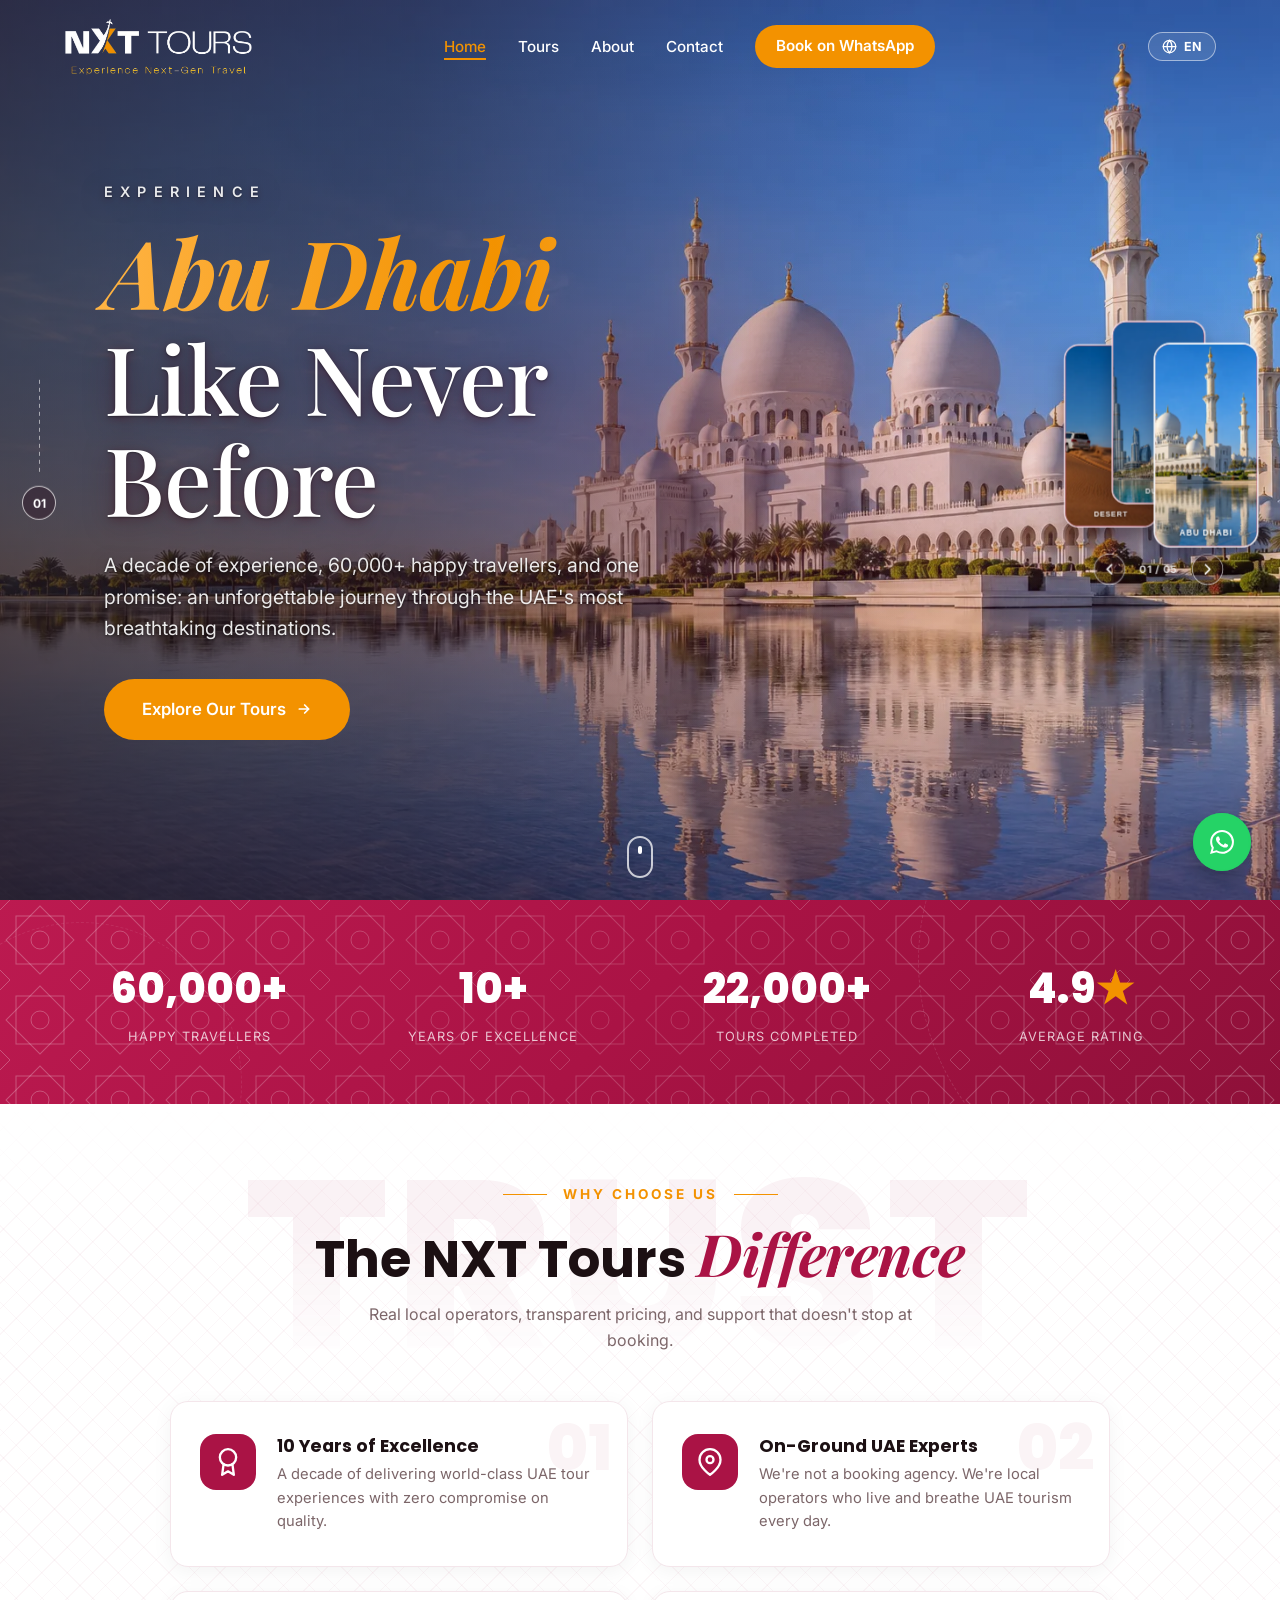
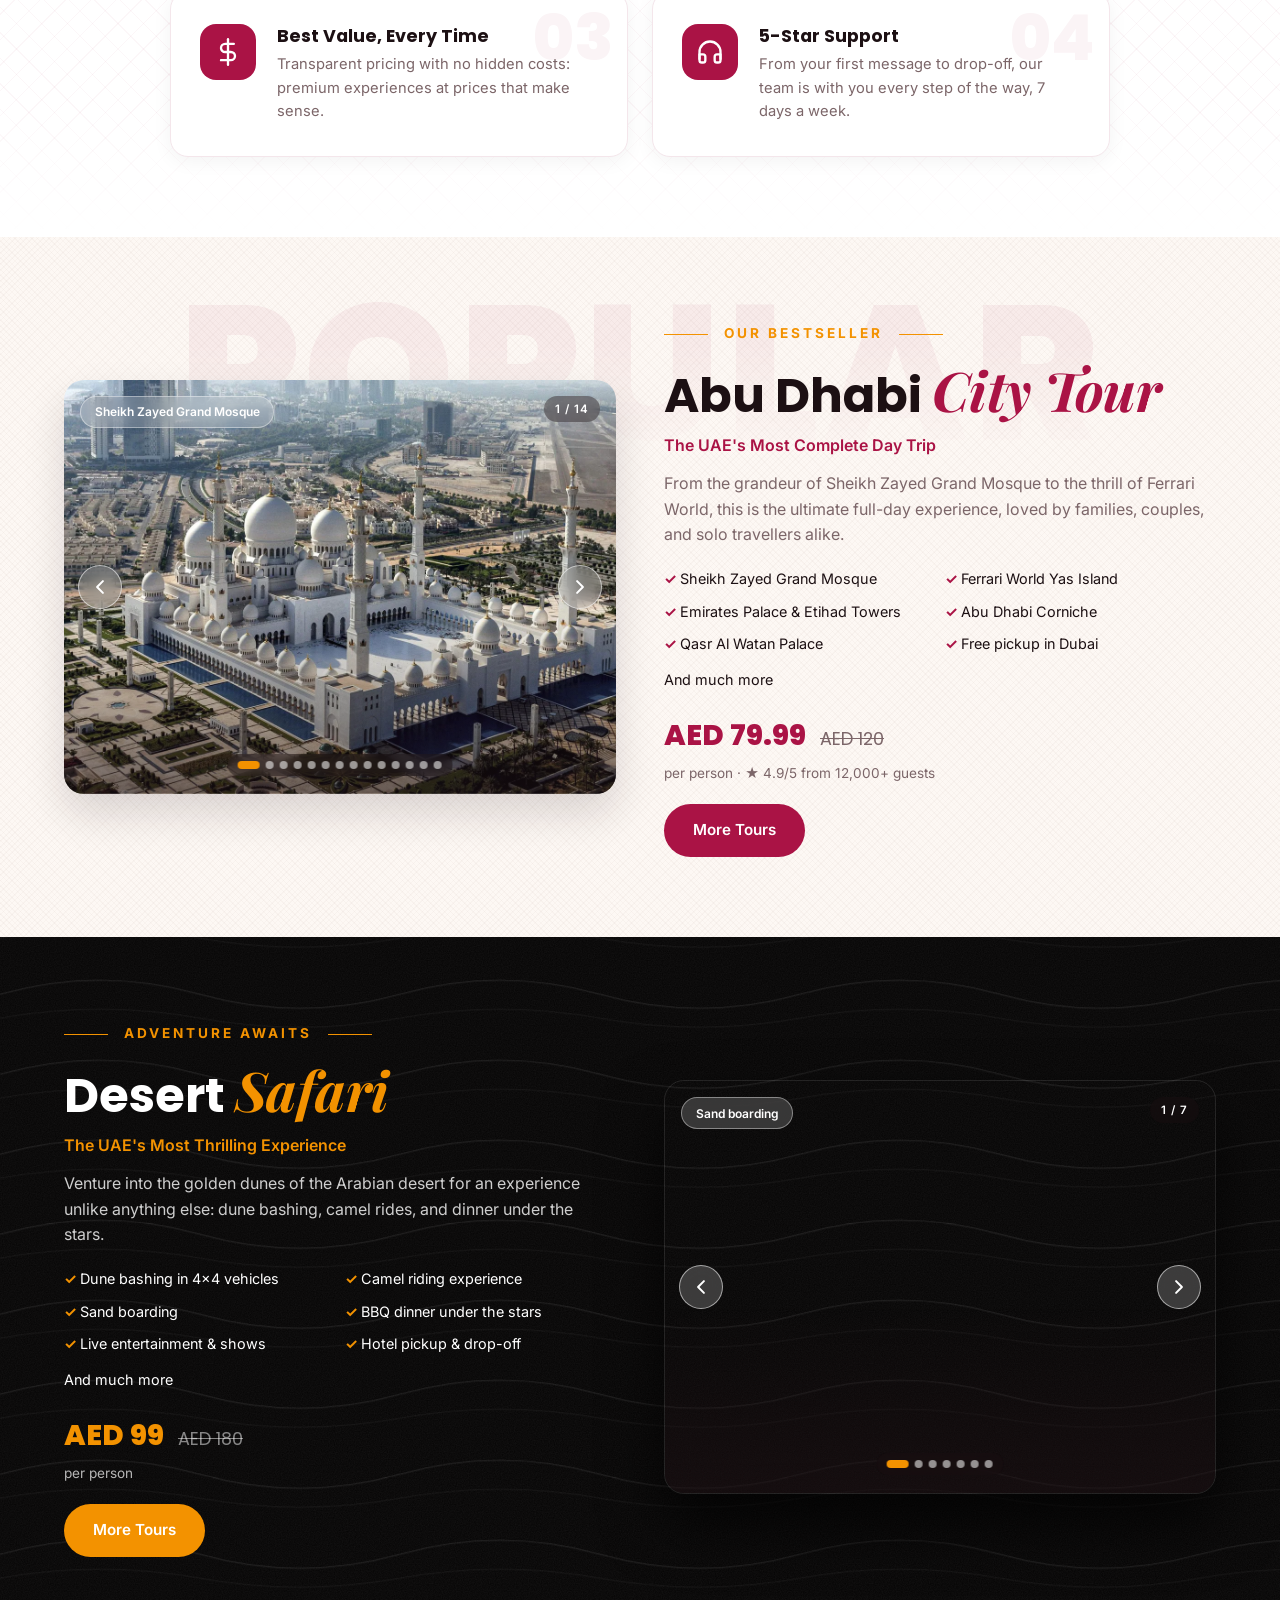
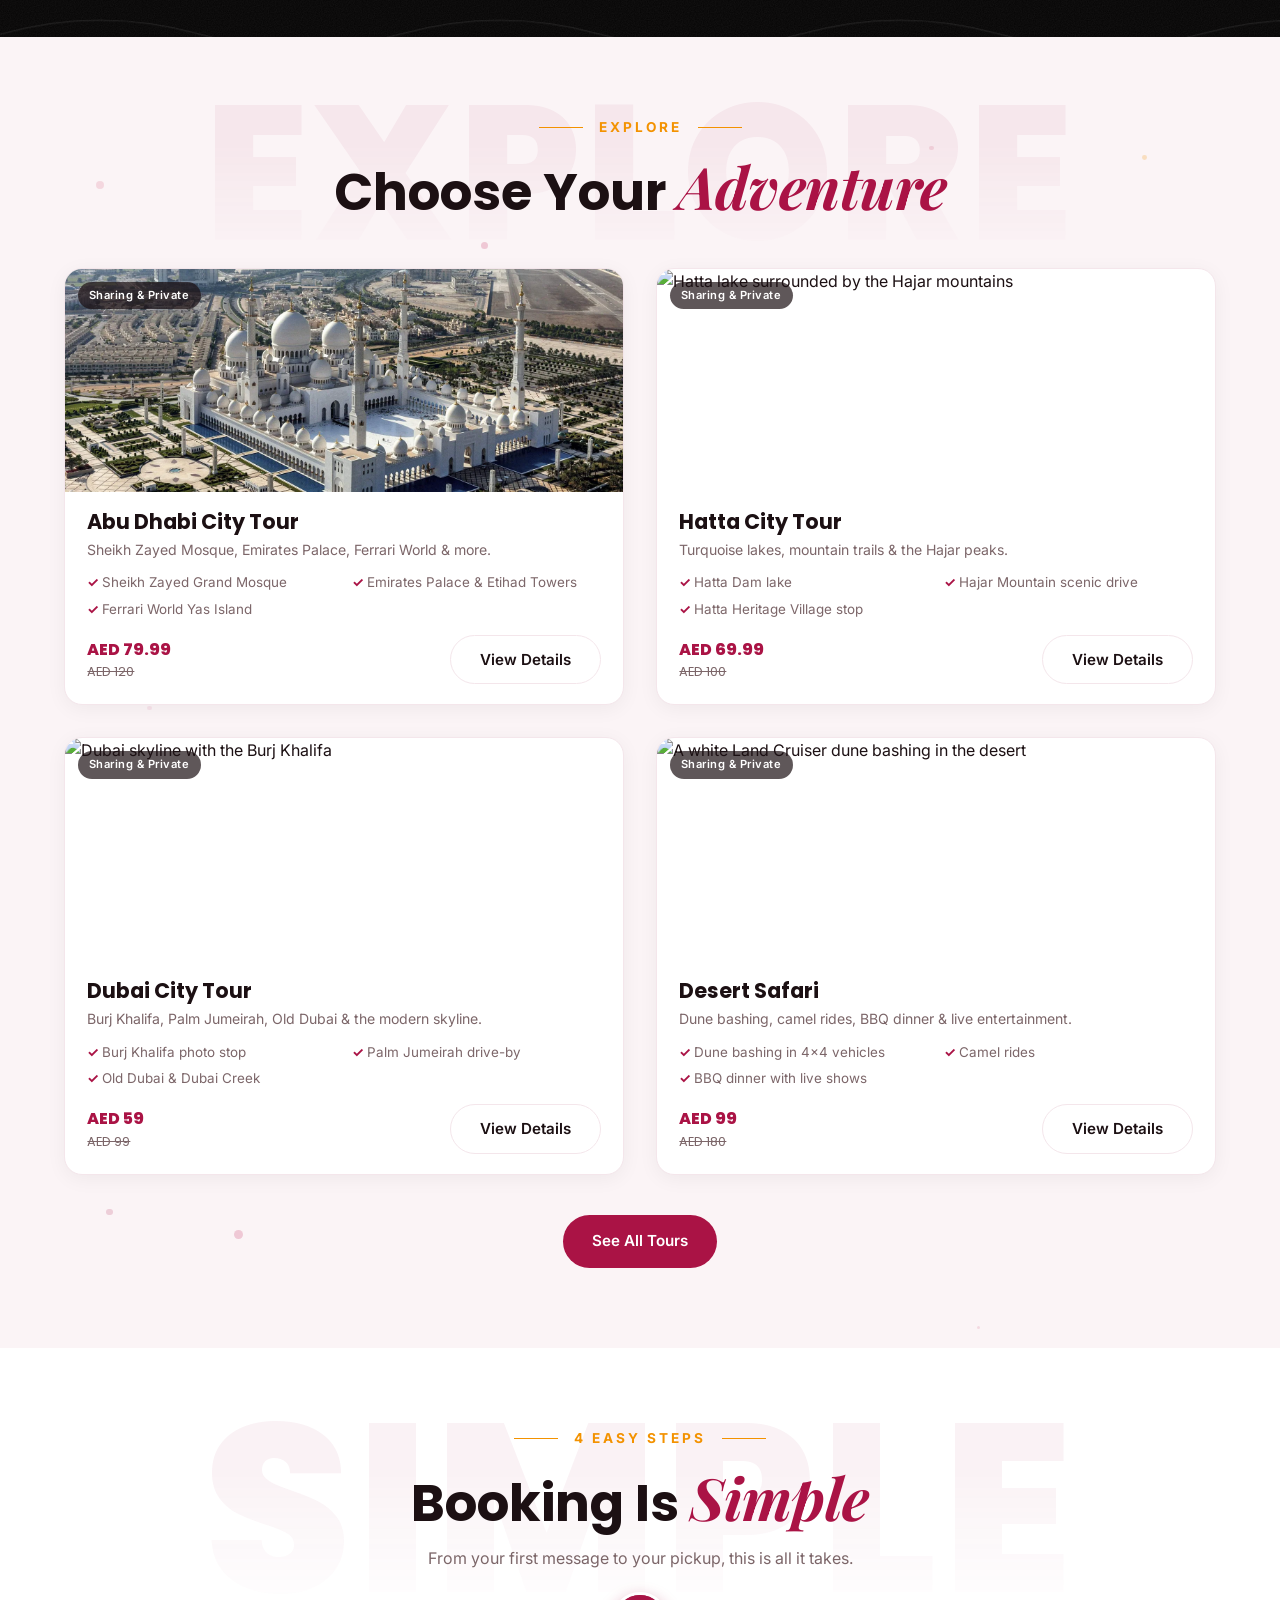
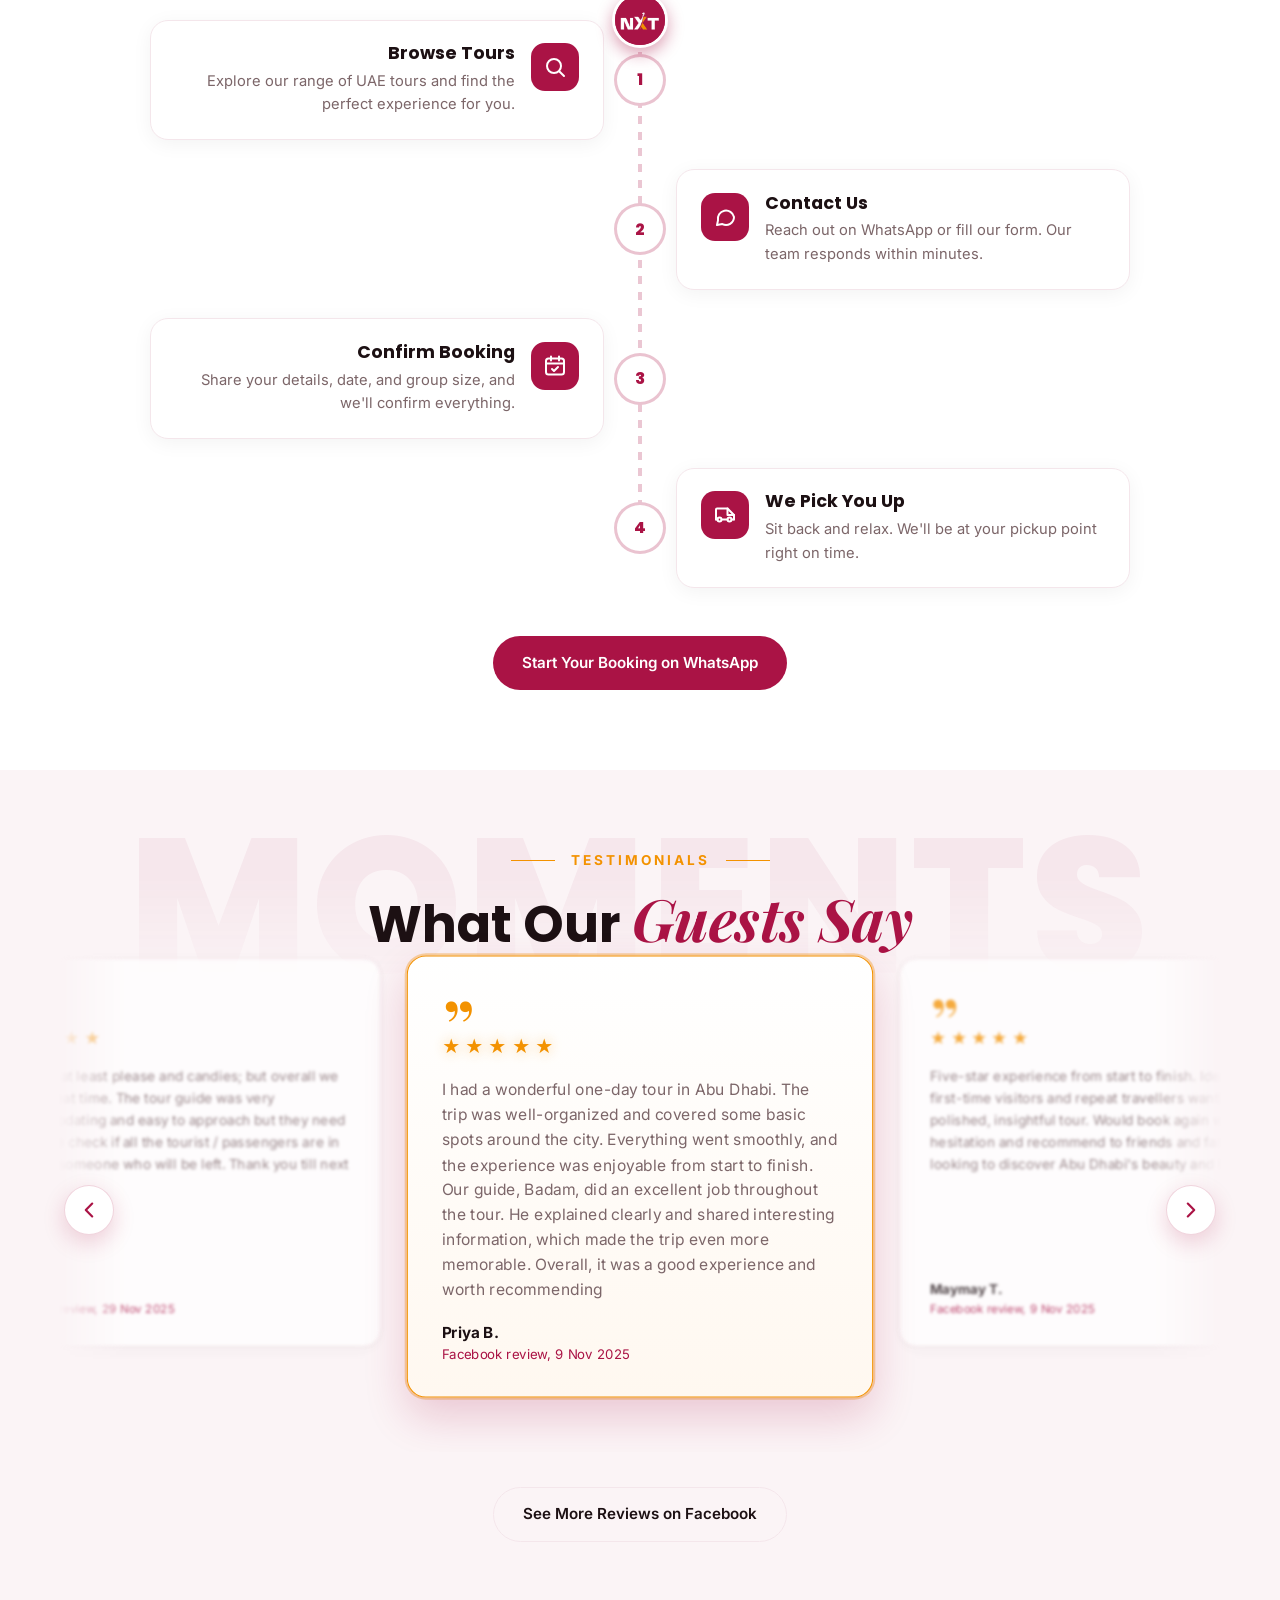
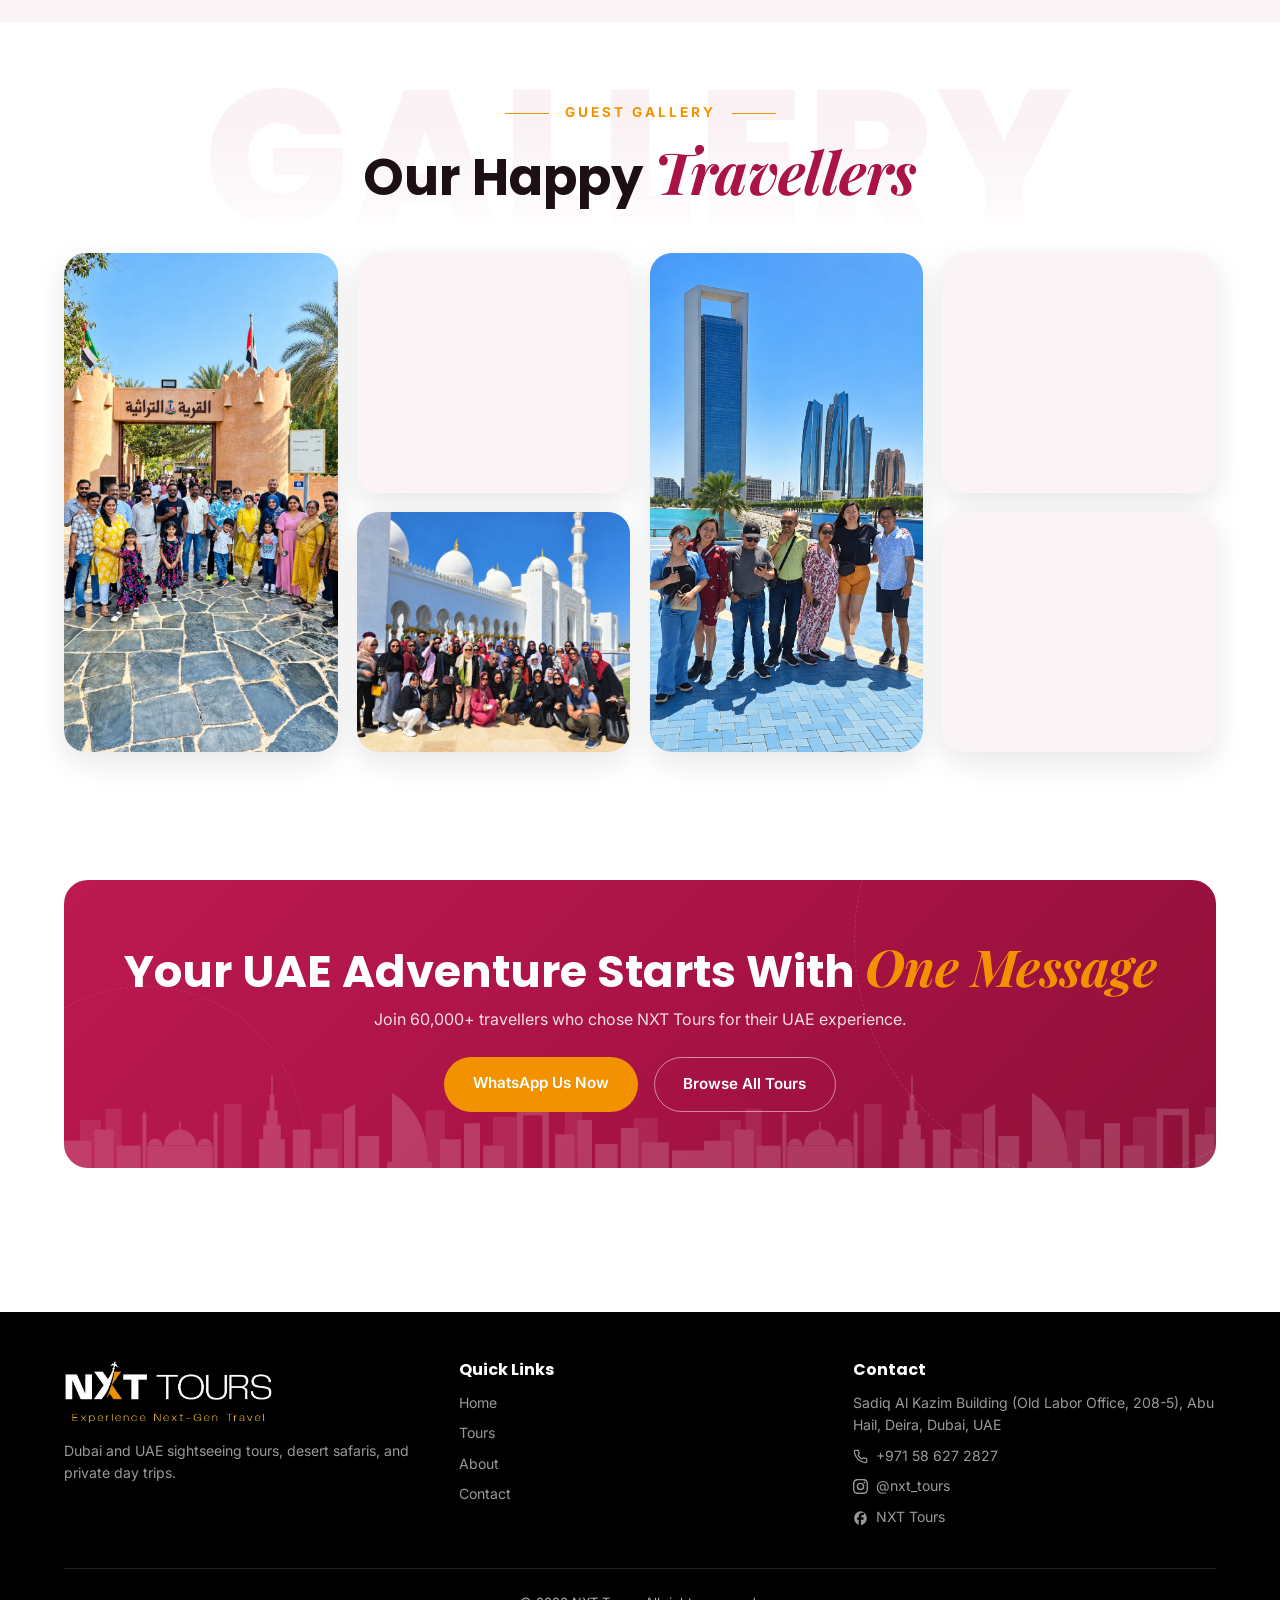
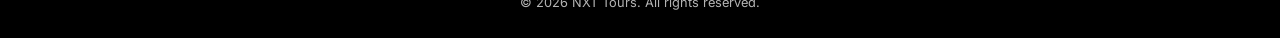
==== index.html @ ba3c7de9 "Phone tour page: Book Now bar + pop-up booking sheet; timeline cards rise from below (no edge cut) C" ====
<!DOCTYPE html>
<html lang="en" class="no-js">
<head>
  <meta charset="UTF-8" />
  <meta name="viewport" content="width=device-width, initial-scale=1.0" />
  <title>NXT Tours | Dubai & UAE Sightseeing Tours from AED 59</title>
  <meta name="description" content="NXT Tours: Experience Next-Gen Travel. Dubai city tours, desert safaris, Abu Dhabi day trips and more with a trusted local UAE operator, 60,000+ happy travellers." />
  <!-- Share preview (WhatsApp, Facebook, X) + Google. Change the address to nxttours.com when the site moves. -->
  <link rel="canonical" href="https://abdulraheem02312.github.io/nxt-tours/" />
  <meta property="og:type" content="website" />
  <meta property="og:site_name" content="NXT Tours" />
  <meta property="og:title" content="NXT Tours | UAE Day Tours from Dubai with Free Pickup" />
  <meta property="og:description" content="NXT Tours: Experience Next-Gen Travel. Dubai city tours, desert safaris, Abu Dhabi day trips and more with a trusted local UAE operator, 60,000+ happy travellers." />
  <meta property="og:url" content="https://abdulraheem02312.github.io/nxt-tours/" />
  <meta property="og:image" content="https://abdulraheem02312.github.io/nxt-tours/images/og-image.jpg" />
  <meta property="og:image:width" content="1200" />
  <meta property="og:image:height" content="630" />
  <meta property="og:image:alt" content="NXT Tours: UAE day tours from Dubai with free pickup" />
  <meta name="twitter:card" content="summary_large_image" />
  <script type="application/ld+json">{"@context":"https://schema.org","@type":"TravelAgency","name":"NXT Tours","slogan":"Experience Next-Gen Travel","url":"https://abdulraheem02312.github.io/nxt-tours/","logo":"https://abdulraheem02312.github.io/nxt-tours/images/nxt-logo-dark.png","image":"https://abdulraheem02312.github.io/nxt-tours/images/og-image.jpg","telephone":"+971586272827","priceRange":"AED 59 - AED 999","address":{"@type":"PostalAddress","streetAddress":"Sadiq Al Kazim Building, Abu Hail","addressLocality":"Deira, Dubai","addressCountry":"AE"},"areaServed":"United Arab Emirates","sameAs":["https://www.facebook.com/toursnxt"]}</script>

  <link rel="preconnect" href="https://fonts.googleapis.com">
  <link rel="preconnect" href="https://fonts.gstatic.com" crossorigin>
  <link href="https://fonts.googleapis.com/css2?family=Poppins:wght@600;700;800&family=Inter:wght@400;500;600;700&family=Playfair+Display:ital,wght@0,500;1,500;1,600;1,700;1,800&display=swap" rel="stylesheet">

  <link rel="icon" type="image/png" href="images/favicon.png" />

  <link rel="stylesheet" href="css/style.css?v=20261005p" />
</head>
<body>

  <!-- ===== Navbar ===== -->
  <nav class="navbar">
    <div class="container">
      <a href="index.html" class="logo" aria-label="NXT Tours home">
        <!-- Real client logo. Two copies that crossfade: white (over the crimson banner) and crimson (after scrolling, over the light glass bar) -->
        <img class="logo-img logo-on-dark" src="images/nxt-logo-white.png" alt="NXT Tours: Experience Next-Gen Travel" width="731" height="224" />
        <img class="logo-img logo-on-light" src="images/nxt-logo-dark.png" alt="" width="731" height="224" aria-hidden="true" />
      </a>
      <ul class="nav-links" id="nav-links">
        <li><a href="index.html" class="active" data-i18n="nav.home">Home</a></li>
        <li><a href="tours.html" data-i18n="nav.tours">Tours</a></li>
        <li><a href="about.html" data-i18n="nav.about">About</a></li>
        <li><a href="contact.html" data-i18n="nav.contact">Contact</a></li>
        <li><a href="https://wa.me/971586272827" class="nav-cta" target="_blank" rel="noopener" data-i18n="nav.book">Book on WhatsApp</a></li>
      </ul>
      <!-- Language switcher: js/i18n.js fills the menu and swaps every [data-i18n] element's text -->
      <div class="lang-widget" data-lang-widget>
        <button type="button" class="lang-toggle" data-lang-toggle aria-haspopup="true" aria-expanded="false" aria-label="Change language">
          <svg viewBox="0 0 24 24" fill="none" stroke="currentColor" stroke-width="2" stroke-linecap="round" stroke-linejoin="round" aria-hidden="true"><circle cx="12" cy="12" r="10"/><line x1="2" y1="12" x2="22" y2="12"/><path d="M12 2a15.3 15.3 0 0 1 4 10 15.3 15.3 0 0 1-4 10 15.3 15.3 0 0 1-4-10 15.3 15.3 0 0 1 4-10z"/></svg>
          <span data-lang-current>EN</span>
        </button>
        <div class="lang-menu" data-lang-menu role="menu"></div>
      </div>
      <button class="nav-toggle" aria-label="Toggle menu" aria-expanded="false" aria-controls="nav-links">
        <span></span><span></span><span></span>
      </button>
    </div>
  </nav>

  <main>

  <!-- ===== Hero ===== -->
  <header class="hero">
    <!-- Big background photos: only ONE is visible at a time (the .is-active one).
         Every 4 seconds script.js swipes to the next one; the cards + arrows can also pick one.
         Bright daytime photos made in ChatGPT (2026-10-05), originals in nxt-tours-assets/hero/.
         The ORDER here (Abu Dhabi, Dubai, Desert, Hatta, Khorfakkan) must match the order of the
         cards below and of the words in the headline. -->
    <div class="hero-bg" aria-hidden="true">
      <img class="hero-bg-img is-active" src="images/hero/hero-abu-dhabi.webp" width="1536" height="1024" alt="" fetchpriority="high" />
      <img class="hero-bg-img" src="images/hero/hero-dubai.webp" width="1536" height="1024" alt="" />
      <img class="hero-bg-img" src="images/hero/hero-desert.webp" width="1536" height="1024" alt="" />
      <img class="hero-bg-img" src="images/hero/hero-hatta.webp" width="1536" height="1024" alt="" />
      <img class="hero-bg-img" src="images/hero/hero-khorfakkan.webp" width="1536" height="1024" alt="" />
    </div>

    <!-- Left-aligned hero (reference: a travel-app style hero, big bold destination name on the
         left, a stack of destination cards on the right, prev/next + a page count under the cards,
         a small step number on the far left edge). -->
    <div class="hero-step" aria-hidden="true">
      <span class="hero-step-line"></span>
      <span class="hero-step-num"><span data-hero-count>01</span></span>
    </div>

    <div class="container hero-inner">
      <div class="hero-content">
        <!-- aria-label gives screen readers one clean sentence; the animated words are hidden from them -->
        <h1 aria-label="Experience the UAE Like Never Before">
          <span class="hero-h1-top" aria-hidden="true" data-i18n="hero.eyebrow">Experience</span>
          <!-- The gold word follows the selected photo (script.js sets --i: 0 = Abu Dhabi, 1 = Dubai, 2 = the Desert, 3 = Hatta, 4 = Khorfakkan) -->
          <span class="rotator" aria-hidden="true">
            <span class="rotator-track">
              <span>Abu Dhabi</span>
              <span>Dubai</span>
              <span>the Desert</span>
              <span>Hatta</span>
              <span>Khorfakkan</span>
            </span>
          </span>
          <span class="hero-h1-bottom" aria-hidden="true">Like Never Before</span>
        </h1>
        <p data-i18n="hero.sub">A decade of experience, 60,000+ happy travellers, and one promise: an unforgettable journey through the UAE's most breathtaking destinations.</p>
        <div class="hero-actions">
          <a href="tours.html" class="btn btn-accent"><span data-i18n="hero.cta">Explore Our Tours</span> <svg class="arrow-inline" viewBox="0 0 24 24" fill="none" stroke="currentColor" stroke-width="2.6" stroke-linecap="round" stroke-linejoin="round" aria-hidden="true"><path d="M5 12h14M13 6l6 6-6 6"/></svg></a>
        </div>
      </div>
    </div>

    <!-- Photo picker: a stack of destination cards (right side on desktop, bottom centre on tablet/phone),
         with prev/next arrows and a page count underneath. Pressing a card (or an arrow) shows that photo big. -->
    <div class="hero-picker">
      <div class="hero-thumbs" role="group" aria-label="Choose the hero photo">
        <button type="button" class="hero-thumb is-active" data-pos="0" aria-pressed="true" aria-label="Show the Abu Dhabi photo">
          <img src="images/hero/thumb-abu-dhabi.webp" width="336" height="720" alt="Sheikh Zayed Grand Mosque in Abu Dhabi with its white domes reflected in the pool, under a clear blue sky" loading="lazy" />
          <span>Abu Dhabi</span>
        </button>
        <button type="button" class="hero-thumb" data-pos="1" aria-pressed="false" aria-label="Show the Dubai photo">
          <img src="images/hero/thumb-dubai.webp" width="336" height="720" alt="The Burj Khalifa and Downtown Dubai across the lake on a bright sunny day" loading="lazy" />
          <span>Dubai</span>
        </button>
        <button type="button" class="hero-thumb" data-pos="2" aria-pressed="false" aria-label="Show the Desert photo">
          <img src="images/hero/thumb-desert.webp" width="336" height="720" alt="A white 4x4 driving over a red sand dune in the Dubai desert under a blue sky" loading="lazy" />
          <span>Desert</span>
        </button>
        <button type="button" class="hero-thumb" data-pos="3" aria-pressed="false" aria-label="Show the Hatta photo">
          <img src="images/hero/thumb-hatta.webp" width="336" height="720" alt="Kayaks on the turquoise water of Hatta Dam between the Hajar mountains" loading="lazy" />
          <span>Hatta</span>
        </button>
        <button type="button" class="hero-thumb" data-pos="4" aria-pressed="false" aria-label="Show the Khorfakkan photo">
          <img src="images/hero/thumb-khorfakkan.webp" width="336" height="720" alt="The curved sandy beach and blue bay of Khorfakkan with mountains behind" loading="lazy" />
          <span>Khorfakkan</span>
        </button>
      </div>

      <div class="hero-picker-controls">
        <button type="button" class="hero-arrow" data-dir="-1" aria-label="Previous photo">
          <svg viewBox="0 0 24 24" width="20" height="20" fill="none" stroke="currentColor" stroke-width="2.4" stroke-linecap="round" stroke-linejoin="round" aria-hidden="true"><path d="M15.5 5l-7 7 7 7"/></svg>
        </button>
        <span class="hero-picker-count" aria-hidden="true"><span data-hero-count>01</span> / 05</span>
        <button type="button" class="hero-arrow" data-dir="1" aria-label="Next photo">
          <svg viewBox="0 0 24 24" width="20" height="20" fill="none" stroke="currentColor" stroke-width="2.4" stroke-linecap="round" stroke-linejoin="round" aria-hidden="true"><path d="M8.5 5l7 7-7 7"/></svg>
        </button>
      </div>
    </div>

    <a href="#stats" class="scroll-cue" aria-label="Scroll down"><span></span></a>
  </header>

  <!-- ===== Stats Counter ===== -->
  <section class="stats-strip" id="stats">
    <div class="ring-decor"></div>
    <div class="container stats-grid">
      <div class="fade-up">
        <div class="stat-number"><span data-count-to="60000" data-suffix="+">60,000+</span></div>
        <div class="stat-label" data-i18n="stats.travellers">Happy Travellers</div>
      </div>
      <div class="fade-up">
        <div class="stat-number"><span data-count-to="10" data-suffix="+">10+</span></div>
        <div class="stat-label" data-i18n="stats.years">Years of Excellence</div>
      </div>
      <div class="fade-up">
        <div class="stat-number"><span data-count-to="22000" data-suffix="+">22,000+</span></div>
        <div class="stat-label" data-i18n="stats.tours">Tours Completed</div>
      </div>
      <div class="fade-up">
        <div class="stat-number">4.9<span class="star" aria-hidden="true">★</span></div>
        <div class="stat-label" data-i18n="stats.rating">Average Rating</div>
      </div>
    </div>
  </section>

  <!-- ===== Why Choose Us ===== -->
  <section class="section has-bubbles lines-bg">
    <div class="container">
    <div class="heading-watermark" aria-hidden="true">TRUST</div>
    <span class="eyebrow eyebrow-lines" data-i18n="why.eyebrow">Why Choose Us</span>
    <h2 class="section-title"><span data-i18n="why.title">The NXT Tours</span> <span class="accent-word" data-i18n="why.titleAccent">Difference</span></h2>
    <p class="section-subtitle" data-i18n="why.sub">Real local operators, transparent pricing, and support that doesn't stop at booking.</p>

    <div class="why-grid stagger">
      <div class="why-card card fade-up">
        <span class="why-number" aria-hidden="true">01</span>
        <div class="why-icon" aria-hidden="true"><svg class="icon-award" viewBox="0 0 24 24" fill="none" stroke="currentColor" stroke-width="2" stroke-linecap="round" stroke-linejoin="round" aria-hidden="true"><circle cx="12" cy="8" r="7"/><polyline points="8.21 13.89 7 23 12 20 17 23 15.79 13.88"/></svg></div>
        <h3 data-i18n="why.c1t">10 Years of Excellence</h3>
        <p data-i18n="why.c1p">A decade of delivering world-class UAE tour experiences with zero compromise on quality.</p>
      </div>
      <div class="why-card card fade-up">
        <span class="why-number" aria-hidden="true">02</span>
        <div class="why-icon" aria-hidden="true"><svg class="icon-pin" viewBox="0 0 24 24" fill="none" stroke="currentColor" stroke-width="2" stroke-linecap="round" stroke-linejoin="round" aria-hidden="true"><path d="M21 10c0 7-9 13-9 13s-9-6-9-13a9 9 0 0 1 18 0z"/><circle cx="12" cy="10" r="3"/></svg></div>
        <h3 data-i18n="why.c2t">On-Ground UAE Experts</h3>
        <p data-i18n="why.c2p">We're not a booking agency. We're local operators who live and breathe UAE tourism every day.</p>
      </div>
      <div class="why-card card fade-up">
        <span class="why-number" aria-hidden="true">03</span>
        <div class="why-icon" aria-hidden="true"><svg class="icon-dollar" viewBox="0 0 24 24" fill="none" stroke="currentColor" stroke-width="2" stroke-linecap="round" stroke-linejoin="round" aria-hidden="true"><line x1="12" y1="1" x2="12" y2="23"/><path d="M17 5H9.5a3.5 3.5 0 0 0 0 7h5a3.5 3.5 0 0 1 0 7H6"/></svg></div>
        <h3 data-i18n="why.c3t">Best Value, Every Time</h3>
        <p data-i18n="why.c3p">Transparent pricing with no hidden costs: premium experiences at prices that make sense.</p>
      </div>
      <div class="why-card card fade-up">
        <span class="why-number" aria-hidden="true">04</span>
        <div class="why-icon" aria-hidden="true"><svg class="icon-headset" viewBox="0 0 24 24" fill="none" stroke="currentColor" stroke-width="2" stroke-linecap="round" stroke-linejoin="round" aria-hidden="true"><path d="M3 18v-6a9 9 0 0 1 18 0v6"/><path d="M21 19a2 2 0 0 1-2 2h-1a2 2 0 0 1-2-2v-3a2 2 0 0 1 2-2h3zM3 19a2 2 0 0 0 2 2h1a2 2 0 0 0 2-2v-3a2 2 0 0 0-2-2H3z"/></svg></div>
        <h3 data-i18n="why.c4t">5-Star Support</h3>
        <p data-i18n="why.c4p">From your first message to drop-off, our team is with you every step of the way, 7 days a week.</p>
      </div>
    </div>
  </div>
  </section>

  <!-- ===== Featured: Abu Dhabi City Tour (Bestseller) ===== -->
  <section class="section section-muted bg-fabric has-bubbles" data-spotlight-tour="abu-dhabi">
    <div class="container">
      <div class="heading-watermark is-long" aria-hidden="true">POPULAR</div>
      <div class="spotlight fade-up">
        <!-- Photo slider: script.js rebuilds the slides from TOURS["abu-dhabi"].photos, so it always
             shows the same photos as the tour page. The single slide here is only the no-JS fallback. -->
        <div class="spotlight-img slider" data-slider data-slider-tour="abu-dhabi" role="group" aria-roledescription="carousel" aria-label="Abu Dhabi City Tour photos">
          <div aria-live="polite">
            <figure class="slide is-active" role="group" aria-roledescription="slide" aria-label="1 of 1">
              <img src="images/stops/abu-dhabi-grand-mosque.webp" width="1600" height="904" alt="Sheikh Zayed Grand Mosque from above, with its white domes, minarets and blue reflecting pools" loading="lazy" decoding="async" />
              <figcaption>Sheikh Zayed Grand Mosque</figcaption>
            </figure>
          </div>

          <span class="slider-count" aria-hidden="true">1 / 1</span>

          <button type="button" class="slider-btn prev" aria-label="Previous photo">
            <svg viewBox="0 0 24 24" width="20" height="20" aria-hidden="true"><path d="M15.5 5l-7 7 7 7" fill="none" stroke="currentColor" stroke-width="2.4" stroke-linecap="round" stroke-linejoin="round" /></svg>
          </button>
          <button type="button" class="slider-btn next" aria-label="Next photo">
            <svg viewBox="0 0 24 24" width="20" height="20" aria-hidden="true"><path d="M8.5 5l7 7-7 7" fill="none" stroke="currentColor" stroke-width="2.4" stroke-linecap="round" stroke-linejoin="round" /></svg>
          </button>

          <div class="slider-dots">
            <button type="button" class="is-current" aria-label="Go to photo 1"></button>
          </div>
        </div>
        <div>
          <span class="eyebrow eyebrow-lines is-inline" data-i18n="spotAD.eyebrow">Our Bestseller</span>
          <h2><span data-i18n="spotAD.title">Abu Dhabi</span> <span class="accent-word" data-i18n="spotAD.titleAccent">City Tour</span></h2>
          <p class="spotlight-tagline" data-i18n="spotAD.tagline">The UAE's Most Complete Day Trip</p>
          <p class="spotlight-desc" data-i18n="spotAD.desc">From the grandeur of Sheikh Zayed Grand Mosque to the thrill of Ferrari World, this is the ultimate full-day experience, loved by families, couples, and solo travellers alike.</p>
          <ul class="spotlight-list">
            <li data-i18n="spotAD.l1">Sheikh Zayed Grand Mosque</li>
            <li data-i18n="spotAD.l2">Ferrari World Yas Island</li>
            <li data-i18n="spotAD.l3">Emirates Palace & Etihad Towers</li>
            <li data-i18n="spotAD.l4">Abu Dhabi Corniche</li>
            <li data-i18n="spotAD.l5">Qasr Al Watan Palace</li>
            <li data-i18n="spotAD.l6">Free pickup in Dubai</li>
          </ul>
          <p class="spotlight-more" data-i18n="spotAD.more">And much more</p>
          <div class="spotlight-price">AED 79.99 <del class="was">AED 120</del></div>
          <p class="spotlight-meta" data-i18n="spotAD.meta">per person · ★ 4.9/5 from 12,000+ guests</p>
          <a href="tours.html" class="btn btn-solid" data-i18n="spotAD.cta">More Tours</a>
        </div>
      </div>
    </div>
  </section>

  <!-- ===== Featured: Desert Safari (dark spotlight) ===== -->
  <section class="section matte-section" data-spotlight-tour="desert-safari">
    <div class="matte-bg" aria-hidden="true"></div>
    <div class="container">
      <div class="spotlight reverse spotlight-dark fade-up">
        <!-- Photo slider: sharp, high-resolution desert photos (Unsplash / Pexels). The client's own, softer desert photos are still in images/desert-*.jpg if wanted. -->
        <div class="spotlight-img slider" data-slider role="group" aria-roledescription="carousel" aria-label="Desert Safari photos">
          <div aria-live="polite">
            <figure class="slide is-active" role="group" aria-roledescription="slide" aria-label="1 of 7">
              <img src="images/desert-sand-boarding.webp" width="1448" height="1086" alt="A guest sand boarding down a dune at sunset" loading="lazy" decoding="async" />
              <figcaption>Sand boarding</figcaption>
            </figure>
            <figure class="slide" role="group" aria-roledescription="slide" aria-label="2 of 7" aria-hidden="true">
              <img src="https://images.unsplash.com/photo-1549944850-84e00be4203b?auto=format&fit=crop&w=1600&q=80" width="1600" height="1067" alt="Camels with colourful saddles resting on the desert sand" loading="lazy" decoding="async" />
              <figcaption>Camel riding experience</figcaption>
            </figure>
            <figure class="slide" role="group" aria-roledescription="slide" aria-label="3 of 7" aria-hidden="true">
              <img src="images/desert-bbq-dinner.webp" width="1600" height="1200" alt="A desert camp dinner spread with grilled meat over the fire, lanterns and sand dunes behind" loading="lazy" decoding="async" />
              <figcaption>BBQ buffet dinner</figcaption>
            </figure>
            <figure class="slide" role="group" aria-roledescription="slide" aria-label="4 of 7" aria-hidden="true">
              <img src="images/desert-fire-show.webp" width="1600" height="1200" alt="A fire show performer at the desert camp" loading="lazy" decoding="async" />
              <figcaption>Fire show</figcaption>
            </figure>
            <figure class="slide" role="group" aria-roledescription="slide" aria-label="5 of 7" aria-hidden="true">
              <img src="images/desert-tanoura-dance.webp" width="1448" height="1086" alt="A tanoura dance performer spinning in a colourful skirt" loading="lazy" decoding="async" />
              <figcaption>Belly dance &amp; tanoura</figcaption>
            </figure>
            <figure class="slide" role="group" aria-roledescription="slide" aria-label="6 of 7" aria-hidden="true">
              <img src="images/desert-henna-painting.webp" width="1600" height="1200" alt="Henna being painted on a guest's hand" loading="lazy" decoding="async" />
              <figcaption>Henna painting</figcaption>
            </figure>
            <figure class="slide" role="group" aria-roledescription="slide" aria-label="7 of 7" aria-hidden="true">
              <img src="images/desert-traditional-dress.webp" width="1600" height="1200" alt="A guest in traditional dress on the desert dunes" loading="lazy" decoding="async" />
              <figcaption>Traditional dress</figcaption>
            </figure>
          </div>

          <span class="slider-count" aria-hidden="true">1 / 7</span>

          <button type="button" class="slider-btn prev" aria-label="Previous photo">
            <svg viewBox="0 0 24 24" width="20" height="20" aria-hidden="true"><path d="M15.5 5l-7 7 7 7" fill="none" stroke="currentColor" stroke-width="2.4" stroke-linecap="round" stroke-linejoin="round" /></svg>
          </button>
          <button type="button" class="slider-btn next" aria-label="Next photo">
            <svg viewBox="0 0 24 24" width="20" height="20" aria-hidden="true"><path d="M8.5 5l7 7-7 7" fill="none" stroke="currentColor" stroke-width="2.4" stroke-linecap="round" stroke-linejoin="round" /></svg>
          </button>

          <div class="slider-dots">
            <button type="button" class="is-current" aria-label="Go to photo 1"></button>
            <button type="button" aria-label="Go to photo 2"></button>
            <button type="button" aria-label="Go to photo 3"></button>
            <button type="button" aria-label="Go to photo 4"></button>
            <button type="button" aria-label="Go to photo 5"></button>
            <button type="button" aria-label="Go to photo 6"></button>
            <button type="button" aria-label="Go to photo 7"></button>
          </div>
        </div>
        <div>
          <span class="eyebrow eyebrow-lines is-inline" data-i18n="spotDS.eyebrow">Adventure Awaits</span>
          <h2><span data-i18n="spotDS.title">Desert</span> <span class="accent-word" data-i18n="spotDS.titleAccent">Safari</span></h2>
          <p class="spotlight-tagline" data-i18n="spotDS.tagline">The UAE's Most Thrilling Experience</p>
          <p class="spotlight-desc" data-i18n="spotDS.desc">Venture into the golden dunes of the Arabian desert for an experience unlike anything else: dune bashing, camel rides, and dinner under the stars.</p>
          <ul class="spotlight-list">
            <li data-i18n="spotDS.l1">Dune bashing in 4x4 vehicles</li>
            <li data-i18n="spotDS.l2">Camel riding experience</li>
            <li data-i18n="spotDS.l3">Sand boarding</li>
            <li data-i18n="spotDS.l4">BBQ dinner under the stars</li>
            <li data-i18n="spotDS.l5">Live entertainment & shows</li>
            <li data-i18n="spotDS.l6">Hotel pickup & drop-off</li>
          </ul>
          <p class="spotlight-more" data-i18n="spotDS.more">And much more</p>
          <div class="spotlight-price">AED 99 <del class="was">AED 180</del></div>
          <p class="spotlight-meta" data-i18n="spotDS.meta">per person</p>
          <a href="tours.html" class="btn btn-accent" data-i18n="spotDS.cta">More Tours</a>
        </div>
      </div>
    </div>
  </section>

  <!-- ===== All Tours Preview ===== -->
  <section class="section section-muted has-bubbles" id="adventure">
    <!-- very faint floating dots (script.js builds them) -->
    <div class="particles" data-particles="26" aria-hidden="true"></div>
    <div class="container">
    <div class="heading-watermark is-long" aria-hidden="true">EXPLORE</div>
    <span class="eyebrow eyebrow-lines" data-i18n="adv.eyebrow">Explore</span>
    <h2 class="section-title" style="margin-bottom:2.8rem;"><span data-i18n="adv.title">Choose Your</span> <span class="accent-word" data-i18n="adv.titleAccent">Adventure</span></h2>

    <!-- 4 big horizontal cards (2 x 2). The 5th tour (Khorfakkan) lives on the Tours page only. -->
    <div class="tours-grid tours-wide-grid stagger">

      <div class="tour-card tour-wide card fade-up" data-tour="abu-dhabi">
        <div class="tour-img-wrap">
          <span class="tour-type-badge">Sharing & Private</span>
          <img src="images/stops/abu-dhabi-grand-mosque.webp" width="1600" height="904" alt="Sheikh Zayed Grand Mosque from above, with its white domes, minarets and blue reflecting pools" loading="lazy" decoding="async" />
        </div>
        <div class="tour-body">
          <h3 data-i18n="adv.ad.t">Abu Dhabi City Tour</h3>
          <p data-i18n="adv.ad.d">Sheikh Zayed Mosque, Emirates Palace, Ferrari World & more.</p>
          <ul class="spotlight-list tour-points">
            <li data-i18n="adv.ad.l1">Sheikh Zayed Grand Mosque</li>
            <li data-i18n="adv.ad.l2">Emirates Palace & Etihad Towers</li>
            <li data-i18n="adv.ad.l3">Ferrari World Yas Island</li>
          </ul>
          <div class="tour-footer">
            <div class="tour-price">AED 79.99 <del class="was">AED 120</del></div>
            <button type="button" class="btn btn-outline-dark" data-i18n="adv.viewDetails">View Details</button>
          </div>
        </div>
      </div>

      <div class="tour-card tour-wide card fade-up" data-tour="hatta">
        <div class="tour-img-wrap">
          <span class="tour-type-badge">Sharing & Private</span>
          <img src="https://images.unsplash.com/photo-1672435326246-8420531c37ed?auto=format&fit=crop&w=1200&q=75" width="1200" height="800" alt="Hatta lake surrounded by the Hajar mountains" loading="lazy" decoding="async" />
        </div>
        <div class="tour-body">
          <h3 data-i18n="adv.ht.t">Hatta City Tour</h3>
          <p data-i18n="adv.ht.d">Turquoise lakes, mountain trails & the Hajar peaks.</p>
          <ul class="spotlight-list tour-points">
            <li data-i18n="adv.ht.l1">Hatta Dam lake</li>
            <li data-i18n="adv.ht.l2">Hajar Mountain scenic drive</li>
            <li data-i18n="adv.ht.l3">Hatta Heritage Village stop</li>
          </ul>
          <div class="tour-footer">
            <div class="tour-price">AED 69.99 <del class="was">AED 100</del></div>
            <button type="button" class="btn btn-outline-dark" data-i18n="adv.viewDetails">View Details</button>
          </div>
        </div>
      </div>

      <div class="tour-card tour-wide card fade-up" data-tour="dubai">
        <div class="tour-img-wrap">
          <span class="tour-type-badge">Sharing & Private</span>
          <img src="https://images.unsplash.com/photo-1745750434535-5943ef2fd31a?auto=format&fit=crop&w=1200&q=75" width="1200" height="800" alt="Dubai skyline with the Burj Khalifa" loading="lazy" decoding="async" />
        </div>
        <div class="tour-body">
          <h3 data-i18n="adv.db.t">Dubai City Tour</h3>
          <p data-i18n="adv.db.d">Burj Khalifa, Palm Jumeirah, Old Dubai & the modern skyline.</p>
          <ul class="spotlight-list tour-points">
            <li data-i18n="adv.db.l1">Burj Khalifa photo stop</li>
            <li data-i18n="adv.db.l2">Palm Jumeirah drive-by</li>
            <li data-i18n="adv.db.l3">Old Dubai & Dubai Creek</li>
          </ul>
          <div class="tour-footer">
            <div class="tour-price">AED 59 <del class="was">AED 99</del></div>
            <button type="button" class="btn btn-outline-dark" data-i18n="adv.viewDetails">View Details</button>
          </div>
        </div>
      </div>

      <div class="tour-card tour-wide card fade-up" data-tour="desert-safari">
        <div class="tour-img-wrap">
          <span class="tour-type-badge">Sharing & Private</span>
          <img src="https://images.unsplash.com/photo-1624062999726-083e5268525d?auto=format&fit=crop&w=1200&q=75" width="1200" height="800" alt="A white Land Cruiser dune bashing in the desert" loading="lazy" decoding="async" />
        </div>
        <div class="tour-body">
          <h3 data-i18n="adv.ds.t">Desert Safari</h3>
          <p data-i18n="adv.ds.d">Dune bashing, camel rides, BBQ dinner & live entertainment.</p>
          <ul class="spotlight-list tour-points">
            <li data-i18n="adv.ds.l1">Dune bashing in 4x4 vehicles</li>
            <li data-i18n="adv.ds.l2">Camel rides</li>
            <li data-i18n="adv.ds.l3">BBQ dinner with live shows</li>
          </ul>
          <div class="tour-footer">
            <div class="tour-price">AED 99 <del class="was">AED 180</del></div>
            <button type="button" class="btn btn-outline-dark" data-i18n="adv.viewDetails">View Details</button>
          </div>
        </div>
      </div>

    </div>

    <div style="text-align:center;margin-top:2.5rem;">
      <a href="tours.html" class="btn btn-solid" data-i18n="adv.seeAll">See All Tours</a>
    </div>
  </div>  </section>

  <!-- ===== Process ===== -->
  <section class="section has-bubbles">
    <div class="container">
    <div class="heading-watermark" aria-hidden="true">SIMPLE</div>
    <span class="eyebrow eyebrow-lines" data-i18n="process.eyebrow">4 Easy Steps</span>
    <h2 class="section-title"><span data-i18n="process.title">Booking Is</span> <span class="accent-word" data-i18n="process.titleAccent">Simple</span></h2>
    <p class="section-subtitle" data-i18n="process.sub">From your first message to your pickup, this is all it takes.</p>

    <!-- Journey timeline: script.js fills the line + moves the NXT logo marker while you scroll -->
    <div class="journey" data-journey>
      <div class="journey-line" aria-hidden="true"></div>
      <div class="journey-fill" aria-hidden="true"></div>
      <div class="journey-plane" aria-hidden="true">
        <img src="images/logo-mark.png" alt="" width="160" height="160" />
      </div>

      <ol class="journey-steps">
        <li class="journey-step">
          <span class="journey-node" aria-hidden="true">1</span>
          <div class="journey-card card fade-up">
            <div class="journey-icon"><svg viewBox="0 0 24 24" fill="none" stroke="currentColor" stroke-width="2" stroke-linecap="round" stroke-linejoin="round" aria-hidden="true"><circle cx="11" cy="11" r="7" /><path d="M21 21l-4.3-4.3" /></svg></div>
            <div>
              <h3 data-i18n="process.s1t">Browse Tours</h3>
              <p data-i18n="process.s1p">Explore our range of UAE tours and find the perfect experience for you.</p>
            </div>
          </div>
        </li>
        <li class="journey-step">
          <span class="journey-node" aria-hidden="true">2</span>
          <div class="journey-card card fade-up">
            <div class="journey-icon"><svg viewBox="0 0 24 24" fill="none" stroke="currentColor" stroke-width="2" stroke-linecap="round" stroke-linejoin="round" aria-hidden="true"><path d="M21 12a8 8 0 0 1-11.6 7.1L4 20l1-4.6A8 8 0 1 1 21 12z" /></svg></div>
            <div>
              <h3 data-i18n="process.s2t">Contact Us</h3>
              <p data-i18n="process.s2p">Reach out on WhatsApp or fill our form. Our team responds within minutes.</p>
            </div>
          </div>
        </li>
        <li class="journey-step">
          <span class="journey-node" aria-hidden="true">3</span>
          <div class="journey-card card fade-up">
            <div class="journey-icon"><svg viewBox="0 0 24 24" fill="none" stroke="currentColor" stroke-width="2" stroke-linecap="round" stroke-linejoin="round" aria-hidden="true"><rect x="3" y="4.5" width="18" height="16" rx="2.5" /><path d="M8 2.5v4M16 2.5v4M3 9.5h18M9 15l2 2 4-4" /></svg></div>
            <div>
              <h3 data-i18n="process.s3t">Confirm Booking</h3>
              <p data-i18n="process.s3p">Share your details, date, and group size, and we'll confirm everything.</p>
            </div>
          </div>
        </li>
        <li class="journey-step">
          <span class="journey-node" aria-hidden="true">4</span>
          <div class="journey-card card fade-up">
            <div class="journey-icon"><svg viewBox="0 0 24 24" fill="none" stroke="currentColor" stroke-width="2" stroke-linecap="round" stroke-linejoin="round" aria-hidden="true"><g transform="translate(0 -0.5)"><path d="M3 17V7a1 1 0 0 1 1-1h10.5L21 12.5V17"/><path d="M14.5 6v6.5H21"/><path d="M3 17h1.5M8.5 17h6M18.5 17H21"/><circle cx="6.5" cy="17" r="2"/><circle cx="16.5" cy="17" r="2"/></g></svg></div>
            <div>
              <h3 data-i18n="process.s4t">We Pick You Up</h3>
              <p data-i18n="process.s4p">Sit back and relax. We'll be at your pickup point right on time.</p>
            </div>
          </div>
        </li>
      </ol>
    </div>

    <div class="journey-cta">
      <a href="https://wa.me/971586272827" class="btn btn-solid" target="_blank" rel="noopener" data-i18n="process.cta">Start Your Booking on WhatsApp</a>
    </div>
  </div>
  </section>

  <!-- ===== Testimonials ===== -->
  <section class="section section-muted has-bubbles">
    <div class="container">
    <div class="heading-watermark is-long" aria-hidden="true">MOMENTS</div>
    <span class="eyebrow eyebrow-lines" data-i18n="testi.eyebrow">Testimonials</span>
    <h2 class="section-title"><span data-i18n="testi.title">What Our</span> <span class="accent-word" data-i18n="testi.titleAccent">Guests Say</span></h2>

    <!-- Real guest recommendations copied from the NXT Tours Facebook page (names shortened to first name + initial). -->
    <!-- The reviews slowly move to the left by themselves (script.js copies the row once so the loop never ends).
         Hovering pauses them so a guest can read. Without JavaScript the row is a normal sideways scroll. -->
    <div class="reviews-slider fade-up" data-reviews>
    <div class="testimonial-grid" role="region" aria-label="Guest reviews">
      <div class="testimonial-card card">
        <div class="review-quote" aria-hidden="true">&rdquo;</div>
        <div class="review-stars" aria-hidden="true">&#9733;&#9733;&#9733;&#9733;&#9733;</div>
        <p data-i18n="testi.r1">Free tea at least please and candies; but overall we had a great time. The tour guide was very accommodating and easy to approach but they need to double check if all the tourist / passengers are in to avoid someone who will be left. Thank you till next time</p>
        <div class="testimonial-name">Raca T.</div>
        <div class="testimonial-tour"><span data-i18n="testi.review">Facebook review</span>, 29 Nov 2025</div>
      </div>
      <div class="testimonial-card card">
        <div class="review-quote" aria-hidden="true">&rdquo;</div>
        <div class="review-stars" aria-hidden="true">&#9733;&#9733;&#9733;&#9733;&#9733;</div>
        <p data-i18n="testi.r2">I had a wonderful one-day tour in Abu Dhabi. The trip was well-organized and covered some basic spots around the city. Everything went smoothly, and the experience was enjoyable from start to finish. Our guide, Badam, did an excellent job throughout the tour. He explained clearly and shared interesting information, which made the trip even more memorable. Overall, it was a good experience and worth recommending</p>
        <div class="testimonial-name">Priya B.</div>
        <div class="testimonial-tour"><span data-i18n="testi.review">Facebook review</span>, 9 Nov 2025</div>
      </div>
      <div class="testimonial-card card">
        <div class="review-quote" aria-hidden="true">&rdquo;</div>
        <div class="review-stars" aria-hidden="true">&#9733;&#9733;&#9733;&#9733;&#9733;</div>
        <p data-i18n="testi.r3">Five-star experience from start to finish. Ideal for first-time visitors and repeat travellers wanting a polished, insightful tour. Would book again without hesitation and recommend to friends and family looking to discover Abu Dhabi's beauty and heritage.</p>
        <div class="testimonial-name">Maymay T.</div>
        <div class="testimonial-tour"><span data-i18n="testi.review">Facebook review</span>, 9 Nov 2025</div>
      </div>
      <div class="testimonial-card card">
        <div class="review-quote" aria-hidden="true">&rdquo;</div>
        <div class="review-stars" aria-hidden="true">&#9733;&#9733;&#9733;&#9733;&#9733;</div>
        <p data-i18n="testi.r4">I enjoyed the entire tour today with Naser Badam. He was very accommodating and made the entire tour an enjoyable one. I would like to tour again hopefully Naser Badam will become our tour guide again when I come back again to visit United Arab Emirates with my friends and relatives.</p>
        <div class="testimonial-name">Junny E.</div>
        <div class="testimonial-tour"><span data-i18n="testi.review">Facebook review</span>, 25 Oct 2025</div>
      </div>
      <div class="testimonial-card card">
        <div class="review-quote" aria-hidden="true">&rdquo;</div>
        <div class="review-stars" aria-hidden="true">&#9733;&#9733;&#9733;&#9733;&#9733;</div>
        <p data-i18n="testi.r5">Thank you for everything, we really do appreciate. It was really fun. We enjoy all the activities? The tours was amazing but you have to tell people about time. Thank you. May Allah bless us all</p>
        <div class="testimonial-name">Isha K.</div>
        <div class="testimonial-tour"><span data-i18n="testi.review">Facebook review</span>, 8 Jun 2025</div>
      </div>
      <div class="testimonial-card card">
        <div class="review-quote" aria-hidden="true">&rdquo;</div>
        <div class="review-stars" aria-hidden="true">&#9733;&#9733;&#9733;&#9733;&#9733;</div>
        <p data-i18n="testi.r6">I recently went with NXT tours and the experience was very smooth overall and well-organized. The guide they provided was knowledgeable and friendly and will recommend to people to plan their trips</p>
        <div class="testimonial-name">Shailesh S.</div>
        <div class="testimonial-tour"><span data-i18n="testi.review">Facebook review</span>, 7 Jun 2025</div>
      </div>
      <div class="testimonial-card card">
        <div class="review-quote" aria-hidden="true">&rdquo;</div>
        <div class="review-stars" aria-hidden="true">&#9733;&#9733;&#9733;&#9733;&#9733;</div>
        <p data-i18n="testi.r7">I wanted to express my heartfelt gratitude for the exceptional service your team NXT Tours provided during our recent tour. Your guide was knowledgeable, friendly, and made the experience truly unforgettable. Thank you for your professionalism and dedication. We highly recommend your company to anyone looking for a memorable experience. Keep up great work.</p>
        <div class="testimonial-name">Bi N.</div>
        <div class="testimonial-tour"><span data-i18n="testi.review">Facebook review</span>, 26 May 2025</div>
      </div>
      <div class="testimonial-card card">
        <div class="review-quote" aria-hidden="true">&rdquo;</div>
        <div class="review-stars" aria-hidden="true">&#9733;&#9733;&#9733;&#9733;&#9733;</div>
        <p data-i18n="testi.r8">Excellent service. Treated us well and informed about the places and timings well ahead. Mr. Muhammed did a fantastic job throughout our journey. He patiently handled all the passengers. Recommended one</p>
        <div class="testimonial-name">Reny J.</div>
        <div class="testimonial-tour"><span data-i18n="testi.review">Facebook review</span>, 24 May 2025</div>
      </div>
    </div>
    </div>

    <div style="text-align:center;margin-top:2.2rem;">
      <a href="https://www.facebook.com/toursnxt/reviews/?id=100095173981580&sk=reviews" class="btn btn-outline-dark" target="_blank" rel="noopener" data-i18n="testi.seeMore">See More Reviews on Facebook</a>
    </div>
  </div>
  </section>

  <!-- ===== Guest Gallery: masonry grid (2 tall + 4 short tiles). DOM order matters: the grid fills
       column by column, so tall / short / tall / short / short / short gives the 4-column layout. ===== -->
  <section class="section has-bubbles" id="gallery">
    <div class="container">
    <div class="heading-watermark is-long" aria-hidden="true">GALLERY</div>
    <span class="eyebrow eyebrow-lines" data-i18n="gallery.eyebrow">Guest Gallery</span>
    <h2 class="section-title" style="margin-bottom:2.8rem;"><span data-i18n="gallery.title">Our Happy</span> <span class="accent-word" data-i18n="gallery.titleAccent">Travellers</span></h2>

    <div class="gallery-grid stagger">
      <figure class="gallery-item is-tall fade-up">
        <img src="images/gallery/guests-heritage-village.webp" width="1122" height="1402" alt="Group of guests posing in front of the Heritage Village gate in Abu Dhabi" loading="lazy" decoding="async" />
      </figure>
      <figure class="gallery-item fade-up">
        <img src="images/gallery/guests-ferrari-world.webp" width="1450" height="1085" alt="Guests posing under the red Ferrari World Abu Dhabi entrance" loading="lazy" decoding="async" />
      </figure>
      <figure class="gallery-item is-tall fade-up">
        <img src="images/gallery/guests-abu-dhabi-waterfront.webp" width="841" height="1874" style="object-position: 50% 10%" alt="Guests posing on the blue waterfront promenade with the Abu Dhabi skyline behind them" loading="lazy" decoding="async" />
      </figure>
      <figure class="gallery-item fade-up">
        <img src="images/gallery/guests-hatta-dam.webp" width="1448" height="1086" alt="Group of guests on the Hatta Dam with the Hajar mountains and turquoise lake behind" loading="lazy" decoding="async" />
      </figure>
      <figure class="gallery-item fade-up">
        <img src="images/gallery/guests-grand-mosque.webp" width="1448" height="1086" alt="Group of guests in front of the white domes of the Sheikh Zayed Grand Mosque" loading="lazy" decoding="async" />
      </figure>
      <figure class="gallery-item fade-up">
        <img src="images/gallery/guests-grand-mosque-minarets.webp" width="1254" height="1254" alt="Group of guests with the Sheikh Zayed Grand Mosque and its minarets behind them" loading="lazy" decoding="async" />
      </figure>
    </div>
  </div>
  </section>

  <!-- ===== CTA Strip ===== -->
  <section class="container" style="padding-top:3rem;padding-bottom:5rem;">
    <div class="cta-strip fade-up">
      <div class="ring-decor"></div>
      <h2><span data-i18n="cta.title">Your UAE Adventure Starts With</span> <span class="accent-word" data-i18n="cta.titleAccent">One Message</span></h2>
      <p data-i18n="cta.sub">Join 60,000+ travellers who chose NXT Tours for their UAE experience.</p>
      <div class="hero-actions">
        <a href="https://wa.me/971586272827" class="btn btn-accent" target="_blank" rel="noopener" data-i18n="cta.btn1">WhatsApp Us Now</a>
        <a href="tours.html" class="btn btn-outline" data-i18n="cta.btn2">Browse All Tours</a>
      </div>
    </div>
  </section>

  </main>

  <!-- ===== Footer ===== -->
  <footer>
    <div class="container">
      <div class="footer-grid">
        <div>
          <img class="footer-logo" src="images/nxt-logo-white.png" alt="NXT Tours" width="731" height="224" loading="lazy" />
          <p data-i18n="footer.tagline">Dubai and UAE sightseeing tours, desert safaris, and private day trips.</p>
        </div>
        <div>
          <h3 data-i18n="footer.quickLinks">Quick Links</h3>
          <a href="index.html" data-i18n="nav.home">Home</a>
          <a href="tours.html" data-i18n="nav.tours">Tours</a>
          <a href="about.html" data-i18n="nav.about">About</a>
          <a href="contact.html" data-i18n="nav.contact">Contact</a>
        </div>
        <div>
          <h3 data-i18n="footer.contact">Contact</h3>
          <p>Sadiq Al Kazim Building (Old Labor Office, 208-5), Abu Hail, Deira, Dubai, UAE</p>
          <a href="tel:+971586272827" class="footer-link"><svg viewBox="0 0 24 24" fill="none" stroke="currentColor" stroke-width="2" stroke-linecap="round" stroke-linejoin="round" aria-hidden="true"><path d="M22 16.92v3a2 2 0 0 1-2.18 2 19.79 19.79 0 0 1-8.63-3.07 19.5 19.5 0 0 1-6-6 19.79 19.79 0 0 1-3.07-8.67A2 2 0 0 1 4.11 2h3a2 2 0 0 1 2 1.72c.127.96.361 1.903.7 2.81a2 2 0 0 1-.45 2.11L8.09 9.91a16 16 0 0 0 6 6l1.27-1.27a2 2 0 0 1 2.11-.45c.907.339 1.85.573 2.81.7A2 2 0 0 1 22 16.92z"/></svg> <span dir="ltr">+971 58 627 2827</span></a>
          <a href="https://instagram.com/nxt_tours" class="footer-link" target="_blank" rel="noopener"><svg viewBox="0 0 24 24" fill="currentColor" aria-hidden="true"><path d="M12 2.163c3.204 0 3.584.012 4.85.07 3.252.148 4.771 1.691 4.919 4.919.058 1.265.069 1.645.069 4.849 0 3.205-.012 3.584-.069 4.849-.149 3.225-1.664 4.771-4.919 4.919-1.266.058-1.644.07-4.85.07-3.204 0-3.584-.012-4.849-.07-3.26-.149-4.771-1.699-4.919-4.92-.058-1.265-.07-1.644-.07-4.849 0-3.204.013-3.583.07-4.849.149-3.227 1.664-4.771 4.919-4.919 1.266-.057 1.645-.069 4.849-.069zm0-2.163c-3.259 0-3.667.014-4.947.072-4.358.2-6.78 2.618-6.98 6.98-.059 1.281-.073 1.689-.073 4.948 0 3.259.014 3.668.072 4.948.2 4.358 2.618 6.78 6.98 6.98 1.281.058 1.689.072 4.948.072 3.259 0 3.668-.014 4.948-.072 4.354-.2 6.782-2.618 6.979-6.98.059-1.28.073-1.689.073-4.948 0-3.259-.014-3.667-.072-4.947-.196-4.354-2.617-6.78-6.979-6.98-1.281-.059-1.69-.073-4.949-.073zm0 5.838a6 6 0 1 0 0 12 6 6 0 0 0 0-12zm0 9.837a3.837 3.837 0 1 1 0-7.674 3.837 3.837 0 0 1 0 7.674zm6.406-11.845a1.44 1.44 0 1 0 0 2.881 1.44 1.44 0 0 0 0-2.881z"/></svg> @nxt_tours</a>
          <a href="https://www.facebook.com/toursnxt/" class="footer-link" target="_blank" rel="noopener"><svg viewBox="0 0 24 24" fill="currentColor" aria-hidden="true"><path d="M9.101 23.691v-7.98H6.627v-3.667h2.474v-1.58c0-4.085 1.848-5.978 5.858-5.978.401 0 .955.042 1.468.103a8.68 8.68 0 0 1 1.141.195v3.325a8.623 8.623 0 0 0-.653-.036 26.805 26.805 0 0 0-.733-.009c-.707 0-1.259.096-1.675.309a1.686 1.686 0 0 0-.679.622c-.258.42-.374.995-.374 1.752v1.297h3.919l-.386 1.85-.287 1.376-.108.517H12.68v8.245C18.056 23.238 22 18.626 22 13.026 22 6.923 17.077 2 12 2S2 6.923 2 13.026c0 5.6 3.944 10.212 9.101 10.665"/></svg> NXT Tours</a>
        </div>
      </div>
      <div class="footer-bottom">
        &copy; <span id="year"></span> NXT Tours. <span data-i18n="footer.rights">All rights reserved.</span>
      </div>
    </div>
  </footer>

  <a href="https://wa.me/971586272827" class="whatsapp-float" target="_blank" rel="noopener" aria-label="Chat on WhatsApp"><svg class="icon-wa" viewBox="0 0 24 24" fill="currentColor" aria-hidden="true"><path d="M17.472 14.382c-.297-.149-1.758-.867-2.03-.967-.273-.099-.471-.148-.67.15-.197.297-.767.966-.94 1.164-.173.199-.347.223-.644.075-.297-.15-1.255-.463-2.39-1.475-.883-.788-1.48-1.761-1.653-2.059-.173-.297-.018-.458.13-.606.134-.133.298-.347.446-.52.149-.174.198-.298.298-.497.099-.198.05-.371-.025-.52-.075-.149-.669-1.612-.916-2.207-.242-.579-.487-.5-.669-.51-.173-.008-.372-.01-.571-.01-.198 0-.52.074-.792.372-.272.297-1.04 1.016-1.04 2.479 0 1.462 1.065 2.875 1.213 3.074.149.198 2.096 3.2 5.077 4.487.709.306 1.262.489 1.694.625.712.227 1.36.195 1.871.118.571-.085 1.758-.719 2.006-1.413.248-.694.248-1.289.173-1.413-.074-.124-.272-.198-.57-.347m-5.421 7.403h-.004a9.87 9.87 0 01-5.031-1.378l-.361-.214-3.741.982.998-3.648-.235-.374a9.86 9.86 0 01-1.51-5.26c.001-5.45 4.436-9.884 9.888-9.884 2.64 0 5.122 1.03 6.988 2.898a9.825 9.825 0 012.893 6.994c-.003 5.45-4.437 9.884-9.885 9.884m8.413-18.297A11.815 11.815 0 0012.05 0C5.495 0 .16 5.335.157 11.892c0 2.096.547 4.142 1.588 5.945L.057 24l6.305-1.654a11.882 11.882 0 005.683 1.448h.005c6.554 0 11.89-5.335 11.893-11.893a11.821 11.821 0 00-3.48-8.413"/></svg></a>

  <script src="js/i18n.js?v=20261005p"></script>
  <script src="js/config.js?v=20261005p"></script>
  <script src="js/script.js?v=20261005p"></script>
</body>
</html>
---- css/style.css ----
/* =========================================================
   NXT Tours — Global Styles
   Theme: "Crimson & Gold" — white/light-pink base, crimson +
   orange-gold accents, matching the client's real brand.
   ========================================================= */

:root {
  /* Colors: from the NXT Tours Brand Guideline (2025).
     Primary #AA1345, secondary #F39200, plus white and black. Every other shade on the site is
     a lighter/darker step of these two, never a new colour. */
  --primary: #aa1345;
  --primary-deep: #7a0e32;
  /* Big coloured areas (hero, stats, CTA, page tops): a soft light-to-dark step around the brand
     crimson, so the middle of the area reads as exactly #AA1345 */
  --grad-start: #bc1a50;
  --grad-end: #8e1039;
  --gradient-brand: linear-gradient(135deg, var(--grad-start) 0%, var(--primary) 50%, var(--grad-end) 100%);
  --primary-soft: rgba(170, 19, 69, 0.08);
  --accent: #f39200;
  --accent-soft: rgba(243, 146, 0, 0.15);
  /* Darker step of the brand orange so small text stays readable (WCAG AA) on white;
     --accent itself is for buttons, icons and text on crimson/dark backgrounds. */
  --accent-text: #9e5f00;
  --bg: #ffffff;
  --bg-muted: #fbf4f6;
  --text: #1c1013;
  --text-muted: #7c6669;
  --border: #f4e6eb;
  --white: #ffffff;

  /* Fonts */
  --font-heading: "Poppins", sans-serif;
  --font-body: "Inter", sans-serif;
  /* the stylish font used for highlighted words inside big headings */
  --font-accent: "Playfair Display", Georgia, serif;
}

* {
  margin: 0;
  padding: 0;
  box-sizing: border-box;
}

html {
  scroll-behavior: smooth;
}

body {
  font-family: var(--font-body);
  background: var(--bg);
  color: var(--text);
  line-height: 1.6;
  overflow-x: hidden;
}

h1, h2, h3, h4 {
  font-family: var(--font-heading);
  font-weight: 700;
  line-height: 1.2;
}

a,
button {
  text-decoration: none;
  color: inherit;
}

a,
button,
.tour-card[data-tour],
summary {
  /* stops the default grey/blue flash phones show on tap; these are all
     clickable even though most of them aren't real <a>/<button> elements,
     and they already have their own tap feedback (pink hover sparks, lift, colour change) */
  -webkit-tap-highlight-color: transparent;
}

img {
  max-width: 100%;
  display: block;
}

.container {
  width: 90%;
  max-width: 1200px;
  margin: 0 auto;
}

.eyebrow {
  display: inline-block;
  color: var(--accent-text);
  font-size: 0.8rem;
  letter-spacing: 2px;
  text-transform: uppercase;
  font-weight: 700;
  margin-bottom: 0.75rem;
}

/* On dark (crimson) backgrounds the brighter --accent has enough contrast and reads better */
.page-hero .eyebrow,
.hero .eyebrow,
.spotlight-dark .eyebrow {
  color: var(--accent);
}

/* The highlighted word(s) inside a big heading: stylish italic serif, a little larger,
   coloured. (A <span>, not <em>, because this is only visual — no spoken emphasis.) */
.accent-word {
  font-family: var(--font-accent);
  font-style: italic;
  font-weight: 700;
  font-size: 1.14em;
  letter-spacing: -0.01em;
  color: var(--primary);
}

/* On crimson (page banners, CTA strip) and on black the crimson word would vanish, so use gold */
.page-hero .accent-word,
.cta-strip .accent-word {
  color: #f39200;
}

.spotlight-dark .accent-word {
  color: var(--accent);
}

.section {
  padding: 5rem 0;
}

.section-muted {
  background: var(--bg-muted);
}

/* Warm cream with a fine woven-fabric texture (same look as the reference site's
   Abu Dhabi section). Two very faint diagonal line sets cross each other every 4px.
   Put it next to .section-muted to replace the pink with this cream. */
.bg-fabric {
  background-color: #fdf8f4;
  background-image:
    repeating-linear-gradient(45deg, rgba(110, 70, 50, 0.03) 0, rgba(110, 70, 50, 0.03) 1px, transparent 1px, transparent 4px),
    repeating-linear-gradient(-45deg, rgba(110, 70, 50, 0.03) 0, rgba(110, 70, 50, 0.03) 1px, transparent 1px, transparent 4px);
}

.section-title {
  font-size: clamp(2.1rem, 4.2vw, 3.2rem);
  text-align: center;
  margin-bottom: 0.75rem;
}


.section-subtitle {
  text-align: center;
  color: var(--text-muted);
  max-width: 600px;
  margin: 0 auto 3rem;
}

/* Eyebrow with a thin gold line on each side (used on the Home "Why Choose Us" heading) */
.eyebrow-lines {
  display: flex;
  align-items: center;
  justify-content: center;
  gap: 1rem;
  color: var(--accent);
  font-size: 0.85rem;
  letter-spacing: 3px;
}

/* Same eyebrow but it follows the alignment of the text around it: flush left in a
   left-aligned column, centred where the column is centred (e.g. on phones) */
.eyebrow-lines.is-inline {
  display: inline-flex;
}

.eyebrow-lines::before,
.eyebrow-lines::after {
  content: "";
  width: 44px;
  height: 1px;
  background: var(--accent);
}

/* Huge, very faint word sitting behind a section heading (e.g. "TRUST").
   The wrapper must be position: relative; z-index: -1 keeps it behind the
   heading text, and the mask fades its bottom edge into the page. */
.heading-watermark {
  position: absolute;
  top: -2.5rem;
  left: 0;
  right: 0;
  z-index: -1;
  text-align: center;
  font-family: var(--font-heading);
  font-weight: 800;
  font-size: clamp(5rem, 20vw, 15rem);
  line-height: 1;
  letter-spacing: 0.02em;
  color: rgba(170, 19, 69, 0.055);
  pointer-events: none;
  user-select: none;
  -webkit-mask-image: linear-gradient(to bottom, #000 35%, transparent 95%);
  mask-image: linear-gradient(to bottom, #000 35%, transparent 95%);
}

/* For a long watermark word (MOMENTS is 7 letters): a smaller size so it fits the page width
   instead of running off the right edge */
.heading-watermark.is-long {
  font-size: clamp(3.4rem, 15vw, 12rem);
}

/* Card look — used for tour cards, forms, testimonials etc. */
.card {
  background: var(--white);
  border: 1px solid var(--border);
  border-radius: 18px;
  box-shadow: 0 4px 20px rgba(28, 16, 19, 0.05);
}

/* Buttons */
.btn {
  display: inline-block;
  padding: 0.9rem 1.8rem;
  border-radius: 50px;
  font-weight: 600;
  font-size: 0.95rem;
  cursor: pointer;
  transition: transform 0.25s ease, box-shadow 0.25s ease, filter 0.25s ease;
  position: relative;
}

/* On hover the solid buttons get a very slight highlight: about 5% brighter plus a soft shadow */
.btn-solid {
  background: var(--primary);
  color: var(--white);
  border: none;
}

.btn-solid:hover {
  transform: translateY(-2px);
  filter: brightness(1.05);
  box-shadow: 0 6px 16px rgba(170, 19, 69, 0.25);
}

.btn-accent {
  background: var(--accent);
  color: var(--white);
  border: none;
}

.btn-accent:hover {
  transform: translateY(-2px);
  filter: brightness(1.05);
  box-shadow: 0 6px 16px rgba(243, 146, 0, 0.28);
}

.btn-outline {
  background: transparent;
  color: var(--white);
  border: 1px solid rgba(255, 255, 255, 0.5);
}

.btn-outline:hover {
  border-color: var(--white);
  transform: translateY(-3px);
}

.btn-outline-dark {
  background: transparent;
  color: var(--text);
  border: 1px solid var(--border);
}

.btn-outline-dark:hover {
  border-color: var(--primary);
  color: var(--primary);
  background: var(--primary-soft);
  transform: translateY(-3px);
}

/* Hover effect on .btn-solid, .btn-accent, .btn-outline-dark and the nav "Book on
   WhatsApp" pill: tiny pink sparks fly up off the button like embers from lava.
   The sparks are little <i class="spark"> dots that script.js creates and
   animates ("Hover sparks" at the end of the file). They live in a fixed layer
   on top of the page, NOT inside the button, so nothing clips them. */
.spark-layer {
  position: fixed;
  inset: 0;
  z-index: 9999;
  pointer-events: none;
}

.spark {
  position: absolute;
  border-radius: 50%;
  pointer-events: none;
  will-change: transform, opacity;
}

/* =========================================================
   Decorative background circles (used behind hero + stats)
   Own take: concentric dashed rings, slow independent
   rotation + gentle breathing scale — not a literal copy.
   ========================================================= */
.ring-decor {
  position: absolute;
  inset: 0;
  overflow: hidden;
  pointer-events: none;
  z-index: 0;
}

.ring-decor::before,
.ring-decor::after {
  content: "";
  position: absolute;
  border-radius: 50%;
  border: 1.5px dashed rgba(255, 255, 255, 0.12);
}

.ring-decor::before {
  width: 480px;
  height: 480px;
  top: -180px;
  right: -120px;
  animation: ring-spin 50s linear infinite, ring-breathe 8s ease-in-out infinite;
}

.ring-decor::after {
  width: 320px;
  height: 320px;
  bottom: -140px;
  left: -80px;
  border-color: rgba(255, 255, 255, 0.09);
  animation: ring-spin-reverse 40s linear infinite, ring-breathe 7s ease-in-out infinite reverse;
}

@keyframes ring-spin {
  from { transform: rotate(0deg); }
  to { transform: rotate(360deg); }
}

@keyframes ring-spin-reverse {
  from { transform: rotate(0deg); }
  to { transform: rotate(-360deg); }
}

@keyframes ring-breathe {
  0%, 100% { transform: scale(1); }
  50% { transform: scale(1.06); }
}

/* =========================================================
   Sections with background decorations (small particles, line texture).
   The big pink scroll bubbles were removed on 2026-09-21 (user's choice);
   the class name `has-bubbles` stays only because the HTML uses it.
   ========================================================= */
.has-bubbles {
  position: relative;
  overflow: hidden;
  /* "clip" cuts off the decorations at the edge but can't be scrolled sideways
     (e.g. when a button inside is focused), which would shift the whole section */
  overflow: clip;
}

/* Keep real content above the background decorations */
.has-bubbles > *:not(.particles) {
  position: relative;
  z-index: 1;
}

/* =========================================================
   Fine line texture (class "lines-bg" on a section)
   Two sets of very thin, very light pink diagonal lines that cross
   into a small diamond mesh. It fades out at the top and bottom
   edges so it melts into the neighbouring sections.
   ========================================================= */
.lines-bg::before {
  content: "";
  position: absolute;
  inset: 0;
  z-index: 0;
  pointer-events: none;
  background-image:
    repeating-linear-gradient(45deg, rgba(170, 19, 69, 0.035) 0, rgba(170, 19, 69, 0.035) 1px, transparent 1px, transparent 18px),
    repeating-linear-gradient(-45deg, rgba(170, 19, 69, 0.035) 0, rgba(170, 19, 69, 0.035) 1px, transparent 1px, transparent 18px);
  -webkit-mask-image: linear-gradient(to bottom, transparent 0%, #000 18%, #000 82%, transparent 100%);
  mask-image: linear-gradient(to bottom, transparent 0%, #000 18%, #000 82%, transparent 100%);
}
/* =========================================================
   Navigation
   ========================================================= */
/* At the very top the bar is see-through so it melts into the hero photo (white text).
   Once you scroll it becomes TRANSPARENT glass: almost no colour of its own, just blur,
   so whatever is behind it shows through (a solid white/grey/pink tint looked grey
   over dark sections, which is why there is none).
   script.js adds/removes two classes:
     .scrolled = the page has been scrolled down a little
     .on-dark  = the section under the bar is dark (hero, black section, footer...),
                 so the text and logo stay WHITE; without it they turn dark. */
.navbar {
  position: fixed;
  top: 0;
  left: 0;
  width: 100%;
  z-index: 1000;
  padding: 1.1rem 0;
  background: rgba(255, 255, 255, 0);
  border-bottom: 1px solid transparent;
  box-shadow: 0 0 0 rgba(170, 19, 69, 0);
  backdrop-filter: blur(0px) saturate(100%) brightness(1);
  -webkit-backdrop-filter: blur(0px) saturate(100%) brightness(1);
  transition: background 0.4s ease, backdrop-filter 0.4s ease, -webkit-backdrop-filter 0.4s ease,
    box-shadow 0.4s ease, border-color 0.4s ease, padding 0.35s ease;
}

.navbar.scrolled {
  padding: 0.75rem 0;
  background: rgba(255, 255, 255, 0.1);
  border-bottom-color: rgba(255, 255, 255, 0.35);
  box-shadow: 0 8px 32px rgba(0, 0, 0, 0.06);
  /* saturate kept low: a strong boost turned the brand crimson behind the bar into neon pink */
  backdrop-filter: blur(20px) saturate(115%);
  -webkit-backdrop-filter: blur(20px) saturate(115%);
}

/* over a LIGHT section: a little white so the dark text stays crisp (white on white looks clean, not grey) */
.navbar.scrolled:not(.on-dark) {
  background: rgba(255, 255, 255, 0.38);
  border-bottom-color: rgba(255, 255, 255, 0.7);
}

.navbar .container {
  display: flex;
  align-items: center;
  justify-content: space-between;
}

/* Logo = the client's real logo image. Two transparent copies are stacked:
   the white one shows over the crimson banner, the crimson one fades in once the
   bar turns into light glass after scrolling. */
.logo {
  position: relative;
  display: block;
  flex-shrink: 0;
}

.logo-img {
  display: block;
  height: 58px;
  width: auto;
  transition: opacity 0.4s ease, transform 0.35s ease, height 0.35s ease;
}

.logo-on-light {
  position: absolute;
  left: 0;
  top: 0;
  opacity: 0;
}

.navbar.scrolled .logo-img {
  height: 50px;
}

.navbar:not(.on-dark) .logo-on-dark {
  opacity: 0;
}

.navbar:not(.on-dark) .logo-on-light {
  opacity: 1;
}

.logo:hover .logo-img {
  transform: scale(1.05);
}

.logo-img {
  transform-origin: left center;
}

/* the same white logo in the dark footer */
.footer-logo {
  display: block;
  height: 64px;
  width: auto;
  margin-bottom: 1rem;
}

@media (max-width: 520px) {
  .logo-img {
    height: 44px;
  }

  .navbar.scrolled .logo-img {
    height: 40px;
  }
}

.nav-links {
  display: flex;
  gap: 2rem;
  list-style: none;
  align-items: center;
}

.nav-links a {
  font-size: 0.95rem;
  font-weight: 500;
  position: relative;
  padding-bottom: 4px;
  color: var(--white);
  transition: color 0.4s ease;
}

.nav-links a::after {
  content: "";
  position: absolute;
  bottom: 0;
  left: 0;
  width: 0;
  height: 2px;
  background: #f39200;
  transition: width 0.25s ease, background 0.4s ease;
}

.nav-links a:hover::after,
.nav-links a.active::after {
  width: 100%;
}

.nav-links a.active {
  color: #f39200;
}

.navbar:not(.on-dark) .nav-links a {
  color: var(--text);
}

.navbar:not(.on-dark) .nav-links a::after {
  background: var(--primary);
}

.navbar:not(.on-dark) .nav-links a.active {
  color: var(--primary);
}

/* white text on see-through glass over a dark area: a soft shadow keeps it readable on busy photos */
.navbar.scrolled.on-dark .nav-links a:not(.nav-cta) {
  text-shadow: 0 1px 10px rgba(0, 0, 0, 0.3);
}

.nav-links a.nav-cta {
  background: var(--accent);
  color: var(--white);
  padding: 0.6rem 1.3rem;
  border-radius: 50px;
  font-weight: 600;
}

/* The nav pill also gets the pink hover sparks (see .spark-layer) */
.nav-links a.nav-cta {
  display: block;
  transition: transform 0.25s ease, box-shadow 0.25s ease, filter 0.25s ease;
}

.nav-links a.nav-cta:hover {
  transform: translateY(-1px);
  filter: brightness(1.05);
  box-shadow: 0 5px 14px rgba(243, 146, 0, 0.28);
}

.nav-toggle {
  display: none;
  flex-direction: column;
  gap: 5px;
  cursor: pointer;
  background: none;
  border: none;
}

.nav-toggle span {
  width: 26px;
  height: 2px;
  background: var(--white);
  transition: transform 0.25s ease, opacity 0.25s ease, background 0.4s ease;
}

.navbar:not(.on-dark) .nav-toggle span {
  background: var(--text);
}

.nav-toggle.active span:nth-child(1) {
  transform: translateY(7px) rotate(45deg);
}

.nav-toggle.active span:nth-child(2) {
  opacity: 0;
}

.nav-toggle.active span:nth-child(3) {
  transform: translateY(-7px) rotate(-45deg);
}

/* =========================================================
   Language switcher (top-right of every navbar)
   ========================================================= */
.lang-widget {
  position: relative;
  margin-left: 1.4rem;
}

.lang-toggle {
  display: flex;
  align-items: center;
  gap: 0.4rem;
  padding: 0.4rem 0.8rem;
  border-radius: 999px;
  border: 1px solid rgba(255, 255, 255, 0.5);
  background: rgba(255, 255, 255, 0.1);
  color: var(--white);
  font-family: var(--font-body);
  font-size: 0.78rem;
  font-weight: 700;
  letter-spacing: 0.3px;
  cursor: pointer;
  transition: background 0.25s ease, color 0.25s ease, border-color 0.25s ease;
}

.navbar:not(.on-dark) .lang-toggle {
  border-color: var(--border);
  background: var(--white);
  color: var(--text);
}

.lang-toggle svg {
  width: 15px;
  height: 15px;
  flex: none;
}

.lang-toggle:hover {
  border-color: var(--accent);
}

.lang-menu {
  position: absolute;
  top: calc(100% + 10px);
  right: 0;
  min-width: 190px;
  max-height: 70vh;
  overflow-y: auto;
  background: var(--white);
  border-radius: 14px;
  box-shadow: 0 20px 45px rgba(0, 0, 0, 0.2);
  padding: 0.5rem;
  opacity: 0;
  visibility: hidden;
  transform: translateY(-6px);
  transition: opacity 0.2s ease, transform 0.2s ease, visibility 0.2s;
  z-index: 1200;
}

.lang-widget.is-open .lang-menu {
  opacity: 1;
  visibility: visible;
  transform: none;
}

[dir="rtl"] .lang-menu {
  right: auto;
  left: 0;
}

.lang-option {
  display: flex;
  align-items: baseline;
  justify-content: space-between;
  gap: 0.6rem;
  width: 100%;
  padding: 0.6rem 0.75rem;
  border: 0;
  border-radius: 10px;
  background: none;
  color: var(--text);
  font-family: var(--font-body);
  font-size: 0.86rem;
  text-align: left;
  cursor: pointer;
  transition: background 0.2s ease, color 0.2s ease;
}

[dir="rtl"] .lang-option {
  text-align: right;
}

.lang-option:hover {
  background: var(--bg-muted);
}

.lang-option.is-active {
  background: var(--primary);
  color: var(--white);
}

.lang-native {
  font-weight: 700;
}

.lang-label {
  font-size: 0.72rem;
  color: var(--text-muted);
}

.lang-option.is-active .lang-label {
  color: rgba(255, 255, 255, 0.8);
}

@media (max-width: 860px) {
  .lang-widget {
    margin-left: 0.6rem;
  }

  .lang-toggle span {
    display: none;
  }

  .lang-toggle {
    padding: 0.5rem;
  }
}

/* =========================================================
   Hero
   ========================================================= */
.hero {
  min-height: 100vh;
  display: flex;
  align-items: center;
  justify-content: center;
  position: relative;
  padding: 8rem 0 6.5rem;
  overflow: hidden;
  background: var(--gradient-brand);
  color: var(--white);
  text-align: center;
}

/* ---------- Big background photo ----------
   Three full-size photos are stacked on top of each other and only the one
   with .is-active is visible. Every 4 seconds (or when you press an arrow or a
   small photo) script.js swipes the next photo in vertically: the new photo
   slides up over the old one (.is-leaving), like cards stacked one on top of the other. The slide itself is done
   in script.js with the separate `translate` property; the slow zoom below uses
   `transform`, so the two never fight. */
.hero-bg {
  position: absolute;
  inset: 0;
  z-index: 0;
  overflow: clip;
}

.hero-bg-img {
  position: absolute;
  inset: 0;
  width: 100%;
  height: 100%;
  object-fit: cover;
  visibility: hidden;
  transform: scale(1.12);
  transition: transform 7s ease-out;
}

.hero-bg-img.is-active,
.hero-bg-img.is-leaving {
  visibility: visible;
}

/* The incoming photo is layered ON TOP of the outgoing one */
.hero-bg-img.is-leaving {
  z-index: 1;
}

.hero-bg-img.is-active {
  z-index: 2;
  transform: scale(1);
}

.hero-bg::after {
  content: "";
  position: absolute;
  inset: 0;
  z-index: 3; /* above the photos (they are z-index 1 and 2 while swiping), otherwise the tint is hidden behind them */
  background:
    radial-gradient(ellipse 65% 55% at 50% 48%, rgba(122, 14, 50, 0.3), transparent 78%),
    linear-gradient(180deg, rgba(122, 14, 50, 0.26) 0%, rgba(170, 19, 69, 0.06) 32%, rgba(170, 19, 69, 0.08) 66%, rgba(110, 12, 44, 0.34) 100%);
}

/* The text block: left-aligned on a wide desktop (a bold travel-app look, the reference the
   user showed), centred again on tablet/phone where there isn't room either side of it. */
.hero-inner {
  position: relative;
  z-index: 2;
  display: flex;
  justify-content: center;
}

@media (min-width: 1101px) {
  .hero-inner {
    justify-content: flex-start;
  }

  .hero-content {
    padding-left: 2.5rem;
  }
}

/* ---------- Photo picker: a stack of destination cards + prev/next + a page count ----------
   Kept small and quiet so the big photo and the headline stay the focus.
   On a wide desktop (1101px and up) it sits on the RIGHT side of the hero, centred top to
   bottom: [stack of 3 tall cards] above ‹ 01 / 03 ›. On tablet/phone it is a small row at
   the bottom centre (see the max-width: 1100px block). */
.hero-picker {
  position: absolute;
  right: 1.5rem;
  top: 50%;
  translate: 0 -50%;
  z-index: 3;
  display: flex;
  flex-direction: column;
  align-items: center;
  gap: 1rem;
  opacity: 0;
  animation: hero-rise 0.8s cubic-bezier(0.2, 0.7, 0.2, 1) 1s forwards;
}

.hero-thumbs {
  display: flex;
  flex-direction: row;
  align-items: center;
  gap: 10px;
}

/* Row under the card stack: ‹ arrow, "01 / 03", arrow › */
.hero-picker-controls {
  display: flex;
  align-items: center;
  gap: 0.9rem;
}

.hero-picker-count {
  min-width: 3.6rem;
  font: 700 0.82rem var(--font-body);
  letter-spacing: 0.06em;
  color: rgba(255, 255, 255, 0.85);
  text-align: center;
}

/* ---------- Step rail: a small dotted line + circled number on the far left edge ----------
   Purely decorative (it just echoes which of the 3 photos is showing); desktop only, there is
   no room for it once the picker drops to a bottom row on tablet/phone. */
.hero-step {
  position: absolute;
  left: 2.2rem;
  top: 50%;
  translate: 0 -50%;
  z-index: 3;
  display: none;
  flex-direction: column;
  align-items: center;
  gap: 0.9rem;
  opacity: 0;
  animation: hero-rise 0.8s cubic-bezier(0.2, 0.7, 0.2, 1) 0.9s forwards;
}

.hero-step-line {
  width: 1px;
  height: 92px;
  background-image: linear-gradient(rgba(255, 255, 255, 0.55) 50%, transparent 50%);
  background-size: 1px 8px;
  background-repeat: repeat-y;
}

.hero-step-num {
  display: grid;
  place-items: center;
  width: 34px;
  height: 34px;
  border-radius: 50%;
  border: 1px solid rgba(255, 255, 255, 0.7);
  background: rgba(40, 4, 22, 0.32);
  backdrop-filter: blur(8px);
  -webkit-backdrop-filter: blur(8px);
  font: 700 0.75rem var(--font-body);
  color: var(--white);
}

@media (min-width: 1101px) {
  .hero-step {
    display: flex;
  }
}

/* Each small photo is a button. The selected one is bright with a white border.
   scale is a separate property, so it never fights the entrance animation (transform). */
.hero-thumb {
  position: relative;
  flex: 0 0 auto;
  width: 92px;
  height: 62px;
  padding: 0;
  border: 2px solid rgba(255, 255, 255, 0.45);
  border-radius: 14px;
  overflow: hidden;
  cursor: pointer;
  background: var(--primary);
  scale: 0.94;
  transition: scale 0.4s cubic-bezier(0.2, 0.8, 0.2, 1), border-color 0.4s ease;
}

.hero-thumb img {
  width: 100%;
  height: 100%;
  object-fit: cover;
  filter: brightness(0.7);
  transition: filter 0.4s ease, transform 0.6s ease;
}

.hero-thumb:hover img {
  transform: scale(1.1);
}

.hero-thumb.is-active {
  scale: 1.06;
  border-color: var(--white);
}

.hero-thumb.is-active img,
.hero-thumb:hover img {
  filter: none;
}

/* Name at the bottom of each small photo */
.hero-thumb span {
  position: absolute;
  left: 0;
  right: 0;
  bottom: 0.25rem;
  color: var(--white);
  font-size: 0.56rem;
  font-weight: 700;
  letter-spacing: 1px;
  text-transform: uppercase;
  text-shadow: 0 1px 6px rgba(0, 0, 0, 0.7);
}

.hero-arrow {
  flex: 0 0 auto;
  width: 44px;
  height: 44px;
  display: grid;
  place-items: center;
  border-radius: 50%;
  color: var(--white);
  /* a soft dark tint (not white) so the arrow stays visible over bright skies too */
  background: rgba(40, 4, 22, 0.32);
  border: 1px solid rgba(255, 255, 255, 0.7);
  backdrop-filter: blur(8px);
  -webkit-backdrop-filter: blur(8px);
  cursor: pointer;
  transition: background 0.3s ease, color 0.3s ease, scale 0.2s ease;
}

.hero-arrow:hover {
  background: var(--white);
  color: var(--primary);
}

.hero-arrow:active {
  scale: 0.9;
}

.hero-thumb:focus-visible,
.hero-arrow:focus-visible {
  outline: 3px solid var(--white);
  outline-offset: 3px;
}

/* ---------- Desktop: 3 destination cards in a staggered row (the reference the user sent:
   cards sit side by side, each at a slightly different height, overlapping a little rather
   than one fully behind another). script.js sets data-pos on each card: 0 = the photo shown
   big in the hero, 1 and 2 = the other two. The active one lifts slightly and reads full
   brightness; the other two sit a touch smaller/dimmer. All three keep their own name label,
   like the reference. On tablet/phone (1100px and below) none of this applies: a small row. */
@media (min-width: 1101px) {
  .hero-picker {
    gap: 0.9rem;
  }

  .hero-arrow {
    width: 40px;
    height: 40px;
  }

  .hero-thumbs {
    position: relative;
    display: block;
    width: 250px;
    height: 292px;
  }

  .hero-thumb {
    position: absolute;
    top: 0;
    left: 0;
    width: 128px;
    height: 250px;
    border-radius: 20px;
    border-color: rgba(255, 255, 255, 0.85);
    box-shadow: 0 14px 26px rgba(30, 0, 14, 0.3);
    transition: translate 0.6s cubic-bezier(0.2, 0.8, 0.2, 1), scale 0.6s cubic-bezier(0.2, 0.8, 0.2, 1), border-color 0.4s ease, opacity 0.5s ease;
  }

  /* A gentle wave: each card sits at its own height, and they overlap only a little
     (mostly side by side), so all three destinations stay easy to see at once. */
  .hero-thumb[data-pos="0"] {
    translate: 122px 42px;
    scale: 1.05;
    z-index: 3;
  }

  .hero-thumb[data-pos="1"] {
    translate: 61px 0;
    scale: 0.94;
    z-index: 2;
  }

  .hero-thumb[data-pos="2"] {
    translate: 0 30px;
    scale: 0.94;
    z-index: 1;
  }

  /* 5 photos, 3 cards on show: the other two wait (invisible) behind the back card and slide
     into the stack when their turn comes */
  .hero-thumb[data-pos="3"],
  .hero-thumb[data-pos="4"] {
    translate: 0 30px;
    scale: 0.85;
    z-index: 0;
    opacity: 0;
    pointer-events: none;
  }

  .hero-thumb[data-pos="1"] img,
  .hero-thumb[data-pos="2"] img {
    filter: brightness(0.78);
  }

  /* Every card keeps its name at the bottom, not just the active one */
  .hero-thumb span {
    display: block;
    bottom: 0.7rem;
    font-size: 0.62rem;
  }
}

/* On medium desktop windows the whole picker is a bit smaller so it stays clear of the headline */
@media (min-width: 1101px) and (max-width: 1359px) {
  .hero-picker {
    scale: 0.78;
    transform-origin: right center;
  }

  .hero-step {
    left: 1.4rem;
  }
}

/* Tablet and phone (1100px and below): no room on the left, so the picker becomes
   a small row at the bottom centre: ‹ photo photo photo ›. The hero gets extra
   bottom space for it and the scroll hint is hidden. */
@media (max-width: 1100px) {
  .hero-picker {
    left: 50%;
    right: auto;
    top: auto;
    translate: -50% 0;
    bottom: 1.8rem;
    flex-direction: column;
  }

  .hero {
    padding-bottom: 8.5rem;
  }

  .scroll-cue {
    display: none;
  }
}

/* ---------- Text ---------- */
.hero-content {
  position: relative;
  max-width: 900px;
}

/* Left-aligned on desktop (the reference layout); centred again below 1101px, where the
   picker moves to a bottom row and centred text reads better on a narrower column. */
@media (min-width: 1101px) {
  .hero-content {
    max-width: 640px;
    text-align: left;
  }

  /* .hero .hero-actions (below) centres the button; this beats it so the button lines up with the text */
  .hero .hero-content .hero-actions {
    justify-content: flex-start;
  }

  .hero .hero-content p {
    margin-left: 0;
  }

  /* Dark fade on the LEFT, behind the text, so it reads on any photo (bright domes, white sand) */
  .hero-bg::before {
    content: "";
    position: absolute;
    inset: 0;
    z-index: 4;
    background: linear-gradient(90deg, rgba(20, 8, 12, 0.66) 0%, rgba(20, 8, 12, 0.45) 32%, rgba(20, 8, 12, 0.12) 58%, transparent 72%);
    pointer-events: none;
  }
}

/* Tablet/phone: text is centred over the photo, so darken the middle band instead */
@media (max-width: 1100px) {
  .hero-bg::before {
    content: "";
    position: absolute;
    inset: 0;
    z-index: 4;
    background: linear-gradient(180deg, rgba(20, 8, 12, 0.15) 0%, rgba(20, 8, 12, 0.42) 30%, rgba(20, 8, 12, 0.42) 66%, rgba(20, 8, 12, 0.1) 100%);
    pointer-events: none;
  }
}

/* Small letter-spaced label above the headline */
.hero-h1-top {
  display: block;
  font-family: var(--font-body);
  font-size: 0.9rem;
  font-weight: 600;
  letter-spacing: 0.5em;
  text-transform: uppercase;
  color: rgba(255, 255, 255, 0.9);
  margin-bottom: 1.1rem;
}

/* The headline: elegant light serif, like a travel magazine */
.hero h1 {
  font-family: "Playfair Display", Georgia, serif;
  font-weight: 500;
  font-size: clamp(2.7rem, 7.4vw, 6rem);
  line-height: 1.06;
  letter-spacing: -0.01em;
  margin-bottom: 1.4rem;
  text-shadow: 0 1px 2px rgba(0, 0, 0, 0.35), 0 2px 8px rgba(60, 6, 24, 0.4), 0 4px 30px rgba(60, 6, 24, 0.4);
}

/* The gold word follows the selected photo: Dubai / Abu Dhabi / Hatta.
   It is a tall strip of words; script.js sets --i and the strip slides up to that word. */
.rotator {
  display: block;
  height: 1.16em;
  overflow: hidden;
  /* The negative margin pulls the box left; the words inside get the same padding back
     (see .rotator-track > span) so the text stays lined up with the headline. */
  margin-left: -0.3em;
}

.rotator-track {
  display: block;
  transform: translateY(calc(var(--i, 0) * -1.16em));
  transition: transform 0.7s cubic-bezier(0.75, 0, 0.25, 1);
}

.rotator-track > span {
  display: block;
  height: 1.16em;
  line-height: 1.16;
  font-style: italic;
  font-weight: 700;
  /* The gold colour is a gradient clipped to the letters, and it only paints inside this box.
     Italic letters lean outside their box (the foot of the "A" on the left, the top of the "i" on the right),
     so that part was cut off. Padding makes the box bigger so the gradient covers the whole letter. */
  padding: 0 0.3em;
  /* text-shadow does not follow gradient-clipped text, and filter: drop-shadow() renders as a
     visible rectangular box behind it in this browser (background-clip:text + filter bug), so this
     word stays without a shadow; the gold gradient already has enough contrast on its own. */
  text-shadow: none;
  background: linear-gradient(90deg, #ffb547, #f39200, #ffc978, #ffb547);
  background-size: 200% 100%;
  -webkit-background-clip: text;
  background-clip: text;
  -webkit-text-fill-color: transparent;
  color: transparent;
  animation: gold-shimmer 5s linear infinite;
}

.hero-h1-bottom {
  display: block;
}

@keyframes gold-shimmer {
  to { background-position: 200% 0; }
}

.hero p {
  color: rgba(255, 255, 255, 0.9);
  max-width: 640px;
  margin: 0 auto 2.2rem;
  font-size: 1.22rem;
  line-height: 1.6;
  text-shadow: 0 1px 3px rgba(0, 0, 0, 0.6), 0 2px 18px rgba(0, 0, 0, 0.45);
}

.hero .hero-actions {
  justify-content: center;
}

/* A slightly bigger button so it matches the bigger headline; the arrow icon sits after the text */
.hero .hero-actions .btn {
  display: inline-flex;
  align-items: center;
  gap: 0.6rem;
  padding: 1.05rem 2.4rem;
  font-size: 1.05rem;
}

.hero-actions {
  display: flex;
  gap: 1rem;
  flex-wrap: wrap;
}
/* Text rises in one piece at a time when the page loads */
.hero-content > * {
  opacity: 0;
  animation: hero-rise 0.8s cubic-bezier(0.2, 0.7, 0.2, 1) forwards;
}

.hero-content > *:nth-child(1) { animation-delay: 0.3s; }
.hero-content > *:nth-child(2) { animation-delay: 0.45s; }
.hero-content > *:nth-child(3) { animation-delay: 0.6s; }
.hero-content > *:nth-child(4) { animation-delay: 0.75s; }

@keyframes hero-rise {
  from { opacity: 0; transform: translateY(28px); }
  to { opacity: 1; transform: translateY(0); }
}

/* Little "mouse" outline with a dot that drops — tells people to scroll */
.scroll-cue {
  position: absolute;
  left: 50%;
  bottom: 1.4rem;
  translate: -50% 0;
  z-index: 2;
  width: 26px;
  height: 42px;
  border: 2px solid rgba(255, 255, 255, 0.75);
  border-radius: 20px;
}

.scroll-cue span {
  position: absolute;
  left: 50%;
  top: 8px;
  width: 4px;
  height: 8px;
  margin-left: -2px;
  border-radius: 2px;
  background: var(--white);
  animation: cue-drop 1.8s ease-in-out infinite;
}

@keyframes cue-drop {
  0% { opacity: 0; transform: translateY(0); }
  30% { opacity: 1; }
  100% { opacity: 0; transform: translateY(14px); }
}

/* Small page hero (for Tours / About / Contact) */
.page-hero {
  min-height: 40vh;
  display: flex;
  align-items: center;
  justify-content: center;
  text-align: center;
  position: relative;
  padding: 9rem 1.5rem 3rem;
  background: var(--gradient-brand);
  color: var(--white);
  overflow: hidden;
}

.page-hero > *:not(.ring-decor):not(.particles) {
  position: relative;
  z-index: 1;
}

.page-hero h1 {
  font-size: clamp(2.3rem, 5vw, 3.7rem);
  margin-bottom: 0.5rem;
}

.page-hero p {
  color: rgba(255, 255, 255, 0.85);
}

/* =========================================================
   Fade-up scroll animation (JS toggles .in-view)
   Cards support a staggered entrance via nth-child delay.
   ========================================================= */
.fade-up {
  opacity: 0;
  transform: translateY(30px);
  transition: opacity 0.7s ease, transform 0.7s ease;
}

.fade-up.in-view {
  opacity: 1;
  transform: translateY(0);
}

/* If JS never runs (blocked/fails to load), don't leave the whole page invisible */
.no-js .fade-up {
  opacity: 1;
  transform: none;
}

.stagger > *:nth-child(1) { transition-delay: 0s; }
.stagger > *:nth-child(2) { transition-delay: 0.1s; }
.stagger > *:nth-child(3) { transition-delay: 0.2s; }
.stagger > *:nth-child(4) { transition-delay: 0.3s; }
.stagger > *:nth-child(5) { transition-delay: 0.4s; }
.stagger > *:nth-child(6) { transition-delay: 0.5s; }
.stagger > *:nth-child(7) { transition-delay: 0.6s; }
.stagger > *:nth-child(8) { transition-delay: 0.7s; }

/* =========================================================
   Stats counter strip
   ========================================================= */
.stats-strip {
  position: relative;
  background: var(--gradient-brand);
  color: var(--white);
  padding: 3.5rem 0;
  overflow: hidden;
}

/* Islamic-star lattice pattern, brought back 2026-09-23 for the counters strip only
   (it used to also sit on .hero/.page-hero — those were left plain when this was
   removed on 2026-09-21; only re-add it there too if asked).
   One 80px tile: an 8-pointed star (two overlapping squares), a small circle in the
   middle and half-diamonds at the corners, so the tiles join into a continuous lattice.
   The layer is bigger than the strip and slides by exactly one tile, so the loop is
   seamless. Softer in the middle (behind the numbers) via a radial mask, so the digits
   stay easy to read. */
:root {
  --pattern-star: url("data:image/svg+xml,%3Csvg xmlns='http://www.w3.org/2000/svg' width='80' height='80' viewBox='0 0 80 80'%3E%3Cg fill='none' stroke='white' stroke-opacity='0.3' stroke-width='1'%3E%3Crect x='16' y='16' width='48' height='48'/%3E%3Crect x='16' y='16' width='48' height='48' transform='rotate(45 40 40)'/%3E%3Ccircle cx='40' cy='40' r='9'/%3E%3Cpath d='M0 -10L10 0L0 10L-10 0ZM80 -10L90 0L80 10L70 0ZM0 70L10 80L0 90L-10 80ZM80 70L90 80L80 90L70 80Z'/%3E%3C/g%3E%3C/svg%3E");
}

.stats-strip::before {
  content: "";
  position: absolute;
  inset: -80px;
  z-index: 0;
  pointer-events: none;
  background-image: var(--pattern-star);
  background-size: 80px 80px;
  animation: pattern-drift 45s linear infinite;
  opacity: 0.9;
  -webkit-mask-image: radial-gradient(ellipse 75% 120% at 50% 50%, rgba(0, 0, 0, 0.55) 0%, #000 70%);
  mask-image: radial-gradient(ellipse 75% 120% at 50% 50%, rgba(0, 0, 0, 0.55) 0%, #000 70%);
}

@keyframes pattern-drift {
  to { transform: translate(80px, 80px); }
}

.stats-grid {
  position: relative;
  z-index: 1;
  display: grid;
  grid-template-columns: repeat(4, 1fr);
  gap: 1.5rem;
  text-align: center;
}

.stat-number {
  font-family: var(--font-heading);
  font-size: 2.6rem;
  font-weight: 800;
}

.stat-number .plus,
.stat-number .star {
  color: var(--accent);
}

.stat-label {
  font-size: 0.8rem;
  letter-spacing: 1px;
  text-transform: uppercase;
  color: rgba(255, 255, 255, 0.75);
  margin-top: 0.3rem;
}

/* =========================================================
   Why Choose Us — numbered cards
   ========================================================= */
/* 2 x 2 on desktop and tablet, one column on phones. Each card is laid out
   sideways: icon on the left, heading + text on the right. */
.why-grid {
  display: grid;
  grid-template-columns: repeat(2, 1fr);
  gap: 1.5rem;
  max-width: 940px;
  margin: 0 auto;
}

.why-card {
  display: grid;
  grid-template-columns: auto 1fr;
  column-gap: 1.3rem;
  align-items: start;
  padding: 2rem 1.8rem;
  position: relative;
  overflow: hidden;
  transition: transform 0.3s ease, box-shadow 0.3s ease, background-color 0.3s ease, border-color 0.3s ease;
}

/* Hover: the whole card fills with crimson, text goes white, the icon box turns white */
.why-card:hover {
  transform: translateY(-6px);
  background-color: var(--primary);
  border-color: var(--primary);
  box-shadow: 0 18px 40px rgba(170, 19, 69, 0.32);
}

.why-card h3,
.why-card p,
.why-number,
.why-icon {
  transition: color 0.3s ease, background-color 0.3s ease;
}

.why-card:hover h3 {
  color: var(--white);
}

.why-card:hover p {
  color: rgba(255, 255, 255, 0.85);
}

.why-card:hover .why-number {
  color: rgba(255, 255, 255, 0.14);
}

.why-card:hover .why-icon {
  background-color: var(--white);
  color: var(--primary);
}

.why-number {
  position: absolute;
  top: -0.3rem;
  right: 0.9rem;
  font-family: var(--font-heading);
  font-size: 4rem;
  font-weight: 800;
  color: var(--bg-muted);
  z-index: 0;
}

.why-icon {
  grid-row: 1 / span 2;
  width: 56px;
  height: 56px;
  border-radius: 16px;
  /* white card: a crimson box with a white icon; on hover (crimson card) it flips to a white box with a crimson icon */
  background: var(--primary);
  color: var(--white);
  display: flex;
  align-items: center;
  justify-content: center;
  font-size: 1.6rem;
  position: relative;
  z-index: 1;
}

.why-card h3 {
  grid-column: 2;
  font-size: 1.1rem;
  margin: 0.1rem 0 0.4rem;
  position: relative;
  z-index: 1;
}

.why-card p {
  grid-column: 2;
  color: var(--text-muted);
  font-size: 0.92rem;
  position: relative;
  z-index: 1;
}

@media (max-width: 640px) {
  .why-grid {
    grid-template-columns: 1fr;
  }

  /* smaller watermark number so it doesn't sit behind the heading */
  .why-number {
    font-size: 2.8rem;
    top: 0.2rem;
  }
}
/* =========================================================
   Featured tour spotlight
   ========================================================= */
.spotlight {
  display: grid;
  grid-template-columns: 1fr 1fr;
  gap: 3rem;
  align-items: center;
}

.spotlight-img {
  border-radius: 20px;
  overflow: hidden;
  aspect-ratio: 4 / 3;
  box-shadow: 0 20px 40px rgba(28, 16, 19, 0.15);
}

.spotlight-img img {
  width: 100%;
  height: 100%;
  object-fit: cover;
  transition: transform 0.6s ease;
}

.spotlight-img:not(.slider):hover img {
  transform: scale(1.06);
}

/* =========================================================
   Photo slider (used inside .spotlight-img[data-slider])
   Next/Prev buttons + dots. A new photo is revealed with a
   wipe from the side you're heading to, while the photo
   settles from a slight zoom; the caption then slides up.
   ========================================================= */
.slider {
  position: relative;
  /* "clip" (unlike "hidden") can never be scrolled sideways by the zoomed-in photos */
  overflow: clip;
  touch-action: pan-y; /* vertical scroll still works while swiping sideways */
}

.slide {
  position: absolute;
  inset: 0;
  margin: 0;
  overflow: clip;
  z-index: 1;
  clip-path: inset(0 0 0 100%); /* hidden (parked on the right) */
}

.slider[data-dir="prev"] .slide {
  clip-path: inset(0 100% 0 0); /* when going back, new photos wipe in from the left */
}

/* (.slider prefix keeps these stronger than the data-dir rule above) */
.slider .slide.is-leaving {
  z-index: 2;
  clip-path: inset(0);
}

.slider .slide.is-active {
  z-index: 3;
  clip-path: inset(0);
  transition: clip-path 0.85s cubic-bezier(0.77, 0, 0.18, 1);
}

.slide img {
  width: 100%;
  height: 100%;
  object-fit: cover;
  transform: scale(1.18);
  transition: transform 1.5s cubic-bezier(0.2, 0.7, 0.2, 1);
}

.slide.is-active img {
  transform: scale(1);
}

/* The photo being covered drifts the opposite way — a little parallax */
.slider[data-dir="next"] .slide.is-leaving img {
  transform: translateX(-9%) scale(1.05);
  transition: transform 0.85s ease;
}

.slider[data-dir="prev"] .slide.is-leaving img {
  transform: translateX(9%) scale(1.05);
  transition: transform 0.85s ease;
}

/* Dark fade at the bottom so the caption and dots stay readable */
.slide::after {
  content: "";
  position: absolute;
  left: 0;
  right: 0;
  bottom: 0;
  height: 45%;
  background: linear-gradient(to bottom, transparent, rgba(28, 16, 19, 0.6));
  pointer-events: none;
}

/* A square poster slide: the whole poster is shown (contain, nothing cropped) with a
   dark blurred copy of itself filling the side bars. No caption or bottom fade,
   they would cover the poster's own text. */
.slide-poster {
  background: #120a06;
}

.slide-poster::before {
  content: "";
  position: absolute;
  inset: -12%;
  background: url("../images/desert-safari-poster.jpg") center / cover;
  filter: blur(22px) brightness(0.5);
}

.slide-poster::after,
.slide-poster figcaption {
  display: none;
}

/* "Places You'll Visit": one separate card per stop (script.js builds them, grouped by tour) */
.stops-group + .stops-group {
  margin-top: 3rem;
}

.stops-group-head {
  display: flex;
  align-items: center;
  justify-content: space-between;
  gap: 1rem;
  margin-bottom: 1.2rem;
}

.stops-group-head h3 {
  font-size: 1.35rem;
}

.stops-more {
  padding: 0.5rem 1.1rem;
  border-radius: 50px;
  border: 1px solid var(--border);
  background: var(--white);
  color: var(--primary);
  font: 600 0.85rem var(--font-body);
  cursor: pointer;
  transition: background 0.25s ease, color 0.25s ease, border-color 0.25s ease;
}

.stops-more:hover {
  background: var(--primary);
  color: var(--white);
  border-color: var(--primary);
}

.stop-grid {
  display: grid;
  grid-template-columns: repeat(auto-fill, minmax(250px, 1fr));
  gap: 1.4rem;
}

.stop-card {
  display: block;
  padding: 0;
  overflow: hidden;
  text-align: left;
  cursor: pointer;
  border: 1px solid var(--border);
  border-radius: 20px;
  background: var(--white);
  box-shadow: 0 4px 20px rgba(28, 16, 19, 0.06);
  font-family: inherit;
  color: var(--text);
  transition: transform 0.3s ease, box-shadow 0.3s ease;
}

.stop-card:hover {
  transform: translateY(-5px);
  box-shadow: 0 14px 30px rgba(28, 16, 19, 0.13);
}

.stop-card:focus-visible {
  outline: 3px solid var(--accent);
  outline-offset: 3px;
}

.stop-img {
  display: block;
  aspect-ratio: 3 / 2;
  overflow: hidden;
  background: var(--bg-muted);
}

.stop-img img {
  display: block;
  width: 100%;
  height: 100%;
  object-fit: cover;
  transition: transform 0.6s ease;
}

.stop-card:hover .stop-img img {
  transform: scale(1.06);
}

/* No photo yet: NXT logo on a bright crimson panel with a soft glow */
.stop-img.is-empty {
  display: flex;
  align-items: center;
  justify-content: center;
  background:
    radial-gradient(circle at 30% 20%, rgba(255, 255, 255, 0.22), transparent 55%),
    var(--gradient-brand);
}

.stop-img.is-empty img {
  width: 72px;
  height: 72px;
  border-radius: 50%;
  border: 3px solid rgba(255, 255, 255, 0.85);
  background: var(--white);
  object-fit: cover;
}

.stop-card:hover .stop-img.is-empty img {
  transform: scale(1.1);
}

.stop-body {
  display: block;
  padding: 1rem 1.1rem 1.1rem;
}

.stop-name {
  display: block;
  font: 700 1.05rem/1.3 var(--font-heading);
}

.stop-sub {
  display: block;
  margin-top: 0.25rem;
  font-size: 0.82rem;
  color: var(--text-muted, #6b5a5f);
}

/* Same look as the "View Details" pill on the tour cards */
.stop-btn {
  display: inline-block;
  margin-top: 0.85rem;
  padding: 0.45rem 1.15rem;
  border-radius: 50px;
  border: 1px solid var(--border);
  background: var(--white);
  font: 600 0.85rem var(--font-body);
  transition: background 0.25s ease, color 0.25s ease, border-color 0.25s ease;
}

.stop-card:hover .stop-btn {
  background: var(--primary);
  border-color: var(--primary);
  color: var(--white);
}

@media (max-width: 520px) {
  .stops-group-head {
    flex-direction: column;
    align-items: flex-start;
  }
}

.slide-poster img {
  position: relative;
  object-fit: contain;
}

.slide figcaption {
  /* Top-left, across from the "1 / 14" count: the dots row at the bottom can be wide (one dot
     per photo), so the caption never shares a line with it */
  position: absolute;
  left: 1rem;
  top: 1rem;
  z-index: 1;
  max-width: calc(100% - 7rem);
  padding: 0.35rem 0.85rem;
  border-radius: 50px;
  background: rgba(255, 255, 255, 0.18);
  border: 1px solid rgba(255, 255, 255, 0.4);
  backdrop-filter: blur(8px);
  -webkit-backdrop-filter: blur(8px);
  color: var(--white);
  font-size: 0.75rem;
  font-weight: 600;
  opacity: 0;
  transform: translateY(-14px);
  transition: opacity 0.5s ease, transform 0.5s ease;
}

.slide.is-active figcaption {
  opacity: 1;
  transform: translateY(0);
  transition-delay: 0.5s;
}

.slider-btn {
  position: absolute;
  top: 50%;
  translate: 0 -50%;
  z-index: 5;
  width: 44px;
  height: 44px;
  display: grid;
  place-items: center;
  border-radius: 50%;
  border: 1px solid rgba(255, 255, 255, 0.55);
  background: rgba(255, 255, 255, 0.2);
  backdrop-filter: blur(8px);
  -webkit-backdrop-filter: blur(8px);
  color: var(--white);
  cursor: pointer;
  transition: background 0.25s ease, color 0.25s ease, scale 0.25s ease, box-shadow 0.25s ease;
}

.slider-btn.prev { left: 0.9rem; }
.slider-btn.next { right: 0.9rem; }

.slider-btn:hover {
  background: var(--white);
  color: var(--primary);
  scale: 1.08;
  box-shadow: 0 8px 20px rgba(0, 0, 0, 0.25);
}

.slider-btn:active {
  scale: 0.92;
}

.slider-btn:focus-visible,
.slider-dots button:focus-visible {
  outline: 3px solid var(--accent);
  outline-offset: 2px;
}

.slider-count {
  position: absolute;
  top: 1rem;
  right: 1rem;
  z-index: 5;
  padding: 0.25rem 0.7rem;
  border-radius: 50px;
  background: rgba(28, 16, 19, 0.4);
  backdrop-filter: blur(6px);
  -webkit-backdrop-filter: blur(6px);
  color: var(--white);
  font-size: 0.72rem;
  font-weight: 600;
  letter-spacing: 1px;
}

.slider-dots {
  position: absolute;
  left: 50%;
  bottom: 1.1rem;
  translate: -50% 0;
  max-width: calc(100% - 2rem);
  z-index: 5;
  display: flex;
  gap: 6px;
  padding: 0.45rem 0.65rem;
  border-radius: 50px;
  background: rgba(28, 16, 19, 0.35);
  backdrop-filter: blur(6px);
  -webkit-backdrop-filter: blur(6px);
}

.slider-dots button {
  position: relative;
  width: 8px;
  height: 8px;
  padding: 0;
  border: 0;
  border-radius: 8px;
  background: rgba(255, 255, 255, 0.55);
  cursor: pointer;
  transition: width 0.35s ease, background 0.35s ease;
}

/* Bigger invisible tap area around each tiny dot */
.slider-dots button::before {
  content: "";
  position: absolute;
  inset: -8px -3px;
}

.slider-dots button.is-current {
  width: 22px;
  background: var(--accent);
}

@media (prefers-reduced-motion: reduce) {
  .slider .slide,
  .slider .slide.is-active,
  .slider .slide img,
  .slider .slide.is-leaving img,
  .slider .slide figcaption {
    transition: none;
  }
}

.spotlight h2 {
  font-size: clamp(2.1rem, 3.8vw, 3rem);
  margin-bottom: 0.5rem;
}

.spotlight-dark h2 {
  color: var(--white);
}

.spotlight-tagline {
  color: var(--primary);
  font-weight: 600;
  margin-bottom: 0.8rem;
}

.spotlight-dark .spotlight-tagline {
  color: var(--accent);
}

.spotlight-desc {
  color: var(--text-muted);
  margin-bottom: 1rem;
}

.spotlight-dark .spotlight-desc {
  color: rgba(255, 255, 255, 0.8);
}

.spotlight-meta {
  font-size: 0.85rem;
  color: var(--text-muted);
  margin: 0.3rem 0 1.2rem;
}

.spotlight-dark .spotlight-meta {
  color: rgba(255, 255, 255, 0.7);
}

.spotlight-price {
  font-size: 1.8rem;
  font-weight: 800;
  color: var(--primary);
  font-family: var(--font-heading);
}

.spotlight-price .was {
  font-size: 1.1rem;
  color: var(--text-muted);
  text-decoration: line-through;
  font-weight: 400;
  margin-left: 0.5rem;
}

.spotlight-list {
  list-style: none;
  display: grid;
  grid-template-columns: 1fr 1fr;
  gap: 0.6rem;
  margin: 1.2rem 0 1.5rem;
  font-size: 0.9rem;
}

.spotlight-list li::before {
  content: "✓ ";
  color: var(--primary);
  font-weight: 700;
}

/* "And much more" line under a tour's checklist: same font, size and colour as the checklist items
   (dark text on the light section, white on the dark Desert Safari block) */
.spotlight-more {
  margin: -0.7rem 0 1.3rem; /* pulls it up into the gap the list leaves below it */
  font-size: 0.9rem;
  color: var(--text);
}

.spotlight-dark .spotlight-more {
  color: var(--white);
}

.spotlight.reverse .spotlight-img {
  order: 2;
}

/* Sits straight on the black .matte-section, so it needs no box of its own */
.spotlight-dark {
  color: var(--white);
}

/* On black, the crimson tick marks and the grey "was" price are too dim */
.spotlight-dark .spotlight-list li::before {
  color: var(--accent);
}

.spotlight-dark .spotlight-price .was {
  color: rgba(255, 255, 255, 0.5);
}

.spotlight-dark .spotlight-img {
  border: 1px solid rgba(255, 255, 255, 0.1);
  box-shadow: 0 30px 60px rgba(0, 0, 0, 0.7);
}

/* =========================================================
   Matte black section (used for the Desert Safari block)
   Flat black with a fine grain, so it feels like matte paper/rubber and
   nothing shines. Faint sand-dune ripple lines sit on top of it and
   drift upward, slowly, while you scroll (script.js moves .matte-bg).
   ========================================================= */
.matte-section {
  position: relative;
  overflow: hidden;
  overflow: clip;
  background: #050404;
  color: var(--white);
}

.matte-section > .container {
  position: relative;
  z-index: 1;
}

/* Fine grain: stays still; it is what makes the black look matte */
.matte-section::before {
  content: "";
  position: absolute;
  inset: 0;
  z-index: 0;
  pointer-events: none;
  opacity: 0.1;
  background-image: url("data:image/svg+xml,%3Csvg xmlns='http://www.w3.org/2000/svg' width='220' height='220'%3E%3Cfilter id='n'%3E%3CfeTurbulence type='fractalNoise' baseFrequency='0.85' numOctaves='2' stitchTiles='stitch'/%3E%3CfeColorMatrix values='0 0 0 0 1 0 0 0 0 1 0 0 0 0 1 0 0 0 0.6 0'/%3E%3C/filter%3E%3Crect width='100%25' height='100%25' filter='url(%23n)'/%3E%3C/svg%3E");
  background-size: 220px 220px;
}

/* Dune ripples: taller than the section so it has room to slide up/down */
.matte-bg {
  position: absolute;
  left: 0;
  right: 0;
  top: -180px;
  bottom: -180px;
  z-index: 0;
  pointer-events: none;
  will-change: transform;
  background-image: url("data:image/svg+xml,%3Csvg xmlns='http://www.w3.org/2000/svg' width='400' height='80' viewBox='0 0 400 80'%3E%3Cg fill='none' stroke='white' stroke-width='1.2'%3E%3Cpath d='M0 40 Q100 12 200 40 T400 40' stroke-opacity='0.11'/%3E%3Cpath d='M0 64 Q100 46 200 64 T400 64' stroke-opacity='0.06'/%3E%3C/g%3E%3C/svg%3E");
  background-size: 400px 80px;
}

.spotlight-dark .spotlight-price {
  color: var(--accent);
}

.spotlight-dark p {
  color: rgba(255, 255, 255, 0.75);
}

/* =========================================================
   Tour Cards
   ========================================================= */
/* auto-fill (not auto-fit): empty columns stay, so when the filter shows only 1 or 2 tours
   each card keeps the same size as in "All Tours" instead of stretching wide */
.tours-grid {
  display: grid;
  grid-template-columns: repeat(auto-fill, minmax(280px, 1fr));
  gap: 1.8rem;
}

.tour-card {
  overflow: hidden;
  transition: transform 0.35s ease, box-shadow 0.35s ease;
}

.tour-card:hover {
  transform: translateY(-8px);
  box-shadow: 0 16px 35px rgba(28, 16, 19, 0.15);
}

.tour-img-wrap {
  aspect-ratio: 3 / 2;
  overflow: hidden;
  position: relative;
}

.tour-img-wrap img {
  width: 100%;
  height: 100%;
  object-fit: cover;
  transition: transform 0.5s ease;
}

.tour-card:hover .tour-img-wrap img {
  transform: scale(1.08);
}

.tour-type-badge {
  z-index: 2; /* stays above the photo, which fills the whole box in the wide cards */
  position: absolute;
  top: 0.8rem;
  left: 0.8rem;
  background: rgba(28, 16, 19, 0.7);
  color: var(--white);
  font-size: 0.7rem;
  font-weight: 600;
  padding: 0.3rem 0.7rem;
  border-radius: 50px;
  letter-spacing: 0.5px;
}

.tour-body {
  padding: 1.5rem;
}

.tour-body h3 {
  font-size: 1.2rem;
  margin-bottom: 0.5rem;
}

.tour-body p {
  color: var(--text-muted);
  font-size: 0.92rem;
  margin-bottom: 1rem;
}

.tour-footer {
  display: flex;
  align-items: center;
  justify-content: space-between;
}

.tour-price {
  font-weight: 800;
  color: var(--primary);
  font-family: var(--font-heading);
}

.tour-price .was {
  font-size: 0.8rem;
  color: var(--text-muted);
  text-decoration: line-through;
  font-weight: 400;
  display: block;
}

/* =========================================================
   Big tour cards (home page "Choose Your Adventure")
   Two cards per row on a desktop: the photo sits on TOP as a landscape (16:10)
   picture, so the whole photo is visible from the sides, and the details go below it.
   Below 980px there is one card per row and the photo goes back to the left
   (42% wide); on phones the photo is on top again.
   The wide Khorfakkan card on the Tours page (.tour-span) keeps the photo-left layout.
   ========================================================= */
.tours-wide-grid {
  grid-template-columns: repeat(2, 1fr);
  gap: 2rem;
}

.tour-wide {
  display: grid;
  grid-template-columns: 42% 1fr;
}

.tour-wide .tour-img-wrap {
  aspect-ratio: auto;
  min-height: 300px;
}

/* fill the whole (stretched) photo column */
.tour-wide .tour-img-wrap img {
  position: absolute;
  inset: 0;
}

.tour-wide .tour-body {
  display: flex;
  flex-direction: column;
  padding: 1.8rem;
}

.tour-wide .tour-body h3 {
  font-size: 1.45rem;
}

.tour-wide .tour-footer {
  margin-top: auto;
}

@media (min-width: 981px) {
  .tour-wide:not(.tour-span) {
    display: block;
  }

  /* Compact cards (user: "ye cards mere frame mai nhi aarhe"): a wide, low photo and a tighter
     text area, so a whole card fits on a laptop screen (about 470px tall instead of 660px). */
  .tour-wide:not(.tour-span) .tour-img-wrap {
    aspect-ratio: 5 / 2;
    min-height: 0;
  }

  .tour-wide:not(.tour-span) .tour-body {
    padding: 1.1rem 1.4rem 1.25rem;
  }

  .tour-wide:not(.tour-span) .tour-body h3 {
    font-size: 1.3rem;
    margin-bottom: 0.25rem;
  }

  .tour-wide:not(.tour-span) .tour-body p {
    font-size: 0.88rem;
    margin-bottom: 0.7rem;
  }

  /* the 3 highlights sit in two columns instead of a tall single list */
  .tour-wide:not(.tour-span) .tour-points {
    grid-template-columns: 1fr 1fr;
    gap: 0.3rem 1rem;
    margin: 0 0 0.9rem;
    font-size: 0.84rem;
  }
}

/* Cards whose photo is one of the client's SQUARE marketing posters (class has-poster, Home
   "Choose Your Adventure"). The poster must be shown WHOLE, so the photo area is an exact square
   (the card just gets taller, on purpose) and the poster is never cropped or zoomed. The usual
   "Sharing & Private" badge and the "View details" hover pill are hidden because they would sit on
   top of the poster's own logo and phone strip. On tablets the card is a centred column so the
   poster does not become huge; the photo is always on top, never to the left. */
.tour-wide.has-poster {
  display: block;
}

.tour-wide.has-poster .tour-img-wrap {
  aspect-ratio: 3 / 2; /* the landscape posters are 1536 x 1024 */
  min-height: 0;
  background: #120a06;
}

.tour-wide.has-poster .tour-img-wrap img {
  object-fit: contain;
}

.tour-card.has-poster:hover .tour-img-wrap img {
  transform: none;
}

.tour-card.has-poster .tour-type-badge,
.tour-card.has-poster[data-tour] .tour-img-wrap::after {
  display: none;
}

@media (max-width: 980px) {
  .tour-wide.has-poster {
    width: min(100%, 640px);
    justify-self: center;
  }
}

/* Desktop: 2 cards per row, poster on top (3:2 = 389px tall at 584 wide) and a compact text area
   below it, so a whole card is about 550px tall and fits on a laptop screen. The 3-line highlight
   list is hidden because the poster already lists everything; the full details open in the popup. */
@media (min-width: 981px) {
  .tour-wide.has-poster .tour-points {
    display: none;
  }

  .tour-wide.has-poster .tour-body p {
    margin-bottom: 0.9rem;
  }
}

.tour-points {
  grid-template-columns: 1fr;
  gap: 0.45rem;
  margin: 0.4rem 0 1.4rem;
  font-size: 0.88rem;
  color: var(--text-muted);
}

/* Tours page: the last card is wide and takes the free space beside the previous card.
   3 columns -> spans 2 of them; 2 columns -> takes the whole row; 1 column -> normal. */
@media (min-width: 620px) {
  .tour-span {
    grid-column: 1 / -1;
  }
}

@media (min-width: 1000px) {
  .tour-span {
    grid-column: span 2;
  }
}
/* Extra room in the wide card: bigger text + small "what's included" chips */
.tour-span .tour-body h3 {
  font-size: 1.7rem;
}

.tour-span .tour-body > p {
  font-size: 1rem;
}

.tour-chips {
  display: flex;
  flex-wrap: wrap;
  gap: 0.5rem;
  list-style: none;
  margin: 0 0 1.4rem;
}

.tour-chips li {
  font-size: 0.78rem;
  font-weight: 600;
  padding: 0.35rem 0.85rem;
  border-radius: 50px;
  background: var(--primary-soft);
  color: var(--primary);
}
@media (max-width: 980px) {
  .tours-wide-grid {
    grid-template-columns: 1fr;
  }
}

@media (max-width: 560px) {
  .tour-wide {
    grid-template-columns: 1fr;
  }

  .tour-wide .tour-img-wrap {
    aspect-ratio: 3 / 2;
    min-height: 0;
  }
}

/* =========================================================
   Particles: tiny, very faint dots that float slowly in a section's
   background (script.js creates them from data-particles="how many").
   Only transform is animated, and the animation pauses when the
   section is off-screen.
   ========================================================= */
.particles {
  position: absolute;
  inset: 0;
  overflow: hidden;
  pointer-events: none;
  z-index: 0;
}

.particle {
  position: absolute;
  border-radius: 50%;
  background: var(--c, var(--primary));
  opacity: var(--o, 0.2);
  animation: particle-drift var(--d, 20s) ease-in-out var(--delay, 0s) infinite alternate;
}

.particles.is-paused .particle {
  animation-play-state: paused;
}

@keyframes particle-drift {
  from { transform: translate(0, 0) scale(1); }
  to { transform: translate(var(--dx, 20px), var(--dy, -40px)) scale(1.3); }
}
/* =========================================================
   Tours page banner: split layout. Text, quick facts and buttons on
   the left; three floating photo "postcards", two little info chips
   and a plane flying along a dashed route on the right.
   ========================================================= */
.tours-hero {
  display: block;
  text-align: left;
  min-height: 0;
  padding: 8.5rem 0 5rem;
}

.tours-hero-inner {
  display: grid;
  grid-template-columns: 1.05fr 0.95fr;
  gap: 3rem;
  align-items: center;
}

.tours-hero .tours-hero-text h1 {
  font-size: clamp(2.3rem, 4.4vw, 3.5rem);
  margin-bottom: 1rem;
}

.tours-hero-text p {
  max-width: 520px;
  margin-bottom: 1.6rem;
}

.hero-facts {
  list-style: none;
  display: flex;
  flex-wrap: wrap;
  gap: 0.6rem;
  margin-bottom: 1.8rem;
}

.hero-facts li {
  padding: 0.45rem 1rem;
  border-radius: 50px;
  background: rgba(255, 255, 255, 0.12);
  border: 1px solid rgba(255, 255, 255, 0.28);
  backdrop-filter: blur(6px);
  -webkit-backdrop-filter: blur(6px);
  font-size: 0.88rem;
  color: rgba(255, 255, 255, 0.9);
}

.hero-facts strong {
  font-family: var(--font-heading);
  color: #f39200;
}

.tours-hero .hero-actions {
  justify-content: flex-start;
}

.tours-hero-cards {
  position: relative;
  height: 420px;
}

.flight {
  position: absolute;
  inset: 0;
  width: 100%;
  height: 100%;
  overflow: visible;
  z-index: 0;
}

.postcard {
  --rot: 0deg;
  position: absolute;
  z-index: 1;
  margin: 0;
  padding: 7px 7px 30px;
  background: var(--white);
  border-radius: 10px;
  box-shadow: 0 22px 44px rgba(0, 0, 0, 0.35);
  animation: postcard-float 7s ease-in-out infinite;
}

.postcard img {
  width: 100%;
  height: 100%;
  object-fit: cover;
  border-radius: 5px;
}

.postcard figcaption {
  position: absolute;
  left: 0;
  right: 0;
  bottom: 5px;
  text-align: center;
  font-family: var(--font-accent);
  font-style: italic;
  font-weight: 700;
  font-size: 0.95rem;
  color: var(--primary);
}

.pc-1 { --rot: -6deg; width: 50%; height: 240px; left: 2%; top: 16%; }
.pc-2 { --rot: 5deg; width: 46%; height: 200px; right: 2%; top: 0; animation-delay: -2s; }
.pc-3 { --rot: -3deg; width: 48%; height: 200px; right: 8%; bottom: 0; animation-delay: -4s; }

.float-chip {
  --rot: 0deg;
  position: absolute;
  z-index: 2;
  padding: 0.55rem 1rem;
  border-radius: 14px;
  background: var(--white);
  color: var(--text);
  font-size: 0.8rem;
  font-weight: 700;
  box-shadow: 0 14px 30px rgba(0, 0, 0, 0.28);
  animation: postcard-float 6s ease-in-out infinite;
}

.float-chip::before {
  content: "✓";
  margin-right: 0.4rem;
  color: var(--primary);
}

.fc-1 { left: 0; bottom: 14%; animation-delay: -1s; }
.fc-2 { right: 0; top: 46%; animation-delay: -3s; }

@keyframes postcard-float {
  0%, 100% { transform: translateY(0) rotate(var(--rot)); }
  50% { transform: translateY(-12px) rotate(calc(var(--rot) + 1.5deg)); }
}

/* Filter chips above the tour cards */
.filter-bar {
  display: flex;
  flex-wrap: wrap;
  justify-content: center;
  gap: 0.7rem;
  margin: 0 auto 0.9rem;
}

.chip {
  display: inline-flex;
  align-items: center;
  gap: 0.5rem;
  padding: 0.65rem 1.2rem;
  border-radius: 50px;
  border: 1px solid var(--border);
  background: var(--white);
  color: var(--text);
  font: 600 0.92rem var(--font-body);
  cursor: pointer;
  box-shadow: 0 4px 14px rgba(28, 16, 19, 0.05);
  transition: transform 0.25s ease, background 0.25s ease, color 0.25s ease, border-color 0.25s ease, box-shadow 0.25s ease;
}

.chip span {
  display: inline-grid;
  place-items: center;
  min-width: 22px;
  height: 22px;
  padding: 0 6px;
  border-radius: 11px;
  background: var(--primary-soft);
  color: var(--primary);
  font-size: 0.72rem;
  transition: background 0.25s ease, color 0.25s ease;
}

.chip:hover {
  transform: translateY(-2px);
  border-color: var(--primary);
}

.chip.is-active {
  background: var(--primary);
  border-color: var(--primary);
  color: var(--white);
  box-shadow: 0 10px 22px rgba(170, 19, 69, 0.3);
}

.chip.is-active span {
  background: rgba(255, 255, 255, 0.22);
  color: var(--white);
}

.chip:focus-visible {
  outline: 3px solid var(--accent);
  outline-offset: 2px;
}

.filter-status {
  text-align: center;
  color: var(--text-muted);
  font-size: 0.85rem;
  margin-bottom: 2rem;
}

/* Headline above the tour cards (replaced the filter chips) */
.tours-headline {
  text-align: center;
  font-family: var(--font-heading);
  font-size: clamp(1.4rem, 3vw, 2rem);
  font-weight: 600;
  line-height: 1.25;
  color: var(--text);
  margin: -0.4rem auto 2.6rem;
}

.tour-card.is-hidden {
  display: none !important;
}

.tour-card.pop-in {
  animation: pop-in 0.5s cubic-bezier(0.2, 0.8, 0.2, 1) both;
}

@keyframes pop-in {
  from { opacity: 0; transform: translateY(18px) scale(0.96); }
  to { opacity: 1; transform: none; }
}

@media (max-width: 860px) {
  .tours-hero {
    text-align: center;
    padding: 7.5rem 0 3.5rem;
  }

  .tours-hero-inner {
    grid-template-columns: 1fr;
    gap: 2rem;
  }

  .tours-hero-text p {
    margin-inline: auto;
  }

  .hero-facts,
  .tours-hero .hero-actions {
    justify-content: center;
  }

  .tours-hero-cards {
    width: 100%;
    max-width: 520px;
    height: 340px;
    margin: 0 auto;
  }
}

@media (max-width: 520px) {
  .tours-hero-cards {
    height: 270px;
  }

  .pc-1 { height: 170px; }
  .pc-2,
  .pc-3 { height: 140px; }

  .float-chip {
    font-size: 0.7rem;
    padding: 0.4rem 0.75rem;
  }
}
/* =========================================================
   Booking journey (the 4 booking steps)
   A vertical timeline. A line runs down the middle and fills with
   colour as you scroll, the NXT Tours logo rides
   its tip, each step's number badge lights up once the logo has
   passed it, and the cards slide in from alternating sides.
   script.js sets --progress (0 to 1) on .journey while you scroll.
   ========================================================= */
.journey {
  --progress: 0;
  /* How long the road is: from the top to the CENTRE of the last badge. script.js sets it in px,
     so the logo finishes exactly on the last badge instead of below it. */
  --journey-end: 100%;
  position: relative;
  max-width: 980px;
  margin: 0 auto;
}

/* The grey-pink dashed road, and the coloured fill on top of it */
.journey-line,
.journey-fill {
  position: absolute;
  left: 50%;
  width: 4px;
  margin-left: -2px;
  border-radius: 4px;
}

.journey-line {
  top: 0;
  height: var(--journey-end);
  background: repeating-linear-gradient(to bottom, rgba(170, 19, 69, 0.24) 0 8px, transparent 8px 16px);
}

.journey-fill {
  top: 0;
  height: calc(var(--progress) * var(--journey-end));
  background: linear-gradient(to bottom, var(--primary), var(--accent));
}

.journey-plane {
  position: absolute;
  left: 50%;
  top: calc(var(--progress) * var(--journey-end));
  z-index: 3;
  width: 56px;
  height: 56px;
  margin: -28px 0 0 -28px;
  border-radius: 50%;
  overflow: hidden;
  border: 3px solid var(--white);
  background: var(--primary);
  box-shadow: 0 6px 16px rgba(170, 19, 69, 0.4);
}

/* The client's real logo (images/logo-mark.png) rides the tip of the line */
.journey-plane img {
  display: block;
  width: 100%;
  height: 100%;
  object-fit: cover;
}

.journey-steps {
  list-style: none;
  position: relative;
}

.journey-step {
  display: grid;
  grid-template-columns: 1fr 72px 1fr;
  align-items: center;
  margin-bottom: 1.8rem;
}

.journey-step:last-child {
  margin-bottom: 0;
}

.journey-node {
  position: relative; /* the two ripple rings below are placed against the badge */
  grid-column: 2;
  grid-row: 1;
  justify-self: center;
  z-index: 2;
  width: 52px;
  height: 52px;
  display: grid;
  place-items: center;
  border-radius: 50%;
  background: var(--white);
  border: 3px solid rgba(170, 19, 69, 0.25);
  color: var(--primary);
  font-family: var(--font-heading);
  font-weight: 800;
  transition: background 0.4s ease, color 0.4s ease, border-color 0.4s ease, box-shadow 0.4s ease, transform 0.4s ease;
}

.journey-node.is-reached {
  background: var(--primary);
  color: var(--white);
  border-color: var(--accent);
  box-shadow: 0 0 0 7px rgba(170, 19, 69, 0.12);
  transform: scale(1.1);
  /* small POP: the badge grows a little, then settles (plays every time the logo reaches it) */
  animation: node-pop 0.5s ease-out both;
}

/* One soft gold ripple ring that spreads a little way out of the badge */
.journey-node::before {
  content: "";
  position: absolute;
  inset: -3px;
  border-radius: 50%;
  border: 2px solid var(--accent);
  opacity: 0;
  pointer-events: none;
}

.journey-node.is-reached::before {
  animation: node-ring 0.6s ease-out both;
}

@keyframes node-pop {
  0% { transform: scale(1); }
  55% { transform: scale(1.22); }
  100% { transform: scale(1.1); }
}

@keyframes node-ring {
  0% { opacity: 0.6; transform: scale(1); }
  100% { opacity: 0; transform: scale(1.5); }
}

.journey-card {
  grid-row: 1;
  display: flex;
  gap: 1rem;
  align-items: flex-start;
  padding: 1.4rem 1.5rem;
}

/* Odd steps sit on the left (icon on the outer side), even steps on the right */
.journey-step:nth-child(odd) .journey-card {
  grid-column: 1;
  flex-direction: row-reverse;
  text-align: right;
}

.journey-step:nth-child(even) .journey-card {
  grid-column: 3;
}

.journey-icon {
  flex-shrink: 0;
  width: 48px;
  height: 48px;
  display: grid;
  place-items: center;
  border-radius: 14px;
  /* crimson box with a white icon (same look as the "Why Choose Us" icons) */
  background: var(--primary);
  color: var(--white);
}

.journey-icon svg {
  width: 24px;
  height: 24px;
}

.journey-card h3 {
  font-size: 1.1rem;
  margin-bottom: 0.35rem;
}

.journey-card p {
  color: var(--text-muted);
  font-size: 0.92rem;
}

/* Slide in from the side each card sits on (stronger selector than the plain .fade-up) */
.journey-step:nth-child(odd) .journey-card.fade-up {
  transform: translateX(-50px);
}

.journey-step:nth-child(even) .journey-card.fade-up {
  transform: translateX(50px);
}

.journey-step .journey-card.fade-up.in-view,
.no-js .journey-step .journey-card.fade-up {
  transform: none;
}

.journey-cta {
  text-align: center;
  margin-top: 3rem;
}

/* Phones: the road moves to the left edge and every card sits on the right of it */
@media (max-width: 720px) {
  .journey-line,
  .journey-fill,
  .journey-plane {
    left: 26px;
  }

  .journey-step {
    grid-template-columns: 52px 1fr;
    column-gap: 0.9rem;
  }

  .journey-node {
    grid-column: 1;
  }

  .journey-step:nth-child(odd) .journey-card,
  .journey-step:nth-child(even) .journey-card {
    grid-column: 2;
    flex-direction: row;
    text-align: left;
  }

  .journey-step:nth-child(odd) .journey-card.fade-up,
  .journey-step:nth-child(even) .journey-card.fade-up {
    transform: translateX(40px);
  }

  .journey-step .journey-card.fade-up.in-view {
    transform: none;
  }
}

/* =========================================================
   Testimonials
   ========================================================= */
/* Reviews marquee: the cards move slowly to the left by themselves.
   script.js wraps the cards in .reviews-track and copies the row once, then adds .is-marquee.
   Without JavaScript (or with reduced motion) it stays a normal row you can scroll sideways. */
.reviews-slider {
  position: relative;
  display: flow-root;
}

.testimonial-grid {
  overflow-x: auto;
  scroll-snap-type: x proximity;
  scrollbar-width: thin;
  /* room around the cards so their shadows are not cut off */
  padding: 0.6rem 0.4rem 1.6rem;
  margin: -0.6rem -0.4rem -1.6rem;
}

.reviews-track {
  display: flex;
  width: max-content;
}

/* Wide, low cards: 440px wide, the text runs long instead of tall */
.testimonial-card {
  display: flex;
  flex-direction: column;
  flex: 0 0 440px;
  margin-right: 1.5rem; /* margin, not gap, so half of the track is exactly one full set of cards */
  padding: 1.8rem 2rem;
  scroll-snap-align: start;
}

/* Carousel mode: every 2 seconds the next review slides to the centre.
   script.js gives each card an offset from the centre (--off: -1, 0, 1, ...) and the cards
   are absolutely positioned around the middle of the row. The centre card is bigger and
   highlighted, the cards next to it sit a little HIGHER, slightly smaller and softly blurred,
   the rest are hidden. Edges fade out with a mask. */
.testimonial-grid.is-carousel {
  overflow: hidden;
  /* The bottom padding is real layout space (no negative margin below) so the centre card's shadow
     fits inside the box without being cut, and the box never sits on top of the button below it. */
  padding: 2.6rem 0.4rem 4.2rem;
  margin: -2.6rem -0.4rem 0;
  -webkit-mask-image: linear-gradient(90deg, transparent, #000 6%, #000 94%, transparent);
  mask-image: linear-gradient(90deg, transparent, #000 6%, #000 94%, transparent);
}

.is-carousel .reviews-track {
  position: relative;
  display: block;
  width: 100%;
  height: var(--stage-h, 420px);
}

.is-carousel .testimonial-card {
  position: absolute;
  top: 0;
  left: 50%;
  width: 440px;
  margin: 0;
  scroll-snap-align: none;
  cursor: pointer;
  z-index: var(--z, 0);
  opacity: var(--o, 1);
  filter: blur(var(--b, 0px));
  transform: translate(calc(-50% + var(--off, 0) * var(--step, 464px)), var(--y, 0px)) scale(var(--s, 1));
  transition: transform 0.8s cubic-bezier(0.22, 0.8, 0.25, 1), opacity 0.8s ease, filter 0.8s ease,
    box-shadow 0.8s ease, border-color 0.8s ease, background 0.8s ease;
}

/* A card that is jumping from one end to the other (while hidden) must not slide across the row */
.is-carousel .testimonial-card.is-jumping {
  transition: none;
}

.is-carousel .testimonial-card.is-far {
  pointer-events: none;
}

/* The centre card: bigger, gold edge, soft crimson glow */
.is-carousel .testimonial-card.is-center {
  cursor: default;
  border-color: var(--accent);
  background: linear-gradient(180deg, #ffffff 0%, #fff8f0 100%);
  box-shadow: 0 18px 40px rgba(170, 19, 69, 0.2), 0 0 0 2px rgba(243, 146, 0, 0.35);
}

.is-carousel .testimonial-card.is-center .review-stars {
  filter: drop-shadow(0 0 6px rgba(243, 146, 0, 0.45));
}

/* Left and right arrows of the reviews carousel */
.reviews-arrow {
  position: absolute;
  top: 50%;
  translate: 0 -50%;
  z-index: 6;
  width: 50px;
  height: 50px;
  display: flex;
  align-items: center;
  justify-content: center;
  border-radius: 50%;
  border: 1px solid rgba(170, 19, 69, 0.18);
  background: var(--white);
  color: var(--primary);
  box-shadow: 0 8px 22px rgba(170, 19, 69, 0.18);
  cursor: pointer;
  transition: background 0.25s ease, color 0.25s ease, scale 0.25s ease;
}

.reviews-arrow.is-prev { left: 0; }
.reviews-arrow.is-next { right: 0; }

/* Arrows only change colour and size on hover, they never slide sideways */
.reviews-arrow:hover {
  background: var(--primary);
  color: var(--white);
  scale: 1.1;
}

.reviews-arrow:active {
  scale: 0.94;
}

.reviews-arrow:focus-visible {
  outline: 3px solid var(--accent);
  outline-offset: 2px;
}

@media (max-width: 1000px) {
  .testimonial-card {
    flex-basis: 380px;
  }

  .is-carousel .testimonial-card {
    width: 380px;
  }
}

@media (max-width: 520px) {
  .testimonial-card {
    flex-basis: 84vw;
    padding: 1.5rem;
  }

  .is-carousel .testimonial-card {
    width: 84vw;
  }

  /* On phones the arrows sit under the card, side by side, so they never cover the text */
  .reviews-arrow {
    top: auto;
    bottom: 0.6rem;
    translate: none;
    width: 46px;
    height: 46px;
  }

  .reviews-arrow.is-prev { left: calc(50% - 56px); }
  .reviews-arrow.is-next { right: auto; left: calc(50% + 10px); }
}

/* The review text takes the free space, so the guest's name lines up at the bottom of every card */
.testimonial-card p {
  flex: 1;
}

/* Big orange quote mark and 5 stars above each review (same look as the reference the user showed) */
.review-quote {
  height: 2.4rem;
  margin-bottom: 0.3rem;
  font-family: var(--font-accent);
  font-size: 4.6rem;
  font-weight: 500;
  line-height: 1;
  color: var(--accent);
}

.review-stars {
  margin-bottom: 1rem;
  font-size: 1.05rem;
  letter-spacing: 5px;
  color: var(--accent);
}

.testimonial-card p {
  color: var(--text-muted);
  font-size: 0.92rem;
  margin-bottom: 1rem;
}

.testimonial-name {
  font-weight: 700;
  font-size: 0.9rem;
}

.testimonial-tour {
  font-size: 0.78rem;
  color: var(--primary);
}

/* =========================================================
   CTA Strip
   ========================================================= */
.cta-strip {
  text-align: center;
  padding: 3.5rem 2rem;
  margin: 0 auto;
  background: var(--gradient-brand);
  color: var(--white);
  border-radius: 24px;
  position: relative;
  overflow: hidden;
}

.cta-strip > *:not(.ring-decor):not(.particles) {
  position: relative;
  z-index: 1;
}

/* Buttons in the CTA card stay in the middle (.hero-actions itself is left-aligned) */
.cta-strip .hero-actions {
  justify-content: center;
}

/* Little UAE skyline (images/skyline.svg) along the bottom of the card, very faint.
   The strip is one tile (640px) wider than the card and slides left by exactly one tile,
   so the loop has no jump. Only transform is animated. */
.cta-strip::before {
  content: "";
  position: absolute;
  left: 0;
  bottom: 0;
  width: calc(100% + 640px);
  height: 96px;
  background: url("../images/skyline.svg") repeat-x left bottom / 640px 96px;
  opacity: 0.17;
  pointer-events: none;
  animation: skyline-drift 70s linear infinite;
}

@keyframes skyline-drift {
  to { transform: translateX(-640px); }
}

.cta-strip h2 {
  font-size: clamp(1.9rem, 3.6vw, 2.8rem);
  margin-bottom: 0.5rem;
}

.cta-strip p {
  color: rgba(255, 255, 255, 0.85);
  margin-bottom: 1.5rem;
}

/* =========================================================
   Footer
   ========================================================= */
footer {
  background: #000000; /* brand black, as in the guideline's logo-on-black version */
  color: rgba(255, 255, 255, 0.7);
  padding: 3rem 0 1.5rem;
  margin-top: 4rem;
}

.footer-grid {
  display: grid;
  grid-template-columns: repeat(auto-fit, minmax(200px, 1fr));
  gap: 2rem;
  margin-bottom: 2rem;
}

.footer-grid h3 {
  font-size: 1rem;
  color: var(--white);
  margin-bottom: 0.8rem;
}

.footer-grid p, .footer-grid a {
  color: rgba(255, 255, 255, 0.6);
  font-size: 0.88rem;
  display: block;
  margin-bottom: 0.5rem;
}

.footer-grid a:hover {
  color: var(--accent);
}

/* Phone/Instagram/Facebook links in the footer: icon + text in a row
   (the general ".footer-grid a" rule above is display:block, so this
   overrides just these three to sit the icon next to the text) */
.footer-grid a.footer-link {
  display: flex;
  align-items: center;
  gap: 0.5rem;
}

.footer-grid a.footer-link svg {
  flex-shrink: 0;
  width: 15px;
  height: 15px;
}

.footer-bottom {
  text-align: center;
  font-size: 0.8rem;
  border-top: 1px solid rgba(255, 255, 255, 0.12);
  padding-top: 1.5rem;
}

/* =========================================================
   WhatsApp Floating Button
   ========================================================= */
.whatsapp-float {
  position: fixed;
  bottom: 1.8rem;
  right: 1.8rem;
  width: 58px;
  height: 58px;
  background: #25d366;
  color: var(--white);
  border-radius: 50%;
  display: flex;
  align-items: center;
  justify-content: center;
  z-index: 999;
  box-shadow: 0 8px 20px rgba(0, 0, 0, 0.25);
  transition: transform 0.25s ease;
  /* gentle up-and-down float; uses the separate `translate` property so it
     doesn't fight the hover `transform: scale()` */
  animation: whatsapp-bob 3s ease-in-out infinite;
}

@keyframes whatsapp-bob {
  0%, 100% { translate: 0 0; }
  50% { translate: 0 -8px; }
}

.whatsapp-float svg {
  width: 28px;
  height: 28px;
}

/* =========================================================
   Real icons (replace emoji), added 2026-09-22
   Brand marks (WhatsApp/Instagram/Facebook) are solid shapes using their
   real logo path; everything else is a plain 2px-stroke outline icon, the
   same style already used for the journey step icons above. Every icon
   uses currentColor, so it automatically matches whatever color its box
   already has — only SIZE needs setting per spot, never color.
   Without an explicit size an inline SVG can render huge in plain text flow
   (a bug that hit the Contact page's phone pill first time round) — so every
   icon spot below gets its own width/height rule, never left to "auto".
   ========================================================= */
svg[class^="icon-"] {
  flex-shrink: 0;
  width: 24px;
  height: 24px;
}

.why-icon svg,
.value-icon svg {
  width: 28px;
  height: 28px;
}

.quick-icon svg {
  width: 24px;
  height: 24px;
}

.loc-pin svg,
.map-card-pin svg {
  width: 22px;
  height: 22px;
}

.contact-info-item .icon svg {
  width: 20px;
  height: 20px;
}

.story-points li svg {
  width: 15px;
  height: 15px;
  color: var(--primary);
}

.hero-facts li svg {
  width: 14px;
  height: 14px;
  vertical-align: -2px;
}

.whatsapp-float:hover {
  transform: scale(1.1);
}

/* The "ping" ring is a separate circle that only scales and fades (transform + opacity).
   Those run on the graphics card. Animating box-shadow instead forces the browser to
   repaint everything under the button on every frame, which made scrolling stutter. */
.whatsapp-float::after {
  content: "";
  position: absolute;
  inset: 0;
  border-radius: 50%;
  border: 2px solid rgba(37, 211, 102, 0.65);
  pointer-events: none;
  animation: pulse-ring 2.4s ease-out infinite;
}

@keyframes pulse-ring {
  0% { transform: scale(1); opacity: 0.7; }
  70%, 100% { transform: scale(1.55); opacity: 0; }
}

/* =========================================================
   Forms (Contact page)
   ========================================================= */
.form-card {
  padding: 2.5rem;
}

.form-group {
  margin-bottom: 1.2rem;
}

.form-group label {
  display: block;
  font-size: 0.88rem;
  margin-bottom: 0.4rem;
  color: var(--text-muted);
}

.form-group input,
.form-group select,
.form-group textarea {
  width: 100%;
  padding: 0.8rem 1rem;
  border-radius: 10px;
  border: 1px solid var(--border);
  background: var(--bg-muted);
  color: var(--text);
  font-family: var(--font-body);
  font-size: 0.95rem;
}

.form-group textarea {
  resize: vertical;
  min-height: 120px;
}

.form-group input,
.form-group select,
.form-group textarea {
  transition: border-color 0.25s ease, box-shadow 0.25s ease, background 0.25s ease;
}

/* on focus: crimson border, a soft glow ring and a white field */
.form-group input:focus,
.form-group select:focus,
.form-group textarea:focus {
  outline: none;
  border-color: var(--primary);
  background: var(--white);
  box-shadow: 0 0 0 4px rgba(170, 19, 69, 0.12);
}

.contact-grid {
  display: grid;
  grid-template-columns: 1fr 1fr;
  gap: 2rem;
  align-items: start;
}

.contact-info-item {
  display: flex;
  gap: 1rem;
  margin-bottom: 1.5rem;
}

.contact-info-item .icon {
  color: var(--primary);
}

.contact-info-item h3 {
  font-size: 0.95rem;
  margin-bottom: 0.2rem;
}

.contact-info-item p {
  color: var(--text-muted);
  font-size: 0.88rem;
}

.map-wrap {
  border-radius: 20px;
  overflow: hidden;
  border: 1px solid var(--border);
  margin-top: 1.5rem;
}

.map-wrap iframe {
  width: 100%;
  height: 260px;
  border: 0;
}

/* =========================================================
   About page extras
   ========================================================= */
.about-grid {
  display: grid;
  grid-template-columns: 1fr 1fr;
  gap: 3rem;
  align-items: center;
}

/* Values: 3 cards with a photo on top. The photo zooms slowly on hover, the
   round icon sits on the photo's bottom edge and jumps a little. */
.values-grid {
  display: grid;
  grid-template-columns: repeat(auto-fit, minmax(250px, 1fr));
  gap: 1.8rem;
}

.value-card {
  position: relative;
  overflow: clip;
  text-align: left;
  transition: transform 0.35s ease, box-shadow 0.35s ease, opacity 0.7s ease;
}

.value-card:hover {
  transform: translateY(-8px);
  box-shadow: 0 22px 40px rgba(28, 16, 19, 0.13);
}

.value-img {
  position: relative;
  height: 210px;
  overflow: clip;
}

.value-img img {
  width: 100%;
  height: 100%;
  object-fit: cover;
  transition: transform 0.9s ease;
}

.value-card:hover .value-img img {
  transform: scale(1.1);
}

/* soft crimson fade at the bottom of the photo so the icon and number stand out */
.value-img::after {
  content: "";
  position: absolute;
  inset: 0;
  background: linear-gradient(180deg, transparent 45%, rgba(110, 12, 44, 0.55));
}

.value-num {
  position: absolute;
  top: 0.8rem;
  right: 1rem;
  z-index: 1;
  font-family: var(--font-heading);
  font-size: 2.6rem;
  font-weight: 800;
  line-height: 1;
  color: rgba(255, 255, 255, 0.85);
}

/* the icon is a direct child of the card (not of the photo box, which clips),
   placed so it straddles the photo's bottom edge (photo = 210px tall) */
.value-icon {
  position: absolute;
  left: 1.5rem;
  top: 182px;
  z-index: 2;
  width: 56px;
  height: 56px;
  border-radius: 18px;
  background: var(--white);
  color: var(--primary);
  box-shadow: 0 10px 22px rgba(28, 16, 19, 0.18);
  display: flex;
  align-items: center;
  justify-content: center;
  font-size: 1.6rem;
  transition: transform 0.4s cubic-bezier(0.3, 1.6, 0.5, 1);
}

.value-card:hover .value-icon {
  transform: translateY(-6px) rotate(-8deg);
}

.value-body {
  padding: 2.3rem 1.6rem 1.8rem;
}

.value-body h3 {
  font-size: 1.25rem;
  margin-bottom: 0.4rem;
}

.value-body p {
  color: var(--text-muted);
  font-size: 0.95rem;
}

/* Story: two overlapping photos, a turning dashed ring behind them and a badge */
.story-photos {
  position: relative;
  height: 470px;
}

.story-ring {
  position: absolute;
  width: 380px;
  height: 380px;
  left: -50px;
  top: -30px;
  border-radius: 50%;
  border: 2px dashed rgba(170, 19, 69, 0.28);
  animation: ring-spin 60s linear infinite;
}

.story-photo {
  position: absolute;
  margin: 0;
  overflow: clip;
  border-radius: 22px;
  box-shadow: 0 24px 48px rgba(28, 16, 19, 0.18);
  animation: story-float 8s ease-in-out infinite;
}

.story-photo img {
  width: 100%;
  height: 100%;
  object-fit: cover;
}

.sp-main {
  width: 68%;
  height: 380px;
  left: 0;
  top: 0;
}

.sp-side {
  width: 54%;
  height: 250px;
  right: 0;
  bottom: 0;
  border: 6px solid var(--white);
  animation-delay: -3s;
}

.story-badge {
  position: absolute;
  left: 8%;
  bottom: 6px;
  z-index: 2;
  padding: 0.9rem 1.3rem;
  border-radius: 18px;
  background: var(--gradient-brand);
  color: var(--white);
  text-align: center;
  box-shadow: 0 16px 32px rgba(170, 19, 69, 0.35);
  animation: story-float 6s ease-in-out infinite;
  animation-delay: -1.5s;
}

.story-badge strong {
  display: block;
  font-family: var(--font-heading);
  font-size: 1.9rem;
  line-height: 1.1;
  color: #f39200;
}

.story-badge span {
  font-size: 0.72rem;
  letter-spacing: 1px;
  text-transform: uppercase;
}

@keyframes story-float {
  0%, 100% { transform: translateY(0); }
  50% { transform: translateY(-10px); }
}

.story-points {
  list-style: none;
  display: flex;
  flex-wrap: wrap;
  gap: 0.6rem;
  margin: 1.6rem 0;
}

.story-points li {
  display: inline-flex;
  align-items: center;
  gap: 0.5rem;
  padding: 0.5rem 1rem;
  border-radius: 50px;
  background: var(--white);
  border: 1px solid var(--border);
  box-shadow: 0 4px 14px rgba(28, 16, 19, 0.05);
  font-size: 0.88rem;
  font-weight: 600;
  transition: transform 0.25s ease, border-color 0.25s ease;
}

.story-points li:hover {
  transform: translateY(-3px);
  border-color: var(--primary);
}

/* Why Book With Us: tall photo on the left, 6 small cards on the right */
.why-split {
  display: grid;
  grid-template-columns: 0.75fr 1.25fr;
  gap: 2rem;
  align-items: stretch;
}

.why-photo {
  position: relative;
  margin: 0;
  min-height: 420px;
  border-radius: 24px;
  overflow: clip;
  box-shadow: 0 24px 48px rgba(28, 16, 19, 0.16);
}

.why-photo img {
  position: absolute;
  inset: 0;
  width: 100%;
  height: 100%;
  object-fit: cover;
  animation: photo-pan 18s ease-in-out infinite alternate;
}

@keyframes photo-pan {
  from { transform: scale(1.12) translateX(-3%); }
  to { transform: scale(1.12) translateX(3%); }
}

.why-photo figcaption {
  position: absolute;
  left: 1rem;
  right: 1rem;
  bottom: 1rem;
  padding: 0.8rem 1.1rem;
  border-radius: 16px;
  background: rgba(255, 255, 255, 0.88);
  backdrop-filter: blur(8px);
  -webkit-backdrop-filter: blur(8px);
  font-size: 0.85rem;
  line-height: 1.4;
}

.why-photo figcaption strong {
  font-family: var(--font-heading);
  font-size: 1.3rem;
  color: var(--primary);
}

.why-photo figcaption small {
  color: var(--text-muted);
}

.why-tiles {
  display: grid;
  grid-template-columns: repeat(2, 1fr);
  gap: 1.2rem;
}

/* On this page the cards are stacked (icon on top) instead of sideways */
.why-tiles .why-card {
  display: block;
  padding: 1.5rem 1.4rem;
}

.why-tiles .why-icon {
  margin-bottom: 0.9rem;
  transition: transform 0.4s cubic-bezier(0.3, 1.6, 0.5, 1), background-color 0.3s ease, color 0.3s ease;
}

.why-tiles .why-card:hover .why-icon {
  transform: scale(1.12) rotate(-8deg);
  background-color: var(--white);
  color: var(--primary);
}

/* Location: info card (with a photo) next to a big map */
.loc-grid {
  display: grid;
  grid-template-columns: 0.85fr 1.15fr;
  gap: 1.8rem;
  align-items: stretch;
}

.loc-card {
  overflow: clip;
}

.loc-photo {
  position: relative;
  height: 190px;
}

.loc-photo img {
  width: 100%;
  height: 100%;
  object-fit: cover;
}

.loc-pin {
  position: absolute;
  right: 1.2rem;
  bottom: -22px;
  z-index: 1;
  width: 48px;
  height: 48px;
  border-radius: 50%;
  background: var(--primary);
  color: var(--white);
  display: grid;
  place-items: center;
  font-size: 1.3rem;
  box-shadow: 0 10px 22px rgba(170, 19, 69, 0.4);
}

/* a ring that grows and fades out around the pin (transform + opacity only) */
.loc-pin::after {
  content: "";
  position: absolute;
  inset: 0;
  border-radius: 50%;
  border: 2px solid var(--primary);
  animation: pin-pulse 2.2s ease-out infinite;
}

@keyframes pin-pulse {
  from { transform: scale(1); opacity: 0.7; }
  to { transform: scale(2); opacity: 0; }
}

.loc-body {
  padding: 2rem 1.6rem 1.6rem;
}

.loc-grid .map-wrap {
  margin-top: 0;
  min-height: 420px;
  box-shadow: 0 4px 20px rgba(28, 16, 19, 0.05);
}

.loc-grid .map-wrap iframe {
  height: 100%;
  min-height: 420px;
}

/* About banner extras: the spinning "Born in Dubai" badge that sits over the postcards */
.about-hero .tours-hero-text h1 {
  font-size: clamp(2.1rem, 4vw, 3.2rem);
}

.spin-badge {
  position: absolute;
  z-index: 3;
  left: calc(45% - 55px);
  top: calc(47% - 55px);
  width: 110px;
  height: 110px;
  border-radius: 50%;
  background: linear-gradient(135deg, #f39200, var(--accent));
  box-shadow: 0 14px 30px rgba(0, 0, 0, 0.35);
}

.spin-badge svg {
  width: 100%;
  height: 100%;
  animation: ring-spin 14s linear infinite;
}

.spin-badge text {
  font: 700 10.5px var(--font-heading);
  fill: #5a2a00;
}

/* the real logo mark sits in the middle of the turning text */
.spin-badge-core {
  position: absolute;
  left: 50%;
  top: 50%;
  width: 46%;
  height: 46%;
  translate: -50% -50%;
  border-radius: 50%;
  object-fit: cover;
  border: 2px solid rgba(255, 255, 255, 0.9);
}

/* Destinations ticker: one long row of names that slides left forever.
   The row holds the same list twice, so moving it by exactly half loops seamlessly. */
.marquee {
  overflow: hidden;
  background: var(--white);
  border-bottom: 1px solid var(--border);
  padding: 1rem 0;
}

.marquee-track {
  display: flex;
  align-items: center;
  gap: 1.6rem;
  width: max-content;
  padding-right: 1.6rem;
  animation: marquee-slide 38s linear infinite;
}

.marquee:hover .marquee-track {
  animation-play-state: paused;
}

.marquee-track span {
  font-family: var(--font-heading);
  font-size: 1.05rem;
  font-weight: 700;
  letter-spacing: 3px;
  text-transform: uppercase;
  color: var(--primary);
  white-space: nowrap;
}

.marquee-track i {
  font-style: normal;
  color: var(--accent);
}

@keyframes marquee-slide {
  from { transform: translateX(0); }
  to { transform: translateX(-50%); }
}

/* "Rich" particles (data-particles-style="rich"): besides plain dots there are
   thin rings, diamonds and little 4-point stars, and they twinkle softly. */
.particles.rich .particle {
  animation: particle-drift var(--d, 20s) ease-in-out var(--delay, 0s) infinite alternate,
             particle-twinkle var(--tw, 4s) ease-in-out var(--delay, 0s) infinite;
}

.particle.p-ring {
  background: transparent;
  border: 1.5px solid var(--c);
}

.particle.p-diamond {
  border-radius: 2px;
  rotate: 45deg;
}

.particle.p-star {
  border-radius: 0;
  clip-path: polygon(50% 0, 62% 38%, 100% 50%, 62% 62%, 50% 100%, 38% 62%, 0 50%, 38% 38%);
}

@keyframes particle-twinkle {
  0%, 100% { opacity: var(--o, 0.2); }
  50% { opacity: calc(var(--o, 0.2) * 0.3); }
}

@media (max-width: 980px) {
  .why-split,
  .loc-grid {
    grid-template-columns: 1fr;
  }

  .why-photo {
    min-height: 280px;
  }

  .loc-grid .map-wrap,
  .loc-grid .map-wrap iframe {
    min-height: 320px;
  }
}

@media (max-width: 860px) {
  .story-photos {
    max-width: 520px;
    width: 100%;
    margin: 0 auto;
  }

  .story-points {
    justify-content: center;
  }

  .spin-badge {
    width: 96px;
    height: 96px;
    left: calc(45% - 48px);
    top: calc(47% - 48px);
  }
}

@media (max-width: 520px) {
  .story-photos {
    height: 380px;
  }

  .sp-main {
    height: 300px;
  }

  .sp-side {
    height: 190px;
  }

  .story-ring {
    width: 280px;
    height: 280px;
  }

  .why-tiles {
    grid-template-columns: 1fr;
  }

  .spin-badge {
    width: 78px;
    height: 78px;
    left: calc(45% - 39px);
    top: calc(47% - 39px);
  }

  .marquee-track span {
    font-size: 0.85rem;
    letter-spacing: 2px;
  }
}

/* =========================================================
   Contact page
   ========================================================= */

/* Banner: the chat demo sits in the middle, two photo postcards peek out behind it */
.contact-hero .tours-hero-cards {
  height: 430px;
}

.cp-1 { --rot: -7deg; width: 44%; height: 165px; left: 0; top: 6%; }
.cp-2 { --rot: 6deg; width: 44%; height: 165px; right: 0; bottom: 6%; animation-delay: -3s; }

/* A phone-style WhatsApp chat. script.js adds .on (message appears) and .done
   (typing dots turn into the real text) one after another, then starts over. */
.chat-demo {
  position: absolute;
  z-index: 2;
  left: 50%;
  top: 0;
  translate: -50% 0;
  width: min(300px, 80%);
  border-radius: 22px;
  overflow: clip;
  background: #efe7dd;
  box-shadow: 0 26px 50px rgba(0, 0, 0, 0.4);
}

.chat-head {
  display: flex;
  align-items: center;
  gap: 0.7rem;
  padding: 0.75rem 1rem;
  background: #128c7e;
  color: var(--white);
}

/* the real NXT logo mark, cropped round like a WhatsApp profile photo */
.chat-avatar {
  flex-shrink: 0;
  width: 38px;
  height: 38px;
  border-radius: 50%;
  object-fit: cover;
  border: 2px solid rgba(255, 255, 255, 0.9);
}

.chat-title {
  font: 700 0.92rem var(--font-heading);
  line-height: 1.2;
}

.chat-title small {
  display: block;
  font: 400 0.7rem var(--font-body);
  opacity: 0.85;
}

.chat-title small i {
  display: inline-block;
  width: 7px;
  height: 7px;
  margin-right: 3px;
  border-radius: 50%;
  background: #7dffa8;
}

.chat-body {
  display: flex;
  flex-direction: column;
  gap: 0.6rem;
  min-height: 290px;
  padding: 1rem 0.8rem;
}

.msg {
  position: relative;
  max-width: 82%;
  padding: 0.55rem 0.8rem;
  border-radius: 14px;
  font-size: 0.82rem;
  line-height: 1.35;
  color: var(--text);
  box-shadow: 0 1px 2px rgba(0, 0, 0, 0.12);
  opacity: 0;
  transform: translateY(12px) scale(0.94);
  transition: opacity 0.4s ease, transform 0.4s ease;
}

.msg.on {
  opacity: 1;
  transform: none;
}

.msg.out {
  align-self: flex-end;
  background: #dcf8c6;
  border-bottom-right-radius: 4px;
}

.msg.in {
  align-self: flex-start;
  background: var(--white);
  border-bottom-left-radius: 4px;
}

/* Incoming messages show 3 bouncing dots first, then the text fades in over them */
.msg.in .txt {
  opacity: 0;
  transition: opacity 0.35s ease;
}

.msg.in.done .txt {
  opacity: 1;
}

.typing {
  position: absolute;
  left: 0.9rem;
  top: 50%;
  display: flex;
  gap: 4px;
  translate: 0 -50%;
  transition: opacity 0.2s ease;
}

.msg.done .typing {
  opacity: 0;
}

.typing i {
  width: 6px;
  height: 6px;
  border-radius: 50%;
  background: #8a8a8a;
  animation: typing-bounce 1s ease-in-out infinite;
}

.typing i:nth-child(2) { animation-delay: 0.15s; }
.typing i:nth-child(3) { animation-delay: 0.3s; }

@keyframes typing-bounce {
  0%, 60%, 100% { transform: translateY(0); }
  30% { transform: translateY(-4px); }
}

/* Without JS (or with reduced motion) show the finished chat */
.no-js .msg,
.chat-demo.is-static .msg {
  opacity: 1;
  transform: none;
}

.no-js .msg.in .txt,
.chat-demo.is-static .msg.in .txt {
  opacity: 1;
}

.no-js .typing,
.chat-demo.is-static .typing {
  display: none;
}

/* Quick contact cards: 4 clickable cards that overlap the banner's bottom edge */
.quick-row {
  position: relative;
  z-index: 3;
  margin-top: -3.4rem;
}

.quick-grid {
  display: grid;
  grid-template-columns: repeat(4, 1fr);
  gap: 1.2rem;
}

.quick-card {
  position: relative;
  display: flex;
  align-items: center;
  gap: 0.9rem;
  padding: 1.2rem 1.3rem;
  overflow: clip;
  background: var(--white);
  border: 1px solid var(--border);
  border-radius: 18px;
  box-shadow: 0 16px 36px rgba(28, 16, 19, 0.13);
  color: var(--text);
  transition: transform 0.3s ease, box-shadow 0.3s ease, opacity 0.7s ease;
}

.quick-card:hover {
  transform: translateY(-6px);
  box-shadow: 0 22px 42px rgba(28, 16, 19, 0.18);
}

/* a coloured line that grows across the bottom on hover */
.quick-card::after {
  content: "";
  position: absolute;
  left: 0;
  right: 0;
  bottom: 0;
  height: 4px;
  background: var(--qc, var(--primary));
  transform: scaleX(0);
  transform-origin: left;
  transition: transform 0.4s ease;
}

.quick-card:hover::after {
  transform: scaleX(1);
}

.qc-wa { --qc: #25d366; }
.qc-call { --qc: var(--primary); }
.qc-ig { --qc: #d6249f; }
.qc-fb { --qc: #1877f2; }

.quick-icon {
  flex-shrink: 0;
  width: 48px;
  height: 48px;
  display: grid;
  place-items: center;
  border-radius: 14px;
  font-size: 1.4rem;
  background: var(--primary-soft);
  color: var(--qc, var(--primary));
  transition: transform 0.4s cubic-bezier(0.3, 1.6, 0.5, 1);
}

.qc-wa .quick-icon { background: #e3f8ea; }
.qc-ig .quick-icon { background: #fbe6f4; }
.qc-fb .quick-icon { background: #e6effe; }

.quick-card:hover .quick-icon {
  transform: scale(1.12) rotate(-8deg);
}

.quick-text h3 {
  font-size: 0.98rem;
  margin-bottom: 0.1rem;
}

.quick-text p {
  color: var(--text-muted);
  font-size: 0.82rem;
}

/* A real SVG arrow (not the → text character, whose position depends on the font),
   centred inside a 28px box. It does not slide sideways on hover, it only grows a little. */
.quick-arrow {
  margin-left: auto;
  flex-shrink: 0;
  width: 28px;
  height: 28px;
  display: flex;
  align-items: center;
  justify-content: center;
  color: var(--qc, var(--primary));
  transition: transform 0.3s ease;
}

.quick-arrow svg {
  display: block;
  width: 20px;
  height: 20px;
}

.quick-card:hover .quick-arrow {
  transform: scale(1.18);
}

/* Form card: crimson-to-gold top edge, two fields per row, custom select arrow */
.form-card {
  position: relative;
  overflow: clip;
}

.form-card::before {
  content: "";
  position: absolute;
  left: 0;
  right: 0;
  top: 0;
  height: 5px;
  background: linear-gradient(90deg, var(--primary), var(--accent), var(--primary));
}

.form-row {
  display: grid;
  grid-template-columns: 1fr 1fr;
  gap: 0 1.2rem;
}

.form-group select {
  appearance: none;
  -webkit-appearance: none;
  padding-right: 2.4rem;
  cursor: pointer;
  background-image: url("data:image/svg+xml,%3Csvg xmlns='http://www.w3.org/2000/svg' width='12' height='8' viewBox='0 0 12 8'%3E%3Cpath d='M1 1.5l5 5 5-5' fill='none' stroke='%23a40c4a' stroke-width='2' stroke-linecap='round' stroke-linejoin='round'/%3E%3C/svg%3E");
  background-repeat: no-repeat;
  background-position: right 1rem center;
}

.form-group input::placeholder,
.form-group textarea::placeholder {
  color: #b9a6a9;
}

.form-submit {
  width: 100%;
  display: flex;
  align-items: center;
  justify-content: center;
  gap: 0.55rem;
  border: 0;
  font-family: var(--font-body);
  font-size: 1rem;
}

.form-status {
  margin-top: 1rem;
  font-size: 0.9rem;
  color: var(--primary);
}

.form-status a {
  font-weight: 700;
  text-decoration: underline;
}

.form-note {
  margin-top: 0.8rem;
  font-size: 0.78rem;
  color: var(--text-muted);
}

/* Side column: photo with a caption, then the "what happens next" steps */
/* the photo takes whatever height is left, so both columns end at the same line */
.contact-grid {
  align-items: stretch;
}

.contact-side {
  display: grid;
  grid-template-rows: 1fr auto;
  gap: 1.5rem;
}

.side-photo {
  position: relative;
  min-height: 260px;
  margin: 0;
  overflow: clip;
  border-radius: 24px;
  box-shadow: 0 24px 48px rgba(28, 16, 19, 0.16);
}

.side-photo img {
  position: absolute;
  inset: 0;
  width: 100%;
  height: 100%;
  object-fit: cover;
  animation: photo-pan 18s ease-in-out infinite alternate;
}

.side-photo::after {
  content: "";
  position: absolute;
  inset: 0;
  background: linear-gradient(180deg, transparent 35%, rgba(110, 12, 44, 0.85));
}

.side-photo figcaption {
  position: absolute;
  left: 1.5rem;
  right: 1.5rem;
  bottom: 1.3rem;
  z-index: 1;
  font: 700 1.35rem/1.25 var(--font-heading);
  color: var(--white);
}

.side-photo .accent-word {
  color: #f39200;
}

.steps-card {
  padding: 1.8rem;
}

.steps-card h3 {
  font-size: 1.1rem;
  margin-bottom: 1.5rem; /* leaves room for the logo, which starts just above the first badge */
}

/* The 3 steps are a small copy of the Home "Booking is Simple" journey: a dashed road that fills
   with colour as you scroll, the NXT logo riding its tip, and each number badge lighting up and
   popping when the logo reaches it. script.js drives it (data-journey on .steps-journey, the same
   code as the Home timeline) and sets --progress (0 to 1) and --journey-end (px, the centre of the
   last badge) on .steps-journey. */
.steps-journey {
  --progress: 0;
  --journey-end: 100%;
  position: relative;
  margin-top: 0.5rem;
}

/* the grey-pink dashed road, from the first badge to the last one */
.steps-journey::before {
  content: "";
  position: absolute;
  left: 17px;
  top: 18px;
  height: calc(var(--journey-end) - 18px);
  border-left: 2px dashed rgba(170, 19, 69, 0.3);
}

/* the coloured fill that grows down the road */
.steps-fill {
  position: absolute;
  left: 16px;
  top: 0;
  width: 4px;
  height: calc(var(--progress) * var(--journey-end));
  border-radius: 4px;
  background: linear-gradient(to bottom, var(--primary), var(--accent));
}

/* the client's logo rides the tip of the fill */
.steps-logo {
  position: absolute;
  left: 18px;
  top: calc(var(--progress) * var(--journey-end));
  z-index: 3;
  width: 42px;
  height: 42px;
  margin: -21px 0 0 -21px;
  border-radius: 50%;
  overflow: hidden;
  border: 3px solid var(--white);
  background: var(--primary);
  box-shadow: 0 5px 12px rgba(170, 19, 69, 0.4);
}

.steps-logo img {
  display: block;
  width: 100%;
  height: 100%;
  object-fit: cover;
}

.contact-steps {
  list-style: none;
}

.contact-steps li {
  position: relative;
  padding: 0 0 1.3rem 3.2rem;
}

.contact-steps li:last-child {
  padding-bottom: 0;
}

/* number badge: white with a pale ring until the logo arrives, then crimson with a gold ring and a small pop */
.contact-steps .step-num {
  position: absolute;
  left: 0;
  top: 0;
  z-index: 2;
  width: 36px;
  height: 36px;
  display: grid;
  place-items: center;
  border-radius: 50%;
  background: var(--white);
  border: 3px solid rgba(170, 19, 69, 0.25);
  color: var(--primary);
  font: 800 0.9rem var(--font-heading);
  transition: background 0.4s ease, color 0.4s ease, border-color 0.4s ease, box-shadow 0.4s ease, transform 0.4s ease;
}

.contact-steps .step-num.is-reached {
  background: var(--primary);
  color: var(--white);
  border-color: var(--accent);
  box-shadow: 0 0 0 5px rgba(170, 19, 69, 0.12);
  transform: scale(1.1);
  animation: node-pop 0.5s ease-out both;
}

/* one soft gold ripple ring that spreads out of the badge */
.contact-steps .step-num::before {
  content: "";
  position: absolute;
  inset: -3px;
  border-radius: 50%;
  border: 2px solid var(--accent);
  opacity: 0;
  pointer-events: none;
}

.contact-steps .step-num.is-reached::before {
  animation: node-ring 0.6s ease-out both;
}

.contact-steps strong {
  display: block;
  font: 600 0.98rem var(--font-heading);
}

.contact-steps span {
  color: var(--text-muted);
  font-size: 0.88rem;
}

/* Big map with the office card floating on top of it */
.map-wide {
  position: relative;
  overflow: clip;
  border-radius: 24px;
  border: 1px solid var(--border);
  box-shadow: 0 20px 44px rgba(28, 16, 19, 0.1);
}

.map-wide iframe {
  display: block;
  width: 100%;
  height: 460px;
  border: 0;
}

/* centred vertically on the left so it doesn't cover Google's own "Open in Maps"
   link (top-left) or its logo (bottom-left) */
.map-card {
  position: absolute;
  left: 1.5rem;
  top: 50%;
  translate: 0 -50%;
  z-index: 1;
  max-width: 320px;
  padding: 1.4rem 1.5rem;
  border-radius: 18px;
  background: rgba(255, 255, 255, 0.94);
  backdrop-filter: blur(8px);
  -webkit-backdrop-filter: blur(8px);
  box-shadow: 0 16px 36px rgba(28, 16, 19, 0.18);
}

.map-card-pin {
  position: relative;
  width: 44px;
  height: 44px;
  margin-bottom: 0.8rem;
  display: grid;
  place-items: center;
  border-radius: 50%;
  background: var(--primary);
  color: var(--white);
  font-size: 1.2rem;
}

/* same growing ring as the About page pin */
.map-card-pin::after {
  content: "";
  position: absolute;
  inset: 0;
  border-radius: 50%;
  border: 2px solid var(--primary);
  animation: pin-pulse 2.2s ease-out infinite;
}

.map-card h3 {
  font-size: 1.05rem;
  margin-bottom: 0.3rem;
}

.map-card p {
  color: var(--text-muted);
  font-size: 0.88rem;
  margin-bottom: 1rem;
}

.map-card .btn {
  padding: 0.7rem 1.4rem;
  font-size: 0.88rem;
}

/* FAQ: <details> boxes. The + turns into an x when open and the answer slides in. */
.faq {
  display: grid;
  gap: 0.9rem;
  max-width: 820px;
  margin: 0 auto;
}

.faq-item {
  overflow: clip;
  border: 1px solid var(--border);
  border-radius: 16px;
  background: var(--white);
  box-shadow: 0 4px 16px rgba(28, 16, 19, 0.05);
  transition: border-color 0.3s ease, box-shadow 0.3s ease, opacity 0.7s ease, transform 0.7s ease;
}

.faq-item[open] {
  border-color: rgba(170, 19, 69, 0.35);
  box-shadow: 0 14px 30px rgba(170, 19, 69, 0.09);
}

.faq-item summary {
  display: flex;
  align-items: center;
  gap: 1rem;
  padding: 1.1rem 1.4rem;
  cursor: pointer;
  list-style: none;
  font: 600 1rem var(--font-heading);
}

.faq-item summary::-webkit-details-marker {
  display: none;
}

.faq-item summary::after {
  content: "+";
  flex-shrink: 0;
  width: 30px;
  height: 30px;
  margin-left: auto;
  display: grid;
  place-items: center;
  border-radius: 50%;
  background: var(--primary-soft);
  color: var(--primary);
  font-size: 1.3rem;
  line-height: 1;
  transition: transform 0.3s ease, background 0.3s ease, color 0.3s ease;
}

.faq-item[open] summary::after {
  transform: rotate(45deg);
  background: var(--primary);
  color: var(--white);
}

.faq-item summary:focus-visible {
  outline: 3px solid var(--accent);
  outline-offset: -3px;
}

.faq-body {
  padding: 0 1.4rem 1.3rem;
  color: var(--text-muted);
  font-size: 0.95rem;
  animation: faq-open 0.4s ease;
}

@keyframes faq-open {
  from { opacity: 0; transform: translateY(-8px); }
  to { opacity: 1; transform: none; }
}

.faq-more {
  margin-top: 2rem;
  text-align: center;
  color: var(--text-muted);
}

.faq-more a {
  display: inline-flex;
  align-items: center;
  gap: 0.4rem;
  vertical-align: middle;
  color: var(--primary);
  font-weight: 700;
}

@media (max-width: 900px) {
  .quick-grid {
    grid-template-columns: repeat(2, 1fr);
  }
}

@media (max-width: 860px) {
  .contact-hero {
    padding-bottom: 6.5rem;
  }

  .contact-hero .tours-hero-cards {
    height: 400px;
  }
}

@media (max-width: 700px) {
  /* card goes above the map instead of floating over it */
  .map-card {
    position: static;
    translate: none;
    max-width: none;
    border-radius: 0;
    box-shadow: none;
  }

  .map-wide iframe {
    height: 320px;
  }

  .form-card {
    padding: 2rem 1.4rem;
  }
}

@media (max-width: 520px) {
  .contact-hero .tours-hero-cards {
    height: 380px;
  }

  .cp-1,
  .cp-2 {
    height: 130px;
  }

  .form-row {
    grid-template-columns: 1fr;
  }
}

@media (max-width: 440px) {
  .quick-grid {
    grid-template-columns: 1fr;
  }
}

/* =========================================================
   Responsive
   ========================================================= */
@media (max-width: 860px) {
  .nav-links {
    position: fixed;
    top: 0;
    right: -100%;
    width: 70%;
    height: 100vh;
    background: rgba(251, 244, 246, 0.97);
    backdrop-filter: blur(14px);
    flex-direction: column;
    justify-content: center;
    box-shadow: -10px 0 30px rgba(28, 16, 19, 0.1);
    transition: right 0.35s ease;
  }

  .nav-links.open {
    right: 0;
  }

  /* The slide-in panel is light pink, so its links (and the X that closes it)
     must be dark even while the bar itself is still see-through at the top */
  .navbar .nav-links a,
  .navbar.scrolled .nav-links a {
    color: var(--text);
  }

  .navbar .nav-links a::after,
  .navbar.scrolled .nav-links a::after {
    background: var(--primary);
  }

  .navbar .nav-links a.active,
  .navbar.scrolled .nav-links a.active {
    color: var(--primary);
  }

  .navbar .nav-links a.nav-cta {
    color: var(--white);
  }

  .navbar .nav-toggle.active span {
    background: var(--text);
  }

  .nav-toggle {
    display: flex;
  }

  .hero {
    padding: 7rem 0 8.5rem;
  }

  .hero h1 {
    font-size: 4rem;
  }

  /* Tablet/phone: the photo picker moves to the bottom centre; the scroll hint is hidden to make room */
  .hero-picker {
    left: 50%;
    top: auto;
    translate: -50% 0;
    bottom: 1.8rem;
    flex-direction: row;
  }

  .hero-thumbs {
    flex-direction: row;
  }

  .hero-arrow svg {
    rotate: none;
  }

  .scroll-cue {
    display: none;
  }

  .contact-grid,
  .about-grid,
  .spotlight,
  .spotlight.reverse .spotlight-img {
    grid-template-columns: 1fr;
    order: initial;
  }

  .about-grid {
    text-align: center;
  }

  .stats-grid {
    grid-template-columns: repeat(2, 1fr);
    gap: 2rem;
  }

  .spotlight-list {
    grid-template-columns: 1fr;
  }
}

@media (max-width: 600px) {
  /* scales with the screen width so "Like Never Before" always stays on one line */
  .hero h1 {
    font-size: clamp(2.2rem, 10.6vw, 3rem);
  }

  .hero-h1-top {
    letter-spacing: 0.3em;
  }

  .hero p {
    font-size: 1.05rem;
  }

  .slide figcaption {
    font-size: 0.66rem;
    padding: 0.3rem 0.65rem;
    max-width: calc(100% - 6rem);
    white-space: nowrap;
    overflow: hidden;
    text-overflow: ellipsis;
  }

  .slider-btn {
    width: 38px;
    height: 38px;
  }

  /* Smaller picker so it fits a 360px screen, lifted so it never sits under the floating WhatsApp button */
  .hero {
    padding-bottom: 9.5rem;
  }

  .hero-picker {
    bottom: 5.6rem;
  }

  .hero-thumb {
    width: 54px;
    height: 44px;
    border-radius: 10px;
  }

  /* 5 photos + arrows + count don't fit a phone's width: on phones the photos alone are the
     picker (tap one to show it); they still change by themselves every few seconds */
  .hero-picker-controls {
    display: none;
  }

  .hero-thumb span {
    display: none;
  }

  .hero-arrow {
    width: 38px;
    height: 38px;
  }

  .hero-picker {
    gap: 0.5rem;
  }

  .page-hero h1 {
    font-size: 2.3rem;
  }

  .section-title {
    font-size: 2.05rem;
  }

  .stat-number {
    font-size: 2rem;
  }

  /* Keep decorative rings subtle and out of the way on small screens */
  .ring-decor::before,
  .ring-decor::after {
    opacity: 0.5;
  }
}

/* People who prefer less motion get the finished hero without any movement */
@media (prefers-reduced-motion: reduce) {
  .hero-content > *,
  .hero-picker {
    animation: none;
    opacity: 1;
  }

  .cta-strip::before,
  .stats-strip::before {
    animation: none;
  }

  .contact-steps .step-num.is-reached,
  .contact-steps .step-num.is-reached::before,
  .journey-node.is-reached,
  .journey-node.is-reached::before {
    animation: none;
  }

  .hero-bg-img,
  .rotator-track {
    transition-duration: 0.01s;
  }

  .hero-bg-img {
    transform: none;
  }

  .particle,
  .particles.rich .particle,
  .postcard,
  .float-chip,
  .spin-badge svg,
  .marquee-track,
  .story-ring,
  .story-photo,
  .story-badge,
  .why-photo img,
  .loc-pin::after,
  .map-card-pin::after,
  .side-photo img,
  .typing i,
  .faq-body,
  .rotator-track,
  .rotator-track > span,
  .scroll-cue span,
  .whatsapp-float,
  .whatsapp-float::after {
    animation: none;
  }

  .ring-decor::before,
  .ring-decor::after {
    animation: none;
  }
}

/* =========================================================
   Tour details popup (opens when a tour card is clicked)
   A native <dialog>: Esc closes it, focus stays inside it, and the dark
   backdrop is styled with ::backdrop. Photos on the left, details on the
   right; the "Book on WhatsApp" bar stays pinned at the bottom.
   ========================================================= */
body.modal-open {
  overflow: hidden;
}

button.btn {
  font-family: var(--font-body);
}

/* Cards that open the popup */
.tour-card[data-tour] {
  cursor: pointer;
}

.tour-more {
  display: inline-flex;
  align-items: center;
  gap: 0.4rem;
  margin: 0 0 1rem;
  padding: 0;
  border: 0;
  background: none;
  color: var(--primary);
  font: 700 0.88rem var(--font-body);
  cursor: pointer;
}

/* Small arrow after a text link/button: an SVG centred on the text line.
   It only grows a little on hover, it never slides sideways. */
.arrow-inline {
  display: block;
  flex-shrink: 0;
  width: 16px;
  height: 16px;
}

.tour-more span {
  display: flex;
  align-items: center;
  transition: transform 0.3s ease;
}

.tour-card:hover .tour-more span,
.tour-more:hover span {
  transform: scale(1.2);
}

.tour-more:focus-visible {
  outline: 3px solid var(--accent);
  outline-offset: 3px;
  border-radius: 6px;
}

/* a "View details" pill that rises over the photo on hover */
.tour-card[data-tour] .tour-img-wrap::after {
  content: "View details";
  position: absolute;
  left: 50%;
  bottom: 1rem;
  z-index: 3;
  translate: -50% 10px;
  padding: 0.45rem 2.35rem 0.45rem 1rem;
  border-radius: 50px;
  /* the arrow is a background image placed at the exact vertical centre of the pill */
  background:
    url("data:image/svg+xml,%3Csvg xmlns='http://www.w3.org/2000/svg' viewBox='0 0 24 24' fill='none' stroke='%23a40c4a' stroke-width='2.6' stroke-linecap='round' stroke-linejoin='round'%3E%3Cpath d='M5 12h14M13 6l6 6-6 6'/%3E%3C/svg%3E") no-repeat right 0.85rem center / 15px 15px,
    rgba(255, 255, 255, 0.94);
  color: var(--primary);
  font: 700 0.8rem var(--font-body);
  white-space: nowrap;
  opacity: 0;
  pointer-events: none;
  transition: opacity 0.3s ease, translate 0.3s ease;
}

.tour-card[data-tour]:hover .tour-img-wrap::after {
  opacity: 1;
  translate: -50% 0;
}

/* The window */
.tour-modal {
  width: min(1040px, calc(100vw - 2rem));
  max-width: none;
  max-height: calc(100dvh - 2rem);
  margin: auto;
  padding: 0;
  border: 0;
  border-radius: 26px;
  overflow: hidden;
  background: var(--white);
  color: var(--text);
  box-shadow: 0 40px 90px rgba(0, 0, 0, 0.45);
}

.tour-modal[open] {
  animation: tm-pop 0.4s cubic-bezier(0.2, 0.9, 0.3, 1.1);
}

.tour-modal.is-closing {
  animation: tm-out 0.18s ease forwards;
}

.tour-modal::backdrop {
  background: rgba(28, 16, 19, 0.62);
  backdrop-filter: blur(6px);
  -webkit-backdrop-filter: blur(6px);
  animation: tm-fade 0.3s ease;
}

.tour-modal.is-closing::backdrop {
  animation: tm-fade-out 0.18s ease forwards;
}

@keyframes tm-pop {
  from { opacity: 0; transform: translateY(24px) scale(0.96); }
  to { opacity: 1; transform: none; }
}

@keyframes tm-out {
  to { opacity: 0; transform: translateY(12px) scale(0.98); }
}

@keyframes tm-fade {
  from { opacity: 0; }
  to { opacity: 1; }
}

@keyframes tm-fade-out {
  to { opacity: 0; }
}

.tm-panel {
  position: relative;
  display: grid;
  grid-template-columns: 1.05fr 1fr;
  height: min(680px, calc(100dvh - 2rem));
}

.tm-close {
  position: absolute;
  top: 0.9rem;
  right: 0.9rem;
  z-index: 6;
  width: 40px;
  height: 40px;
  display: flex;
  align-items: center;
  justify-content: center;
  border: 0;
  border-radius: 50%;
  background: rgba(255, 255, 255, 0.95);
  box-shadow: 0 6px 18px rgba(0, 0, 0, 0.2);
  color: var(--text);
  font-size: 1.6rem;
  line-height: 1;
  cursor: pointer;
  transition: transform 0.3s ease, background 0.3s ease, color 0.3s ease;
}

.tm-close:hover {
  transform: rotate(90deg);
  background: var(--primary);
  color: var(--white);
}

.tm-close:focus-visible,
.tm-arrow:focus-visible,
.tm-thumbs button:focus-visible {
  outline: 3px solid var(--accent);
  outline-offset: 2px;
}

/* Photos */
.tm-gallery {
  position: relative;
  background: #1c1013;
  overflow: hidden;
}

.tm-gallery::after {
  content: "";
  position: absolute;
  inset: 0;
  background: linear-gradient(180deg, rgba(0, 0, 0, 0.25), transparent 30%, transparent 55%, rgba(28, 16, 19, 0.85));
  pointer-events: none;
}

.tm-photo {
  position: absolute;
  inset: 0;
  width: 100%;
  height: 100%;
  object-fit: cover;
  transition: opacity 0.3s ease, transform 0.6s ease;
}

.tm-photo.is-swapping {
  opacity: 0;
  transform: scale(1.05);
}

.tm-badge {
  position: absolute;
  top: 1rem;
  left: 1rem;
  z-index: 3;
  padding: 0.35rem 0.85rem;
  border-radius: 50px;
  background: rgba(28, 16, 19, 0.7);
  color: var(--white);
  font-size: 0.72rem;
  font-weight: 600;
  letter-spacing: 0.5px;
}

.tm-caption {
  position: absolute;
  left: 1.2rem;
  right: 1.2rem;
  bottom: 5.2rem;
  z-index: 3;
  color: var(--white);
  font: 700 1.05rem var(--font-heading);
  text-shadow: 0 2px 10px rgba(0, 0, 0, 0.5);
}

.tm-thumbs {
  position: absolute;
  left: 1.2rem;
  right: 1.2rem;
  bottom: 1.1rem;
  z-index: 3;
  display: flex;
  gap: 0.5rem;
}

.tm-thumbs button {
  width: 66px;
  height: 48px;
  padding: 0;
  border: 2px solid transparent;
  border-radius: 10px;
  overflow: hidden;
  background: none;
  opacity: 0.65;
  cursor: pointer;
  transition: opacity 0.25s ease, border-color 0.25s ease, transform 0.25s ease;
}

.tm-thumbs button:hover {
  opacity: 1;
  transform: translateY(-2px);
}

.tm-thumbs button.is-active {
  opacity: 1;
  border-color: var(--white);
}

.tm-thumbs img {
  display: block;
  width: 100%;
  height: 100%;
  object-fit: cover;
}

.tm-arrow {
  position: absolute;
  top: 42%;
  z-index: 4;
  width: 42px;
  height: 42px;
  display: flex;
  align-items: center;
  justify-content: center;
  border: 0;
  border-radius: 50%;
  background: rgba(255, 255, 255, 0.9);
  color: var(--primary);
  font-size: 1.7rem;
  line-height: 1;
  cursor: pointer;
  transition: transform 0.25s ease, background 0.25s ease;
}

.tm-arrow:hover {
  transform: scale(1.1);
  background: var(--white);
}

/* The ‹ › and × are real SVGs (not text characters), so they sit at the exact centre of the round button */
.tm-arrow svg,
.tm-close svg {
  display: block;
  width: 20px;
  height: 20px;
}

.tm-prev { left: 0.9rem; }
.tm-next { right: 0.9rem; }

.tm-gallery.is-single .tm-arrow,
.tm-gallery.is-single .tm-thumbs {
  display: none;
}

.tm-gallery.is-single .tm-caption {
  bottom: 1.3rem;
}

/* Details column: scrolls by itself, booking bar stays pinned below it */
.tm-info {
  display: flex;
  flex-direction: column;
  min-height: 0;
}

.tm-scroll {
  flex: 1;
  overflow-y: auto;
  padding: 2rem 2rem 1rem;
}

.tm-title {
  font-size: clamp(1.7rem, 3vw, 2.3rem);
  margin: 0.2rem 3rem 0.8rem 0;
  line-height: 1.15;
}

.tm-price-row {
  display: flex;
  align-items: baseline;
  flex-wrap: wrap;
  gap: 0.7rem;
  margin-bottom: 1rem;
}

.tm-price {
  font: 800 2rem var(--font-heading);
  color: var(--primary);
}

.tm-was {
  color: var(--text-muted);
  font-size: 1rem;
}

.tm-save {
  padding: 0.2rem 0.65rem;
  border-radius: 50px;
  background: var(--accent-soft);
  color: var(--accent-text);
  font-size: 0.75rem;
  font-weight: 700;
}

.tm-facts {
  list-style: none;
  display: flex;
  flex-wrap: wrap;
  gap: 0.45rem;
  margin-bottom: 1.1rem;
}

.tm-facts li {
  padding: 0.35rem 0.85rem;
  border-radius: 50px;
  border: 1px solid var(--border);
  background: var(--bg-muted);
  font-size: 0.78rem;
  font-weight: 600;
}

.tm-intro {
  color: var(--text-muted);
  font-size: 0.95rem;
}

.tm-scroll h3 {
  margin: 1.3rem 0 0.6rem;
  font-size: 0.95rem;
}

/* "Stops on this tour": every stop is its own small photo with its name under it */
.tm-stops {
  display: grid;
  grid-template-columns: repeat(auto-fill, minmax(128px, 1fr));
  gap: 0.75rem 0.6rem;
}

.tm-stops figure {
  margin: 0;
}

.tm-stops img {
  display: block;
  width: 100%;
  aspect-ratio: 4 / 3;
  object-fit: cover;
  border-radius: 12px;
  background: var(--bg-muted);
  box-shadow: 0 4px 12px rgba(28, 16, 19, 0.12);
}

.tm-stops figcaption {
  margin-top: 0.4rem;
  font-size: 0.74rem;
  font-weight: 600;
  line-height: 1.25;
  text-align: center;
  color: var(--text);
}

.tm-morestops-label {
  margin: 1rem 0 0.5rem;
  font-size: 0.8rem;
  font-weight: 600;
  color: var(--text-muted);
}

.tm-morestops {
  list-style: none;
  display: flex;
  flex-wrap: wrap;
  gap: 0.4rem;
}

.tm-morestops li {
  padding: 0.3rem 0.75rem;
  border-radius: 50px;
  background: var(--primary-soft);
  color: var(--primary);
  font-size: 0.76rem;
  font-weight: 600;
}

.tm-points {
  list-style: none;
  display: grid;
  gap: 0.5rem;
}

.tm-points li {
  display: flex;
  align-items: center;
  gap: 0.6rem;
  font-size: 0.92rem;
}

.tm-points li::before {
  content: "✓";
  flex-shrink: 0;
  width: 22px;
  height: 22px;
  display: grid;
  place-items: center;
  border-radius: 50%;
  background: var(--primary-soft);
  color: var(--primary);
  font-size: 0.75rem;
  font-weight: 700;
}

.tm-ask {
  margin-top: 1.4rem;
  padding: 0.9rem 1.1rem;
  border-left: 4px solid var(--primary);
  border-radius: 12px;
  background: var(--bg-muted);
  color: var(--text-muted);
  font-size: 0.86rem;
}

.tm-book {
  padding: 1rem 2rem 1.4rem;
  border-top: 1px solid var(--border);
  background: var(--white);
}

.tm-book-row {
  display: grid;
  grid-template-columns: 1fr 1fr;
  gap: 0.8rem;
  margin-bottom: 0.8rem;
}

.tm-book label {
  display: block;
  color: var(--text-muted);
  font-size: 0.75rem;
}

.tm-book input {
  display: block;
  width: 100%;
  margin-top: 0.25rem;
  padding: 0.6rem 0.8rem;
  border: 1px solid var(--border);
  border-radius: 10px;
  background: var(--bg-muted);
  color: var(--text);
  font: 0.9rem var(--font-body);
  transition: border-color 0.25s ease, box-shadow 0.25s ease, background 0.25s ease;
}

.tm-book input:focus {
  outline: none;
  border-color: var(--primary);
  background: var(--white);
  box-shadow: 0 0 0 4px rgba(170, 19, 69, 0.12);
}

.tm-wa {
  display: block;
  text-align: center;
}

/* Phones: full-screen sheet, photo on top */
@media (max-width: 820px) {
  .tour-modal {
    width: 100vw;
    max-height: 100dvh;
    height: 100dvh;
    border-radius: 0;
  }

  .tour-modal[open] {
    animation-name: tm-sheet;
  }

  .tm-panel {
    grid-template-columns: 1fr;
    grid-template-rows: 250px minmax(0, 1fr);
    height: 100dvh;
  }

  .tm-caption {
    bottom: 4.3rem;
    font-size: 0.95rem;
  }

  .tm-thumbs button {
    width: 54px;
    height: 40px;
  }

  .tm-scroll {
    padding: 1.4rem 1.3rem 0.8rem;
  }

  .tm-title {
    margin-right: 0;
  }

  .tm-book {
    padding: 0.9rem 1.3rem 1.1rem;
  }
}

@keyframes tm-sheet {
  from { opacity: 0; transform: translateY(60px); }
  to { opacity: 1; transform: none; }
}

@media (prefers-reduced-motion: reduce) {
  .tour-modal[open],
  .tour-modal::backdrop,
  .tour-modal.is-closing,
  .tour-modal.is-closing::backdrop {
    animation: none;
  }

  .tm-photo,
  .tm-close,
  .tour-card[data-tour] .tour-img-wrap::after {
    transition: none;
  }
}
/* ---- Guest gallery (Home): masonry grid, 4 columns, 2 tall + 4 short tiles ----
   The tall tiles span 2 rows; the browser fills the free cells with the short ones. */
.gallery-grid {
  display: grid;
  grid-template-columns: repeat(4, 1fr);
  grid-auto-rows: 240px;
  gap: 1.2rem;
}

.gallery-item {
  position: relative;
  margin: 0;
  border-radius: 22px;
  overflow: clip;
  background: var(--bg-muted);
  box-shadow: 0 10px 30px rgba(28, 16, 19, 0.1);
}

.gallery-item.is-tall {
  grid-row: span 2;
}

.gallery-item img {
  display: block;
  width: 100%;
  height: 100%;
  object-fit: cover;
  transition: scale 0.7s ease;
}

.gallery-item:hover img {
  scale: 1.06;
}

/* Tablet: 2 columns */
@media (max-width: 900px) {
  .gallery-grid {
    grid-template-columns: repeat(2, 1fr);
    grid-auto-rows: 200px;
    gap: 1rem;
  }
}

/* Phone: same 2 columns, smaller tiles */
@media (max-width: 520px) {
  .gallery-grid {
    grid-auto-rows: 150px;
    gap: 0.7rem;
  }

  .gallery-item {
    border-radius: 16px;
  }
}


/* =========================================================
   Tour detail page (tour.html): a full page instead of the old popup, for card clicks
   ("iss type ka page khuly jaha uss tour ki malumaat ho" reference the user showed).
   Reuses the .tm-* classes already built for the tour popup (gallery, facts pills,
   highlights checklist, stops grid) so the two never visually drift apart.
   ========================================================= */
/* Header: no more crimson banner, but not plain white either, per the user's request: a soft
   pink-to-white wash using the same crimson as the logo, just very light so the dark text
   (and the light-glass navbar over it) both stay easy to read. Left-aligned, sits directly on
   the page background; padding-top clears the fixed navbar since this page no longer has a
   dark hero photo underneath it. */
.tour-header {
  padding: 6.5rem 1.5rem 1.1rem;
  text-align: left;
  background: linear-gradient(180deg, #f6e4ea 0%, #fbf4f6 55%, var(--white) 100%);
}

.tour-back-link {
  display: inline-flex;
  align-items: center;
  gap: 0.4rem;
  margin-bottom: 0.9rem;
  color: var(--primary);
  font-weight: 700;
  font-size: 0.9rem;
  transition: gap 0.2s ease, color 0.2s ease;
}

.tour-back-link svg {
  width: 16px;
  height: 16px;
}

.tour-back-link:hover {
  color: var(--accent-text);
}

.tour-breadcrumb {
  display: flex;
  align-items: center;
  gap: 0.5rem;
  margin-bottom: 1rem;
  font-size: 0.85rem;
  color: var(--text-muted);
}

.tour-breadcrumb a {
  color: var(--primary);
  font-weight: 600;
  transition: color 0.2s ease;
}

.tour-breadcrumb a:hover {
  color: var(--accent-text);
}

.tour-header h1 {
  color: var(--text);
  font-size: clamp(1.35rem, 2.6vw, 1.85rem);
  font-weight: 600;
  line-height: 1.35;
  margin-top: 0.5rem;
}

/* The italic accent word is bold everywhere else on the site, but at this smaller size a bold
   weight looked too heavy next to the plain part of the title, so it is lighter here only */
.tour-header h1 .accent-word {
  font-weight: 500;
  font-size: 1.03em;
}

/* Meta facts on the left, Sharing/Private switch on the right, same row */
.tour-header-bottom {
  display: flex;
  align-items: center;
  justify-content: space-between;
  flex-wrap: wrap;
  gap: 0.8rem 1.5rem;
  margin-top: 1.3rem;
}

/* Row of quick facts under the title: real, already-used stats, dot-separated */
.tour-hero-meta {
  display: flex;
  flex-wrap: wrap;
  align-items: center;
  gap: 0.5rem 0;
}

.tour-hero-meta li {
  display: flex;
  align-items: center;
  gap: 0.4rem;
  color: var(--text-muted);
  font-weight: 500;
  font-size: 0.85rem;
}

.tour-hero-meta li:not(:first-child)::before {
  content: "\00b7";
  margin: 0 0.9rem;
  color: var(--text-muted);
  font-weight: 400;
}

.tour-hero-meta li[hidden] {
  display: none;
}

/* If duration is hidden, its dot separator would float on its own: hide that too */
.tour-hero-meta li[hidden]::before {
  display: none;
}

.tour-hero-meta svg {
  width: 15px;
  height: 15px;
  color: var(--primary);
  flex: none;
}

@media (max-width: 600px) {
  .tour-header {
    padding-top: 5.5rem;
  }

  /* The row wraps to several lines on narrow screens, where a lone "·" at the start
     of a wrapped line looks like a stray mark: use plain gaps here instead */
  .tour-hero-meta {
    row-gap: 0.7rem;
    column-gap: 1.1rem;
  }

  .tour-hero-meta li:not(:first-child)::before {
    display: none;
  }
}

/* Less top padding than the generic .section default: the pink header above already gives
   the page its breathing room, so the gallery can start right after it instead of leaving
   another big gap (the bottom padding stays, for the space before the CTA strip below) */
.tour-detail {
  padding-top: 1.3rem;
}

.tour-detail-grid {
  display: grid;
  grid-template-columns: 1.6fr 1fr;
  gap: 2.5rem;
  align-items: start;
}

.tour-detail-main h2 {
  margin: 2rem 0 0.8rem;
  font-size: 1.35rem;
}

.tour-detail-main > h2:first-of-type {
  margin-top: 0;
}

.tour-page-intro {
  color: var(--text-muted);
  line-height: 1.65;
}

.tour-why-sub {
  color: var(--text-muted);
  margin-top: -0.5rem;
  margin-bottom: 1.3rem;
}

/* 4 across on this page (the About page's own .why-tiles stays 2 across there) */
.tour-why-grid {
  grid-template-columns: repeat(4, 1fr);
  margin-bottom: 0.5rem;
}

/* A real photo on top of each card (or the same branded placeholder used for stop cards
   elsewhere, until a real one is supplied), with the icon overlapping its bottom edge like a
   small badge, matching the reference the user pointed to */
.tour-why-grid .why-card {
  /* Without this, CSS Grid's default min-width:auto lets a card grow to fit the photo's natural
     size instead of the grid column, which is why the photo was rendering far too big */
  min-width: 0;
  padding: 0 0 1.6rem;
  overflow: hidden;
}

.tour-why-grid .tour-why-photo {
  width: 100%;
  aspect-ratio: 4 / 3;
  overflow: hidden;
  background: var(--bg-muted);
}

.tour-why-grid .tour-why-photo img {
  display: block;
  width: 100%;
  height: 100%;
  object-fit: cover;
  transition: transform 0.5s ease;
}

.tour-why-grid .why-card:hover .tour-why-photo img {
  transform: scale(1.06);
}

.tour-why-grid .tour-why-photo.is-empty {
  display: flex;
  align-items: center;
  justify-content: center;
  background: radial-gradient(circle at 30% 20%, rgba(255, 255, 255, 0.22), transparent 55%), var(--gradient-brand);
}

.tour-why-grid .tour-why-photo.is-empty img {
  width: 52px;
  height: 52px;
  border-radius: 50%;
  border: 3px solid rgba(255, 255, 255, 0.85);
  background: var(--white);
  object-fit: cover;
}

.tour-why-grid .why-card:hover .tour-why-photo.is-empty img {
  transform: scale(1.08);
}

/* White circle badge, overlapping the photo's bottom edge */
.tour-why-grid .why-icon {
  width: 48px;
  height: 48px;
  margin: -24px 0 0.9rem 1.3rem;
  border-radius: 50%;
  background: var(--white);
  color: var(--primary);
  border: 3px solid var(--white);
  box-shadow: 0 4px 12px rgba(28, 16, 19, 0.18);
}

.tour-why-grid .why-card:hover .why-icon {
  background: var(--white);
  color: var(--primary);
}

.tour-why-grid .why-icon svg {
  width: 21px;
  height: 21px;
}

.tour-why-grid h3,
.tour-why-grid p {
  padding: 0 1.3rem;
}

/* Lighter than the site's usual heading weight (700): the reference the user pointed to uses a
   softer, more open look here, not a bold/heavy one */
.tour-why-grid h3 {
  font-size: 1.02rem;
  font-weight: 600;
  line-height: 1.35;
  margin-bottom: 0.55rem;
}

.tour-why-grid p {
  font-size: 0.86rem;
  line-height: 1.65;
  letter-spacing: 0.01em;
}

@media (max-width: 860px) {
  .tour-why-grid {
    grid-template-columns: repeat(2, 1fr);
  }
}

@media (max-width: 520px) {
  .tour-why-grid {
    grid-template-columns: 1fr;
  }
}

/* Photo grid above the description: one big photo + up to 4 small tiles. The layout adapts to
   how many photos a tour has (data-count, set by script.js), same idea as a "1 big + 2x2 small"
   listing-site gallery, just built from whatever photos exist instead of always needing 5. */
.tour-gallery-grid {
  display: grid;
  gap: 8px;
  height: 420px;
  margin-bottom: 1.6rem;
  border-radius: 20px;
  overflow: hidden;
}

.tour-gallery-grid button {
  position: relative;
  padding: 0;
  border: 0;
  cursor: pointer;
  overflow: hidden;
  background: #1c1013;
}

.tour-gallery-grid img {
  display: block;
  width: 100%;
  height: 100%;
  object-fit: cover;
  transition: transform 0.5s ease;
}

.tour-gallery-grid button:hover img {
  transform: scale(1.06);
}

.tour-gallery-grid button:focus-visible {
  outline: 3px solid var(--accent);
  outline-offset: -3px;
}

/* "+N photos" overlay on the last small tile, when a tour has more photos than the grid shows */
.g-more {
  position: absolute;
  inset: 0;
  display: flex;
  align-items: center;
  justify-content: center;
  background: rgba(28, 16, 19, 0.55);
  color: var(--white);
  font: 700 1rem var(--font-heading);
  transition: background 0.3s ease;
}

.tour-gallery-grid button:hover .g-more {
  background: rgba(28, 16, 19, 0.68);
}

.tour-gallery-grid[data-count="2"] {
  grid-template-columns: 1.6fr 1fr;
}

.tour-gallery-grid[data-count="3"],
.tour-gallery-grid[data-count="4"],
.tour-gallery-grid[data-count="5"] {
  grid-template-columns: 1.6fr 1fr;
  grid-template-rows: 1fr 1fr;
}

.tour-gallery-grid[data-count="4"],
.tour-gallery-grid[data-count="5"] {
  grid-template-columns: 1.6fr 1fr 1fr;
}

.tour-gallery-grid .g-main { grid-column: 1; grid-row: 1; }

.tour-gallery-grid[data-count="3"] .g-main,
.tour-gallery-grid[data-count="4"] .g-main,
.tour-gallery-grid[data-count="5"] .g-main {
  grid-row: 1 / 3;
}

.tour-gallery-grid[data-count="3"] .g-thumb:nth-of-type(2) { grid-column: 2; grid-row: 1; }
.tour-gallery-grid[data-count="3"] .g-thumb:nth-of-type(3) { grid-column: 2; grid-row: 2; }

.tour-gallery-grid[data-count="4"] .g-thumb:nth-of-type(2) { grid-column: 2; grid-row: 1; }
.tour-gallery-grid[data-count="4"] .g-thumb:nth-of-type(3) { grid-column: 3; grid-row: 1; }
.tour-gallery-grid[data-count="4"] .g-thumb:nth-of-type(4) { grid-column: 2 / 4; grid-row: 2; }

.tour-gallery-grid[data-count="5"] .g-thumb:nth-of-type(2) { grid-column: 2; grid-row: 1; }
.tour-gallery-grid[data-count="5"] .g-thumb:nth-of-type(3) { grid-column: 3; grid-row: 1; }
.tour-gallery-grid[data-count="5"] .g-thumb:nth-of-type(4) { grid-column: 2; grid-row: 2; }
.tour-gallery-grid[data-count="5"] .g-thumb:nth-of-type(5) { grid-column: 3; grid-row: 2; }

@media (max-width: 700px) {
  .tour-gallery-grid {
    height: 300px;
  }
}

/* Phones: the grid is swapped for a swipe row of every photo (built by script.js) */
.tour-swipe {
  display: none;
}

@media (max-width: 560px) {
  .tour-gallery-grid {
    display: none;
  }

  .tour-swipe {
    display: block;
    position: relative;
    margin-bottom: 1.6rem;
    border-radius: 20px;
    overflow: hidden;
    background: #1c1013;
  }

  .tour-swipe-track {
    display: flex;
    overflow-x: auto;
    scroll-snap-type: x mandatory;
    scrollbar-width: none;
    -webkit-overflow-scrolling: touch;
  }

  .tour-swipe-track::-webkit-scrollbar {
    display: none;
  }

  .tour-swipe-track button {
    flex: 0 0 100%;
    height: 280px;
    padding: 0;
    border: 0;
    scroll-snap-align: start;
    scroll-snap-stop: always;
    background: none;
    cursor: pointer;
  }

  .tour-swipe-track img {
    display: block;
    width: 100%;
    height: 100%;
    object-fit: cover;
  }

  .tour-swipe-count {
    position: absolute;
    top: 12px;
    right: 12px;
    padding: 0.3rem 0.75rem;
    border-radius: 999px;
    background: rgba(0, 0, 0, 0.55);
    color: var(--white);
    font: 600 0.8rem var(--font-heading);
    pointer-events: none;
  }

  .tour-swipe-dots {
    position: absolute;
    left: 50%;
    bottom: 12px;
    transform: translateX(-50%);
    display: flex;
    gap: 5px;
    padding: 5px 8px;
    border-radius: 999px;
    background: rgba(0, 0, 0, 0.35);
    pointer-events: none;
  }

  .tour-swipe-dots span {
    width: 6px;
    height: 6px;
    border-radius: 50%;
    background: rgba(255, 255, 255, 0.55);
    transition: width 0.25s ease, background 0.25s ease;
  }

  .tour-swipe-dots span.is-active {
    width: 16px;
    border-radius: 4px;
    background: var(--accent);
  }
}

/* Full-screen photo viewer dialog, opened by clicking a grid tile above: counter + close along the
   top, a big photo with large arrows on either side, and a thumbnail strip BELOW the photo (not
   overlaid on it) */
/* display:none must win when the dialog is closed: a plain class selector can otherwise out-rank
   the browser's own "dialog:not([open])" default, which left this dialog visibly open on the page
   even before anyone clicked a photo. Explicit :not([open]) here settles that regardless. */
.tour-lightbox:not([open]) {
  display: none;
}

.tour-lightbox {
  position: fixed;
  inset: 0;
  margin: auto;
  width: min(1200px, 94vw);
  height: min(720px, 92vh);
  padding: 1.1rem 1.2rem 1.4rem;
  border: 0;
  border-radius: 22px;
  overflow: hidden;
  background: #1c1013;
  box-shadow: 0 40px 90px rgba(0, 0, 0, 0.45);
}

.tour-lightbox[open] {
  display: flex;
  flex-direction: column;
  animation: tm-pop 0.35s cubic-bezier(0.2, 0.9, 0.3, 1.1);
}

.tour-lightbox::backdrop {
  background: rgba(28, 16, 19, 0.72);
  backdrop-filter: blur(6px);
  -webkit-backdrop-filter: blur(6px);
}

.lightbox-top {
  display: flex;
  align-items: center;
  justify-content: space-between;
  margin-bottom: 0.8rem;
}

.lightbox-count {
  direction: ltr;
  color: rgba(255, 255, 255, 0.85);
  font: 700 0.9rem var(--font-heading);
}

.lightbox-top .tm-close {
  position: static;
}

.lightbox-stage {
  position: relative;
  flex: 1;
  min-height: 0;
  display: flex;
  align-items: center;
  justify-content: center;
  background: #000;
  border-radius: 14px;
  overflow: hidden;
}

.lightbox-photo {
  max-width: 100%;
  max-height: 100%;
  width: auto;
  height: auto;
  object-fit: contain;
  display: block;
  transition: opacity 0.3s ease, transform 0.5s ease;
}

.lightbox-photo.is-swapping {
  opacity: 0;
  transform: scale(1.03);
}

.lightbox-arrow {
  position: absolute;
  top: 50%;
  translate: 0 -50%;
  z-index: 4;
  width: 50px;
  height: 50px;
  display: flex;
  align-items: center;
  justify-content: center;
  border: 0;
  border-radius: 50%;
  background: rgba(255, 255, 255, 0.14);
  color: var(--white);
  cursor: pointer;
  transition: background 0.25s ease, scale 0.25s ease;
}

.lightbox-arrow:hover {
  background: rgba(255, 255, 255, 0.26);
  scale: 1.08;
}

.lightbox-arrow[hidden] {
  display: none;
}

.lightbox-arrow.is-prev {
  left: 0.9rem;
}

.lightbox-arrow.is-next {
  right: 0.9rem;
}

.lightbox-arrow svg {
  width: 22px;
  height: 22px;
}

.lightbox-caption {
  margin-top: 0.8rem;
  color: rgba(255, 255, 255, 0.85);
  font: 700 0.95rem var(--font-heading);
  text-align: center;
}

.lightbox-thumbs {
  margin-top: 0.8rem;
  display: flex;
  gap: 0.6rem;
  overflow-x: auto;
  padding-bottom: 0.2rem;
}

.lightbox-thumbs[hidden] {
  display: none;
}

.lightbox-thumbs button {
  flex: none;
  width: 78px;
  height: 56px;
  padding: 0;
  border: 2px solid transparent;
  border-radius: 10px;
  overflow: hidden;
  background: none;
  opacity: 0.6;
  cursor: pointer;
  transition: opacity 0.25s ease, border-color 0.25s ease;
}

.lightbox-thumbs button:hover {
  opacity: 0.9;
}

.lightbox-thumbs button.is-active {
  opacity: 1;
  border-color: var(--accent);
}

.lightbox-thumbs img {
  display: block;
  width: 100%;
  height: 100%;
  object-fit: cover;
}

@media (max-width: 600px) {
  .tour-lightbox {
    width: 100vw;
    height: 100vh;
    border-radius: 0;
    padding: 0.8rem;
  }

  .lightbox-arrow {
    width: 42px;
    height: 42px;
  }

  .lightbox-thumbs button {
    width: 60px;
    height: 44px;
  }
}

/* Same pill-row look as the old popup facts, just reused on the page */
.tour-facts-strip {
  margin-top: 1.5rem;
}

/* Booking card: pinned to the top of the right column while you scroll the description */
.tour-detail-side {
  position: sticky;
  top: 6.5rem;
}

.tour-booking-card {
  padding: 1.6rem;
}

/* Price shown as a solid crimson box (like a reference travel site the client showed), not
   plain text on the white card */
.tour-booking-card .tm-price-row {
  margin: 0 0 1.2rem;
  padding: 1rem 1.2rem;
  border-radius: 14px;
  background: var(--gradient-brand);
}

.tour-booking-card .tm-price {
  color: var(--white);
}

.tour-booking-card .tm-was {
  color: rgba(255, 255, 255, 0.75);
}

.tour-booking-card .tm-save {
  background: rgba(255, 255, 255, 0.22);
  color: var(--white);
}

/* Small label above the big price ("Sharing tour, per person") */
.tm-price-label {
  display: block;
  width: 100%;
  color: rgba(255, 255, 255, 0.8);
  font-size: 0.7rem;
  font-weight: 700;
  letter-spacing: 0.5px;
  text-transform: uppercase;
  margin-bottom: 0.15rem;
}

.tour-booking-card .tm-was[hidden],
.tour-booking-card .tm-save[hidden] {
  display: none;
}

/* Private prices: a light block under the crimson sharing-price box */
.tour-private-box {
  margin: -0.4rem 0 1.2rem;
  padding: 0.9rem 1.1rem;
  border: 1.5px dashed rgba(170, 19, 69, 0.25);
  border-radius: 14px;
  background: var(--bg-muted);
}

.tour-private-box[hidden] {
  display: none;
}

.tour-private-head {
  display: flex;
  align-items: center;
  gap: 0.45rem;
  margin-bottom: 0.55rem;
  color: var(--primary);
  font-family: var(--font-heading);
  font-size: 0.8rem;
  font-weight: 700;
  letter-spacing: 0.3px;
  text-transform: uppercase;
}

.tour-private-head svg {
  width: 18px;
  height: 18px;
  flex: none;
}

.tour-private-list {
  list-style: none;
  display: grid;
  gap: 0.35rem;
}

.tour-private-list li {
  display: flex;
  align-items: baseline;
  justify-content: space-between;
  gap: 0.8rem;
  font-size: 0.88rem;
  color: var(--text);
}

.tour-private-list strong {
  font-family: var(--font-heading);
  font-size: 1.05rem;
  color: var(--primary);
  white-space: nowrap;
}

.tour-private-note {
  margin-top: 0.55rem;
  font-size: 0.75rem;
  color: var(--text-muted);
}

.tour-book-field[hidden],
.tour-book-field [hidden] {
  display: none;
}

.tour-book-title {
  margin: 0.2rem 0 0.8rem;
  font-family: var(--font-heading);
  font-size: 1rem;
  font-weight: 700;
  color: var(--text);
}

.tour-book-optional {
  font-weight: 500;
  opacity: 0.75;
}

.tour-book-field input.is-invalid,
.tour-book-field select.is-invalid {
  border-color: var(--primary);
  box-shadow: 0 0 0 3px var(--primary-soft);
}

.visually-hidden {
  position: absolute;
  width: 1px;
  height: 1px;
  overflow: hidden;
  clip: rect(0 0 0 0);
  white-space: nowrap;
}

/* ---- Travel date: horizontal row of day chips ---- */
.date-head {
  display: flex;
  align-items: baseline;
  justify-content: space-between;
  gap: 0.5rem;
}

.date-month {
  font-family: var(--font-heading);
  font-size: 0.78rem;
  font-weight: 700;
  color: var(--primary);
}

/* The 60 day chips must scroll inside the card, never widen the card or its grid column */
.tour-detail-side,
.tour-booking-card {
  min-width: 0;
}

.date-strip {
  min-width: 0;
  position: relative;
  display: flex;
  align-items: center;
  gap: 0.3rem;
  margin-top: 0.4rem;
  padding: 0.3rem;
  border: 1px solid var(--border);
  border-radius: 14px;
  background: var(--white);
  transition: border-color 0.2s ease, box-shadow 0.2s ease;
}

.date-strip.is-invalid {
  border-color: var(--primary);
  box-shadow: 0 0 0 3px var(--primary-soft);
}

.date-track {
  flex: 1;
  min-width: 0;
  display: flex;
  gap: 0.35rem;
  overflow-x: auto;
  scroll-snap-type: x mandatory;
  scrollbar-width: none;
  outline: none;
  padding: 2px;
}

.date-track::-webkit-scrollbar {
  display: none;
}

.date-track:focus-visible {
  box-shadow: 0 0 0 2px var(--accent);
  border-radius: 10px;
}

.date-day {
  flex: 0 0 54px;
  scroll-snap-align: start;
  display: flex;
  flex-direction: column;
  align-items: center;
  gap: 0.05rem;
  padding: 0.45rem 0 0.4rem;
  border: 1.5px solid transparent;
  border-radius: 12px;
  background: var(--bg-muted);
  color: var(--text);
  cursor: pointer;
  font-family: var(--font-body);
  transition: background 0.2s ease, color 0.2s ease, border-color 0.2s ease, transform 0.2s ease, box-shadow 0.2s ease;
}

.date-day:hover {
  border-color: rgba(170, 19, 69, 0.35);
}

/* A day the team blocked in the admin panel: struck through, can't be picked */
.date-day.is-blocked {
  opacity: 0.4;
  cursor: not-allowed;
  border-color: transparent;
}

.date-day.is-blocked .date-num {
  text-decoration: line-through;
}

.cal-day.is-blocked {
  text-decoration: line-through;
}

/* "Bookings for tomorrow close at 6:00 PM Dubai time": orange info line under the dates */
.date-note {
  display: flex;
  gap: 0.45rem;
  align-items: flex-start;
  margin: 0.55rem 0 0;
  padding: 0.5rem 0.7rem;
  border-radius: 10px;
  background: var(--accent-soft);
  color: var(--accent-text);
  font-size: 0.8rem;
  font-weight: 600;
  line-height: 1.45;
}

.date-note::before {
  content: "";
  flex: none;
  width: 15px;
  height: 15px;
  margin-top: 0.1rem;
  background: currentColor;
  -webkit-mask: url("data:image/svg+xml,%3Csvg xmlns='http://www.w3.org/2000/svg' viewBox='0 0 24 24' fill='none' stroke='black' stroke-width='2.4' stroke-linecap='round'%3E%3Ccircle cx='12' cy='12' r='9'/%3E%3Cpath d='M12 7v5l3 3'/%3E%3C/svg%3E") center / contain no-repeat;
  mask: url("data:image/svg+xml,%3Csvg xmlns='http://www.w3.org/2000/svg' viewBox='0 0 24 24' fill='none' stroke='black' stroke-width='2.4' stroke-linecap='round'%3E%3Ccircle cx='12' cy='12' r='9'/%3E%3Cpath d='M12 7v5l3 3'/%3E%3C/svg%3E") center / contain no-repeat;
}

.date-dow {
  font-size: 0.66rem;
  font-weight: 600;
  text-transform: uppercase;
  letter-spacing: 0.3px;
  color: var(--text-muted);
}

.date-num {
  font-family: var(--font-heading);
  font-size: 1.15rem;
  font-weight: 700;
  line-height: 1.2;
}

.date-mon {
  font-size: 0.66rem;
  font-weight: 600;
  color: var(--text-muted);
}

.date-day.is-weekend .date-dow {
  color: var(--accent-text);
}

.date-day.is-selected {
  background: var(--gradient-brand);
  border-color: transparent;
  color: var(--white);
  box-shadow: 0 6px 16px rgba(170, 19, 69, 0.28);
  transform: translateY(-1px);
}

.date-day.is-selected .date-dow,
.date-day.is-selected .date-mon {
  color: rgba(255, 255, 255, 0.85);
}

.date-arrow {
  flex: none;
  width: 30px;
  height: 30px;
  display: grid;
  place-items: center;
  border: none;
  border-radius: 50%;
  background: var(--primary-soft);
  color: var(--primary);
  cursor: pointer;
  transition: background 0.2s ease, color 0.2s ease, opacity 0.2s ease;
}

.date-arrow svg {
  width: 16px;
  height: 16px;
}

.date-arrow:hover:not(:disabled) {
  background: var(--primary);
  color: var(--white);
}

.date-arrow:disabled {
  opacity: 0.35;
  cursor: default;
}

.date-head-right {
  display: inline-flex;
  align-items: center;
  gap: 0.55rem;
}

.date-cal-btn {
  display: inline-flex;
  align-items: center;
  gap: 0.3rem;
  padding: 0.25rem 0.6rem;
  border: 1px solid rgba(170, 19, 69, 0.25);
  border-radius: 999px;
  background: var(--white);
  color: var(--primary);
  font: 600 0.72rem var(--font-body);
  cursor: pointer;
  transition: background 0.2s ease, color 0.2s ease, border-color 0.2s ease;
}

.date-cal-btn svg {
  width: 14px;
  height: 14px;
}

.date-cal-btn:hover {
  background: var(--primary);
  border-color: var(--primary);
  color: var(--white);
}

/* Spam trap field: off screen for people, bots still fill it */
.tour-book-trap {
  position: absolute;
  left: -9999px;
  width: 1px;
  height: 1px;
  overflow: hidden;
}

.tour-book-btn.is-loading {
  opacity: 0.75;
  pointer-events: none;
  cursor: progress;
}

/* ---- "Booking request received" popup ---- */
.done-dialog {
  width: min(440px, calc(100vw - 2rem));
  max-height: calc(100vh - 2rem);
  overflow-y: auto;
  padding: 0 0 1.3rem;
}

.done-hero {
  padding: 1.8rem 1.5rem 1.4rem;
  background: var(--gradient-brand);
  color: var(--white);
  text-align: center;
}

.done-check {
  width: 58px;
  height: 58px;
  margin: 0 auto 0.8rem;
  display: grid;
  place-items: center;
  border-radius: 50%;
  background: var(--white);
  color: var(--primary);
  box-shadow: 0 0 0 8px rgba(255, 255, 255, 0.18);
  animation: done-pop 0.45s cubic-bezier(0.2, 0.9, 0.3, 1.3) both;
}

.done-check svg {
  width: 28px;
  height: 28px;
}

@keyframes done-pop {
  from { transform: scale(0.4); opacity: 0; }
  to { transform: scale(1); opacity: 1; }
}

.done-hero h3 {
  margin: 0 0 0.35rem;
  font-size: 1.3rem;
}

.done-hero p {
  font-size: 0.88rem;
  color: rgba(255, 255, 255, 0.88);
}

.done-body {
  padding: 1.2rem 1.4rem 0;
}

.done-ref {
  padding: 0.8rem 1rem;
  border-radius: 14px;
  background: var(--bg-muted);
  text-align: center;
}

.done-ref span {
  display: block;
  font-size: 0.7rem;
  font-weight: 700;
  letter-spacing: 0.8px;
  text-transform: uppercase;
  color: var(--text-muted);
}

.done-ref strong {
  display: block;
  margin-top: 0.15rem;
  font-family: var(--font-heading);
  font-size: 1.5rem;
  letter-spacing: 1px;
  color: var(--primary);
}

.done-summary {
  display: grid;
  grid-template-columns: auto 1fr;
  gap: 0.45rem 1rem;
  margin: 1rem 0 0;
  font-size: 0.86rem;
}

.done-summary dt {
  color: var(--text-muted);
}

.done-summary dd {
  margin: 0;
  font-weight: 600;
  color: var(--text);
}

.done-note {
  margin: 0.9rem 0;
  font-size: 0.8rem;
  color: var(--text-muted);
  text-align: center;
}

.done-wa {
  display: flex;
  align-items: center;
  justify-content: center;
  gap: 0.5rem;
  width: 100%;
  background: #25d366;
  color: var(--white);
}

.done-wa svg {
  width: 20px;
  height: 20px;
}

.done-wa:hover {
  background: #1fb857;
}

.done-close {
  display: block;
  width: 100%;
  margin-top: 0.6rem;
  padding: 0.7rem;
  border: 1px solid var(--border);
  border-radius: 999px;
  background: var(--white);
  color: var(--text);
  font: 600 0.9rem var(--font-body);
  cursor: pointer;
}

.done-close:hover {
  border-color: var(--primary);
  color: var(--primary);
}

/* ---- Full calendar popup (same shell as the pickup picker) ---- */
.cal-dialog {
  width: min(400px, calc(100vw - 2rem));
  margin: auto;
  inset: 0;
  padding: 0 0 1.1rem;
  border: none;
  border-radius: 20px;
  background: var(--white);
  box-shadow: 0 30px 80px rgba(28, 16, 19, 0.3);
}

.cal-dialog::backdrop {
  background: rgba(28, 16, 19, 0.55);
  backdrop-filter: blur(3px);
}

.cal-nav {
  display: flex;
  align-items: center;
  justify-content: space-between;
  margin: 0.2rem 1.3rem 0.7rem;
  padding: 0.45rem;
  border-radius: 14px;
  background: var(--bg-muted);
}

.cal-month {
  font-family: var(--font-heading);
  font-size: 1rem;
  color: var(--text);
}

.cal-week,
.cal-grid {
  display: grid;
  grid-template-columns: repeat(7, 1fr);
  gap: 0.3rem;
  margin: 0 1.3rem;
}

.cal-week span {
  padding-bottom: 0.3rem;
  text-align: center;
  font-size: 0.68rem;
  font-weight: 700;
  letter-spacing: 0.4px;
  text-transform: uppercase;
  color: var(--text-muted);
}

.cal-week span:nth-child(5),
.cal-week span:nth-child(6) {
  color: var(--accent-text);
}

.cal-day {
  aspect-ratio: 1;
  display: grid;
  place-items: center;
  border: 1.5px solid transparent;
  border-radius: 12px;
  background: var(--bg-muted);
  color: var(--text);
  font: 600 0.9rem var(--font-heading);
  cursor: pointer;
  transition: background 0.2s ease, color 0.2s ease, border-color 0.2s ease, box-shadow 0.2s ease;
}

.cal-day:hover:not(:disabled),
.cal-day:focus-visible {
  border-color: rgba(170, 19, 69, 0.45);
  outline: none;
}

.cal-day.is-weekend:not(:disabled):not(.is-selected) {
  color: var(--accent-text);
}

.cal-day:disabled {
  background: transparent;
  color: #cbbcc0;
  cursor: default;
}

.cal-day.is-today {
  border-color: rgba(170, 19, 69, 0.2);
  border-style: dashed;
}

.cal-day.is-selected {
  background: var(--gradient-brand);
  color: var(--white);
  box-shadow: 0 6px 16px rgba(170, 19, 69, 0.28);
}

.cal-picked {
  min-height: 1.2em;
  margin: 0.8rem 1.3rem 0;
  font-size: 0.82rem;
  font-weight: 600;
  color: var(--primary);
  text-align: center;
}

/* ---- Pickup point: button that opens the picker ---- */
.pickup-trigger {
  display: flex;
  align-items: center;
  gap: 0.6rem;
  width: 100%;
  margin-top: 0.35rem;
  padding: 0.75rem 0.9rem;
  border: 1px solid var(--border);
  border-radius: 10px;
  background: var(--white);
  color: var(--text-muted);
  font: 600 0.9rem var(--font-body);
  text-align: left;
  cursor: pointer;
  transition: border-color 0.2s ease, box-shadow 0.2s ease;
}

.pickup-trigger:hover {
  border-color: rgba(170, 19, 69, 0.35);
}

.pickup-trigger.has-value {
  color: var(--text);
  border-color: rgba(170, 19, 69, 0.3);
  background: var(--bg-muted);
}

.pickup-trigger.is-invalid {
  border-color: var(--primary);
  box-shadow: 0 0 0 3px var(--primary-soft);
}

.pickup-trigger-pin {
  flex: none;
  width: 18px;
  height: 18px;
  color: var(--primary);
}

.pickup-trigger-text {
  flex: 1;
  min-width: 0;
  overflow: hidden;
  text-overflow: ellipsis;
  white-space: nowrap;
}

.pickup-trigger-chev {
  flex: none;
  width: 16px;
  height: 16px;
  color: var(--primary);
}

/* ---- Pickup picker popup ---- */
.pickup-dialog {
  width: min(520px, calc(100vw - 2rem));
  max-height: min(680px, calc(100vh - 2rem));
  margin: auto;
  inset: 0;
  padding: 0;
  border: none;
  border-radius: 20px;
  background: var(--white);
  box-shadow: 0 30px 80px rgba(28, 16, 19, 0.3);
  overflow: hidden;
}

.pickup-dialog[open] {
  display: flex;
  flex-direction: column;
}

.pickup-dialog::backdrop {
  background: rgba(28, 16, 19, 0.55);
  backdrop-filter: blur(3px);
}

.pickup-head {
  display: flex;
  align-items: flex-start;
  justify-content: space-between;
  gap: 1rem;
  padding: 1.2rem 1.3rem 0.8rem;
}

.pickup-head h3 {
  font-size: 1.15rem;
  margin: 0;
}

.pickup-sub {
  margin-top: 0.2rem;
  font-size: 0.8rem;
  color: var(--text-muted);
}

.pickup-head .tm-close {
  position: static;
  flex: none;
  background: var(--bg-muted);
  color: var(--primary);
}

.pickup-search {
  display: flex;
  align-items: center;
  gap: 0.6rem;
  margin: 0 1.3rem 0.6rem;
  padding: 0 0.9rem;
  border: 1.5px solid var(--border);
  border-radius: 12px;
  background: var(--bg-muted);
  transition: border-color 0.2s ease;
}

.pickup-search:focus-within {
  border-color: var(--primary);
}

.pickup-search svg {
  flex: none;
  width: 18px;
  height: 18px;
  color: var(--primary);
}

.pickup-search input {
  flex: 1;
  min-width: 0;
  padding: 0.75rem 0;
  border: none;
  background: transparent;
  font: 500 0.92rem var(--font-body);
  color: var(--text);
  outline: none;
}

.pickup-body {
  flex: 1;
  overflow-y: auto;
  padding: 0.2rem 1.3rem 1.2rem;
  overscroll-behavior: contain;
}

.pickup-group h4 {
  position: sticky;
  top: 0;
  z-index: 1;
  margin: 0;
  padding: 0.7rem 0 0.4rem;
  background: var(--white);
  font-family: var(--font-heading);
  font-size: 0.72rem;
  font-weight: 700;
  letter-spacing: 0.6px;
  text-transform: uppercase;
  color: var(--primary);
}

.pickup-row {
  display: flex;
  align-items: center;
  gap: 0.8rem;
  width: 100%;
  margin-bottom: 0.35rem;
  padding: 0.65rem 0.85rem;
  border: 1px solid var(--border);
  border-radius: 12px;
  background: var(--white);
  text-align: left;
  cursor: pointer;
  font-family: var(--font-body);
  transition: border-color 0.2s ease, background 0.2s ease;
}

.pickup-row:hover,
.pickup-row:focus-visible {
  border-color: rgba(170, 19, 69, 0.4);
  background: var(--bg-muted);
  outline: none;
}

.pickup-row-main {
  flex: 1;
  min-width: 0;
  display: flex;
  flex-direction: column;
  gap: 0.1rem;
}

.pickup-row-title {
  font-size: 0.9rem;
  font-weight: 600;
  color: var(--text);
}

.pickup-row-sub {
  font-size: 0.78rem;
  font-weight: 600;
  color: var(--accent-text);
}

.pickup-check {
  flex: none;
  width: 20px;
  height: 20px;
  color: var(--primary);
  opacity: 0;
}

.pickup-row.is-selected {
  border-color: var(--primary);
  background: var(--primary-soft);
}

.pickup-row.is-selected .pickup-check {
  opacity: 1;
}

.pickup-row.is-special,
.pickup-row.is-help {
  border-style: dashed;
  border-color: rgba(170, 19, 69, 0.35);
  background: var(--bg-muted);
}

.pickup-row.is-special {
  margin: 0.4rem 0 0.2rem;
}

.pickup-row.is-help {
  margin-top: 0.9rem;
}

.pickup-row.is-special .pickup-row-sub,
.pickup-row.is-help .pickup-row-sub {
  color: var(--text-muted);
  font-weight: 500;
}

.pickup-empty {
  padding: 1rem 0 0;
  font-size: 0.85rem;
  color: var(--text-muted);
}

@media (max-width: 600px) {
  .pickup-dialog {
    width: 100vw;
    max-width: 100vw;
    height: 100%;
    max-height: 100%;
    margin: 0;
    border-radius: 0;
  }
}

/* Area heading rows in the pickup table under the timeline */
.tl-pickup .tl-pickup-area th {
  padding-top: 0.8rem;
  background: var(--white);
  color: var(--primary);
  font-family: var(--font-heading);
  font-size: 0.75rem;
  letter-spacing: 0.5px;
  text-transform: uppercase;
  text-align: left;
}

.tour-book-error {
  margin: 0 0 0.7rem;
  padding: 0.55rem 0.8rem;
  border-radius: 10px;
  background: var(--primary-soft);
  color: var(--primary);
  font-size: 0.82rem;
  font-weight: 600;
}

.tour-book-error[hidden] {
  display: none;
}

.tour-book-field select {
  display: block;
  width: 100%;
  margin-top: 0.35rem;
  padding: 0.7rem 0.9rem;
  border: 1px solid var(--border);
  border-radius: 10px;
  background: var(--white);
  font: 600 0.9rem var(--font-body);
  color: var(--text);
}

.tour-book-field select:focus {
  outline: none;
  border-color: var(--primary);
}

/* Not-included list gets a cross, notes get an "i", instead of the green-style tick */
.tm-points.is-no li::before {
  content: "\2715";
  background: rgba(124, 102, 105, 0.12);
  color: var(--text-muted);
}

.tm-points.is-info li::before {
  content: "i";
  font-family: var(--font-accent);
  font-style: italic;
  background: var(--accent-soft);
  color: var(--accent-text);
}

.tm-points.is-no li,
.tm-points.is-info li {
  align-items: flex-start;
}

/* =========================================================
   "Your Day, Hour by Hour" timeline (tour.html)
   A vertical line on the left with one dot per stop. While you scroll, a crimson fill grows
   down the line, each dot turns crimson once passed, and each card slides in from the right.
   ========================================================= */
.tl {
  margin-top: 1rem;
}

.tl-sub {
  margin: -0.3rem 0 1.6rem;
  color: var(--text-muted);
  font-size: 0.9rem;
}

.tl-track {
  position: relative;
  --tl-x: 22px; /* half the dot size */
  /* No clipping here: it cut the road and the dots at the screen edge on iPhone. Instead, cards
     in the narrow (phone) layout rise up from below rather than sliding in from the right, so
     nothing sticks out sideways (see .tl-track.is-animated:not(.is-zig) below). */
}

/* The road: drawn by script.js as an SVG through the centre of every stop.
   base = light grey road, paved = brand colours that fill in as you scroll, dash = white centre line */
.tl-road {
  position: absolute;
  left: 0;
  top: 0;
  overflow: visible;
  pointer-events: none;
}

.tl-road path {
  fill: none;
  stroke-linecap: round;
  stroke-linejoin: round;
}

.tl-road-base {
  stroke: #efe6e9;
  stroke-width: 16px;
}

.tl-road-paved {
  stroke: url(#tl-pave);
  stroke-width: 16px;
  transition: stroke-dashoffset 0.15s linear;
}

.tl-road-dash {
  stroke: rgba(255, 255, 255, 0.95);
  stroke-width: 2px;
  stroke-dasharray: 7 9;
}

/* The van drives down the road at the front of the coloured part */
.tl-van {
  position: absolute;
  left: 0;
  top: 0;
  z-index: 2;
  width: 38px;
  height: 38px;
  display: grid;
  place-items: center;
  border-radius: 50%;
  background: var(--white);
  color: var(--primary);
  border: 2px solid var(--accent);
  box-shadow: 0 6px 16px rgba(28, 16, 19, 0.2);
  transition: transform 0.15s linear, opacity 0.3s ease;
  pointer-events: none;
}

.tl-van svg {
  width: 20px;
  height: 20px;
}

.tl-van.is-hidden {
  opacity: 0;
}

.tl-list {
  list-style: none;
  display: grid;
  gap: 1.1rem;
}

.tl-item {
  position: relative;
  padding-left: calc(var(--tl-x) * 2 + 0.9rem);
}

.tl-dot {
  position: absolute;
  left: var(--dot-x, 0px);
  top: 0.9rem;
  width: calc(var(--tl-x) * 2);
  height: calc(var(--tl-x) * 2);
  display: grid;
  place-items: center;
  border-radius: 50%;
  border: 2px solid var(--border);
  background: var(--white);
  color: var(--text-muted);
  z-index: 1;
  transition: background 0.35s ease, border-color 0.35s ease, color 0.35s ease, box-shadow 0.35s ease, transform 0.35s ease;
}

.tl-dot svg {
  width: 20px;
  height: 20px;
}

.tl-item.is-reached .tl-dot,
.tl-track.is-static .tl-dot {
  background: var(--primary);
  border-color: var(--primary);
  color: var(--white);
  box-shadow: 0 0 0 6px var(--primary-soft);
}

.tl-item.is-reached .tl-dot {
  transform: scale(1.05);
}

/* every second stop is orange, the brand's second colour */
.tl-item:nth-child(even) .tl-dot {
  border-color: rgba(243, 146, 0, 0.45);
}

.tl-item:nth-child(even).is-reached .tl-dot,
.tl-track.is-static .tl-item:nth-child(even) .tl-dot {
  background: var(--accent);
  border-color: var(--accent);
  box-shadow: 0 0 0 6px var(--accent-soft);
}

.tl-item:nth-child(even) .tl-time {
  background: var(--accent-soft);
  color: var(--accent-text);
}

.tl-item:nth-child(even).is-reached .tl-card {
  border-color: rgba(243, 146, 0, 0.3);
}

/* ---- Wide column: zigzag. script.js places each card (absolute) and sets the track height ---- */
.tl-track.is-zig .tl-list {
  display: block;
}

.tl-track.is-zig .tl-item {
  position: absolute;
  padding-left: 0;
}

.tl-track.is-zig .tl-dot {
  top: 1.4rem;
}

.tl-track.is-zig .tl-item:nth-child(odd) .tl-card {
  margin-right: 0;
}

.tl-track.is-zig .tl-card {
  flex-direction: column;
  gap: 0.75rem;
}

.tl-track.is-zig .tl-photo {
  flex-basis: auto;
  aspect-ratio: 16 / 9;
}

.tl-track.is-zig .tl-item:nth-child(odd) .tl-body {
  text-align: right;
}

.tl-track.is-zig .tl-item:nth-child(odd) .tl-dur {
  flex-direction: row-reverse;
}

.tl-track.is-zig.is-animated .tl-item:nth-child(odd) .tl-card {
  transform: translateX(-28px);
}

.tl-track.is-zig.is-animated .tl-item.is-in .tl-card {
  transform: none;
}

.tl-card {
  display: flex;
  gap: 1rem;
  padding: 0.9rem;
  border: 1px solid var(--border);
  border-radius: 16px;
  background: var(--white);
  box-shadow: 0 6px 22px rgba(28, 16, 19, 0.05);
  transition: box-shadow 0.3s ease, border-color 0.3s ease;
}

.tl-item.is-reached .tl-card {
  border-color: rgba(170, 19, 69, 0.18);
}

.tl-card:hover {
  box-shadow: 0 10px 28px rgba(170, 19, 69, 0.1);
}

.tl-photo {
  flex: 0 0 170px;
  aspect-ratio: 4 / 3;
  border-radius: 12px;
  overflow: hidden;
  background: var(--bg-muted);
}

.tl-photo img {
  width: 100%;
  height: 100%;
  object-fit: cover;
  display: block;
}

/* No photo yet: the NXT logo on a crimson panel, same as other placeholder cards on the site */
.tl-photo.is-empty {
  display: grid;
  place-items: center;
  background: var(--gradient-brand);
}

.tl-photo.is-empty img {
  width: 56px;
  height: 56px;
  object-fit: contain;
  opacity: 0.9;
}

.tl-body {
  min-width: 0;
  align-self: center;
}

.tl-time {
  display: inline-block;
  padding: 0.2rem 0.65rem;
  border-radius: 999px;
  background: var(--primary-soft);
  color: var(--primary);
  font-family: var(--font-heading);
  font-size: 0.78rem;
  font-weight: 700;
}

.tl-body h3 {
  margin: 0.4rem 0 0.1rem;
  font-size: 1.08rem;
  line-height: 1.3;
}

.tl-place {
  font-size: 0.8rem;
  color: var(--text-muted);
}

.tl-dur {
  display: inline-flex;
  align-items: center;
  gap: 0.3rem;
  margin-top: 0.35rem;
  font-size: 0.78rem;
  font-weight: 600;
  color: var(--accent-text);
}

.tl-dur svg {
  width: 14px;
  height: 14px;
}

.tl-text {
  margin-top: 0.35rem;
  font-size: 0.88rem;
  color: var(--text-muted);
  line-height: 1.55;
}

/* Travel rows (pickup, departure, arrival): slimmer, tinted, no photo */
.tl-item.is-travel .tl-card {
  background: var(--bg-muted);
  box-shadow: none;
  padding: 0.75rem 1rem;
}

/* Scroll-in animation: hidden until the card reaches the screen */
.tl-track.is-animated .tl-card {
  opacity: 0;
  transform: translateX(28px);
  transition: opacity 0.6s ease, transform 0.6s cubic-bezier(0.2, 0.7, 0.2, 1), box-shadow 0.3s ease, border-color 0.3s ease;
}

/* Phone layout (road on the left): cards rise from below, never stick out past the screen edge */
.tl-track.is-animated:not(.is-zig) .tl-card {
  transform: translateY(24px);
}

.tl-track.is-animated .tl-item.is-in .tl-card {
  opacity: 1;
  transform: none;
}

.tl-track.is-animated .tl-dot {
  opacity: 0;
  transform: scale(0.6);
}

.tl-track.is-animated .tl-item.is-in .tl-dot {
  opacity: 1;
  transform: none;
}

.tl-track.is-animated .tl-item.is-in.is-reached .tl-dot {
  transform: scale(1.05);
}

/* Pickup points fold-out */
.tl-pickup {
  margin-top: 1.4rem;
  border: 1px solid var(--border);
  border-radius: 14px;
  background: var(--white);
  overflow: hidden;
}

.tl-pickup summary {
  display: flex;
  align-items: center;
  gap: 0.6rem;
  padding: 0.95rem 1.1rem;
  cursor: pointer;
  list-style: none;
  font-family: var(--font-heading);
  font-weight: 600;
  font-size: 0.92rem;
  color: var(--primary);
}

.tl-pickup summary::-webkit-details-marker {
  display: none;
}

.tl-pickup summary svg {
  width: 20px;
  height: 20px;
  flex: none;
}

.tl-pickup summary::after {
  content: "";
  margin-left: auto;
  width: 9px;
  height: 9px;
  border-right: 2px solid currentColor;
  border-bottom: 2px solid currentColor;
  transform: rotate(45deg) translateY(-3px);
  transition: transform 0.25s ease;
}

.tl-pickup[open] summary::after {
  transform: rotate(-135deg) translateY(-3px);
}

.tl-pickup-note {
  padding: 0 1.1rem 0.6rem;
  font-size: 0.8rem;
  color: var(--text-muted);
}

.tl-pickup table {
  width: 100%;
  border-collapse: collapse;
  font-size: 0.85rem;
}

.tl-pickup th,
.tl-pickup td {
  padding: 0.55rem 1.1rem;
  text-align: left;
  border-top: 1px solid var(--border);
}

.tl-pickup th {
  font-size: 0.72rem;
  letter-spacing: 0.5px;
  text-transform: uppercase;
  color: var(--text-muted);
  background: var(--bg-muted);
}

.tl-pickup td:last-child,
.tl-pickup th:last-child {
  text-align: right;
  white-space: nowrap;
}

.tl-pickup td:last-child {
  font-weight: 600;
  color: var(--primary);
}

@media (max-width: 600px) {
  .tl-track {
    --tl-x: 17px;
  }

  .tl-dot svg {
    width: 16px;
    height: 16px;
  }

  .tl-item {
    padding-left: calc(var(--tl-x) * 2 + 0.7rem);
  }

  .tl-card {
    flex-direction: column;
    gap: 0.7rem;
  }

  .tl-photo {
    flex-basis: auto;
    aspect-ratio: 16 / 9;
  }

  .tl-pickup th,
  .tl-pickup td {
    padding: 0.5rem 0.8rem;
  }
}

.tour-book-field {
  display: block;
  margin-bottom: 0.9rem;
  font-size: 0.8rem;
  font-weight: 600;
  color: var(--text-muted);
}

.tour-book-field input {
  display: block;
  width: 100%;
  margin-top: 0.35rem;
  padding: 0.7rem 0.9rem;
  border: 1px solid var(--border);
  border-radius: 10px;
  font: 600 0.9rem var(--font-body);
  color: var(--text);
}

.tour-book-field input:focus {
  outline: none;
  border-color: var(--primary);
}

.tour-book-btn {
  display: block;
  width: 100%;
  text-align: center;
  margin-top: 0.4rem;
}

.tour-ask {
  margin-top: 1rem;
  font-size: 0.8rem;
  color: var(--text-muted);
  text-align: center;
}

/* =========================================================
   Tour page reviews: score badge, review cards, "Write a review" popup
   ========================================================= */
.rv-head {
  display: flex;
  align-items: flex-end;
  justify-content: space-between;
  flex-wrap: wrap;
  gap: 1rem;
  margin-bottom: 1.2rem;
}

.rv-head h2 {
  margin-bottom: 0.2rem !important;
}

.rv-sub {
  color: var(--text-muted);
  font-size: 0.9rem;
}

.rv-score {
  display: inline-flex;
  align-items: center;
  gap: 0.7rem;
  padding: 0.6rem 1rem 0.6rem 0.6rem;
  border: 1px solid var(--border);
  border-radius: 14px;
  background: var(--white);
  color: var(--text);
  text-decoration: none;
  box-shadow: 0 6px 18px rgba(28, 16, 19, 0.05);
  transition: border-color 0.2s ease, box-shadow 0.2s ease;
}

.rv-score:hover {
  border-color: rgba(170, 19, 69, 0.3);
  box-shadow: 0 10px 24px rgba(170, 19, 69, 0.1);
}

.rv-score-fb {
  /* the official round Facebook logo (blue circle, white f), drawn by the svg itself */
  flex: none;
  width: 40px;
  height: 40px;
  display: block;
}

.rv-score-fb svg {
  display: block;
  width: 40px;
  height: 40px;
}

.rv-score strong {
  display: block;
  font-family: var(--font-heading);
  font-size: 1rem;
  color: var(--primary);
}

.rv-score small {
  display: block;
  font-size: 0.75rem;
  color: var(--text-muted);
}

.rv-grid {
  display: grid;
  grid-template-columns: repeat(2, minmax(0, 1fr));
  gap: 1rem;
}

.rv-card {
  display: flex;
  flex-direction: column;
  padding: 1.2rem;
  border: 1px solid var(--border);
  border-radius: 16px;
  background: var(--white);
  box-shadow: 0 6px 22px rgba(28, 16, 19, 0.05);
}

.rv-card.is-extra {
  display: none;
}

.rv.show-all .rv-card.is-extra {
  display: flex;
}

.rv-top {
  display: flex;
  align-items: center;
  gap: 0.7rem;
}

.rv-avatar {
  flex: none;
  width: 40px;
  height: 40px;
  display: grid;
  place-items: center;
  border-radius: 50%;
  background: var(--gradient-brand);
  color: var(--white);
  font: 700 1rem var(--font-heading);
}

.rv-who {
  flex: 1;
  min-width: 0;
}

.rv-who strong {
  display: block;
  font-size: 0.92rem;
}

.rv-who small {
  display: block;
  font-size: 0.75rem;
  color: var(--text-muted);
}

.rv-fb {
  flex: none;
  width: 22px;
  height: 22px;
  color: #1877f2;
}

.rv-fb svg {
  display: block;
  width: 22px;
  height: 22px;
}

/* Reviews written on the website: star rating + a small "Website" tag instead of the Facebook icon */
.rv-site {
  flex: none;
  padding: 0.15rem 0.5rem;
  border-radius: 999px;
  background: var(--accent-soft);
  color: var(--accent-text);
  font-size: 0.68rem;
  font-weight: 700;
}

.rv-rating {
  margin: 0.8rem 0 0.6rem;
  color: var(--accent);
  font-size: 1rem;
  letter-spacing: 1px;
}

.rv-rating span {
  color: #e4d6da;
}

.rv-form .rv-or {
  margin-top: 1.1rem;
}

.rv-dialog .rv-fb-option {
  margin-bottom: 0.4rem;
}

.rv-thanks {
  padding: 1rem 0 0.2rem;
  text-align: center;
}

.rv-thanks h4 {
  margin: 0 0 0.35rem;
  font-size: 1.1rem;
}

.rv-thanks p {
  margin-bottom: 1rem;
  color: var(--text-muted);
  font-size: 0.9rem;
}

.rv-thanks .done-check {
  background: var(--primary-soft);
  box-shadow: none;
}

.rv-thanks[hidden],
.rv-form[hidden] {
  display: none;
}

.rv-badge {
  display: inline-flex;
  align-items: center;
  gap: 0.35rem;
  align-self: flex-start;
  margin: 0.8rem 0 0.6rem;
  padding: 0.2rem 0.6rem;
  border-radius: 999px;
  background: var(--primary-soft);
  color: var(--primary);
  font-size: 0.72rem;
  font-weight: 700;
}

.rv-badge svg {
  width: 13px;
  height: 13px;
}

.rv-text {
  display: -webkit-box;
  -webkit-line-clamp: 5;
  -webkit-box-orient: vertical;
  overflow: hidden;
  color: var(--text);
  font-size: 0.9rem;
  line-height: 1.6;
}

.rv-card.is-open .rv-text {
  display: block;
  -webkit-line-clamp: unset;
}

.rv-toggle {
  align-self: flex-start;
  margin-top: 0.4rem;
  padding: 0;
  border: none;
  background: none;
  color: var(--primary);
  font: 600 0.82rem var(--font-body);
  cursor: pointer;
}

.rv-toggle[hidden] {
  display: none;
}

.rv-actions {
  display: flex;
  flex-wrap: wrap;
  align-items: center;
  justify-content: center;
  gap: 0.7rem;
  margin-top: 1.3rem;
}

.rv-more {
  flex-basis: 100%;
  padding: 0.3rem;
  border: none;
  background: none;
  color: var(--primary);
  font: 600 0.88rem var(--font-body);
  text-decoration: underline;
  text-underline-offset: 3px;
  cursor: pointer;
}

.rv-more[hidden] {
  display: none;
}

@media (max-width: 640px) {
  .rv-grid {
    grid-template-columns: 1fr;
  }

  .rv-actions .btn {
    flex: 1 1 100%;
    text-align: center;
  }
}

/* "Write a review" popup */
.rv-dialog {
  width: min(460px, calc(100vw - 2rem));
  max-height: calc(100vh - 2rem);
  overflow-y: auto;
}

.rv-dialog-body {
  padding: 0 1.3rem;
}

.rv-fb-option {
  display: flex;
  align-items: center;
  gap: 0.8rem;
  padding: 0.85rem 1rem;
  border: 1.5px solid rgba(24, 119, 242, 0.3);
  border-radius: 14px;
  background: #f2f7ff;
  color: var(--text);
  text-decoration: none;
  transition: border-color 0.2s ease, box-shadow 0.2s ease;
}

.rv-fb-option:hover {
  border-color: #1877f2;
  box-shadow: 0 8px 20px rgba(24, 119, 242, 0.15);
}

.rv-fb-option-icon {
  flex: none;
  width: 40px;
  height: 40px;
  display: grid;
  place-items: center;
}

.rv-fb-option-icon svg {
  display: block;
  width: 40px;
  height: 40px;
}

.rv-fb-option strong {
  display: block;
  font-size: 0.92rem;
}

.rv-fb-option small {
  display: block;
  font-size: 0.76rem;
  color: var(--text-muted);
}

.rv-or {
  display: flex;
  align-items: center;
  gap: 0.7rem;
  margin: 1rem 0 0.8rem;
  color: var(--text-muted);
  font-size: 0.75rem;
  font-weight: 600;
  text-transform: uppercase;
  letter-spacing: 0.5px;
}

.rv-or::before,
.rv-or::after {
  content: "";
  flex: 1;
  height: 1px;
  background: var(--border);
}

.rv-stars {
  display: flex;
  gap: 0.25rem;
  margin-top: 0.35rem;
}

.rv-stars button {
  padding: 0 0.1rem;
  border: none;
  background: none;
  color: #e4d6da;
  font-size: 1.9rem;
  line-height: 1;
  cursor: pointer;
  transition: color 0.15s ease, transform 0.15s ease;
}

.rv-stars button.is-on {
  color: var(--accent);
}

.rv-stars button:hover {
  transform: scale(1.12);
}

.tour-book-field textarea {
  display: block;
  width: 100%;
  margin-top: 0.35rem;
  padding: 0.7rem 0.9rem;
  border: 1px solid var(--border);
  border-radius: 10px;
  font: 500 0.9rem var(--font-body);
  color: var(--text);
  resize: vertical;
}

.tour-book-field textarea:focus {
  outline: none;
  border-color: var(--primary);
}

/* Real guest reviews on the tour page: same card look as the Home testimonials, just static (no marquee) */
.tour-reviews-grid {
  display: grid;
  grid-template-columns: repeat(auto-fit, minmax(260px, 1fr));
  gap: 1.2rem;
  margin-top: 1rem;
}

.tour-review-card {
  padding: 1.4rem;
}

.tour-review-card .review-quote {
  height: 2rem;
  font-size: 3.6rem;
}

.tour-review-card .review-stars {
  font-size: 0.9rem;
}

.tour-review-card p {
  color: var(--text-muted);
  font-size: 0.9rem;
  margin-bottom: 0.8rem;
}

.tour-review-name {
  font-weight: 700;
  font-size: 0.88rem;
}

.tour-review-source {
  font-size: 0.76rem;
  color: var(--primary);
}

/* Phone "Book Now" bar + pop-up booking sheet (built by script.js). Hidden on wide screens,
   where the booking card sits pinned on the right instead. */
.book-bar,
.book-sheet-head,
.book-sheet-backdrop {
  display: none;
}

@media (max-width: 980px) {
  .tour-detail-grid {
    grid-template-columns: 1fr;
  }

  /* The booking card becomes a sheet that slides up from the bottom of the screen */
  .tour-detail-side {
    position: fixed !important;
    top: auto !important; /* script.js pins it with an inline top on laptops */
    left: 0;
    right: 0;
    bottom: 0;
    z-index: 1200;
    max-height: 90vh;
    max-height: 90dvh;
    overflow-y: auto;
    overscroll-behavior: contain;
    background: var(--white);
    border-radius: 22px 22px 0 0;
    box-shadow: 0 -18px 50px rgba(28, 16, 19, 0.25);
    transform: translateY(105%);
    visibility: hidden;
    transition: transform 0.38s cubic-bezier(0.2, 0.8, 0.2, 1), visibility 0s linear 0.38s;
  }

  .tour-detail-side.is-open {
    transform: none;
    visibility: visible;
    transition: transform 0.38s cubic-bezier(0.2, 0.8, 0.2, 1), visibility 0s;
  }

  /* the sheet's own header already says "Book your tour" */
  .tour-detail-side .tour-book-title {
    display: none;
  }

  .tour-detail-side .tour-booking-card {
    border: 0;
    border-radius: 0;
    box-shadow: none;
    padding: 0.4rem 1.1rem calc(1.4rem + env(safe-area-inset-bottom));
  }

  .book-sheet-head {
    position: sticky;
    top: 0;
    z-index: 3;
    display: flex;
    align-items: center;
    justify-content: space-between;
    padding: 1.1rem 1.1rem 0.7rem;
    background: var(--white);
    border-bottom: 1px solid var(--border);
    font-family: var(--font-heading);
    font-size: 1.05rem;
  }

  .book-sheet-grip {
    position: absolute;
    top: 0.45rem;
    left: 50%;
    width: 42px;
    height: 5px;
    margin-left: -21px;
    border-radius: 5px;
    background: #e3d4d9;
  }

  .book-sheet-close {
    width: 36px;
    height: 36px;
    display: grid;
    place-items: center;
    padding: 0;
    border: 1px solid var(--border);
    border-radius: 50%;
    background: var(--white);
    color: var(--text);
    cursor: pointer;
  }

  .book-sheet-close svg {
    width: 18px;
    height: 18px;
  }

  .book-sheet-backdrop {
    display: block;
    position: fixed;
    inset: 0;
    z-index: 1150;
    background: rgba(28, 16, 19, 0.5);
    opacity: 0;
    pointer-events: none;
    transition: opacity 0.3s ease;
  }

  .book-sheet-backdrop.is-open {
    opacity: 1;
    pointer-events: auto;
  }

  body.sheet-open {
    overflow: hidden;
  }

  /* Bar at the bottom of the screen: price on the left, Book Now on the right */
  .book-bar {
    display: flex;
    align-items: center;
    justify-content: space-between;
    gap: 1rem;
    position: fixed;
    left: 0;
    right: 0;
    bottom: 0;
    z-index: 1100;
    padding: 0.7rem 1rem calc(0.7rem + env(safe-area-inset-bottom));
    background: rgba(255, 255, 255, 0.97);
    border-top: 1px solid var(--border);
    box-shadow: 0 -8px 26px rgba(28, 16, 19, 0.12);
    transform: translateY(110%);
    transition: transform 0.35s cubic-bezier(0.2, 0.8, 0.2, 1);
  }

  .book-bar.is-shown {
    transform: none;
  }

  .book-bar-price {
    display: flex;
    flex-direction: column;
    line-height: 1.2;
  }

  .book-bar-price small {
    color: var(--text-muted);
    font-size: 0.74rem;
    font-weight: 600;
  }

  .book-bar-price strong {
    color: var(--primary);
    font-family: var(--font-heading);
    font-size: 1.12rem;
  }

  .book-bar-btn {
    flex: none;
    padding: 0.8rem 1.8rem;
  }

  /* WhatsApp button moves up so it never covers the bar */
  .whatsapp-float {
    transition: transform 0.25s ease, bottom 0.35s ease;
  }

  body.has-book-bar .whatsapp-float {
    bottom: calc(5.4rem + env(safe-area-inset-bottom));
  }
}

/* =========================================================
   Tour page: orange accents
   The page was nearly all crimson. Rule: crimson for buttons and main actions, the brand's
   orange (#F39200) for small accents, so the page has both brand colours.
   ========================================================= */
.tour-detail-main > h2::after,
.tour-detail-main .tl h2::after,
.tour-detail-main [data-tour-extra] h2::after,
.tour-detail-main .rv-head h2::after {
  content: "";
  display: block;
  width: 42px;
  height: 4px;
  margin-top: 0.45rem;
  border-radius: 4px;
  background: var(--accent);
}

.tour-hero-meta svg {
  color: var(--accent);
}

.tour-detail .tm-facts li {
  border-color: rgba(243, 146, 0, 0.28);
  background: #fff8ee;
}

.tour-detail .tm-points:not(.is-no):not(.is-info) li::before {
  background: var(--accent-soft);
  color: var(--accent-text);
}

.tour-detail .tm-points.is-info li::before {
  background: var(--primary-soft);
  color: var(--primary);
}

/* "Save 33%" on the crimson price card */
.tour-booking-card .tm-save {
  background: var(--accent);
  color: var(--text);
}

.tour-why-grid .why-card:nth-child(even) .why-icon,
.tour-why-grid .why-card:nth-child(even):hover .why-icon {
  color: var(--accent-text);
}

.tour-why-grid .why-card:nth-child(even) .why-icon {
  box-shadow: 0 4px 12px rgba(243, 146, 0, 0.3);
}

/* Offer banner: switched on in the admin panel (Site settings). Sits at the very top of the
   fixed nav bar, so it shows on every page. The negative margin cancels the bar's top padding. */
.offer-bar {
  margin: -1.1rem 0 0.75rem;
  padding: 0.45rem 1rem;
  background: linear-gradient(90deg, var(--primary), #c8361f 55%, var(--accent));
  color: var(--white);
  font: 600 0.82rem/1.35 var(--font-body);
  text-align: center;
  transition: margin 0.35s ease;
}

.navbar.scrolled .offer-bar {
  margin-top: -0.75rem;
}
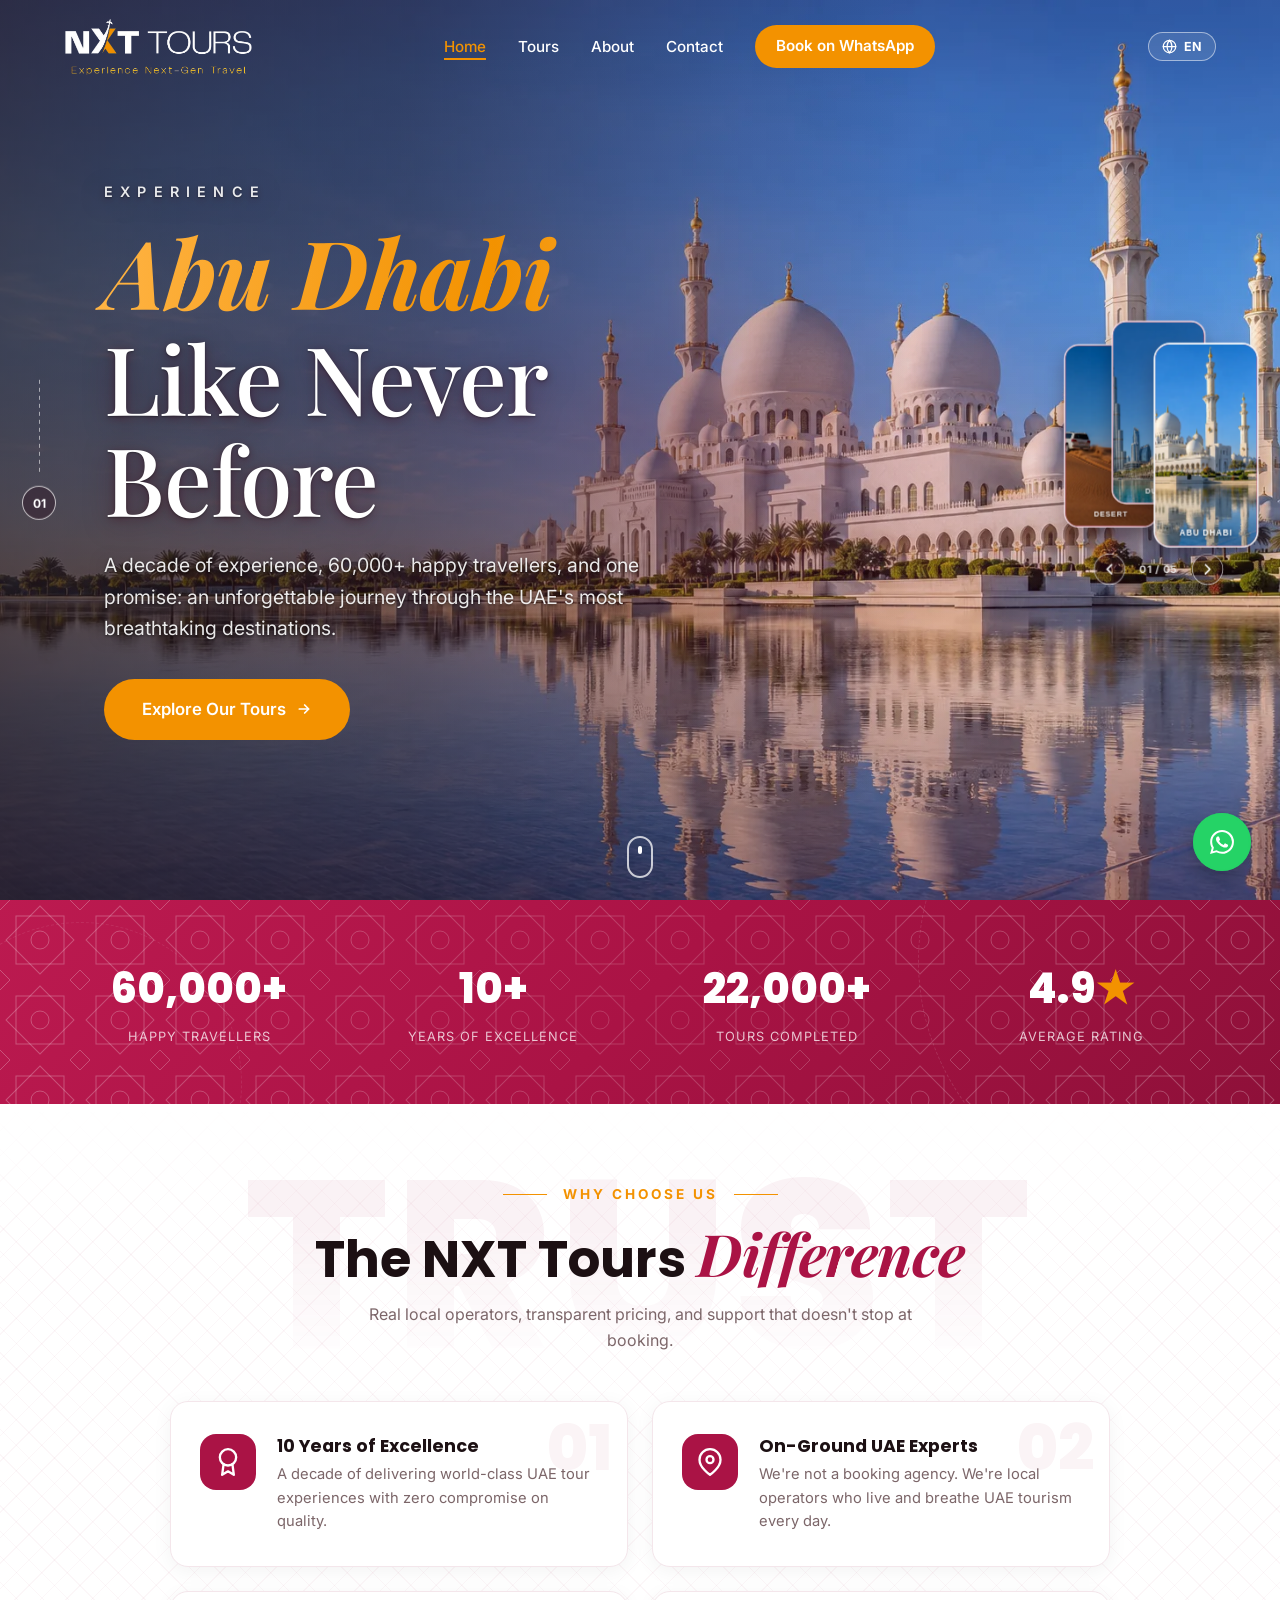
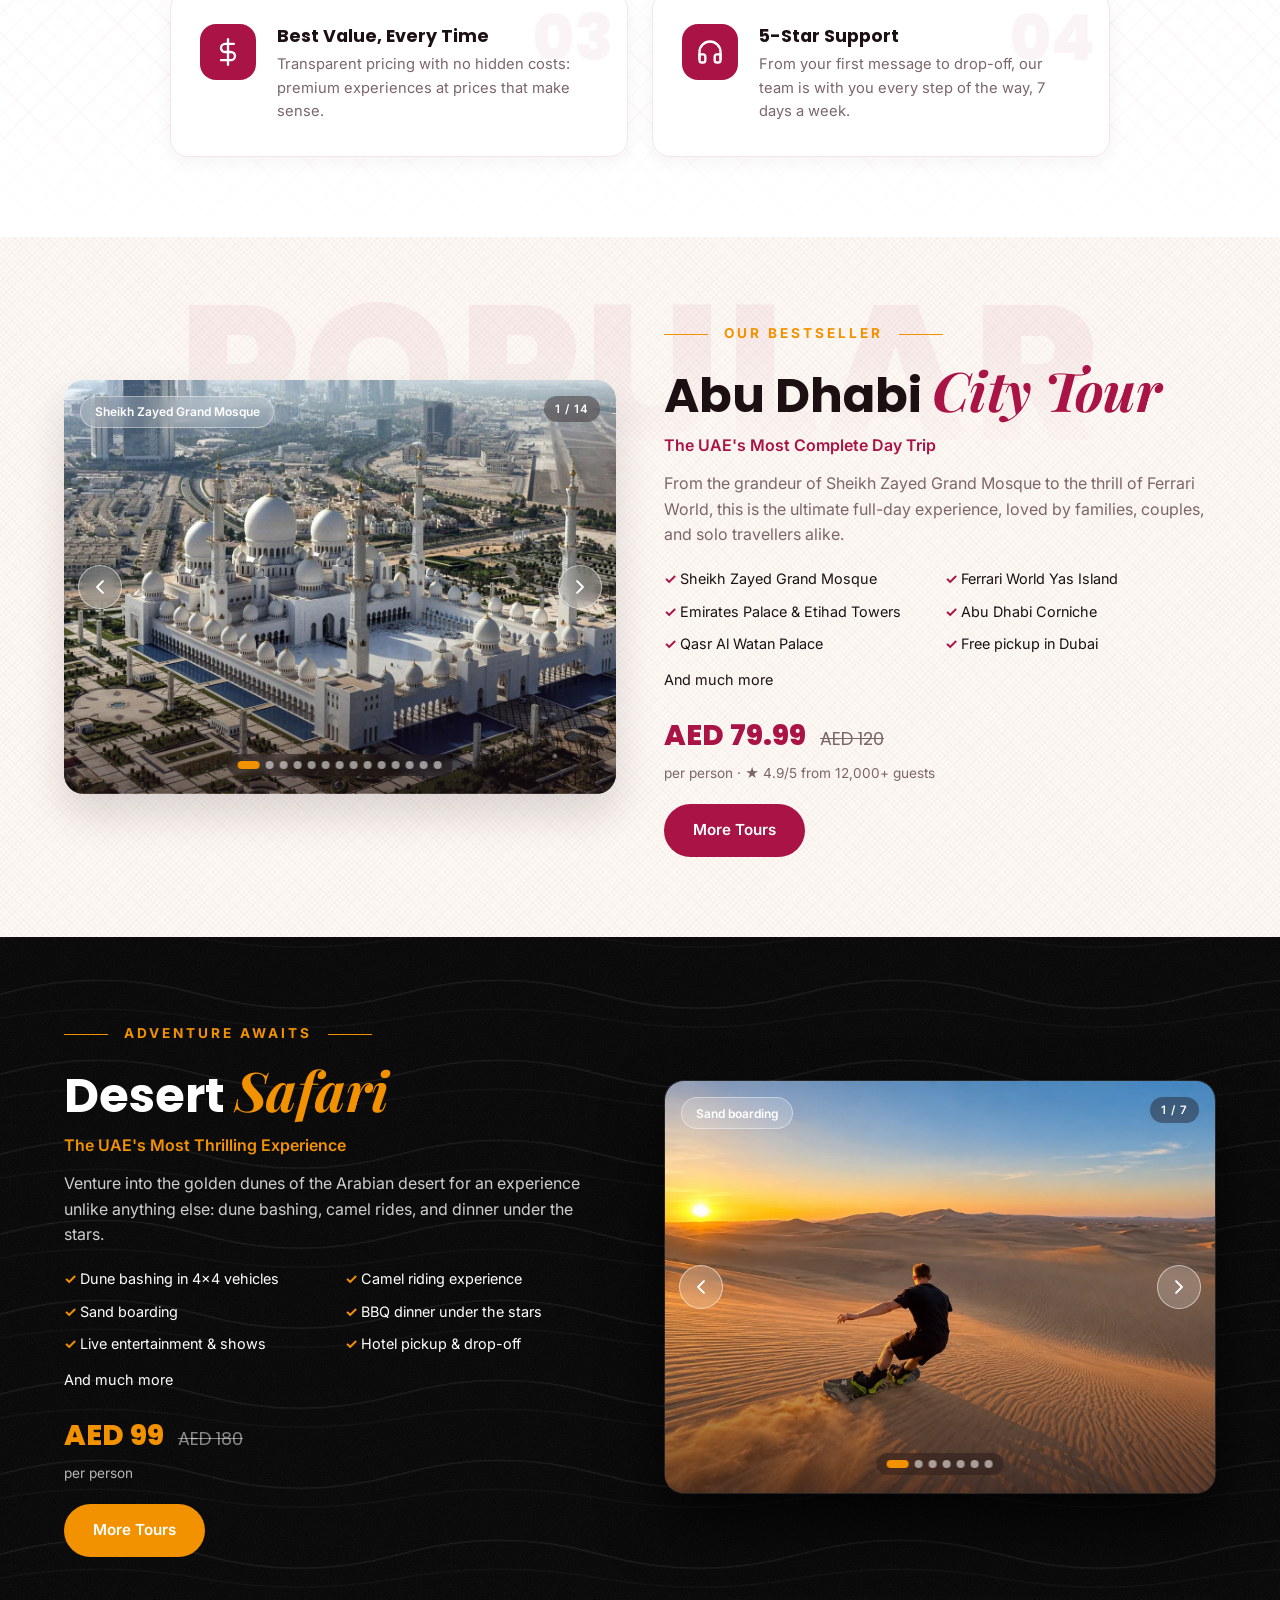
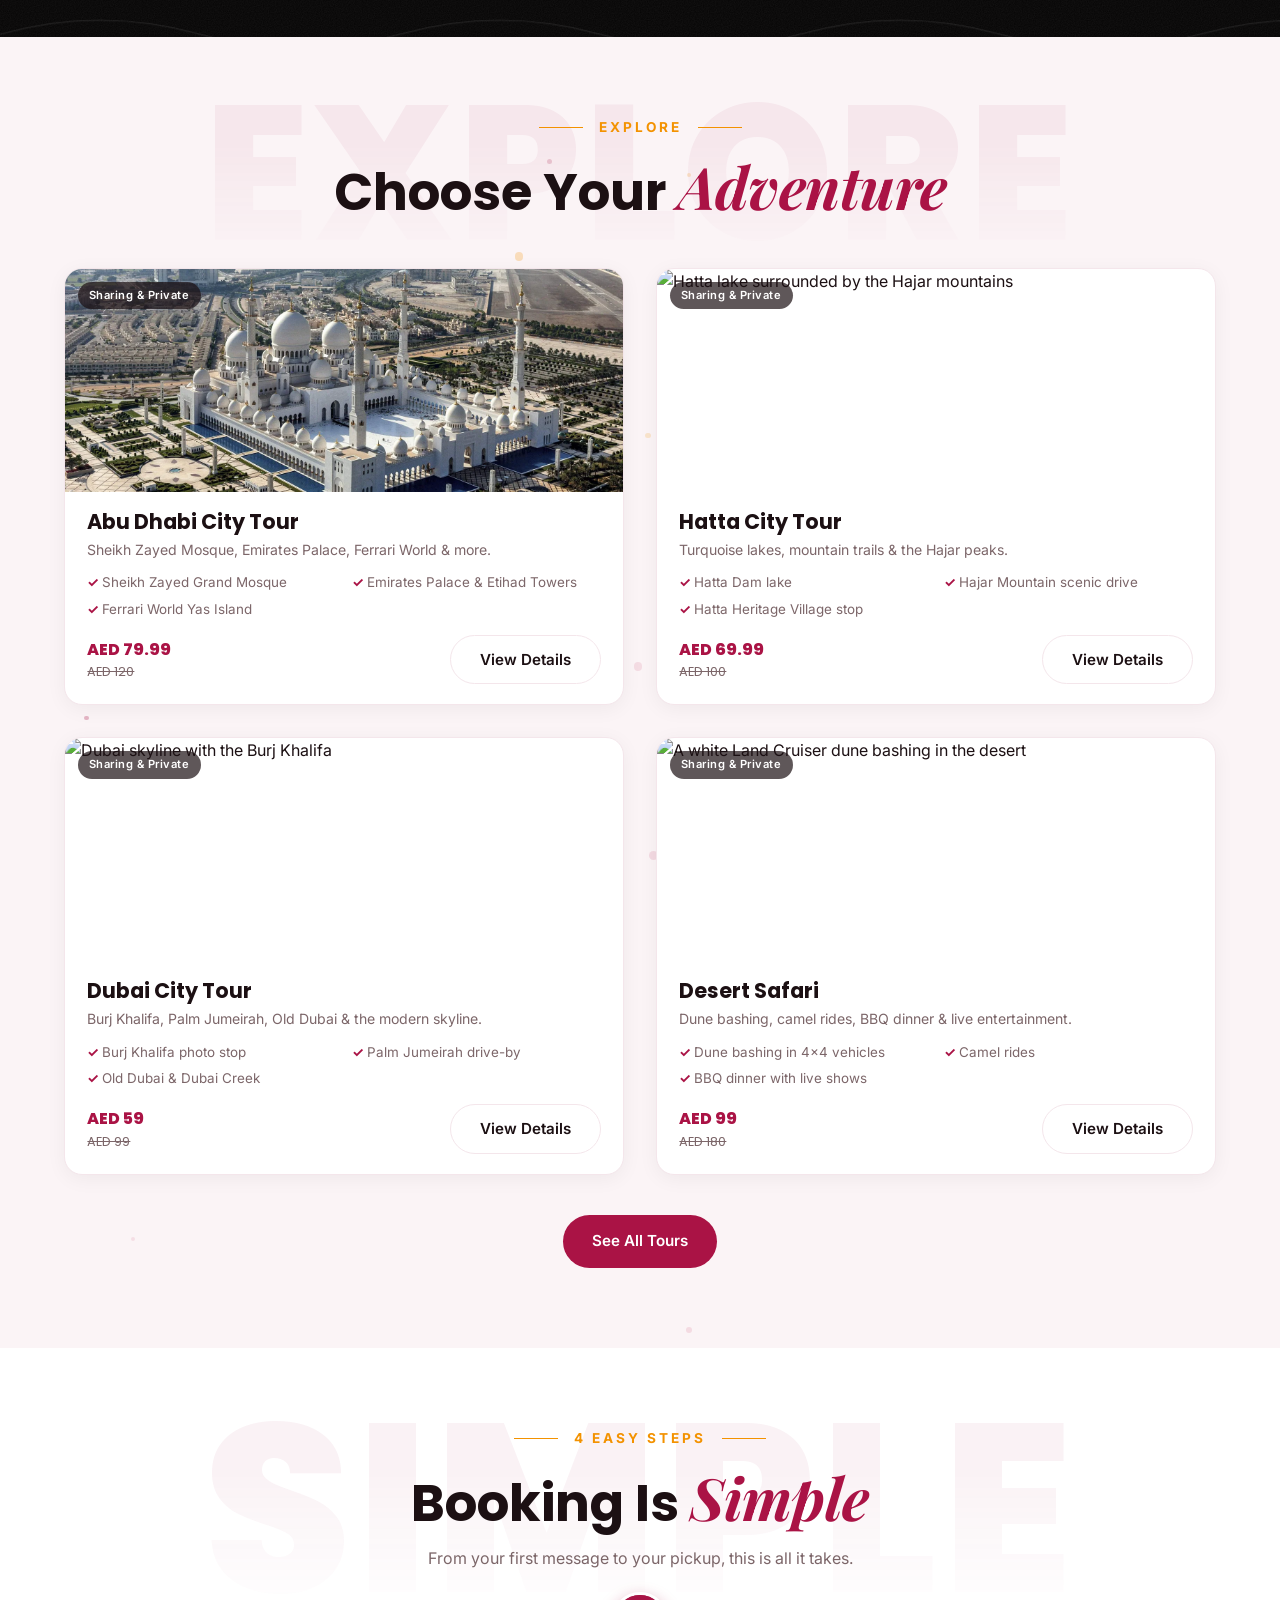
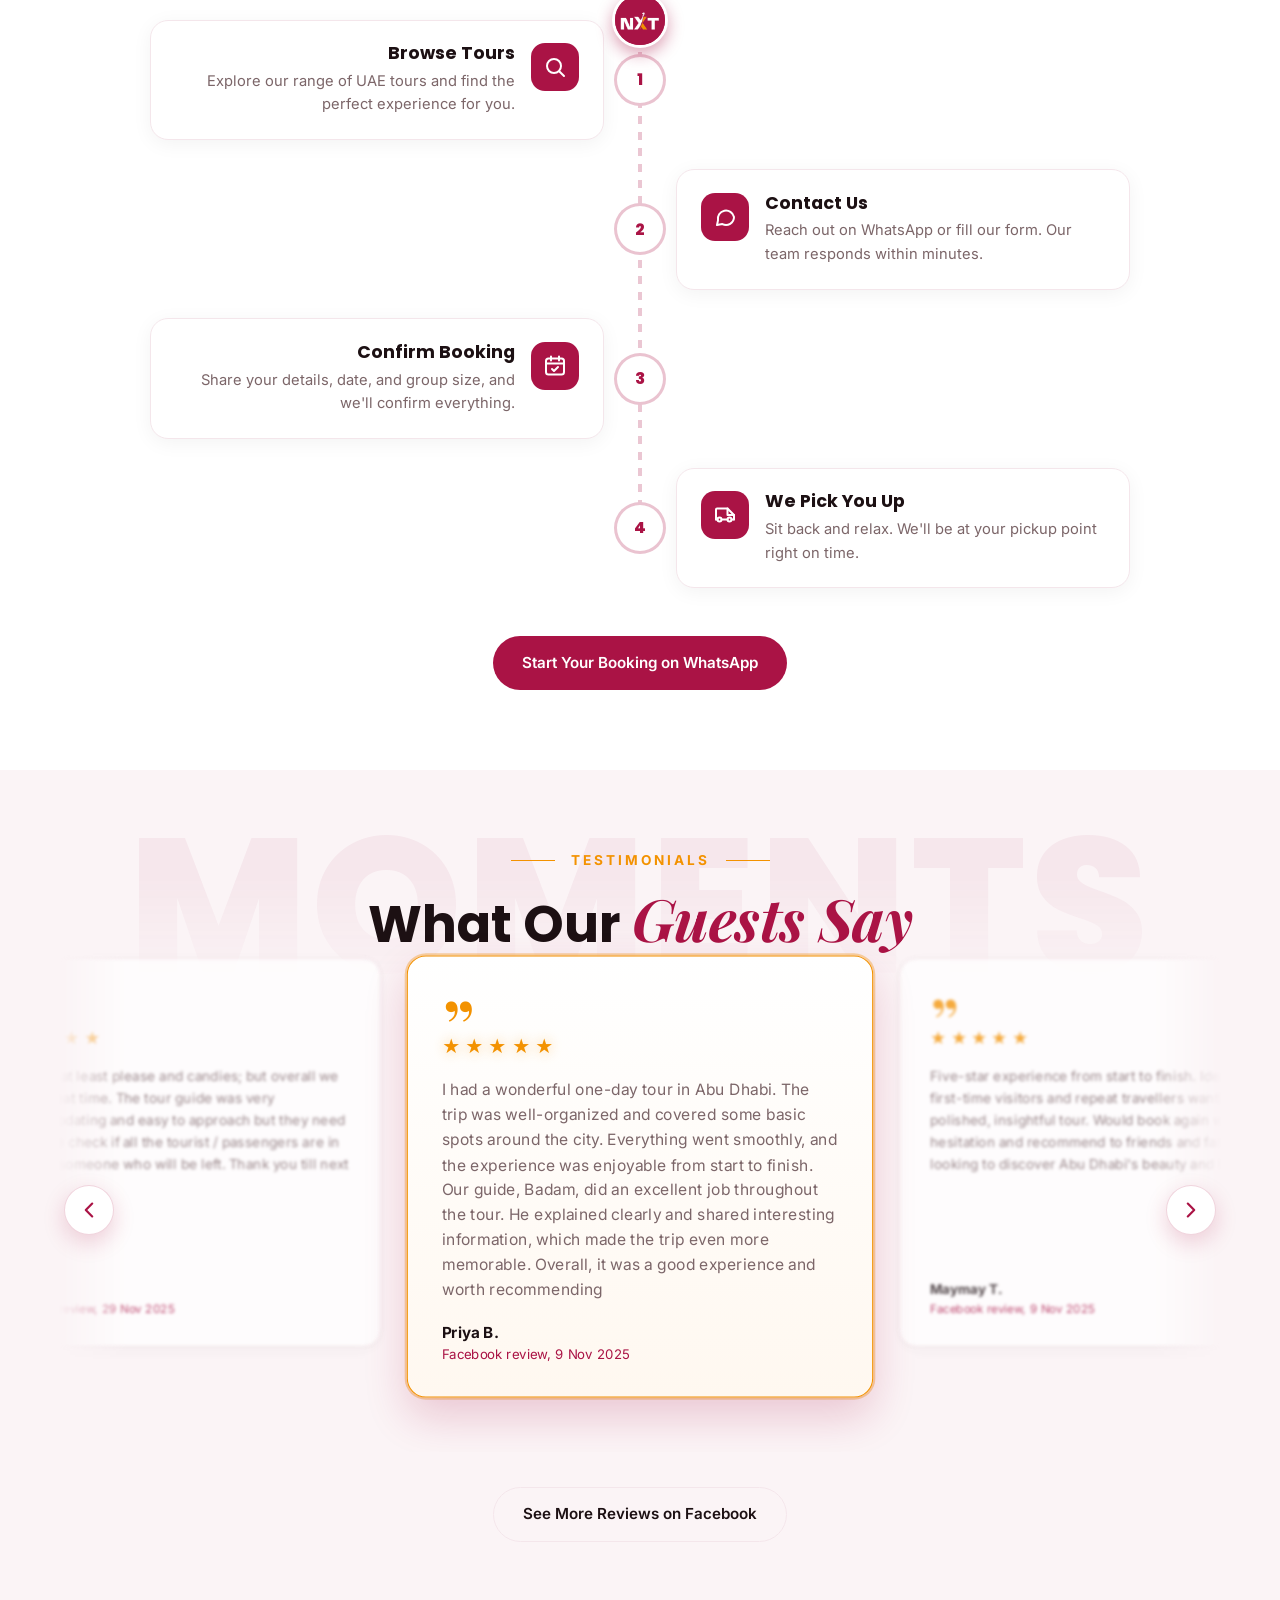
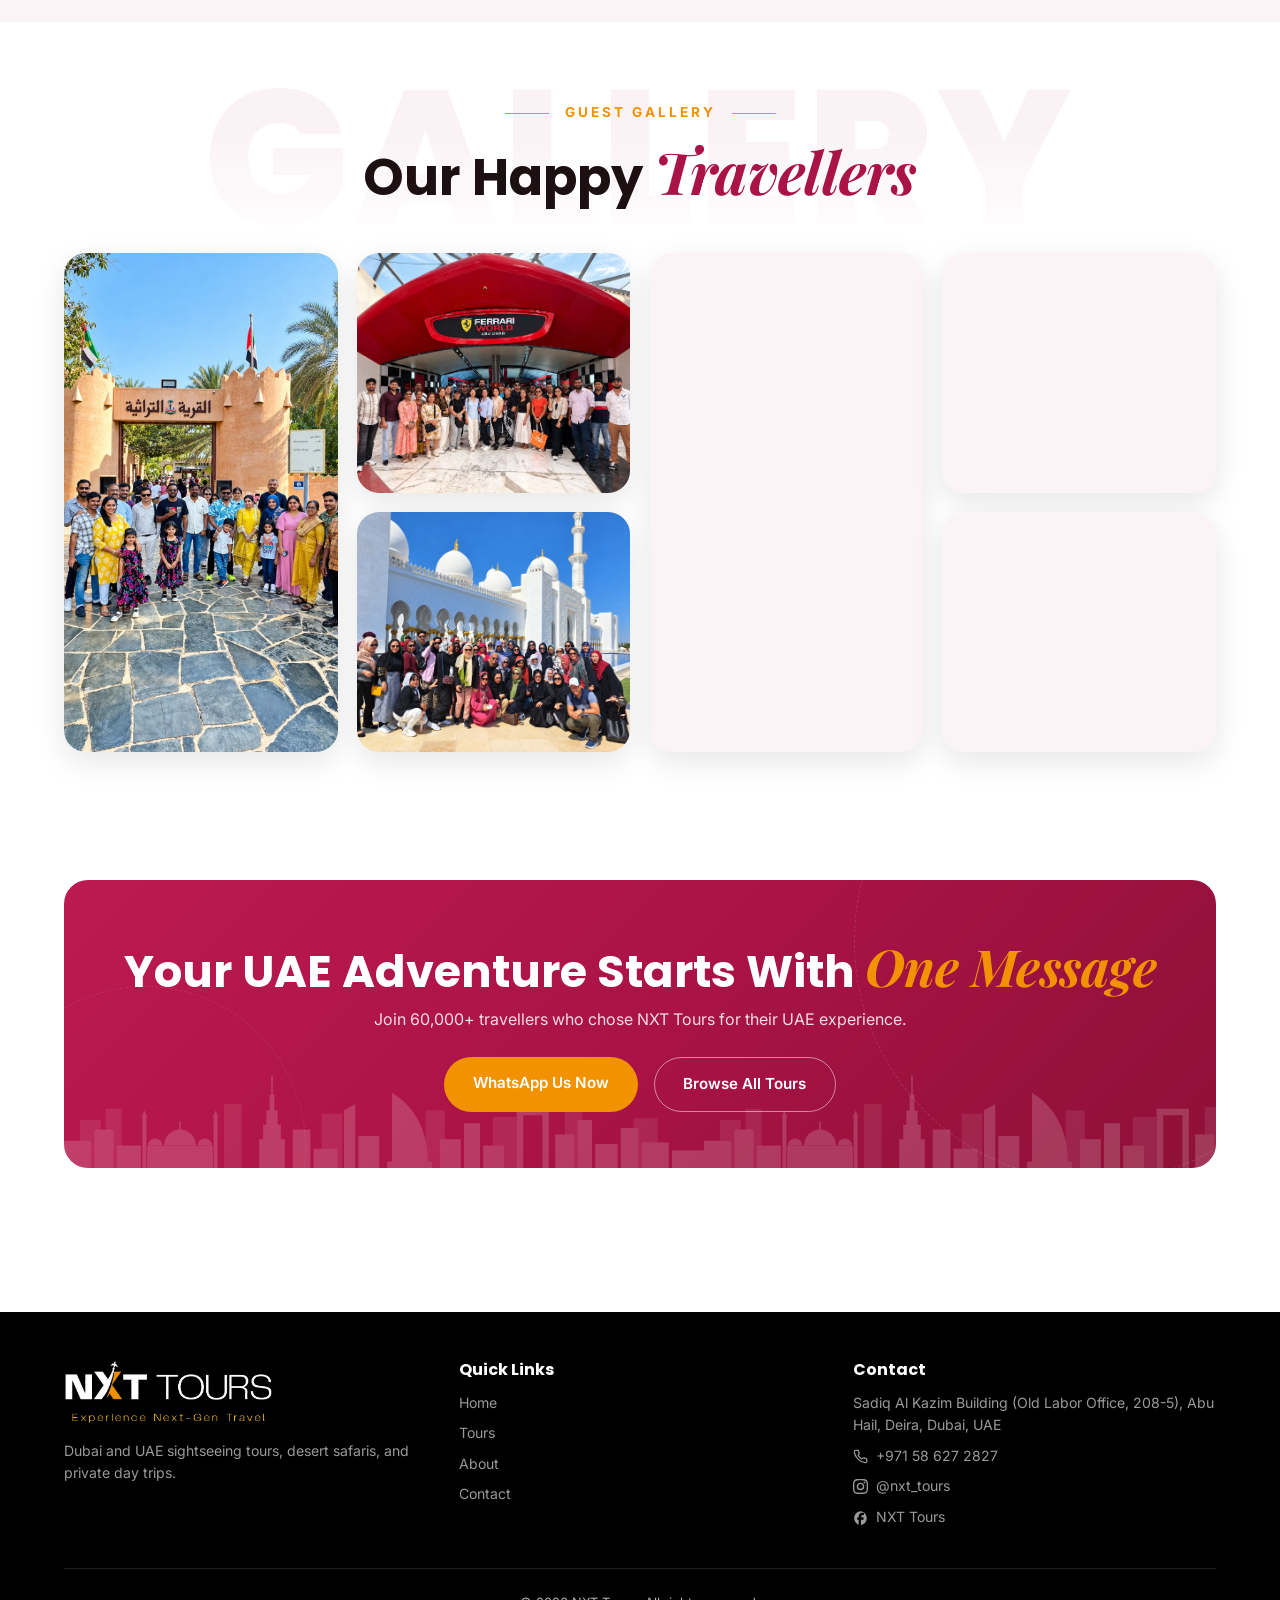
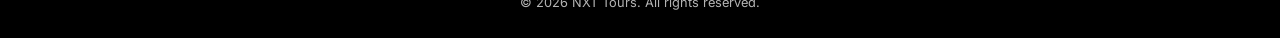
==== commit bedfe2c2: "Phone hero: tall daytime photos for phones, lighter neutral shade Co-Authored-By: Claude Opus 5.5 <n" ====
--- a/index.html
+++ b/index.html
@@ -25,7 +25,7 @@
 
   <link rel="icon" type="image/png" href="images/favicon.png" />
 
-  <link rel="stylesheet" href="css/style.css?v=20261005p" />
+  <link rel="stylesheet" href="css/style.css?v=20261005q" />
 </head>
 <body>
 
@@ -65,14 +65,15 @@
     <!-- Big background photos: only ONE is visible at a time (the .is-active one).
          Every 4 seconds script.js swipes to the next one; the cards + arrows can also pick one.
          Bright daytime photos made in ChatGPT (2026-10-05), originals in nxt-tours-assets/hero/.
+         Phones (700px and narrower) get tall versions (hero-m-*) composed for a portrait screen.
          The ORDER here (Abu Dhabi, Dubai, Desert, Hatta, Khorfakkan) must match the order of the
          cards below and of the words in the headline. -->
     <div class="hero-bg" aria-hidden="true">
-      <img class="hero-bg-img is-active" src="images/hero/hero-abu-dhabi.webp" width="1536" height="1024" alt="" fetchpriority="high" />
-      <img class="hero-bg-img" src="images/hero/hero-dubai.webp" width="1536" height="1024" alt="" />
-      <img class="hero-bg-img" src="images/hero/hero-desert.webp" width="1536" height="1024" alt="" />
-      <img class="hero-bg-img" src="images/hero/hero-hatta.webp" width="1536" height="1024" alt="" />
-      <img class="hero-bg-img" src="images/hero/hero-khorfakkan.webp" width="1536" height="1024" alt="" />
+      <picture><source media="(max-width: 700px)" srcset="images/hero/hero-m-abu-dhabi.webp" width="1024" height="1536" /><img class="hero-bg-img is-active" src="images/hero/hero-abu-dhabi.webp" width="1536" height="1024" alt="" fetchpriority="high" /></picture>
+      <picture><source media="(max-width: 700px)" srcset="images/hero/hero-m-dubai.webp" width="1024" height="1536" /><img class="hero-bg-img" src="images/hero/hero-dubai.webp" width="1536" height="1024" alt="" /></picture>
+      <picture><source media="(max-width: 700px)" srcset="images/hero/hero-m-desert.webp" width="1024" height="1536" /><img class="hero-bg-img" src="images/hero/hero-desert.webp" width="1536" height="1024" alt="" /></picture>
+      <picture><source media="(max-width: 700px)" srcset="images/hero/hero-m-hatta.webp" width="1024" height="1536" /><img class="hero-bg-img" src="images/hero/hero-hatta.webp" width="1536" height="1024" alt="" /></picture>
+      <picture><source media="(max-width: 700px)" srcset="images/hero/hero-m-khorfakkan.webp" width="1024" height="1536" /><img class="hero-bg-img" src="images/hero/hero-khorfakkan.webp" width="1536" height="1024" alt="" /></picture>
     </div>
 
     <!-- Left-aligned hero (reference: a travel-app style hero, big bold destination name on the
@@ -655,8 +656,8 @@
 
   <a href="https://wa.me/971586272827" class="whatsapp-float" target="_blank" rel="noopener" aria-label="Chat on WhatsApp"><svg class="icon-wa" viewBox="0 0 24 24" fill="currentColor" aria-hidden="true"><path d="M17.472 14.382c-.297-.149-1.758-.867-2.03-.967-.273-.099-.471-.148-.67.15-.197.297-.767.966-.94 1.164-.173.199-.347.223-.644.075-.297-.15-1.255-.463-2.39-1.475-.883-.788-1.48-1.761-1.653-2.059-.173-.297-.018-.458.13-.606.134-.133.298-.347.446-.52.149-.174.198-.298.298-.497.099-.198.05-.371-.025-.52-.075-.149-.669-1.612-.916-2.207-.242-.579-.487-.5-.669-.51-.173-.008-.372-.01-.571-.01-.198 0-.52.074-.792.372-.272.297-1.04 1.016-1.04 2.479 0 1.462 1.065 2.875 1.213 3.074.149.198 2.096 3.2 5.077 4.487.709.306 1.262.489 1.694.625.712.227 1.36.195 1.871.118.571-.085 1.758-.719 2.006-1.413.248-.694.248-1.289.173-1.413-.074-.124-.272-.198-.57-.347m-5.421 7.403h-.004a9.87 9.87 0 01-5.031-1.378l-.361-.214-3.741.982.998-3.648-.235-.374a9.86 9.86 0 01-1.51-5.26c.001-5.45 4.436-9.884 9.888-9.884 2.64 0 5.122 1.03 6.988 2.898a9.825 9.825 0 012.893 6.994c-.003 5.45-4.437 9.884-9.885 9.884m8.413-18.297A11.815 11.815 0 0012.05 0C5.495 0 .16 5.335.157 11.892c0 2.096.547 4.142 1.588 5.945L.057 24l6.305-1.654a11.882 11.882 0 005.683 1.448h.005c6.554 0 11.89-5.335 11.893-11.893a11.821 11.821 0 00-3.48-8.413"/></svg></a>
 
-  <script src="js/i18n.js?v=20261005p"></script>
-  <script src="js/config.js?v=20261005p"></script>
-  <script src="js/script.js?v=20261005p"></script>
+  <script src="js/i18n.js?v=20261005q"></script>
+  <script src="js/config.js?v=20261005q"></script>
+  <script src="js/script.js?v=20261005q"></script>
 </body>
 </html>
--- a/css/style.css
+++ b/css/style.css
@@ -1145,6 +1145,18 @@
   }
 }
 
+/* Phones: the tall photos are bright and fresh, so only a soft neutral shade behind the text,
+   and no crimson tint on top (it made the photos look dull and purple) */
+@media (max-width: 700px) {
+  .hero-bg::after {
+    background: none;
+  }
+
+  .hero-bg::before {
+    background: linear-gradient(180deg, rgba(0, 0, 0, 0.12) 0%, rgba(0, 0, 0, 0.34) 28%, rgba(0, 0, 0, 0.34) 62%, rgba(0, 0, 0, 0) 100%);
+  }
+}
+
 /* Small letter-spaced label above the headline */
 .hero-h1-top {
   display: block;
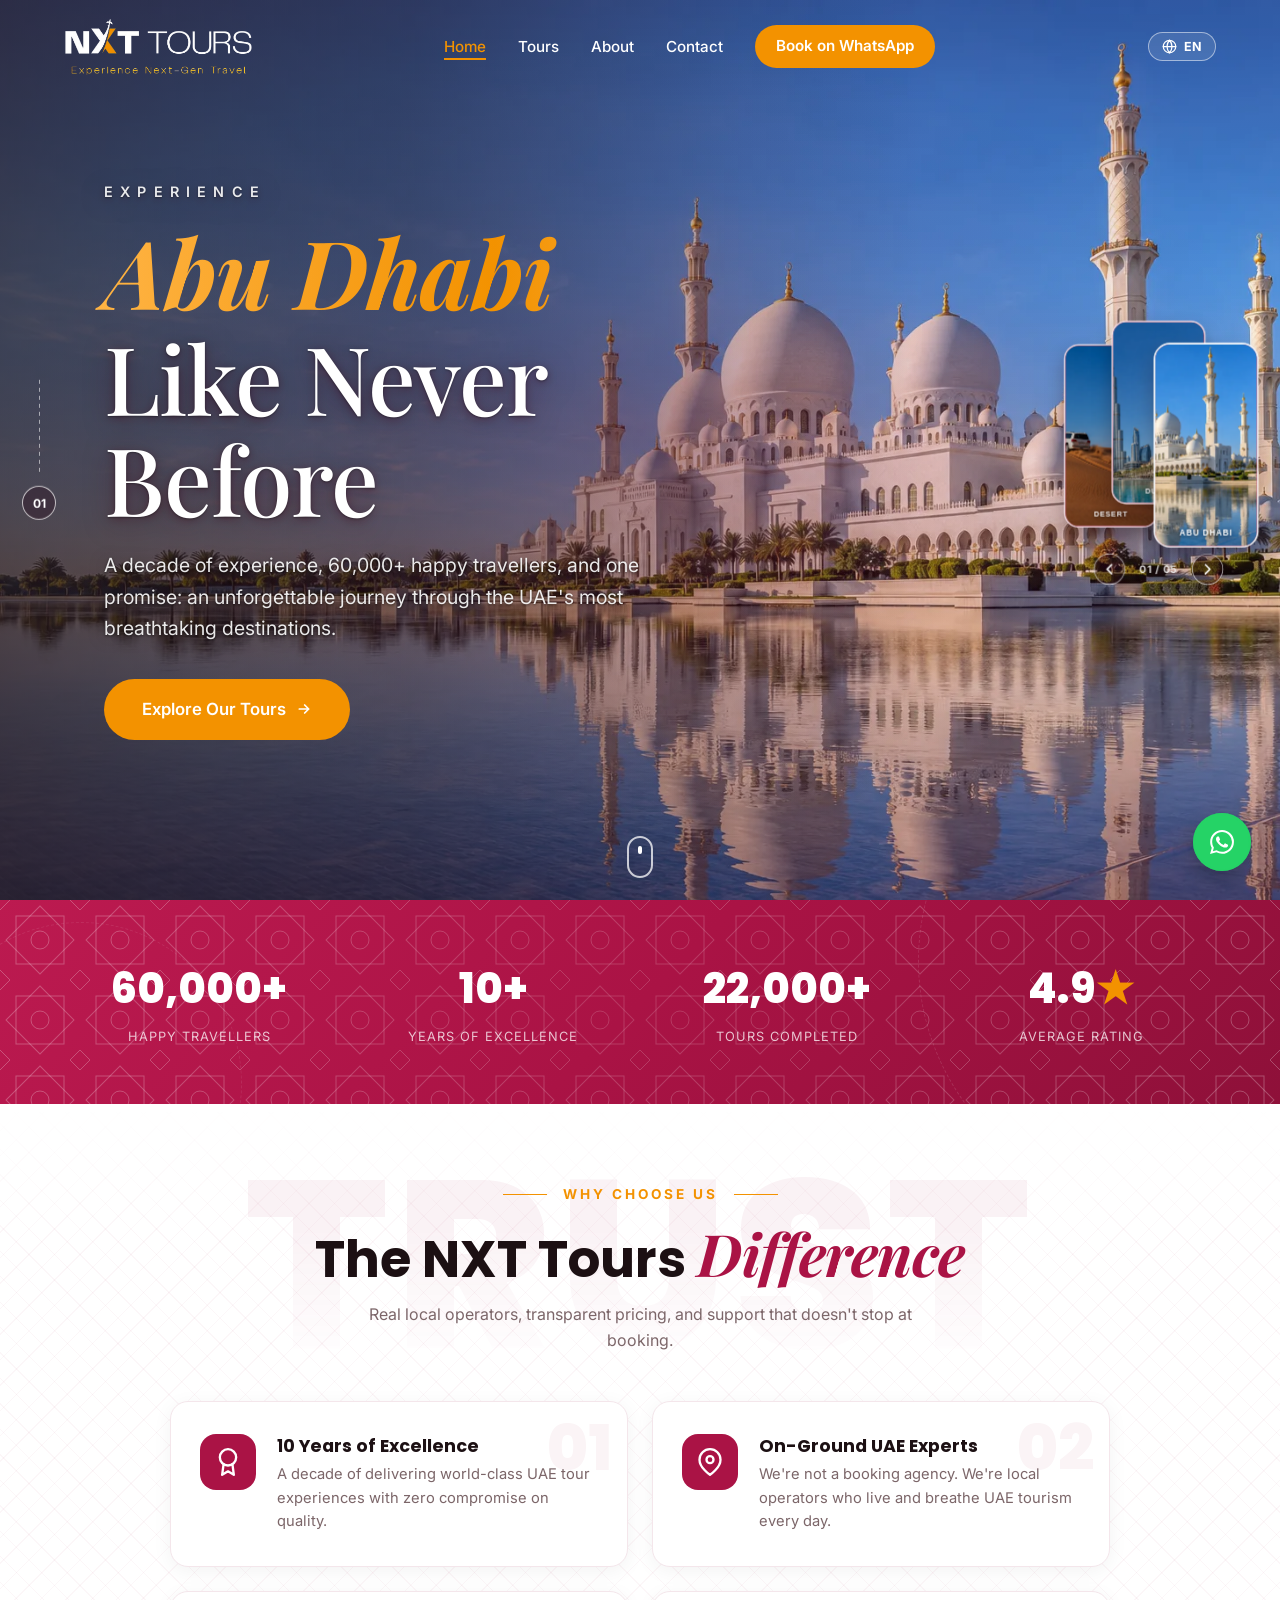
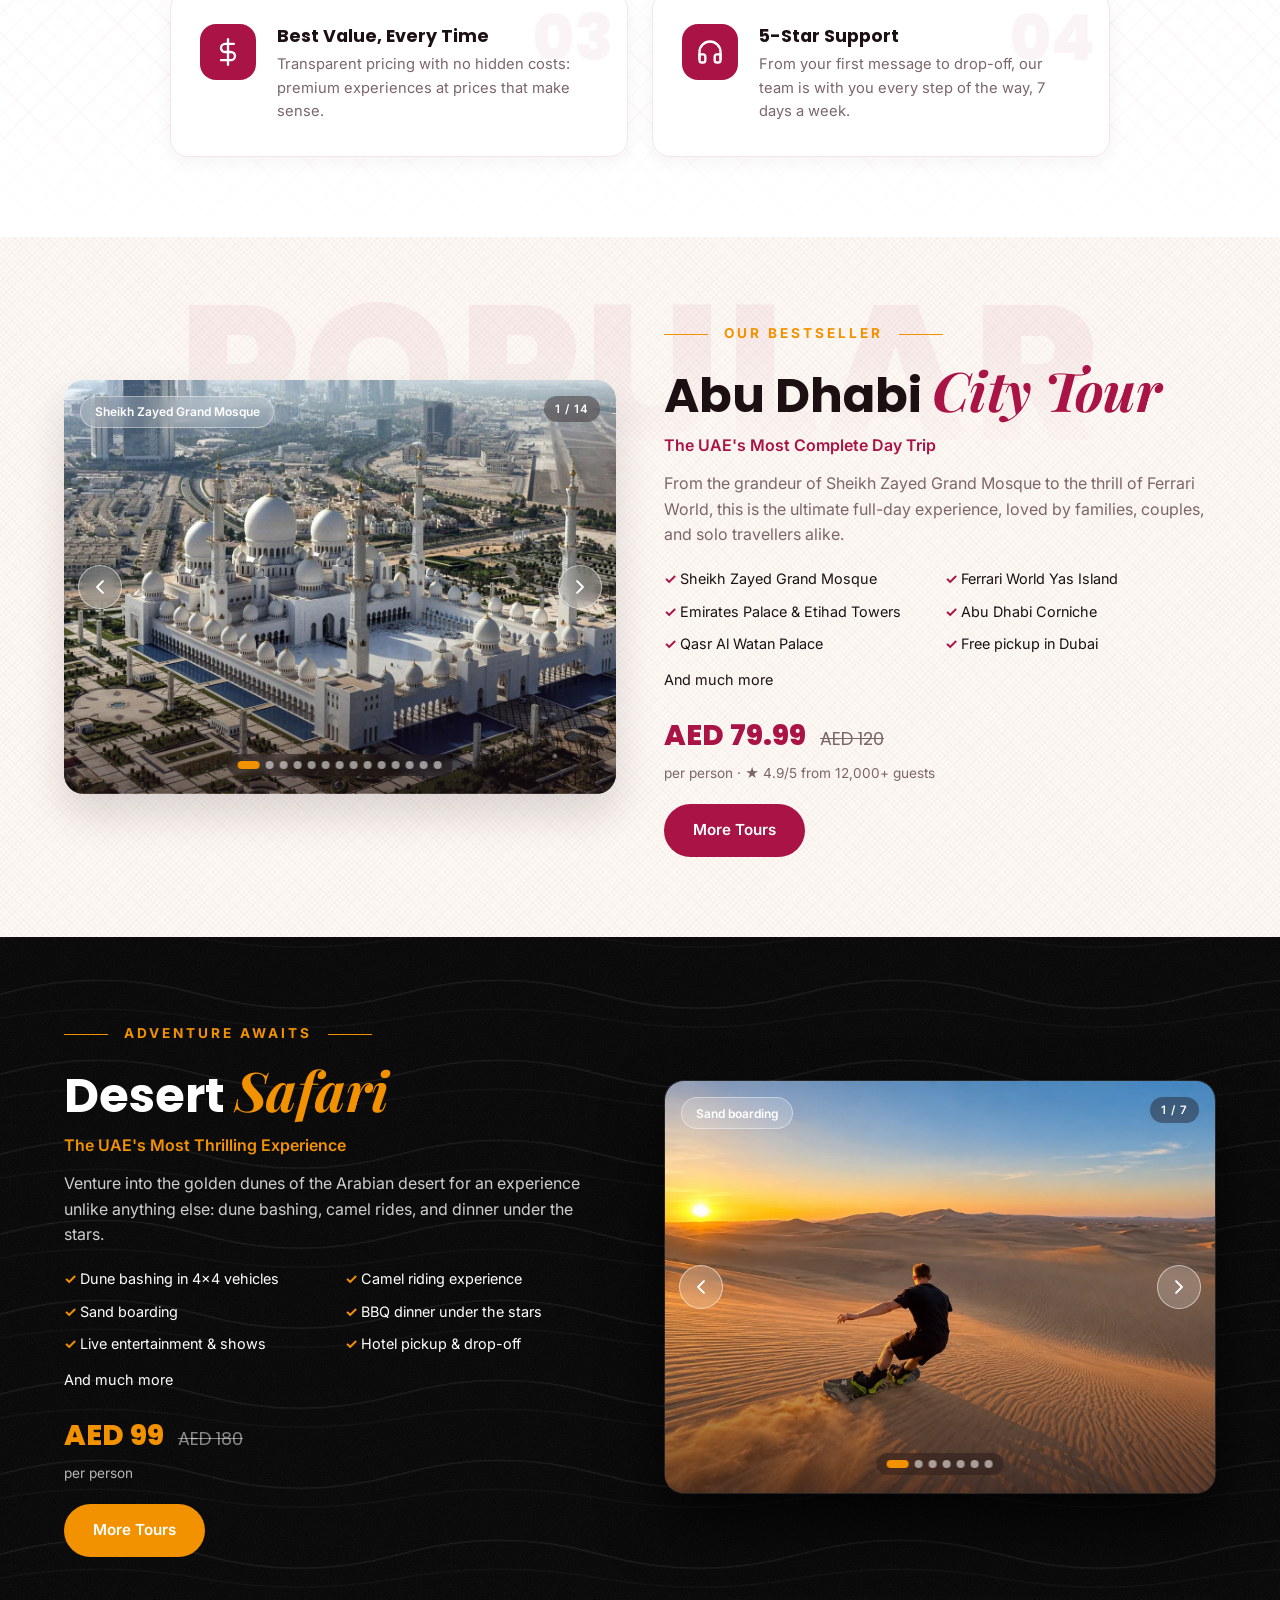
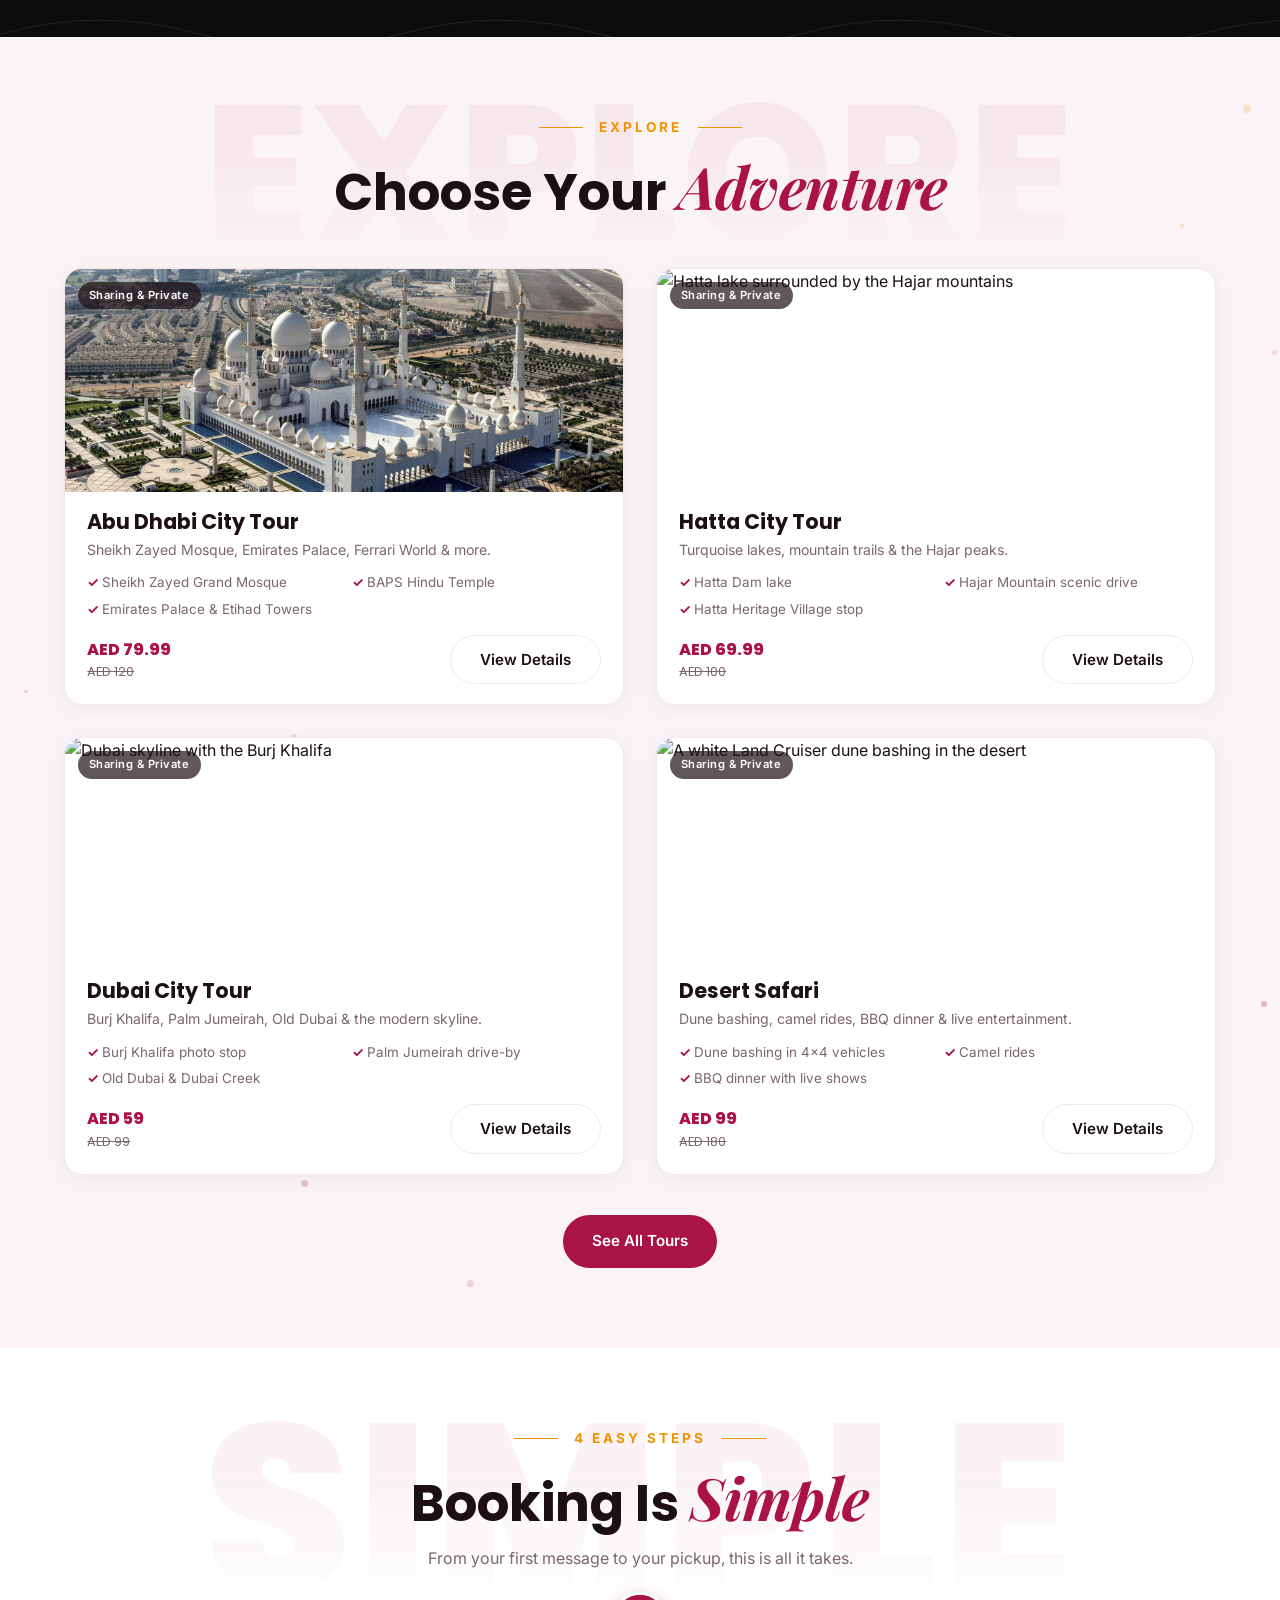
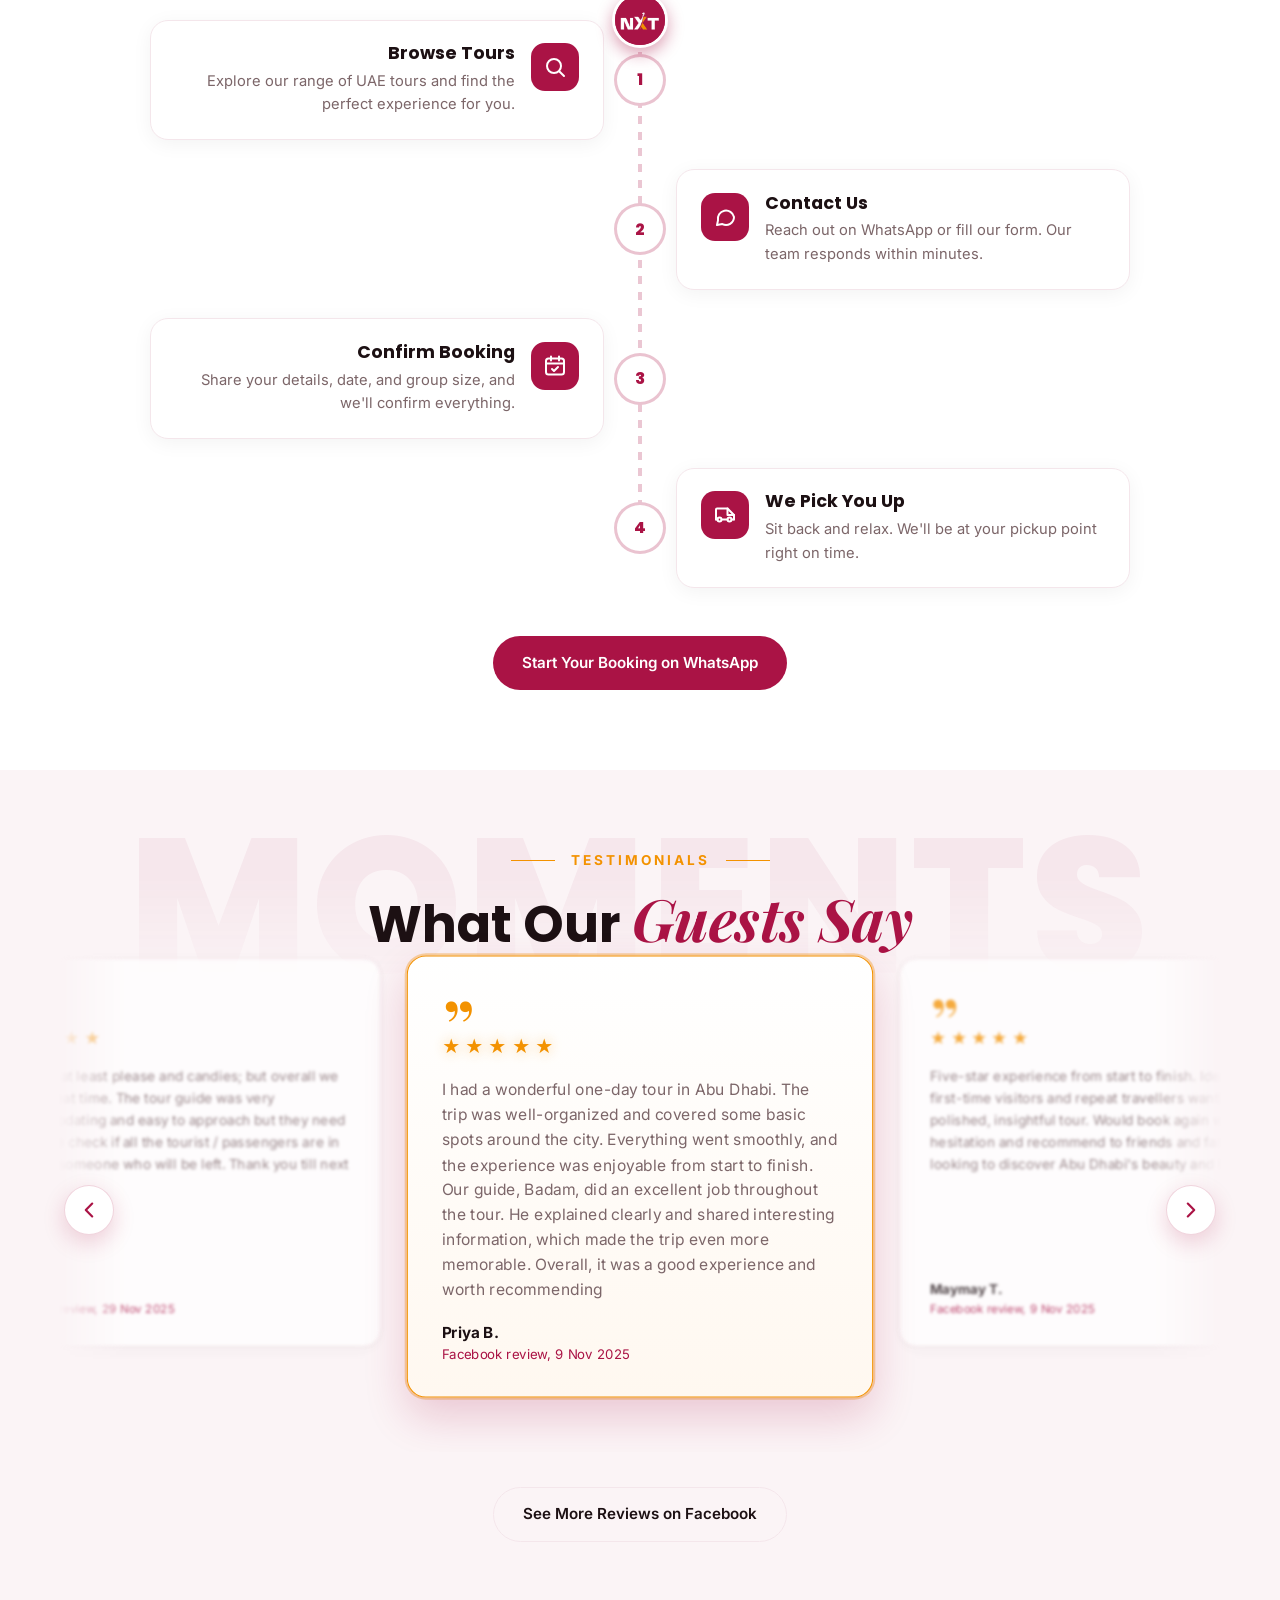
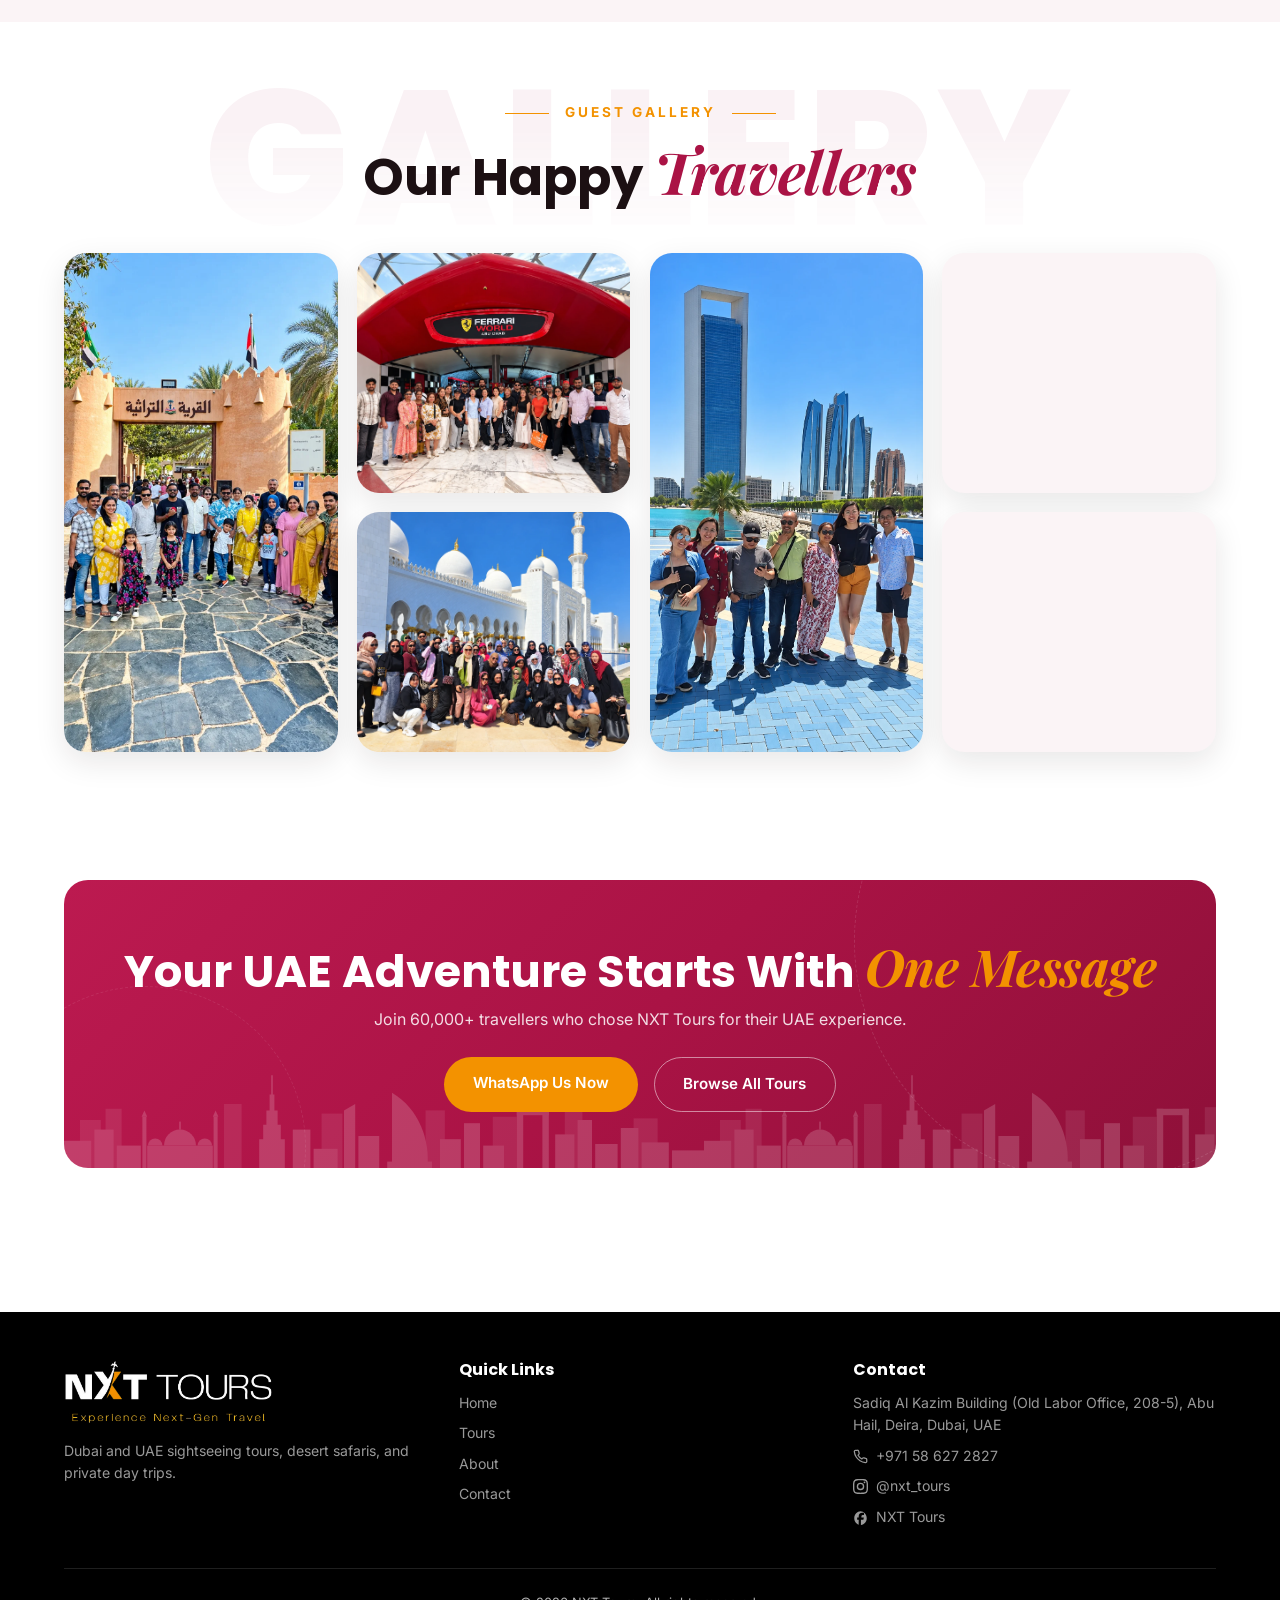
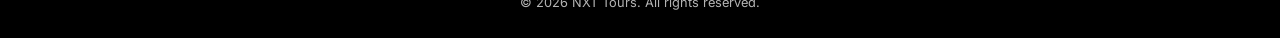
==== commit f0946b39: "Blocked-dates calendar, cards and home feature boxes follow the panel, activity log with old/new val" ====
--- a/index.html
+++ b/index.html
@@ -25,7 +25,7 @@
 
   <link rel="icon" type="image/png" href="images/favicon.png" />
 
-  <link rel="stylesheet" href="css/style.css?v=20261005q" />
+  <link rel="stylesheet" href="css/style.css?v=20261005t" />
 </head>
 <body>
 
@@ -656,8 +656,8 @@
 
   <a href="https://wa.me/971586272827" class="whatsapp-float" target="_blank" rel="noopener" aria-label="Chat on WhatsApp"><svg class="icon-wa" viewBox="0 0 24 24" fill="currentColor" aria-hidden="true"><path d="M17.472 14.382c-.297-.149-1.758-.867-2.03-.967-.273-.099-.471-.148-.67.15-.197.297-.767.966-.94 1.164-.173.199-.347.223-.644.075-.297-.15-1.255-.463-2.39-1.475-.883-.788-1.48-1.761-1.653-2.059-.173-.297-.018-.458.13-.606.134-.133.298-.347.446-.52.149-.174.198-.298.298-.497.099-.198.05-.371-.025-.52-.075-.149-.669-1.612-.916-2.207-.242-.579-.487-.5-.669-.51-.173-.008-.372-.01-.571-.01-.198 0-.52.074-.792.372-.272.297-1.04 1.016-1.04 2.479 0 1.462 1.065 2.875 1.213 3.074.149.198 2.096 3.2 5.077 4.487.709.306 1.262.489 1.694.625.712.227 1.36.195 1.871.118.571-.085 1.758-.719 2.006-1.413.248-.694.248-1.289.173-1.413-.074-.124-.272-.198-.57-.347m-5.421 7.403h-.004a9.87 9.87 0 01-5.031-1.378l-.361-.214-3.741.982.998-3.648-.235-.374a9.86 9.86 0 01-1.51-5.26c.001-5.45 4.436-9.884 9.888-9.884 2.64 0 5.122 1.03 6.988 2.898a9.825 9.825 0 012.893 6.994c-.003 5.45-4.437 9.884-9.885 9.884m8.413-18.297A11.815 11.815 0 0012.05 0C5.495 0 .16 5.335.157 11.892c0 2.096.547 4.142 1.588 5.945L.057 24l6.305-1.654a11.882 11.882 0 005.683 1.448h.005c6.554 0 11.89-5.335 11.893-11.893a11.821 11.821 0 00-3.48-8.413"/></svg></a>
 
-  <script src="js/i18n.js?v=20261005q"></script>
-  <script src="js/config.js?v=20261005q"></script>
-  <script src="js/script.js?v=20261005q"></script>
+  <script src="js/i18n.js?v=20261005t"></script>
+  <script src="js/config.js?v=20261005t"></script>
+  <script src="js/script.js?v=20261005t"></script>
 </body>
 </html>
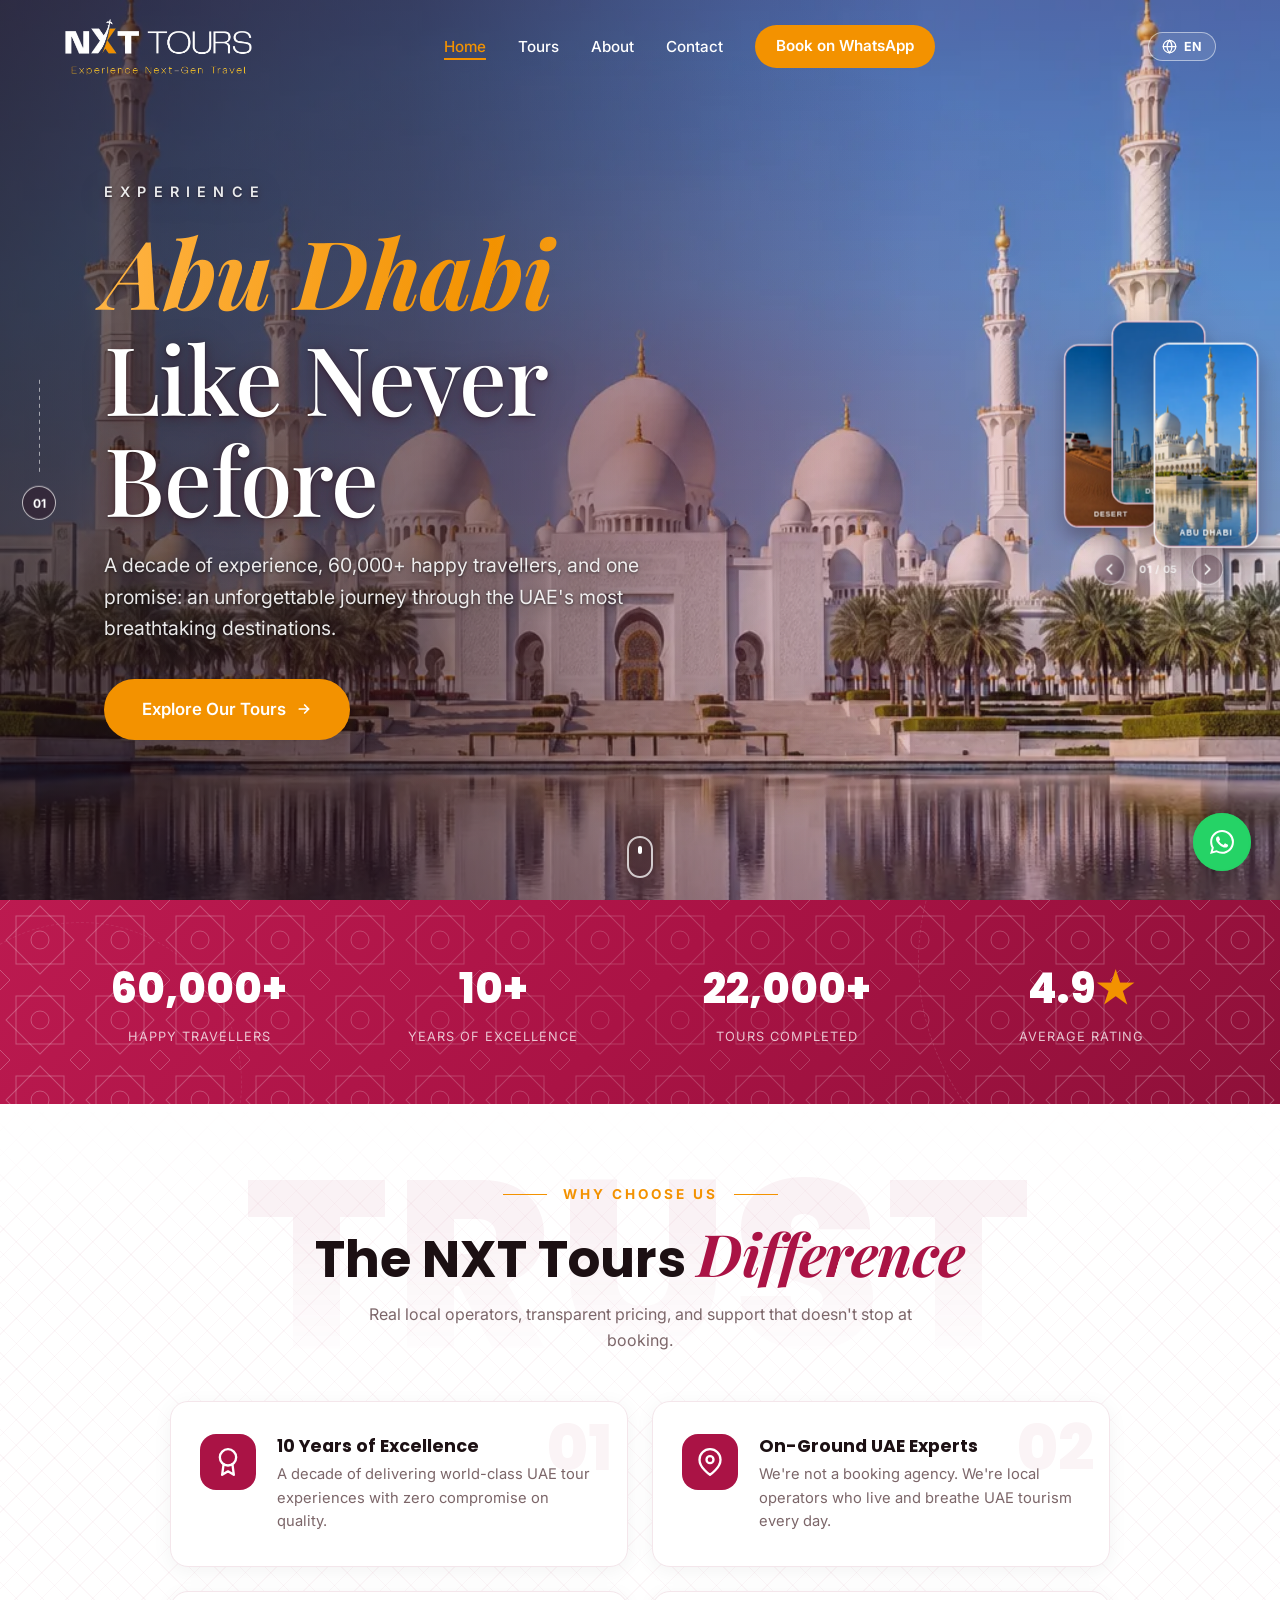
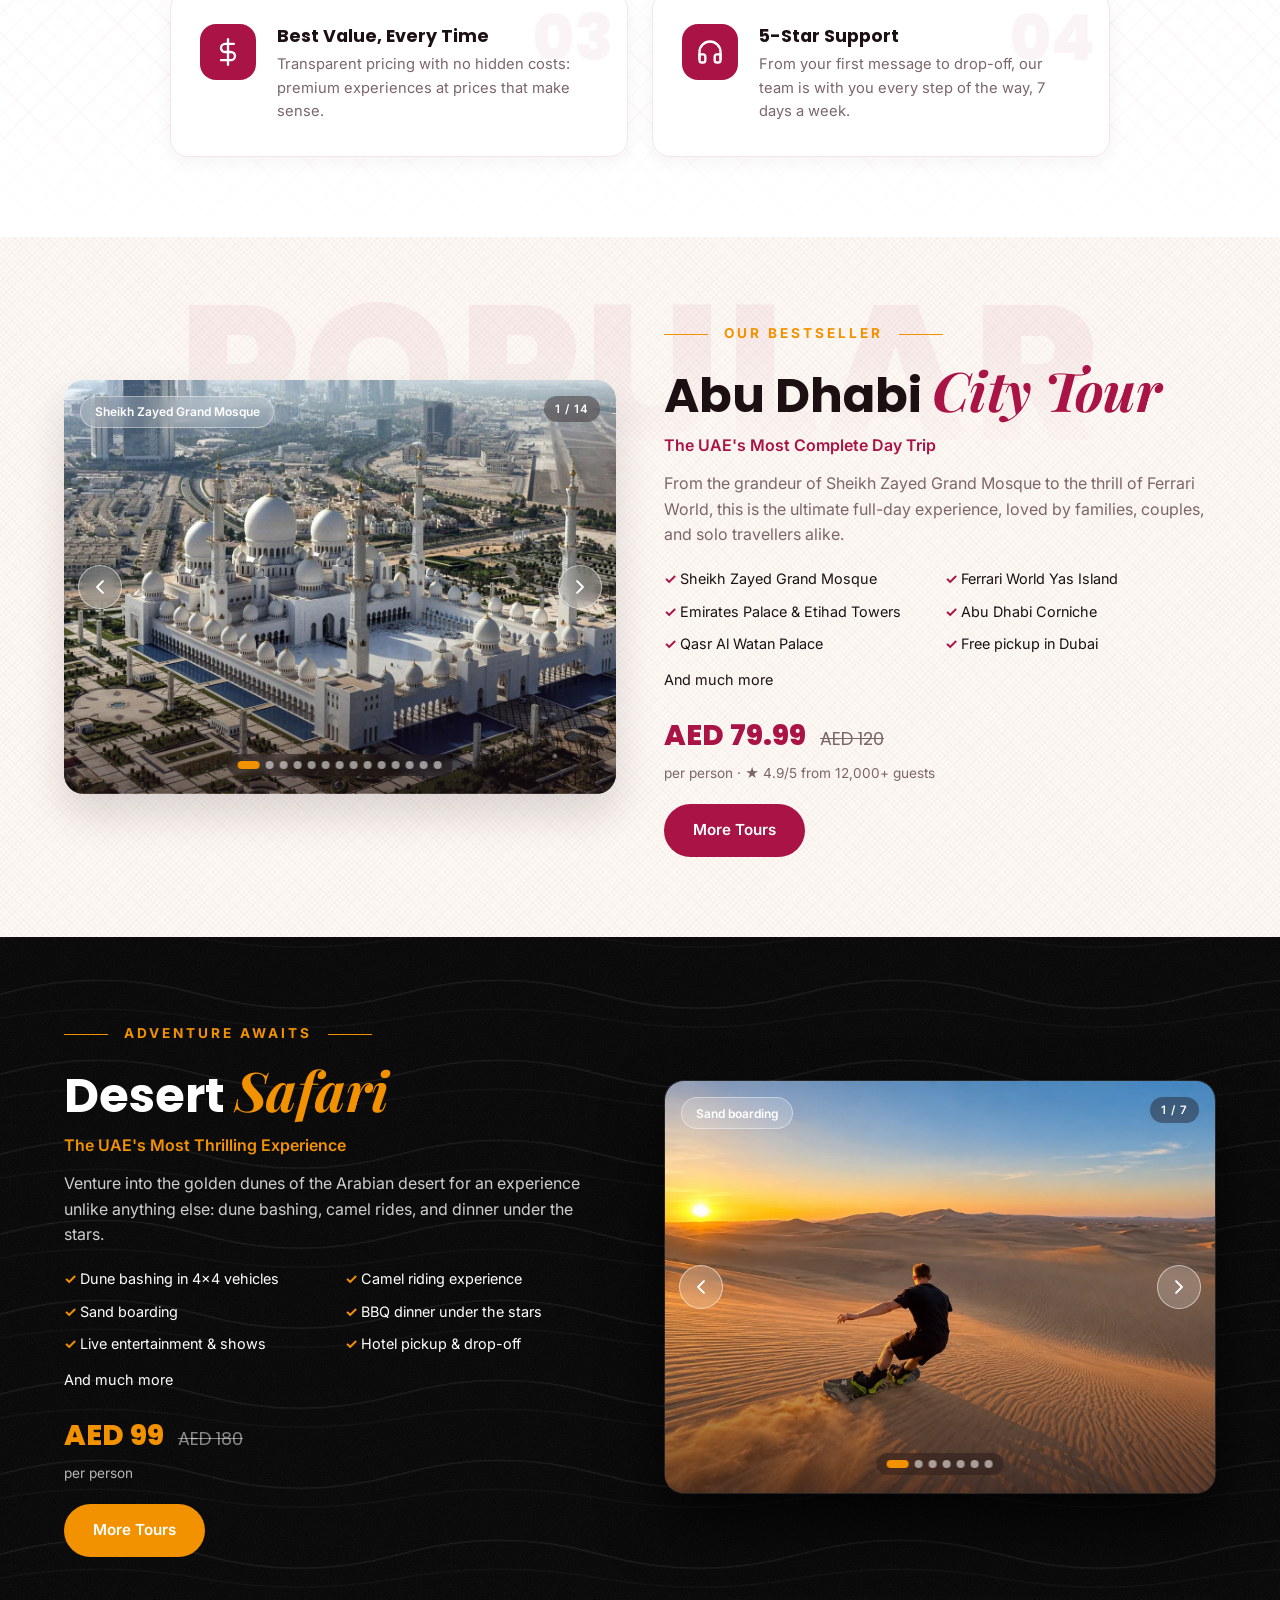
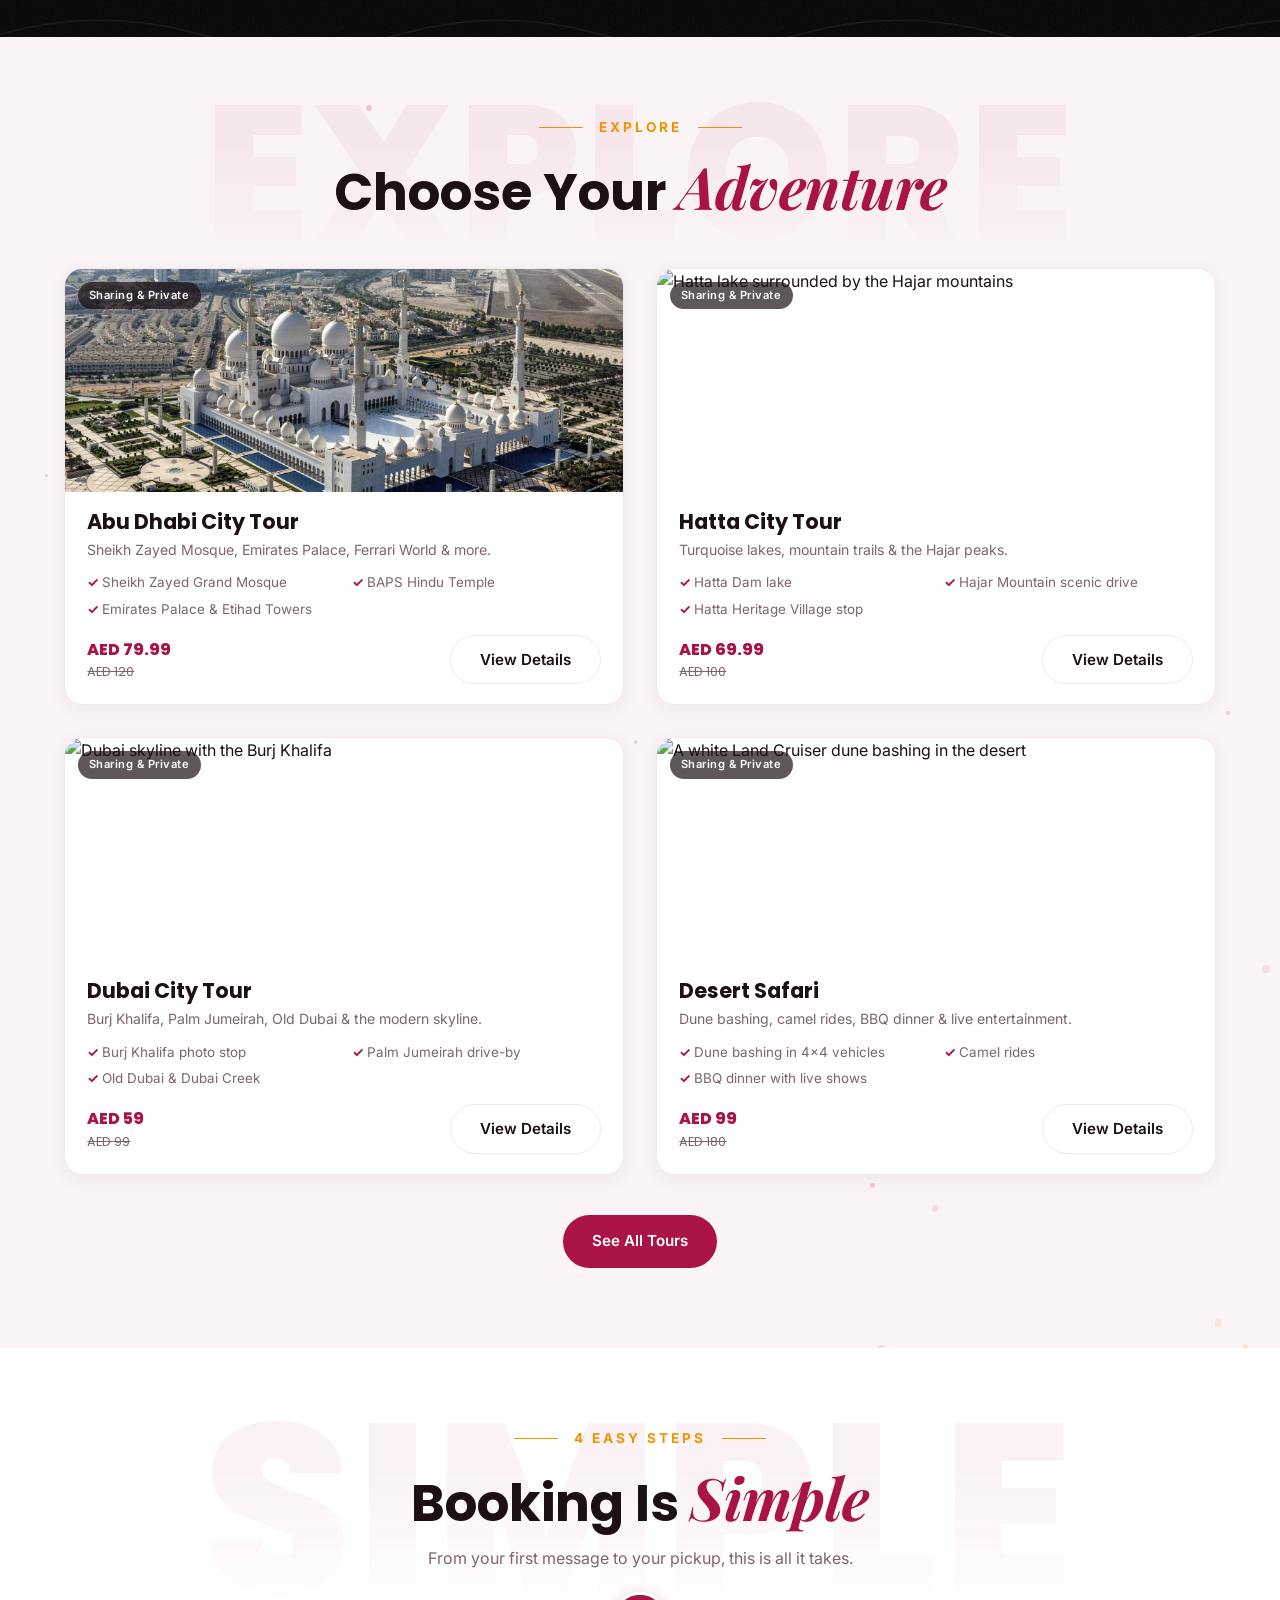
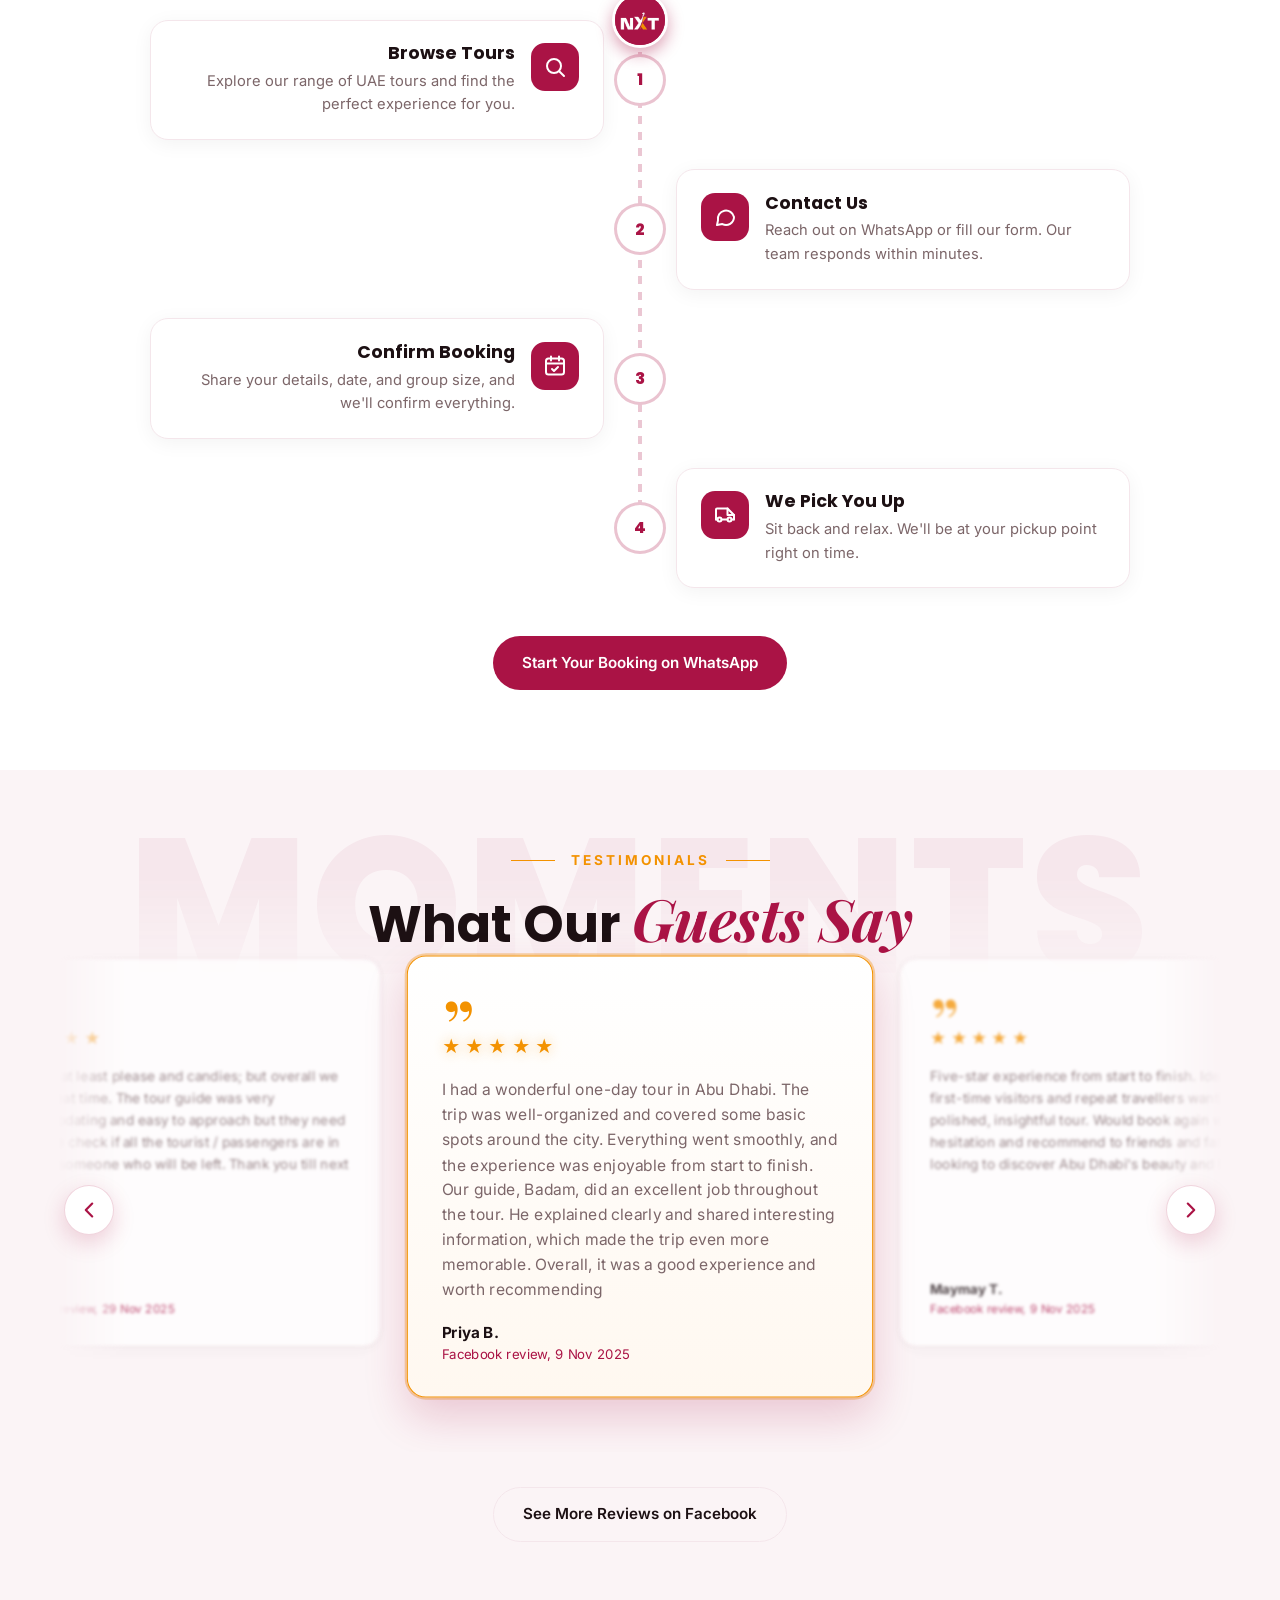
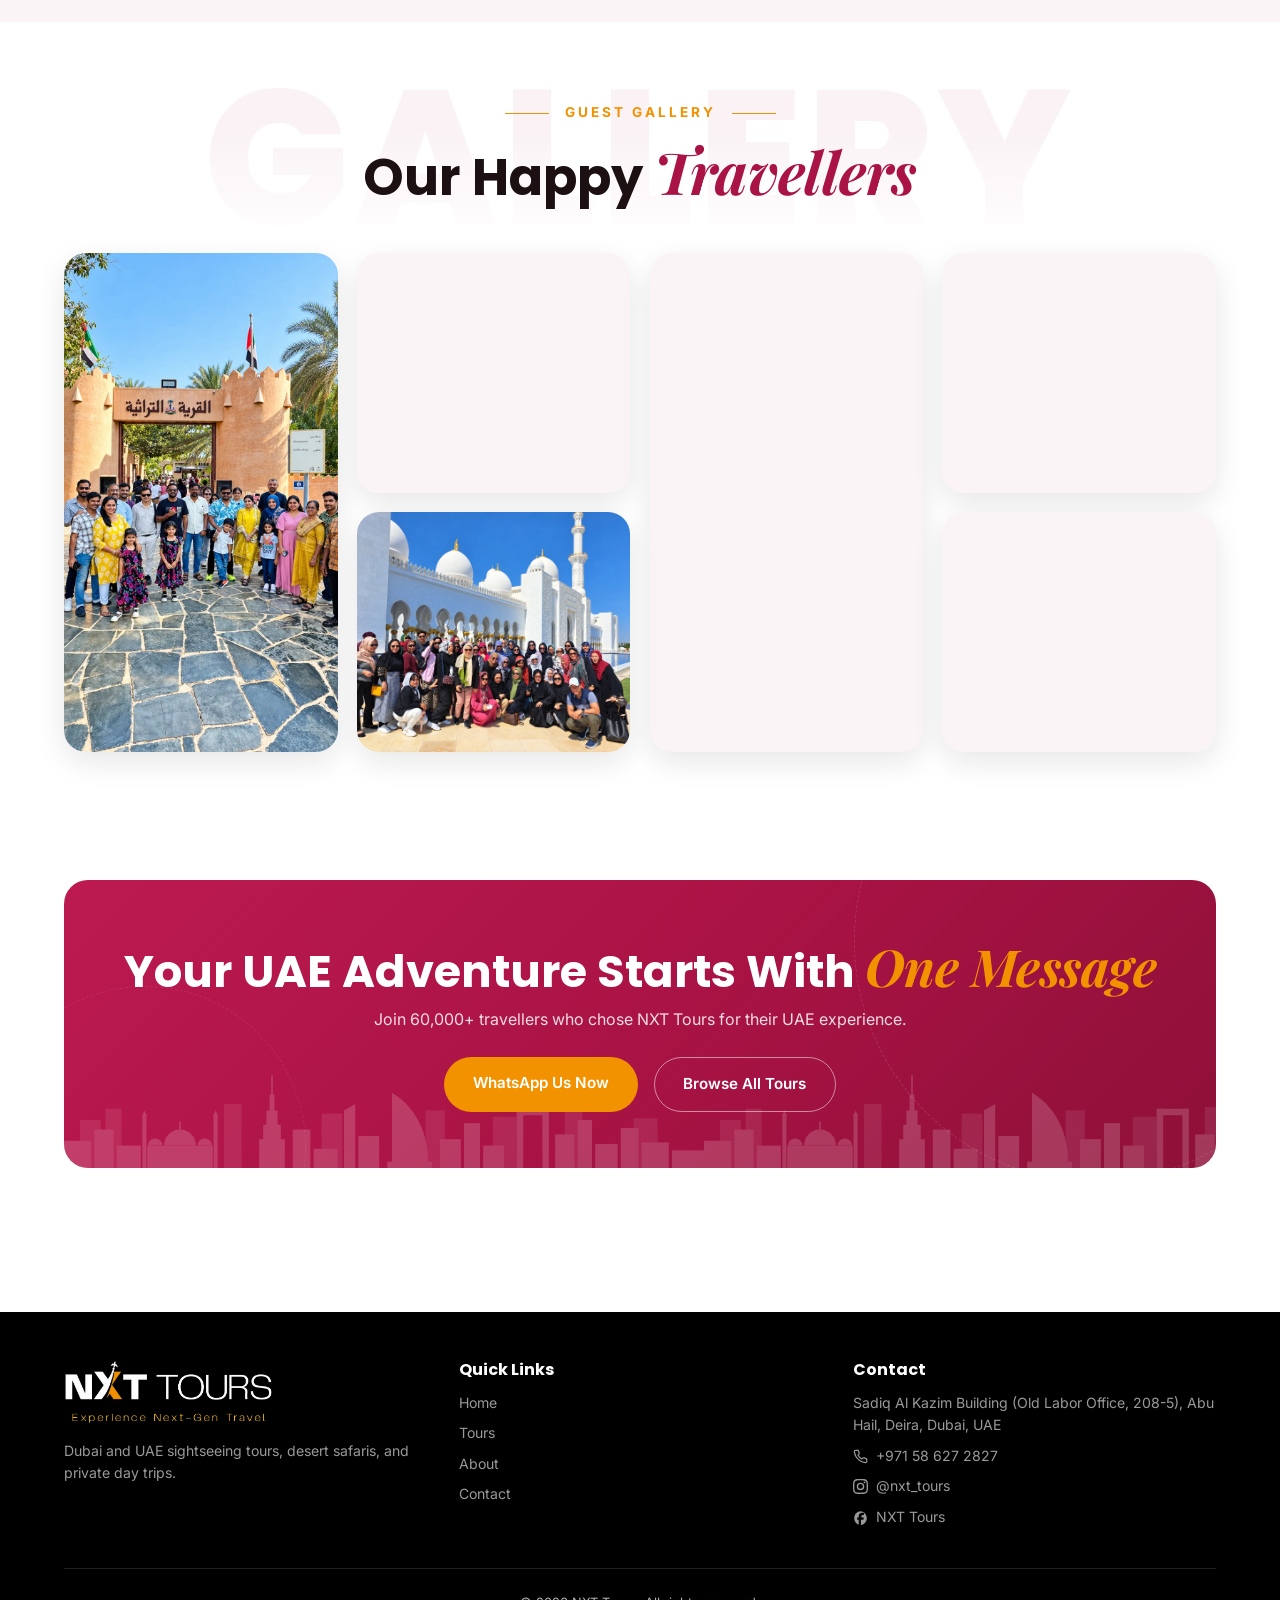
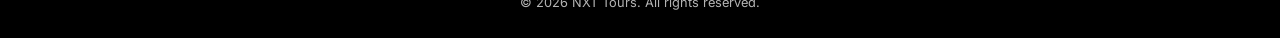
==== commit 0bfb3222: "Pickup points list: smooth open/close slide with rows fading in Co-Authored-By: Claude Opus 5.5 <nor" ====
--- a/index.html
+++ b/index.html
@@ -25,7 +25,7 @@
 
   <link rel="icon" type="image/png" href="images/favicon.png" />
 
-  <link rel="stylesheet" href="css/style.css?v=20261005t" />
+  <link rel="stylesheet" href="css/style.css?v=20261005v" />
 </head>
 <body>
 
@@ -656,8 +656,8 @@
 
   <a href="https://wa.me/971586272827" class="whatsapp-float" target="_blank" rel="noopener" aria-label="Chat on WhatsApp"><svg class="icon-wa" viewBox="0 0 24 24" fill="currentColor" aria-hidden="true"><path d="M17.472 14.382c-.297-.149-1.758-.867-2.03-.967-.273-.099-.471-.148-.67.15-.197.297-.767.966-.94 1.164-.173.199-.347.223-.644.075-.297-.15-1.255-.463-2.39-1.475-.883-.788-1.48-1.761-1.653-2.059-.173-.297-.018-.458.13-.606.134-.133.298-.347.446-.52.149-.174.198-.298.298-.497.099-.198.05-.371-.025-.52-.075-.149-.669-1.612-.916-2.207-.242-.579-.487-.5-.669-.51-.173-.008-.372-.01-.571-.01-.198 0-.52.074-.792.372-.272.297-1.04 1.016-1.04 2.479 0 1.462 1.065 2.875 1.213 3.074.149.198 2.096 3.2 5.077 4.487.709.306 1.262.489 1.694.625.712.227 1.36.195 1.871.118.571-.085 1.758-.719 2.006-1.413.248-.694.248-1.289.173-1.413-.074-.124-.272-.198-.57-.347m-5.421 7.403h-.004a9.87 9.87 0 01-5.031-1.378l-.361-.214-3.741.982.998-3.648-.235-.374a9.86 9.86 0 01-1.51-5.26c.001-5.45 4.436-9.884 9.888-9.884 2.64 0 5.122 1.03 6.988 2.898a9.825 9.825 0 012.893 6.994c-.003 5.45-4.437 9.884-9.885 9.884m8.413-18.297A11.815 11.815 0 0012.05 0C5.495 0 .16 5.335.157 11.892c0 2.096.547 4.142 1.588 5.945L.057 24l6.305-1.654a11.882 11.882 0 005.683 1.448h.005c6.554 0 11.89-5.335 11.893-11.893a11.821 11.821 0 00-3.48-8.413"/></svg></a>
 
-  <script src="js/i18n.js?v=20261005t"></script>
-  <script src="js/config.js?v=20261005t"></script>
-  <script src="js/script.js?v=20261005t"></script>
+  <script src="js/i18n.js?v=20261005v"></script>
+  <script src="js/config.js?v=20261005v"></script>
+  <script src="js/script.js?v=20261005v"></script>
 </body>
 </html>
--- a/css/style.css
+++ b/css/style.css
@@ -7562,6 +7562,53 @@
   transform: rotate(-135deg) translateY(-3px);
 }
 
+/* Opening / closing slide (script.js sets the height); the arrow turns back as soon as it starts closing */
+.tl-pickup-body {
+  overflow: hidden;
+  transition: height 0.5s cubic-bezier(0.2, 0.8, 0.2, 1);
+}
+
+.tl-pickup.is-closing summary::after {
+  transform: rotate(45deg) translateY(-3px);
+}
+
+/* The rows fade and slide in one after another while it opens */
+.tl-pickup[open]:not(.is-closing) .tl-pickup-note,
+.tl-pickup[open]:not(.is-closing) tbody tr {
+  animation: pickup-row-in 0.45s cubic-bezier(0.2, 0.8, 0.2, 1) both;
+}
+
+.tl-pickup[open]:not(.is-closing) tbody tr:nth-child(n + 2) { animation-delay: 0.04s; }
+.tl-pickup[open]:not(.is-closing) tbody tr:nth-child(n + 4) { animation-delay: 0.08s; }
+.tl-pickup[open]:not(.is-closing) tbody tr:nth-child(n + 6) { animation-delay: 0.12s; }
+.tl-pickup[open]:not(.is-closing) tbody tr:nth-child(n + 8) { animation-delay: 0.16s; }
+.tl-pickup[open]:not(.is-closing) tbody tr:nth-child(n + 10) { animation-delay: 0.2s; }
+.tl-pickup[open]:not(.is-closing) tbody tr:nth-child(n + 12) { animation-delay: 0.24s; }
+
+.tl-pickup.is-closing .tl-pickup-body {
+  opacity: 0.4;
+  transition: height 0.45s cubic-bezier(0.4, 0, 0.2, 1), opacity 0.45s ease;
+}
+
+@keyframes pickup-row-in {
+  from {
+    opacity: 0;
+    transform: translateY(8px);
+  }
+}
+
+@media (prefers-reduced-motion: reduce) {
+  .tl-pickup-body,
+  .tl-pickup summary::after {
+    transition: none;
+  }
+
+  .tl-pickup[open] .tl-pickup-note,
+  .tl-pickup[open] tbody tr {
+    animation: none;
+  }
+}
+
 .tl-pickup-note {
   padding: 0 1.1rem 0.6rem;
   font-size: 0.8rem;
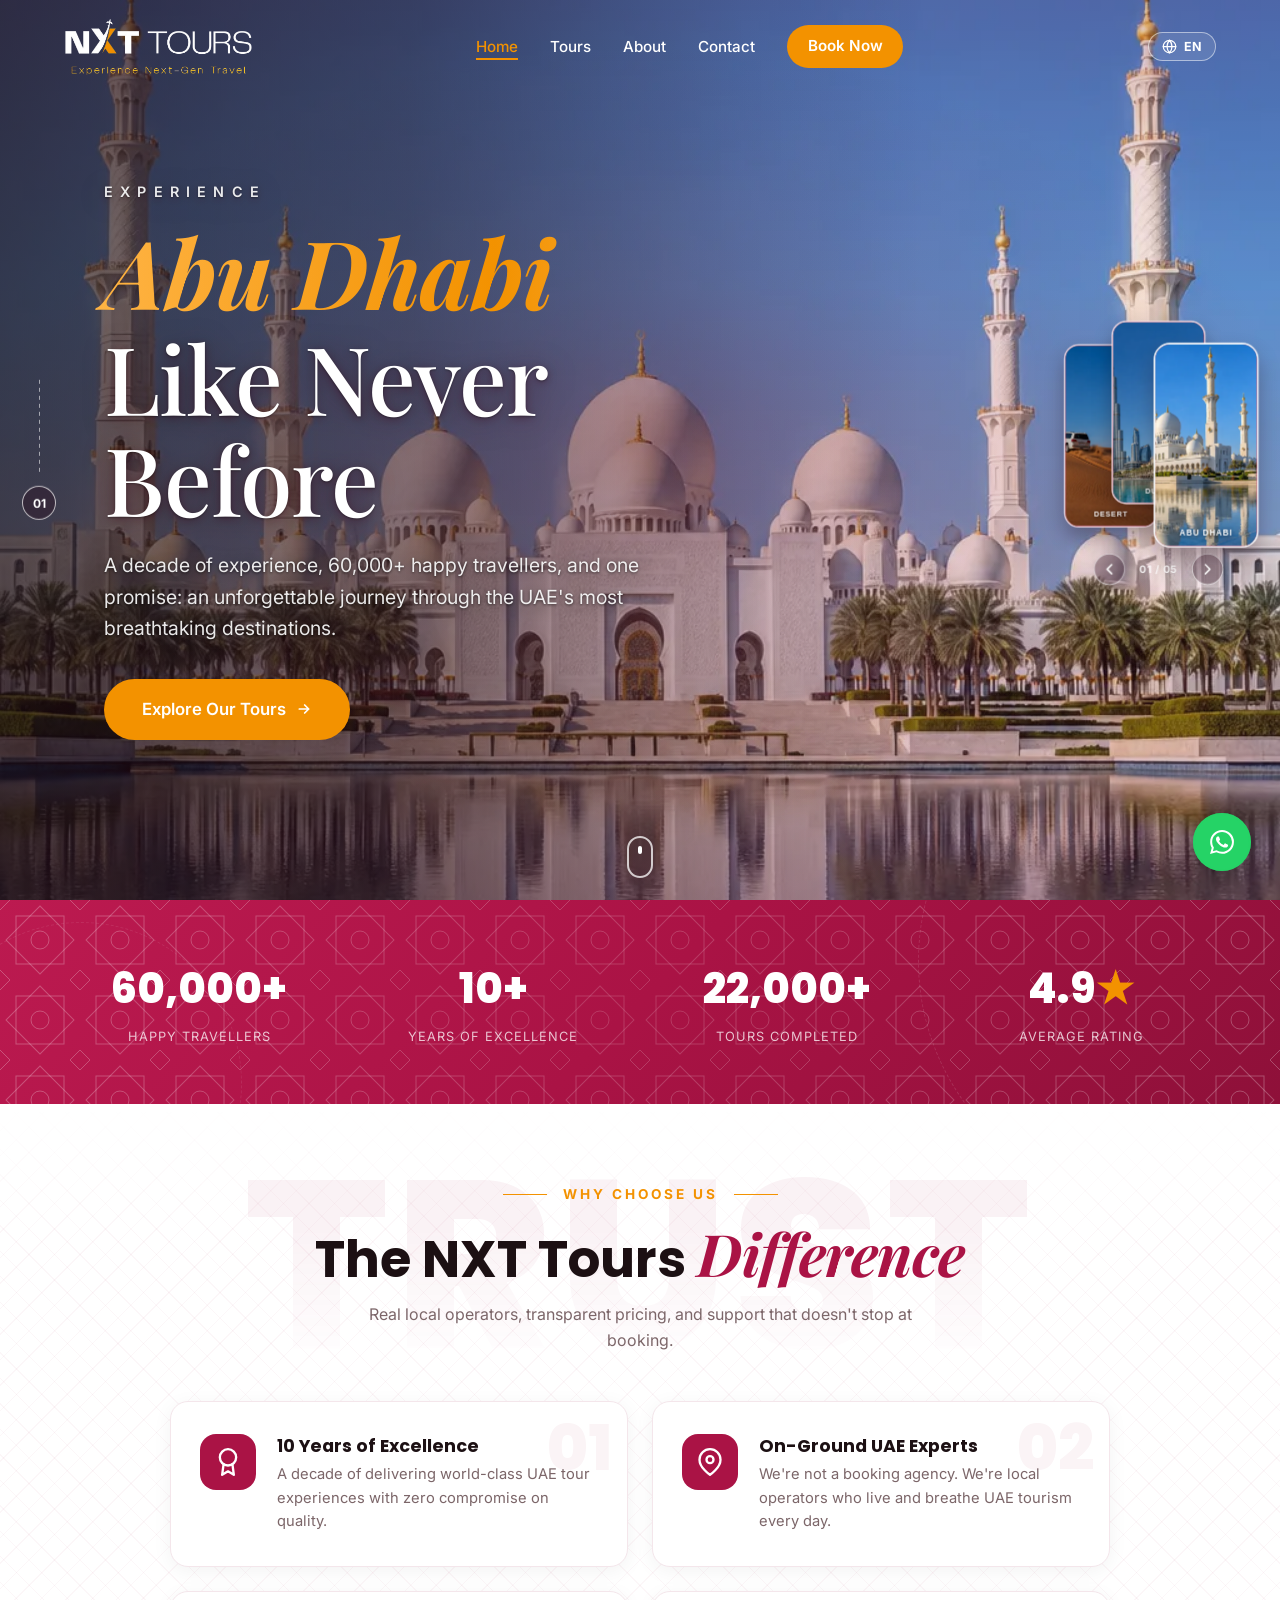
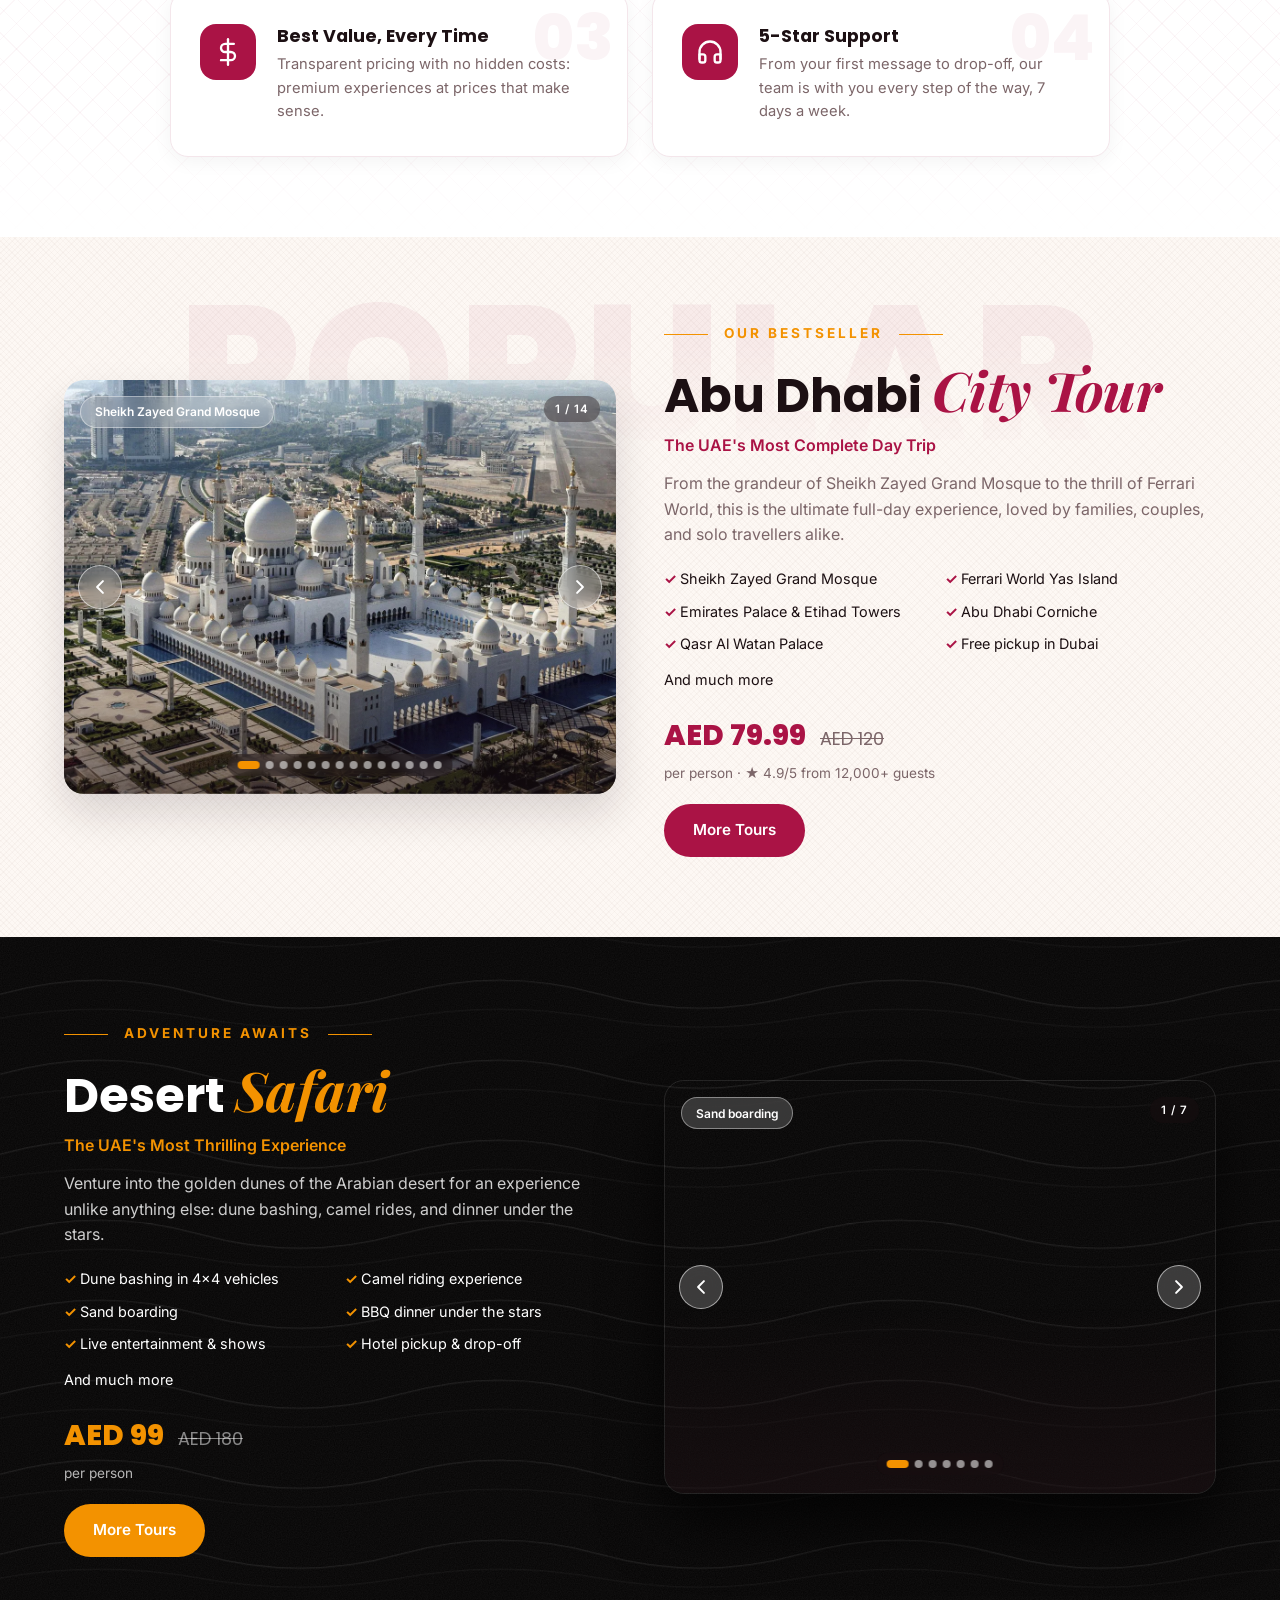
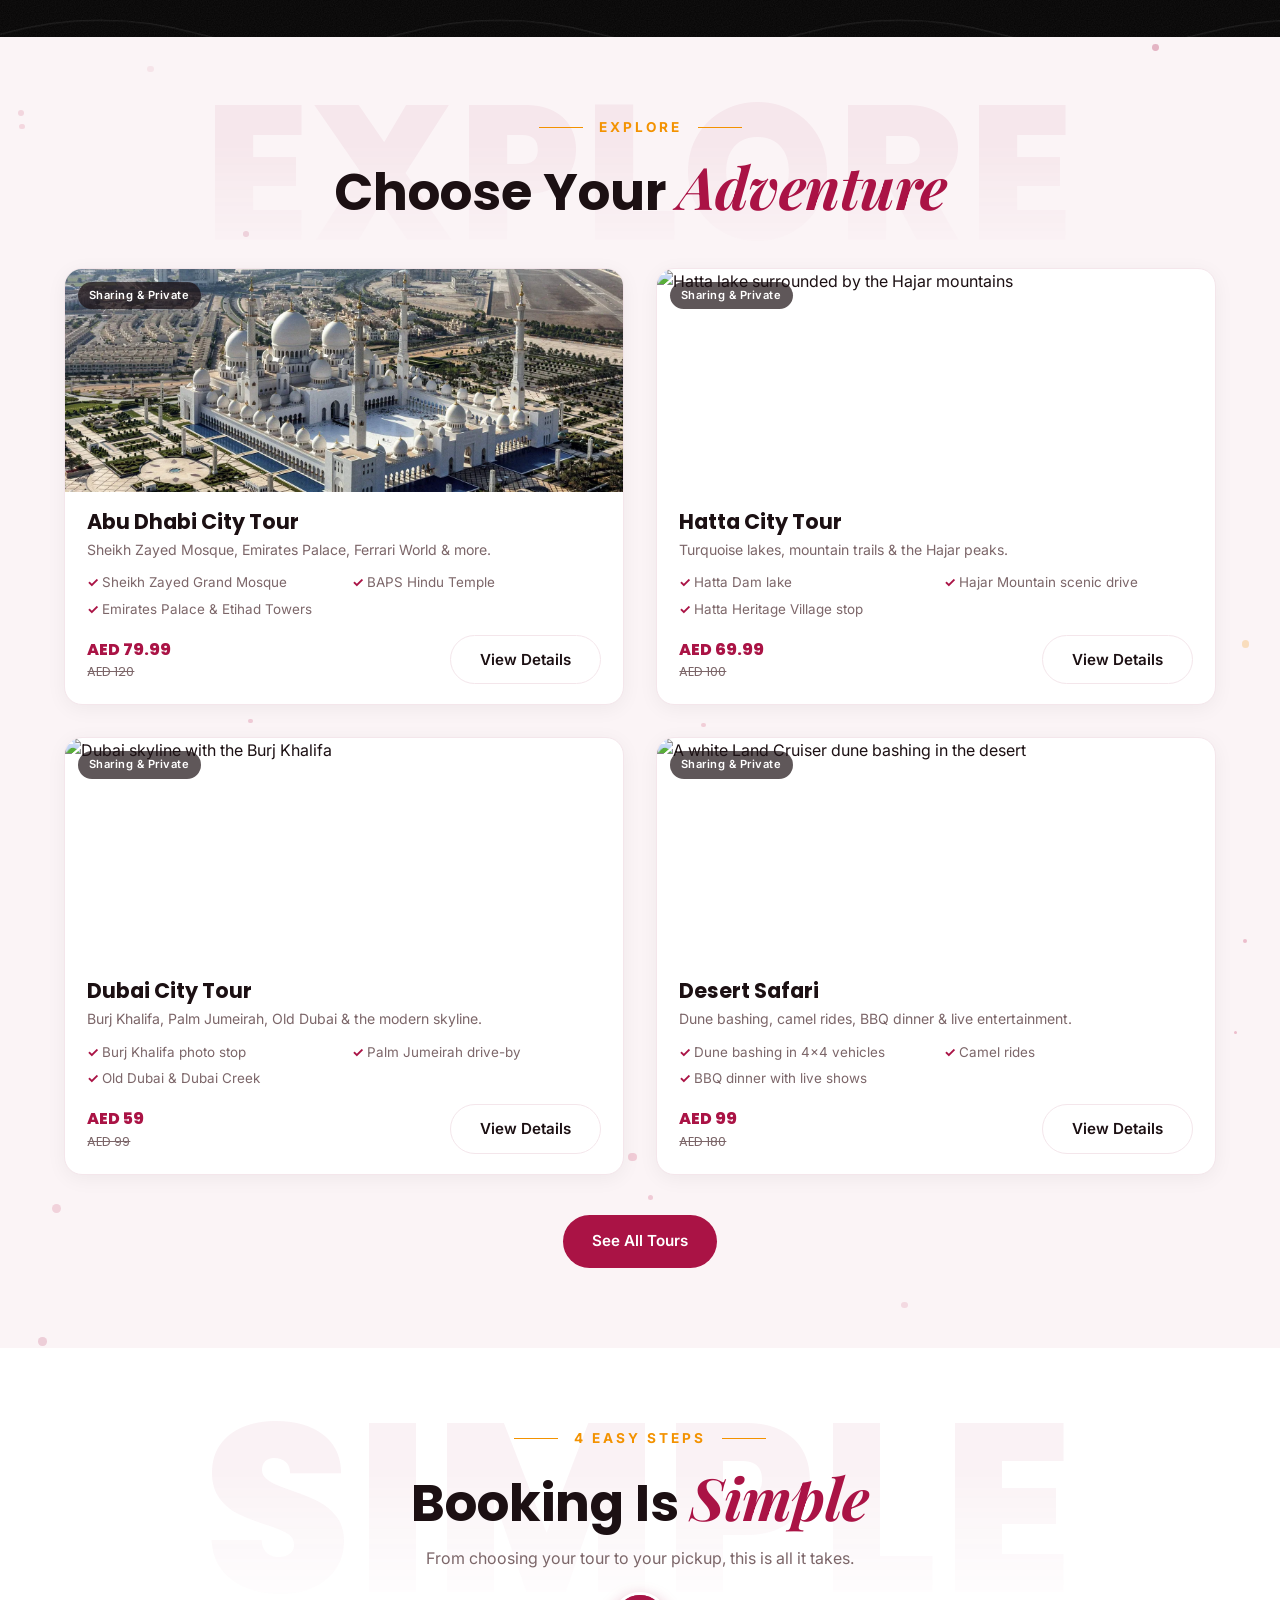
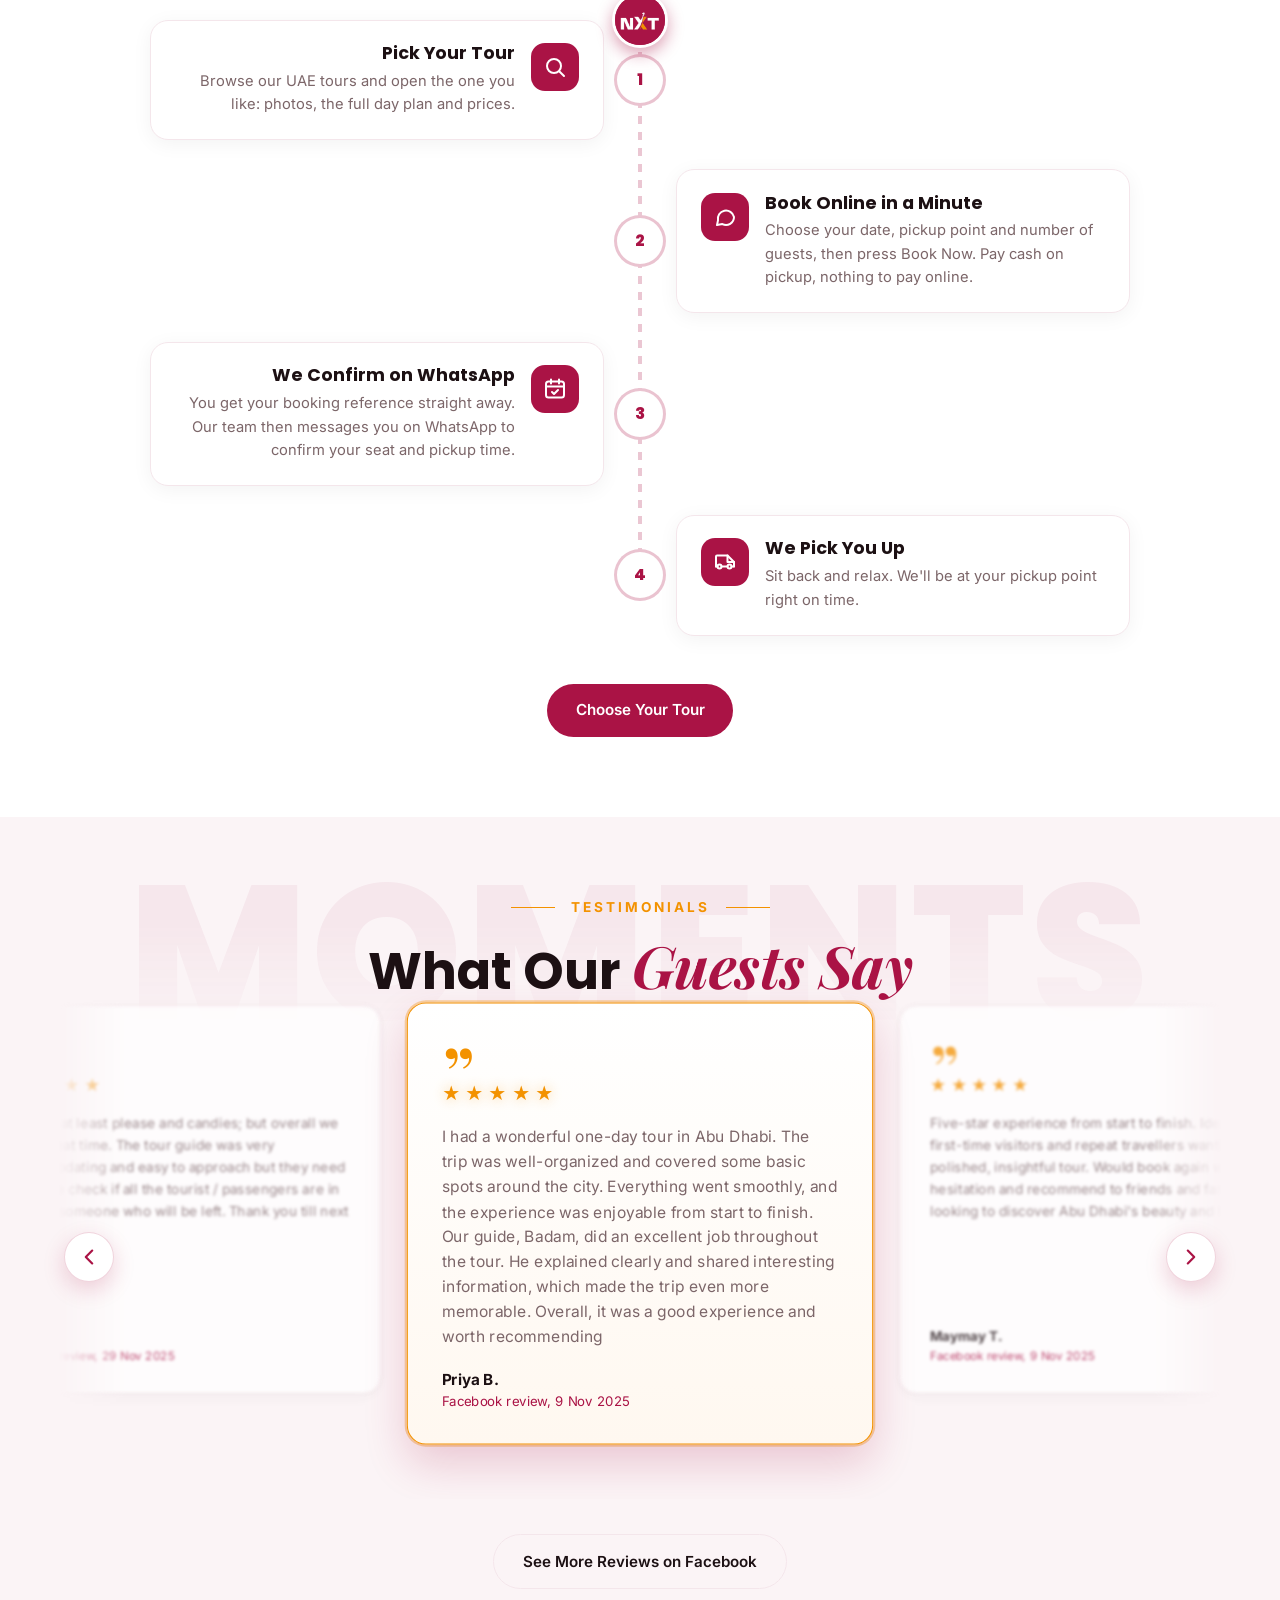
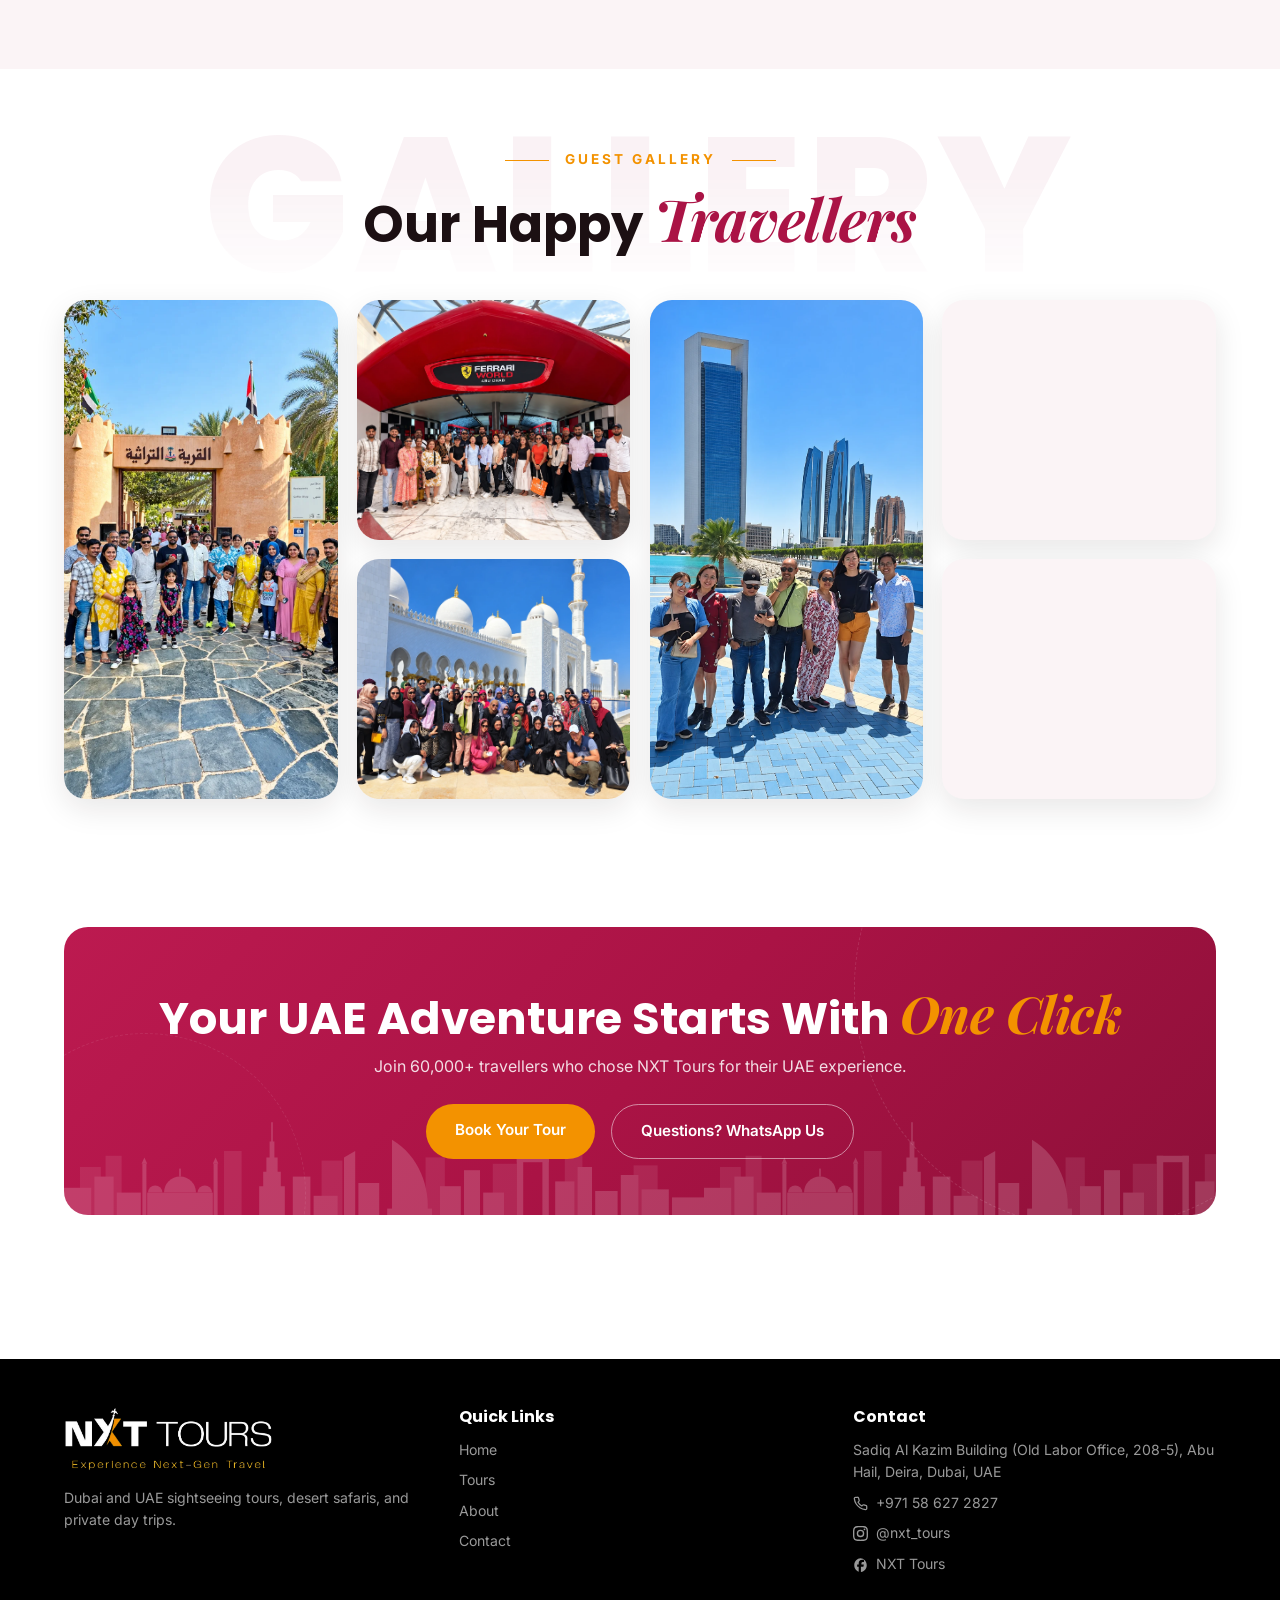
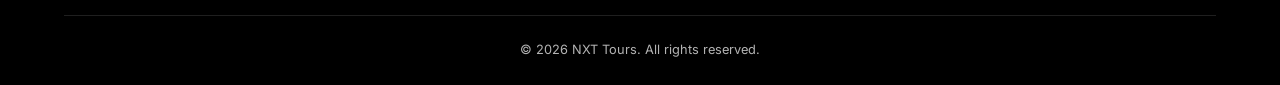
==== commit e1ec6613: "Booking wording across the site: book online, pay cash on pickup, we confirm on WhatsApp (all 5 lang" ====
--- a/index.html
+++ b/index.html
@@ -25,7 +25,7 @@
 
   <link rel="icon" type="image/png" href="images/favicon.png" />
 
-  <link rel="stylesheet" href="css/style.css?v=20261005v" />
+  <link rel="stylesheet" href="css/style.css?v=20261005w" />
 </head>
 <body>
 
@@ -42,7 +42,7 @@
         <li><a href="tours.html" data-i18n="nav.tours">Tours</a></li>
         <li><a href="about.html" data-i18n="nav.about">About</a></li>
         <li><a href="contact.html" data-i18n="nav.contact">Contact</a></li>
-        <li><a href="https://wa.me/971586272827" class="nav-cta" target="_blank" rel="noopener" data-i18n="nav.book">Book on WhatsApp</a></li>
+        <li><a href="tours.html" class="nav-cta" data-i18n="nav.book">Book Now</a></li>
       </ul>
       <!-- Language switcher: js/i18n.js fills the menu and swaps every [data-i18n] element's text -->
       <div class="lang-widget" data-lang-widget>
@@ -442,7 +442,7 @@
     <div class="heading-watermark" aria-hidden="true">SIMPLE</div>
     <span class="eyebrow eyebrow-lines" data-i18n="process.eyebrow">4 Easy Steps</span>
     <h2 class="section-title"><span data-i18n="process.title">Booking Is</span> <span class="accent-word" data-i18n="process.titleAccent">Simple</span></h2>
-    <p class="section-subtitle" data-i18n="process.sub">From your first message to your pickup, this is all it takes.</p>
+    <p class="section-subtitle" data-i18n="process.sub">From choosing your tour to your pickup, this is all it takes.</p>
 
     <!-- Journey timeline: script.js fills the line + moves the NXT logo marker while you scroll -->
     <div class="journey" data-journey>
@@ -458,8 +458,8 @@
           <div class="journey-card card fade-up">
             <div class="journey-icon"><svg viewBox="0 0 24 24" fill="none" stroke="currentColor" stroke-width="2" stroke-linecap="round" stroke-linejoin="round" aria-hidden="true"><circle cx="11" cy="11" r="7" /><path d="M21 21l-4.3-4.3" /></svg></div>
             <div>
-              <h3 data-i18n="process.s1t">Browse Tours</h3>
-              <p data-i18n="process.s1p">Explore our range of UAE tours and find the perfect experience for you.</p>
+              <h3 data-i18n="process.s1t">Pick Your Tour</h3>
+              <p data-i18n="process.s1p">Browse our UAE tours and open the one you like: photos, the full day plan and prices.</p>
             </div>
           </div>
         </li>
@@ -468,8 +468,8 @@
           <div class="journey-card card fade-up">
             <div class="journey-icon"><svg viewBox="0 0 24 24" fill="none" stroke="currentColor" stroke-width="2" stroke-linecap="round" stroke-linejoin="round" aria-hidden="true"><path d="M21 12a8 8 0 0 1-11.6 7.1L4 20l1-4.6A8 8 0 1 1 21 12z" /></svg></div>
             <div>
-              <h3 data-i18n="process.s2t">Contact Us</h3>
-              <p data-i18n="process.s2p">Reach out on WhatsApp or fill our form. Our team responds within minutes.</p>
+              <h3 data-i18n="process.s2t">Book Online in a Minute</h3>
+              <p data-i18n="process.s2p">Choose your date, pickup point and number of guests, then press Book Now. Pay cash on pickup, nothing to pay online.</p>
             </div>
           </div>
         </li>
@@ -478,8 +478,8 @@
           <div class="journey-card card fade-up">
             <div class="journey-icon"><svg viewBox="0 0 24 24" fill="none" stroke="currentColor" stroke-width="2" stroke-linecap="round" stroke-linejoin="round" aria-hidden="true"><rect x="3" y="4.5" width="18" height="16" rx="2.5" /><path d="M8 2.5v4M16 2.5v4M3 9.5h18M9 15l2 2 4-4" /></svg></div>
             <div>
-              <h3 data-i18n="process.s3t">Confirm Booking</h3>
-              <p data-i18n="process.s3p">Share your details, date, and group size, and we'll confirm everything.</p>
+              <h3 data-i18n="process.s3t">We Confirm on WhatsApp</h3>
+              <p data-i18n="process.s3p">You get your booking reference straight away. Our team then messages you on WhatsApp to confirm your seat and pickup time.</p>
             </div>
           </div>
         </li>
@@ -497,7 +497,7 @@
     </div>
 
     <div class="journey-cta">
-      <a href="https://wa.me/971586272827" class="btn btn-solid" target="_blank" rel="noopener" data-i18n="process.cta">Start Your Booking on WhatsApp</a>
+      <a href="tours.html" class="btn btn-solid" data-i18n="process.cta">Choose Your Tour</a>
     </div>
   </div>
   </section>
@@ -614,11 +614,11 @@
   <section class="container" style="padding-top:3rem;padding-bottom:5rem;">
     <div class="cta-strip fade-up">
       <div class="ring-decor"></div>
-      <h2><span data-i18n="cta.title">Your UAE Adventure Starts With</span> <span class="accent-word" data-i18n="cta.titleAccent">One Message</span></h2>
+      <h2><span data-i18n="cta.title">Your UAE Adventure Starts With</span> <span class="accent-word" data-i18n="cta.titleAccent">One Click</span></h2>
       <p data-i18n="cta.sub">Join 60,000+ travellers who chose NXT Tours for their UAE experience.</p>
       <div class="hero-actions">
-        <a href="https://wa.me/971586272827" class="btn btn-accent" target="_blank" rel="noopener" data-i18n="cta.btn1">WhatsApp Us Now</a>
-        <a href="tours.html" class="btn btn-outline" data-i18n="cta.btn2">Browse All Tours</a>
+        <a href="tours.html" class="btn btn-accent" data-i18n="cta.btn1">Book Your Tour</a>
+        <a href="https://wa.me/971586272827" class="btn btn-outline" target="_blank" rel="noopener" data-i18n="cta.btn2">Questions? WhatsApp Us</a>
       </div>
     </div>
   </section>
@@ -656,8 +656,8 @@
 
   <a href="https://wa.me/971586272827" class="whatsapp-float" target="_blank" rel="noopener" aria-label="Chat on WhatsApp"><svg class="icon-wa" viewBox="0 0 24 24" fill="currentColor" aria-hidden="true"><path d="M17.472 14.382c-.297-.149-1.758-.867-2.03-.967-.273-.099-.471-.148-.67.15-.197.297-.767.966-.94 1.164-.173.199-.347.223-.644.075-.297-.15-1.255-.463-2.39-1.475-.883-.788-1.48-1.761-1.653-2.059-.173-.297-.018-.458.13-.606.134-.133.298-.347.446-.52.149-.174.198-.298.298-.497.099-.198.05-.371-.025-.52-.075-.149-.669-1.612-.916-2.207-.242-.579-.487-.5-.669-.51-.173-.008-.372-.01-.571-.01-.198 0-.52.074-.792.372-.272.297-1.04 1.016-1.04 2.479 0 1.462 1.065 2.875 1.213 3.074.149.198 2.096 3.2 5.077 4.487.709.306 1.262.489 1.694.625.712.227 1.36.195 1.871.118.571-.085 1.758-.719 2.006-1.413.248-.694.248-1.289.173-1.413-.074-.124-.272-.198-.57-.347m-5.421 7.403h-.004a9.87 9.87 0 01-5.031-1.378l-.361-.214-3.741.982.998-3.648-.235-.374a9.86 9.86 0 01-1.51-5.26c.001-5.45 4.436-9.884 9.888-9.884 2.64 0 5.122 1.03 6.988 2.898a9.825 9.825 0 012.893 6.994c-.003 5.45-4.437 9.884-9.885 9.884m8.413-18.297A11.815 11.815 0 0012.05 0C5.495 0 .16 5.335.157 11.892c0 2.096.547 4.142 1.588 5.945L.057 24l6.305-1.654a11.882 11.882 0 005.683 1.448h.005c6.554 0 11.89-5.335 11.893-11.893a11.821 11.821 0 00-3.48-8.413"/></svg></a>
 
-  <script src="js/i18n.js?v=20261005v"></script>
-  <script src="js/config.js?v=20261005v"></script>
-  <script src="js/script.js?v=20261005v"></script>
+  <script src="js/i18n.js?v=20261005w"></script>
+  <script src="js/config.js?v=20261005w"></script>
+  <script src="js/script.js?v=20261005w"></script>
 </body>
 </html>
--- a/css/style.css
+++ b/css/style.css
@@ -7565,7 +7565,8 @@
 /* Opening / closing slide (script.js sets the height); the arrow turns back as soon as it starts closing */
 .tl-pickup-body {
   overflow: hidden;
-  transition: height 0.5s cubic-bezier(0.2, 0.8, 0.2, 1);
+  /* opening: starts slowly and eases in and out (it felt too quick at the start) */
+  transition: height 0.75s cubic-bezier(0.45, 0, 0.25, 1);
 }
 
 .tl-pickup.is-closing summary::after {
@@ -7575,7 +7576,7 @@
 /* The rows fade and slide in one after another while it opens */
 .tl-pickup[open]:not(.is-closing) .tl-pickup-note,
 .tl-pickup[open]:not(.is-closing) tbody tr {
-  animation: pickup-row-in 0.45s cubic-bezier(0.2, 0.8, 0.2, 1) both;
+  animation: pickup-row-in 0.6s cubic-bezier(0.2, 0.8, 0.2, 1) both;
 }
 
 .tl-pickup[open]:not(.is-closing) tbody tr:nth-child(n + 2) { animation-delay: 0.04s; }
@@ -7705,6 +7706,19 @@
   display: block;
   width: 100%;
   text-align: center;
+  margin-top: 0.4rem;
+}
+
+/* "Pay cash on pickup" under the Book Now button */
+.tour-pay {
+  margin-top: 0.7rem;
+  font-size: 0.82rem;
+  font-weight: 600;
+  color: var(--accent-text);
+  text-align: center;
+}
+
+.tour-pay + .tour-ask {
   margin-top: 0.4rem;
 }
 
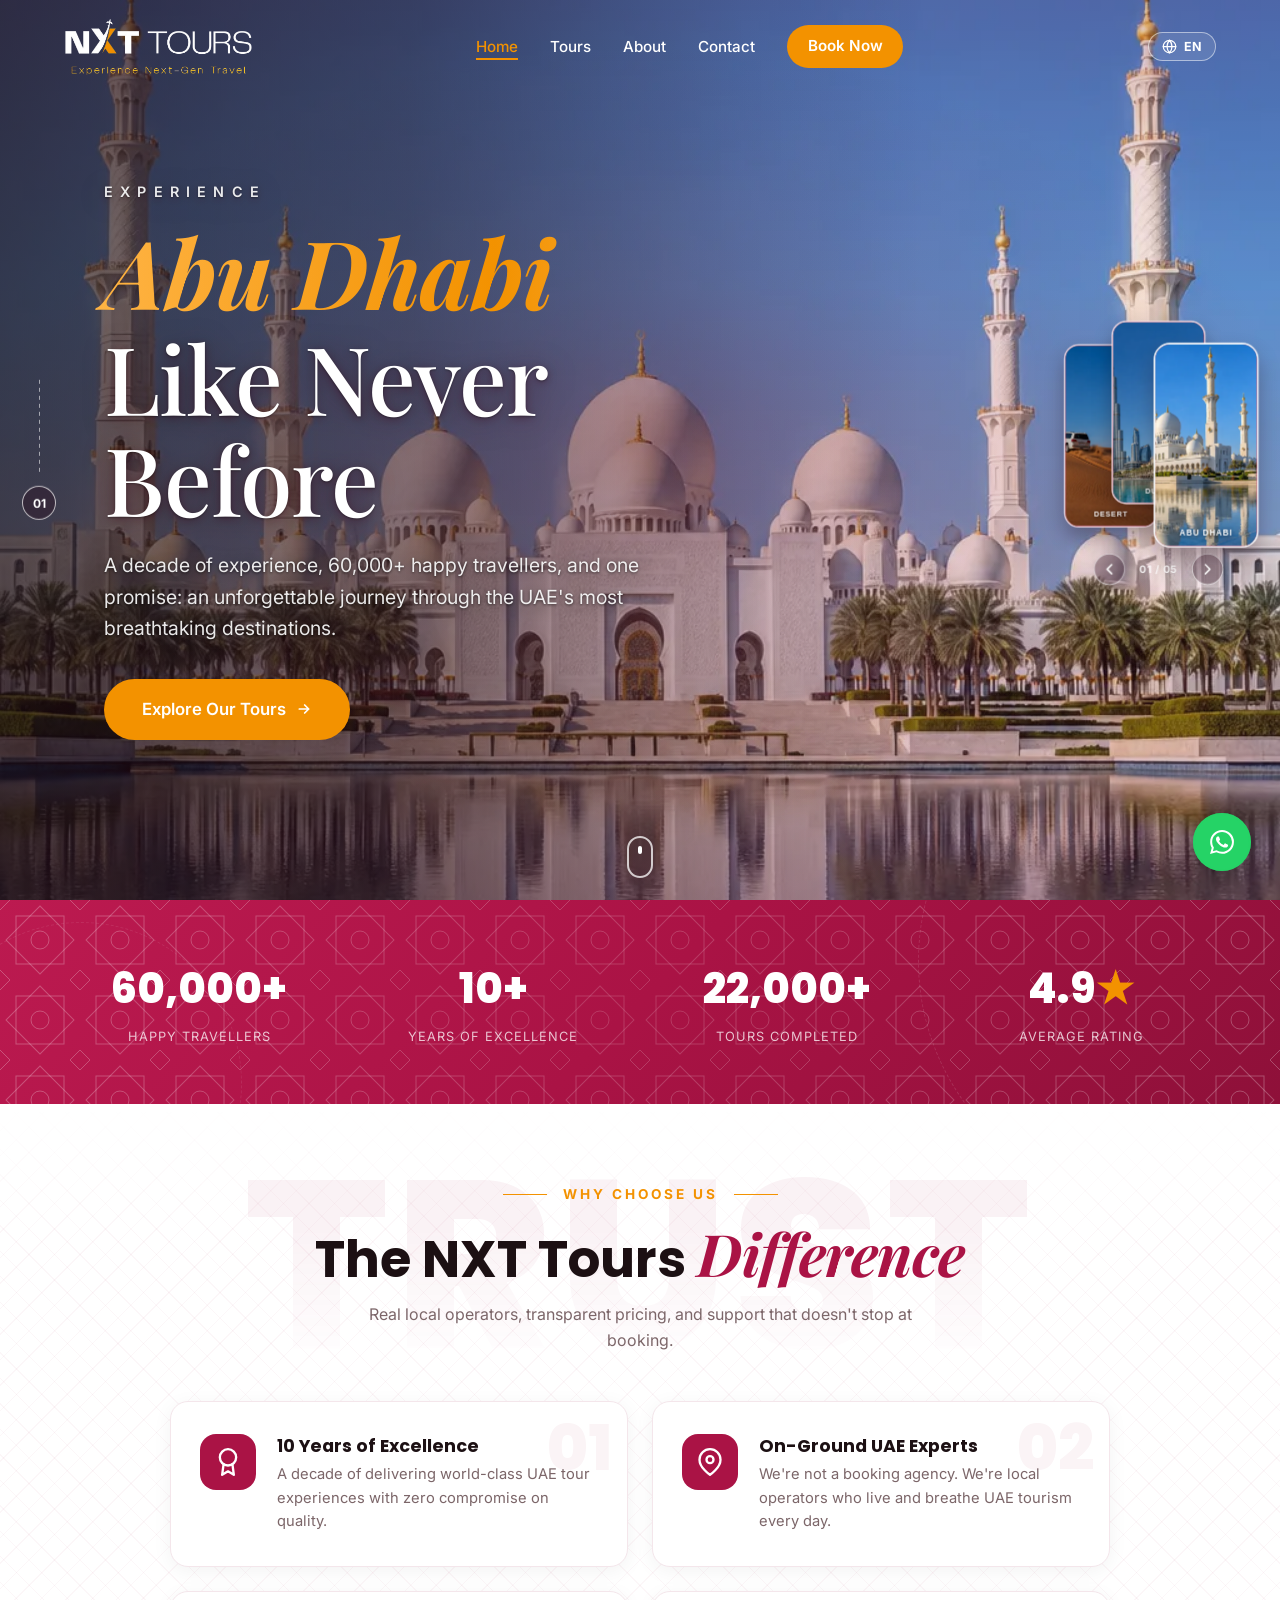
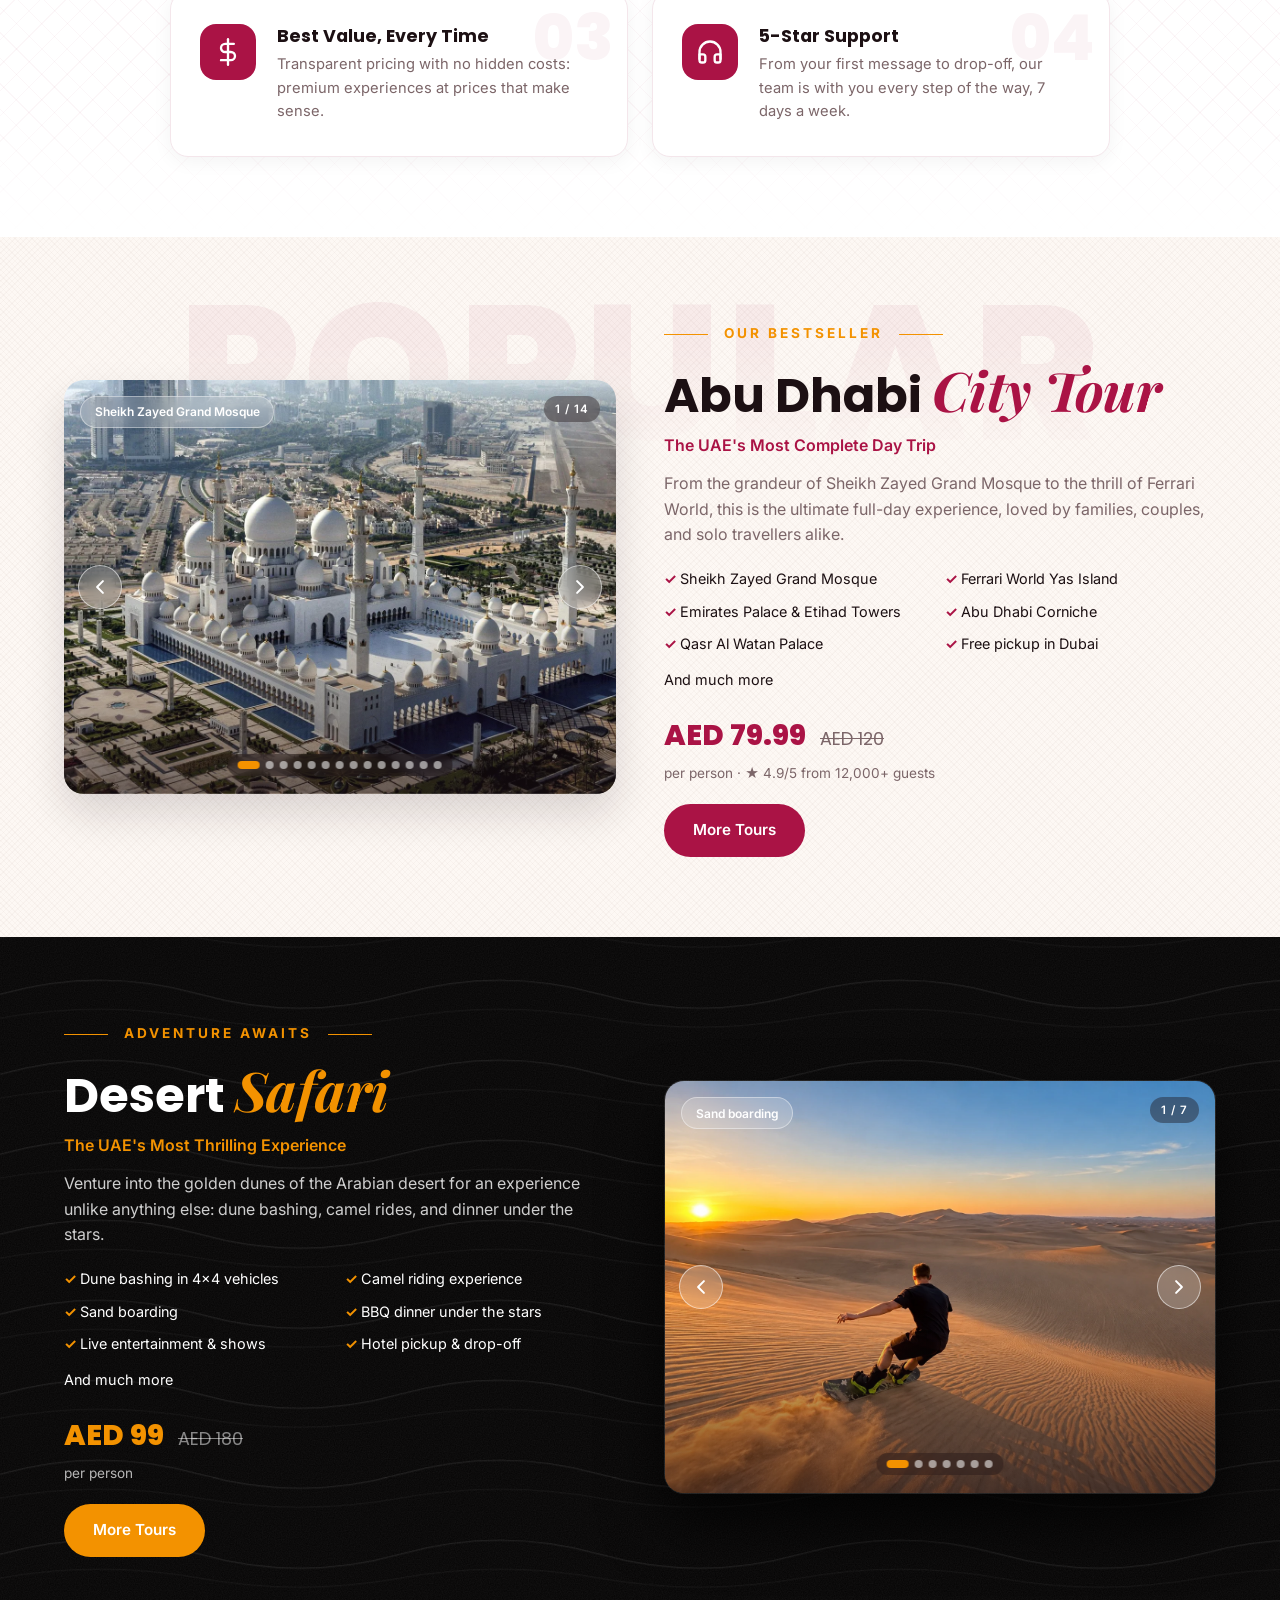
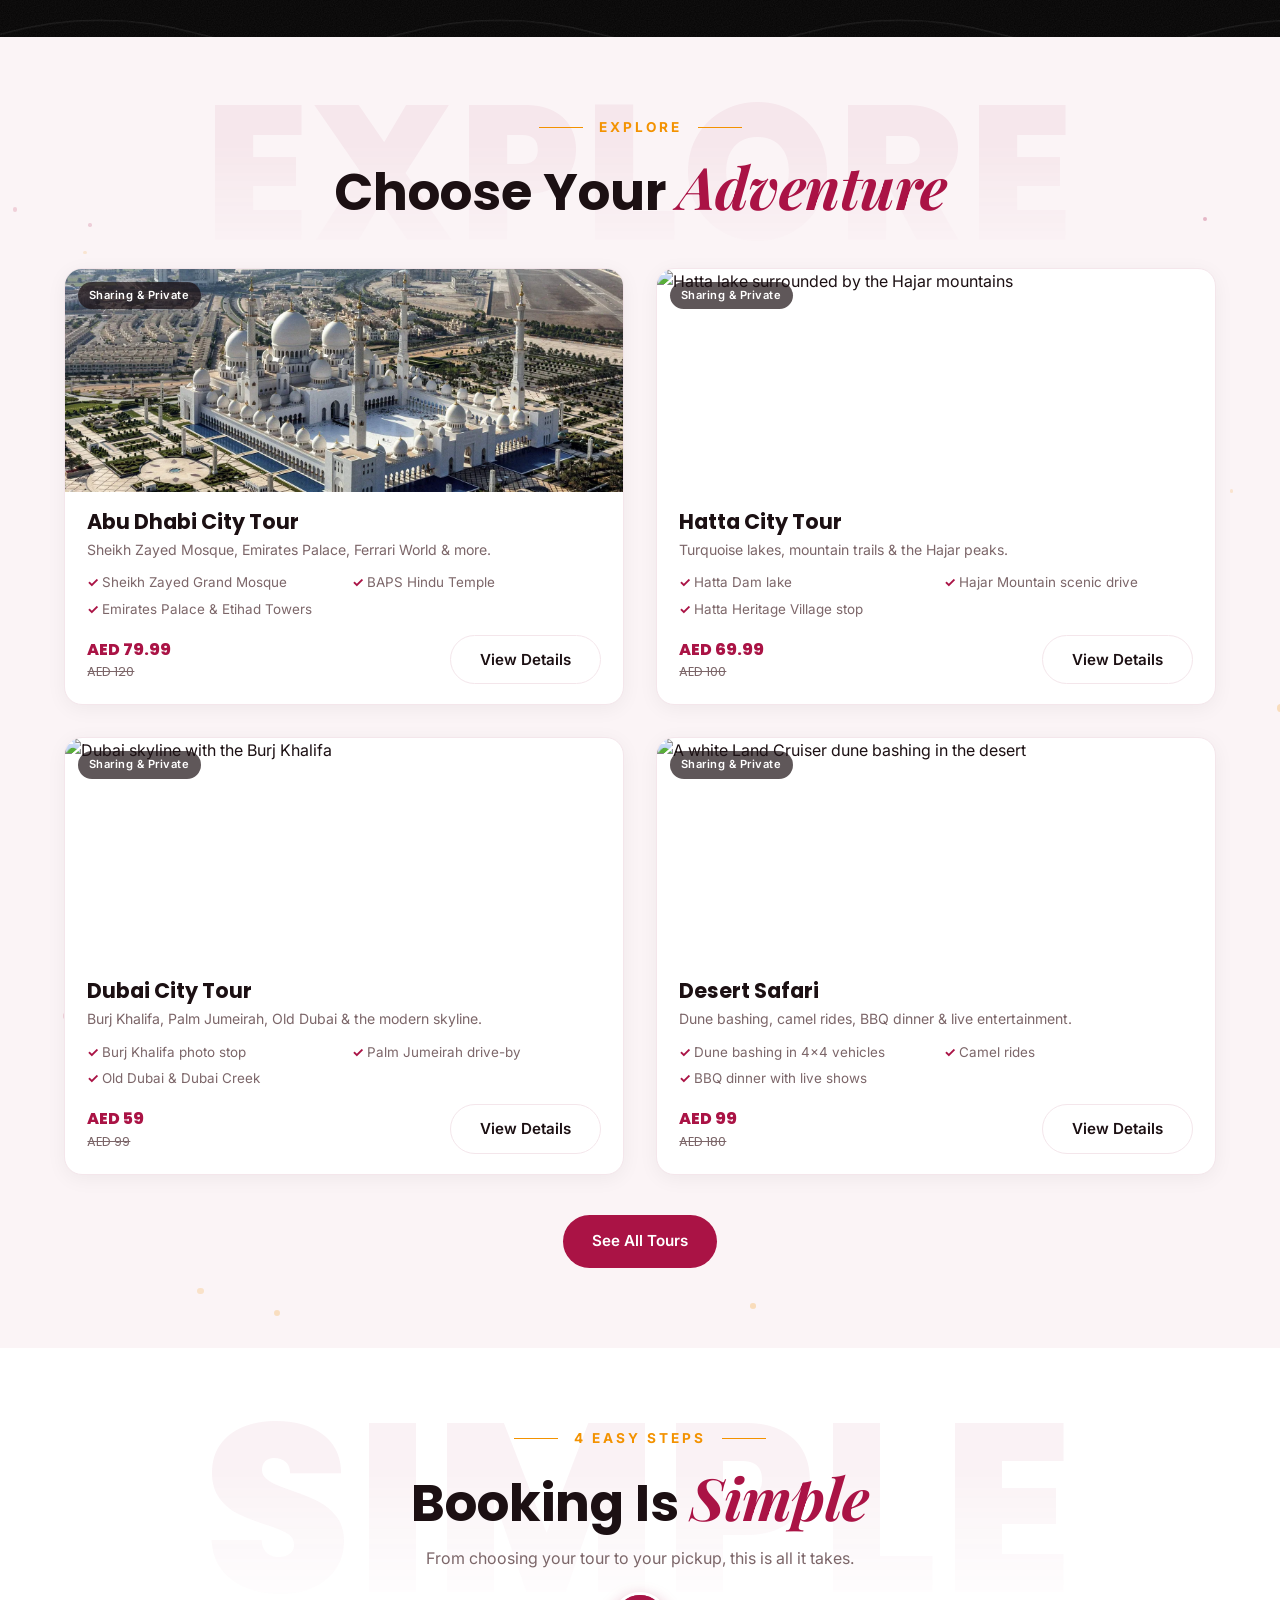
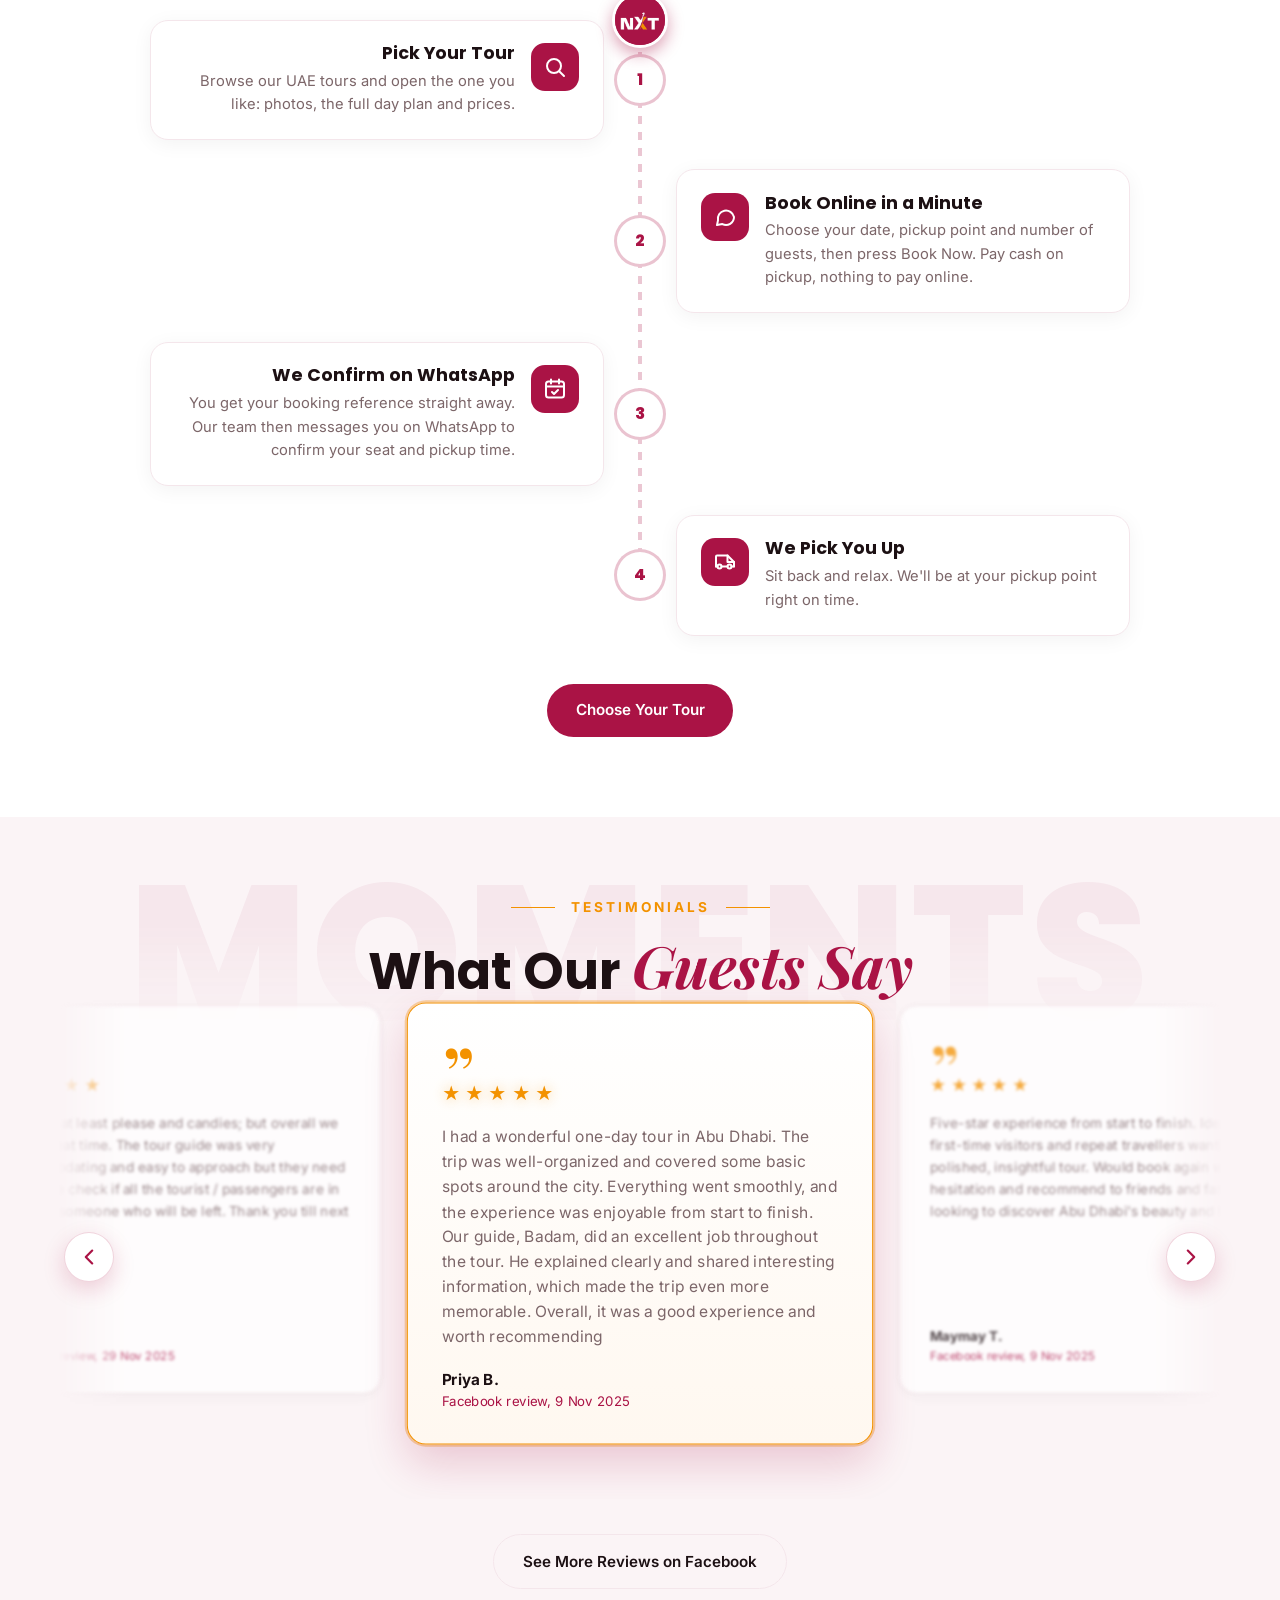
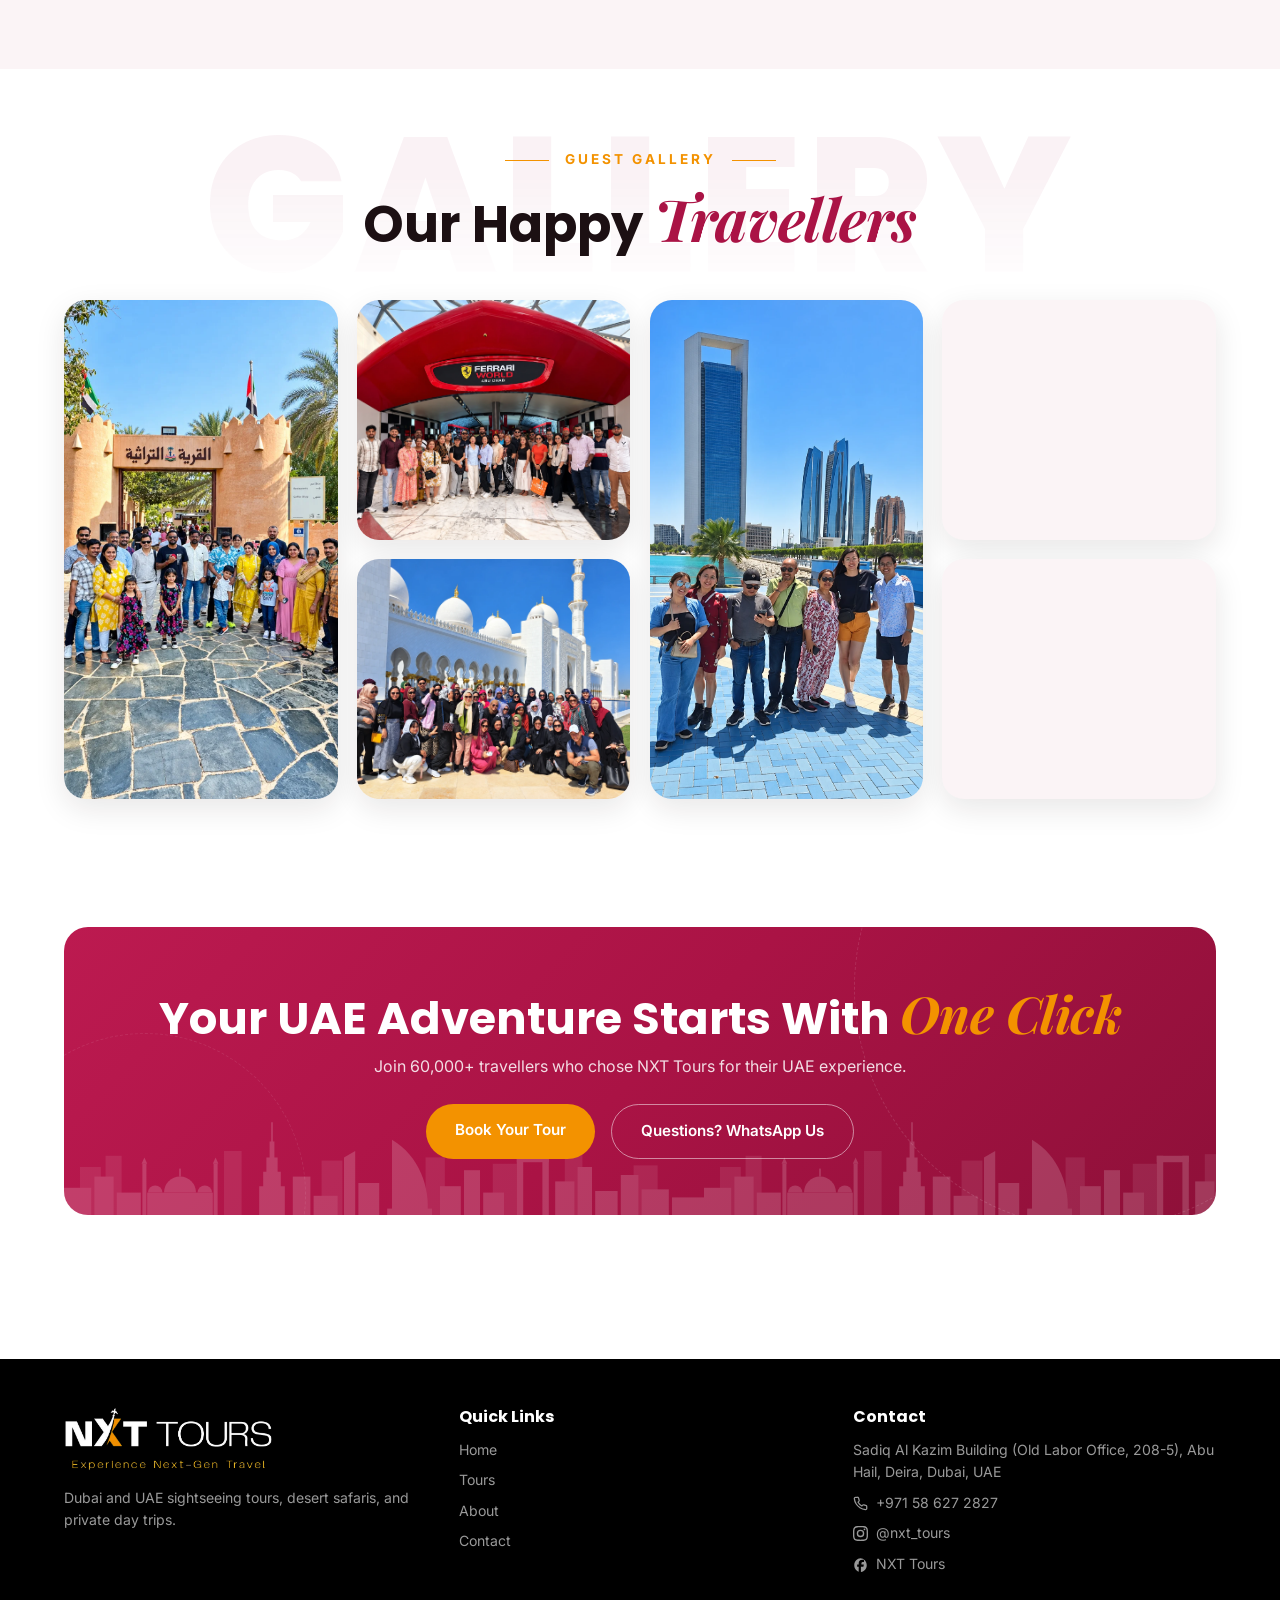
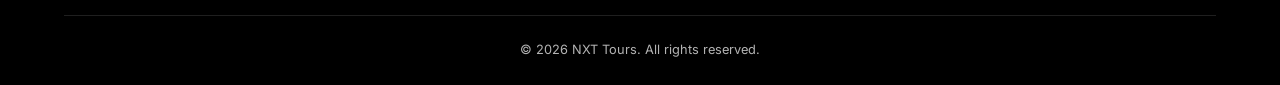
==== commit 4d9e54a1: "Share previews, canonical links, sitemap and robots use nxttours.com Co-Authored-By: Claude Opus 5.5" ====
--- a/index.html
+++ b/index.html
@@ -5,19 +5,19 @@
   <meta name="viewport" content="width=device-width, initial-scale=1.0" />
   <title>NXT Tours | Dubai & UAE Sightseeing Tours from AED 59</title>
   <meta name="description" content="NXT Tours: Experience Next-Gen Travel. Dubai city tours, desert safaris, Abu Dhabi day trips and more with a trusted local UAE operator, 60,000+ happy travellers." />
-  <!-- Share preview (WhatsApp, Facebook, X) + Google. Change the address to nxttours.com when the site moves. -->
-  <link rel="canonical" href="https://abdulraheem02312.github.io/nxt-tours/" />
+  <!-- Share preview (WhatsApp, Facebook, X) + Google. Address = the live site, nxttours.com. -->
+  <link rel="canonical" href="https://nxttours.com/" />
   <meta property="og:type" content="website" />
   <meta property="og:site_name" content="NXT Tours" />
   <meta property="og:title" content="NXT Tours | UAE Day Tours from Dubai with Free Pickup" />
   <meta property="og:description" content="NXT Tours: Experience Next-Gen Travel. Dubai city tours, desert safaris, Abu Dhabi day trips and more with a trusted local UAE operator, 60,000+ happy travellers." />
-  <meta property="og:url" content="https://abdulraheem02312.github.io/nxt-tours/" />
-  <meta property="og:image" content="https://abdulraheem02312.github.io/nxt-tours/images/og-image.jpg" />
+  <meta property="og:url" content="https://nxttours.com/" />
+  <meta property="og:image" content="https://nxttours.com/images/og-image.jpg" />
   <meta property="og:image:width" content="1200" />
   <meta property="og:image:height" content="630" />
   <meta property="og:image:alt" content="NXT Tours: UAE day tours from Dubai with free pickup" />
   <meta name="twitter:card" content="summary_large_image" />
-  <script type="application/ld+json">{"@context":"https://schema.org","@type":"TravelAgency","name":"NXT Tours","slogan":"Experience Next-Gen Travel","url":"https://abdulraheem02312.github.io/nxt-tours/","logo":"https://abdulraheem02312.github.io/nxt-tours/images/nxt-logo-dark.png","image":"https://abdulraheem02312.github.io/nxt-tours/images/og-image.jpg","telephone":"+971586272827","priceRange":"AED 59 - AED 999","address":{"@type":"PostalAddress","streetAddress":"Sadiq Al Kazim Building, Abu Hail","addressLocality":"Deira, Dubai","addressCountry":"AE"},"areaServed":"United Arab Emirates","sameAs":["https://www.facebook.com/toursnxt"]}</script>
+  <script type="application/ld+json">{"@context":"https://schema.org","@type":"TravelAgency","name":"NXT Tours","slogan":"Experience Next-Gen Travel","url":"https://nxttours.com/","logo":"https://nxttours.com/images/nxt-logo-dark.png","image":"https://nxttours.com/images/og-image.jpg","telephone":"+971586272827","priceRange":"AED 59 - AED 999","address":{"@type":"PostalAddress","streetAddress":"Sadiq Al Kazim Building, Abu Hail","addressLocality":"Deira, Dubai","addressCountry":"AE"},"areaServed":"United Arab Emirates","sameAs":["https://www.facebook.com/toursnxt"]}</script>
 
   <link rel="preconnect" href="https://fonts.googleapis.com">
   <link rel="preconnect" href="https://fonts.gstatic.com" crossorigin>
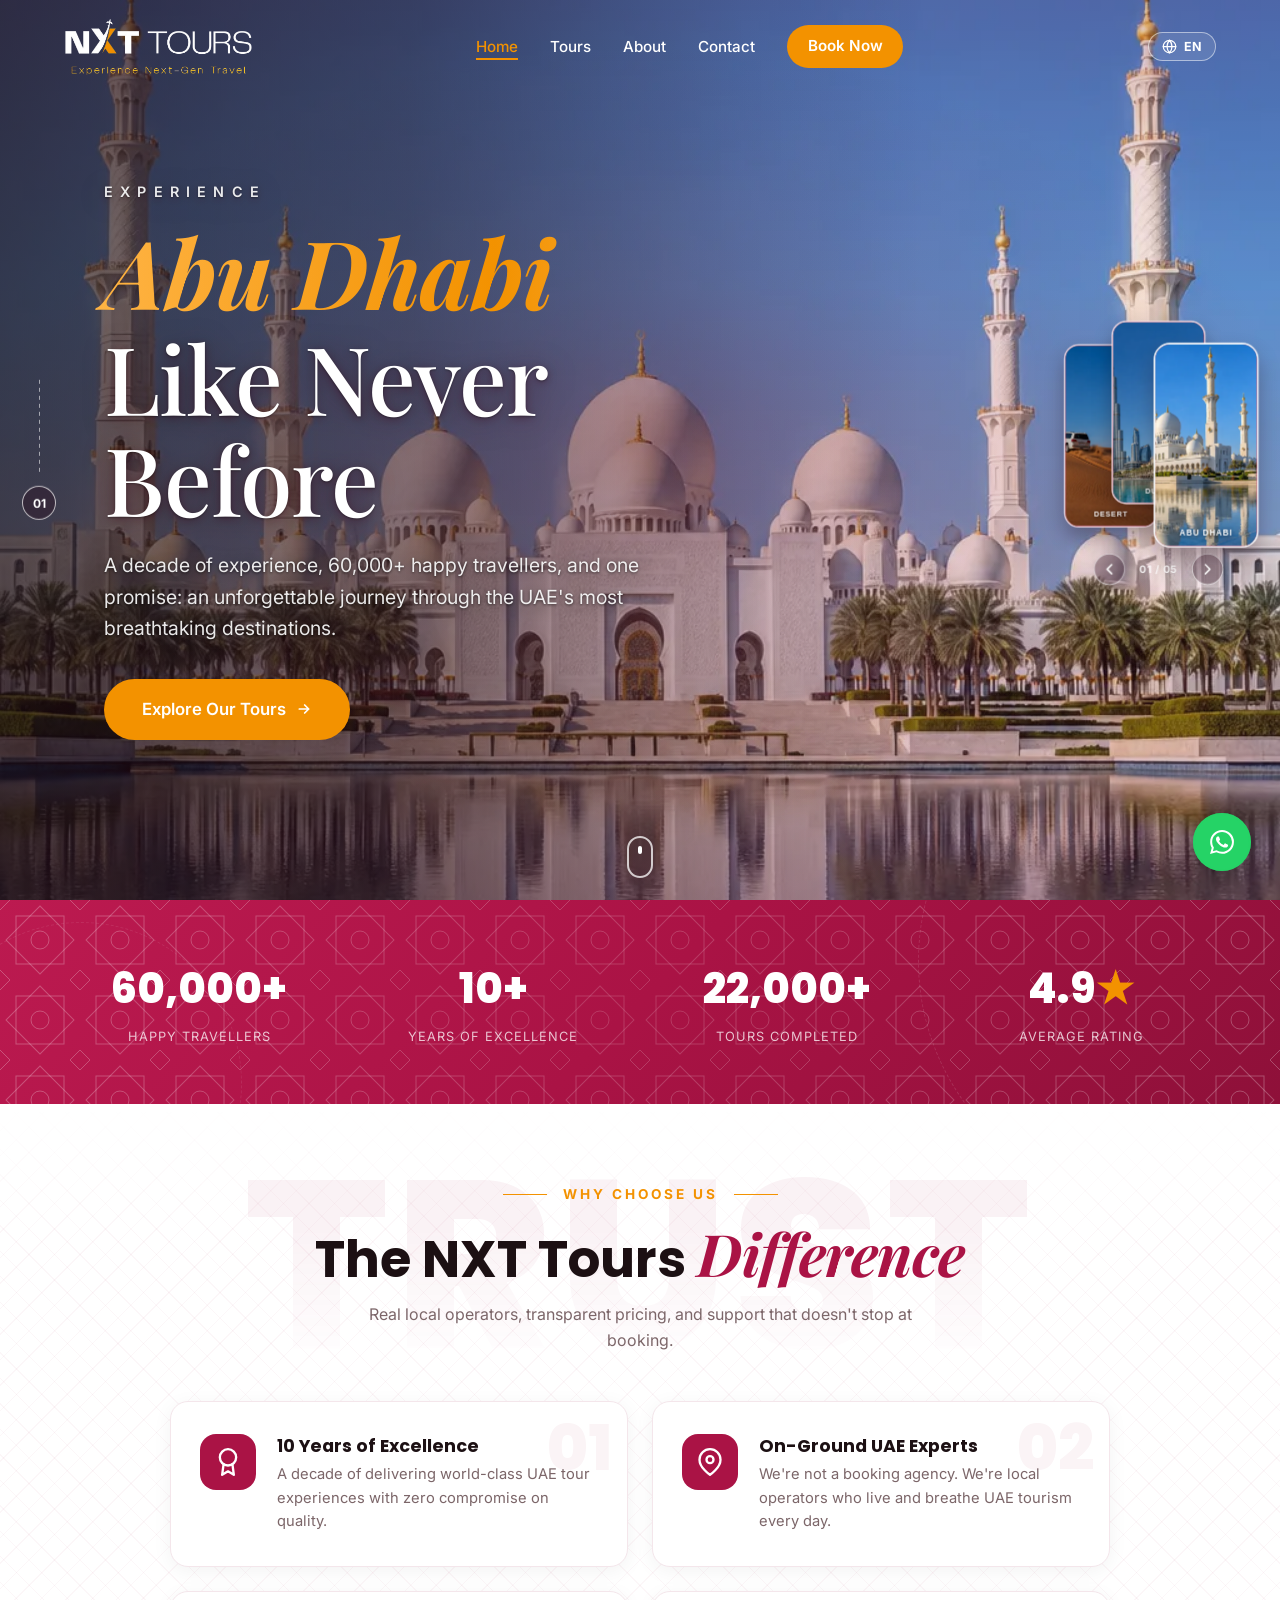
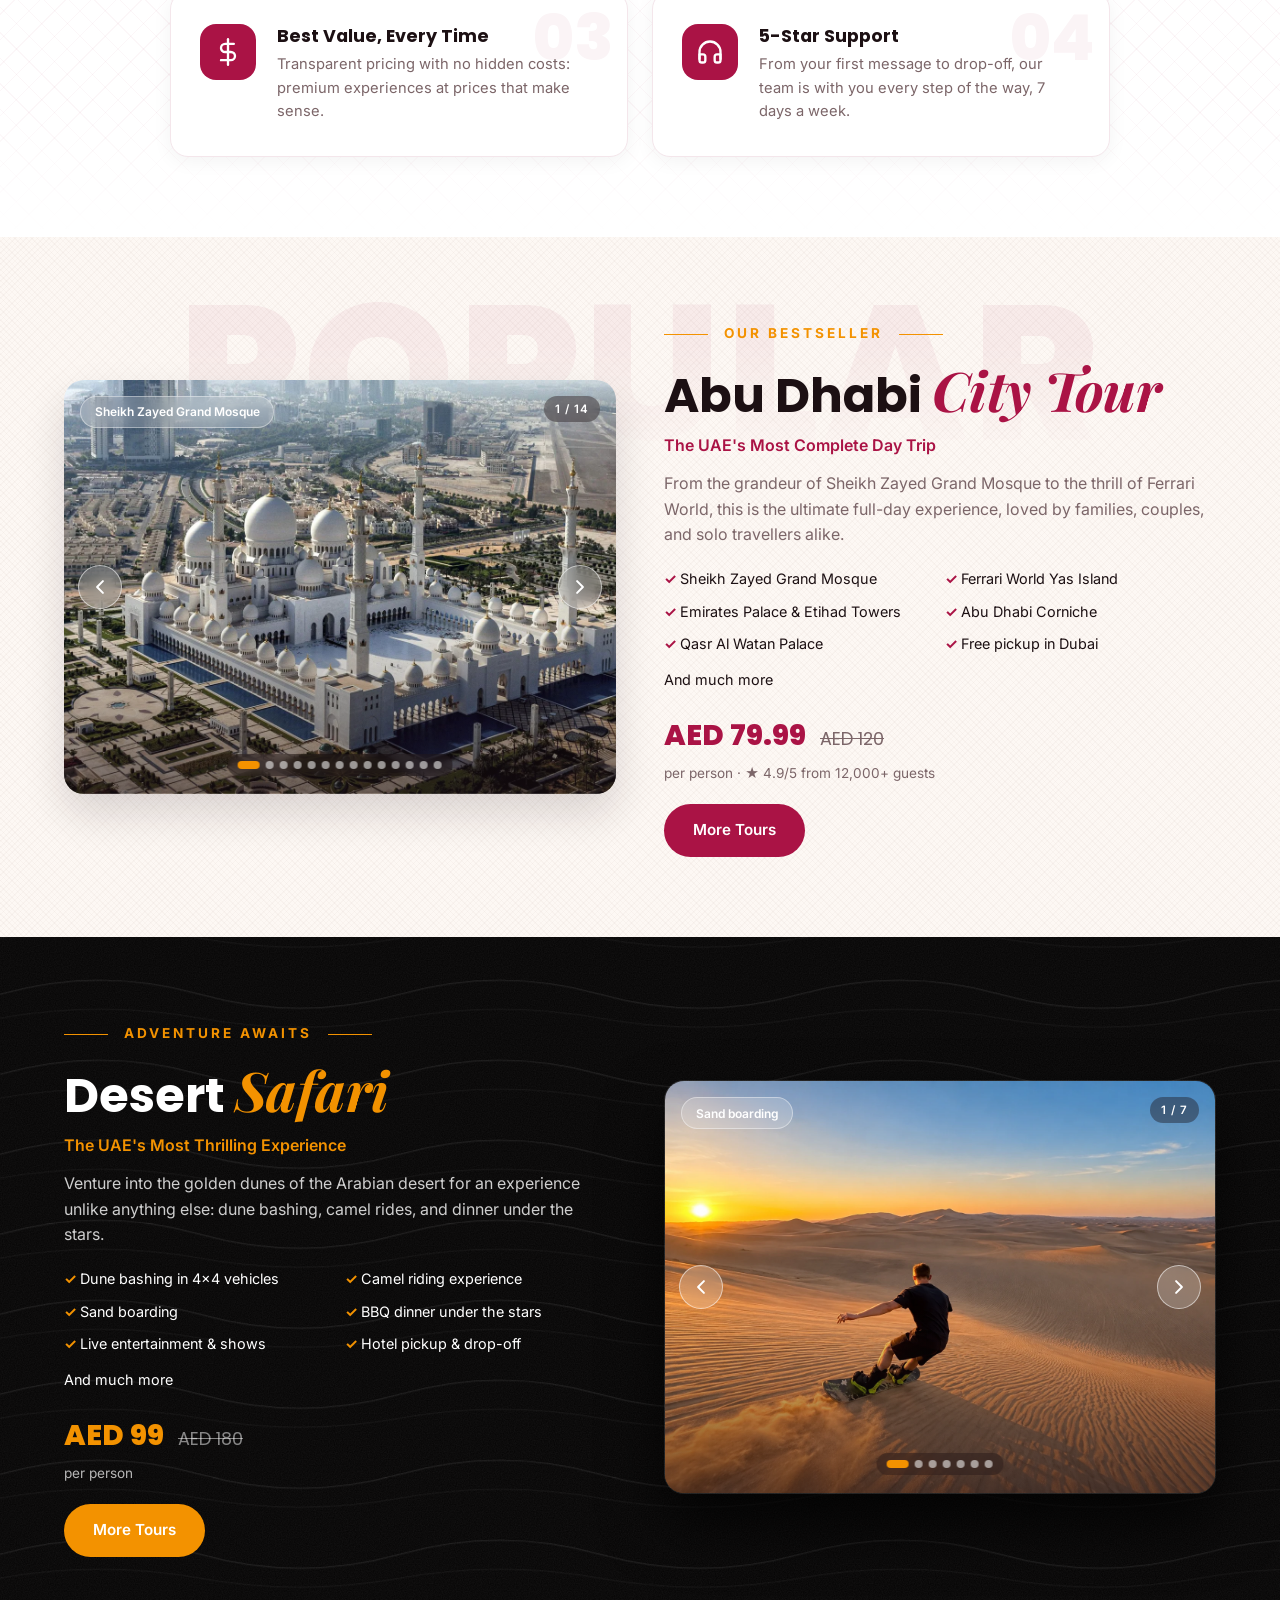
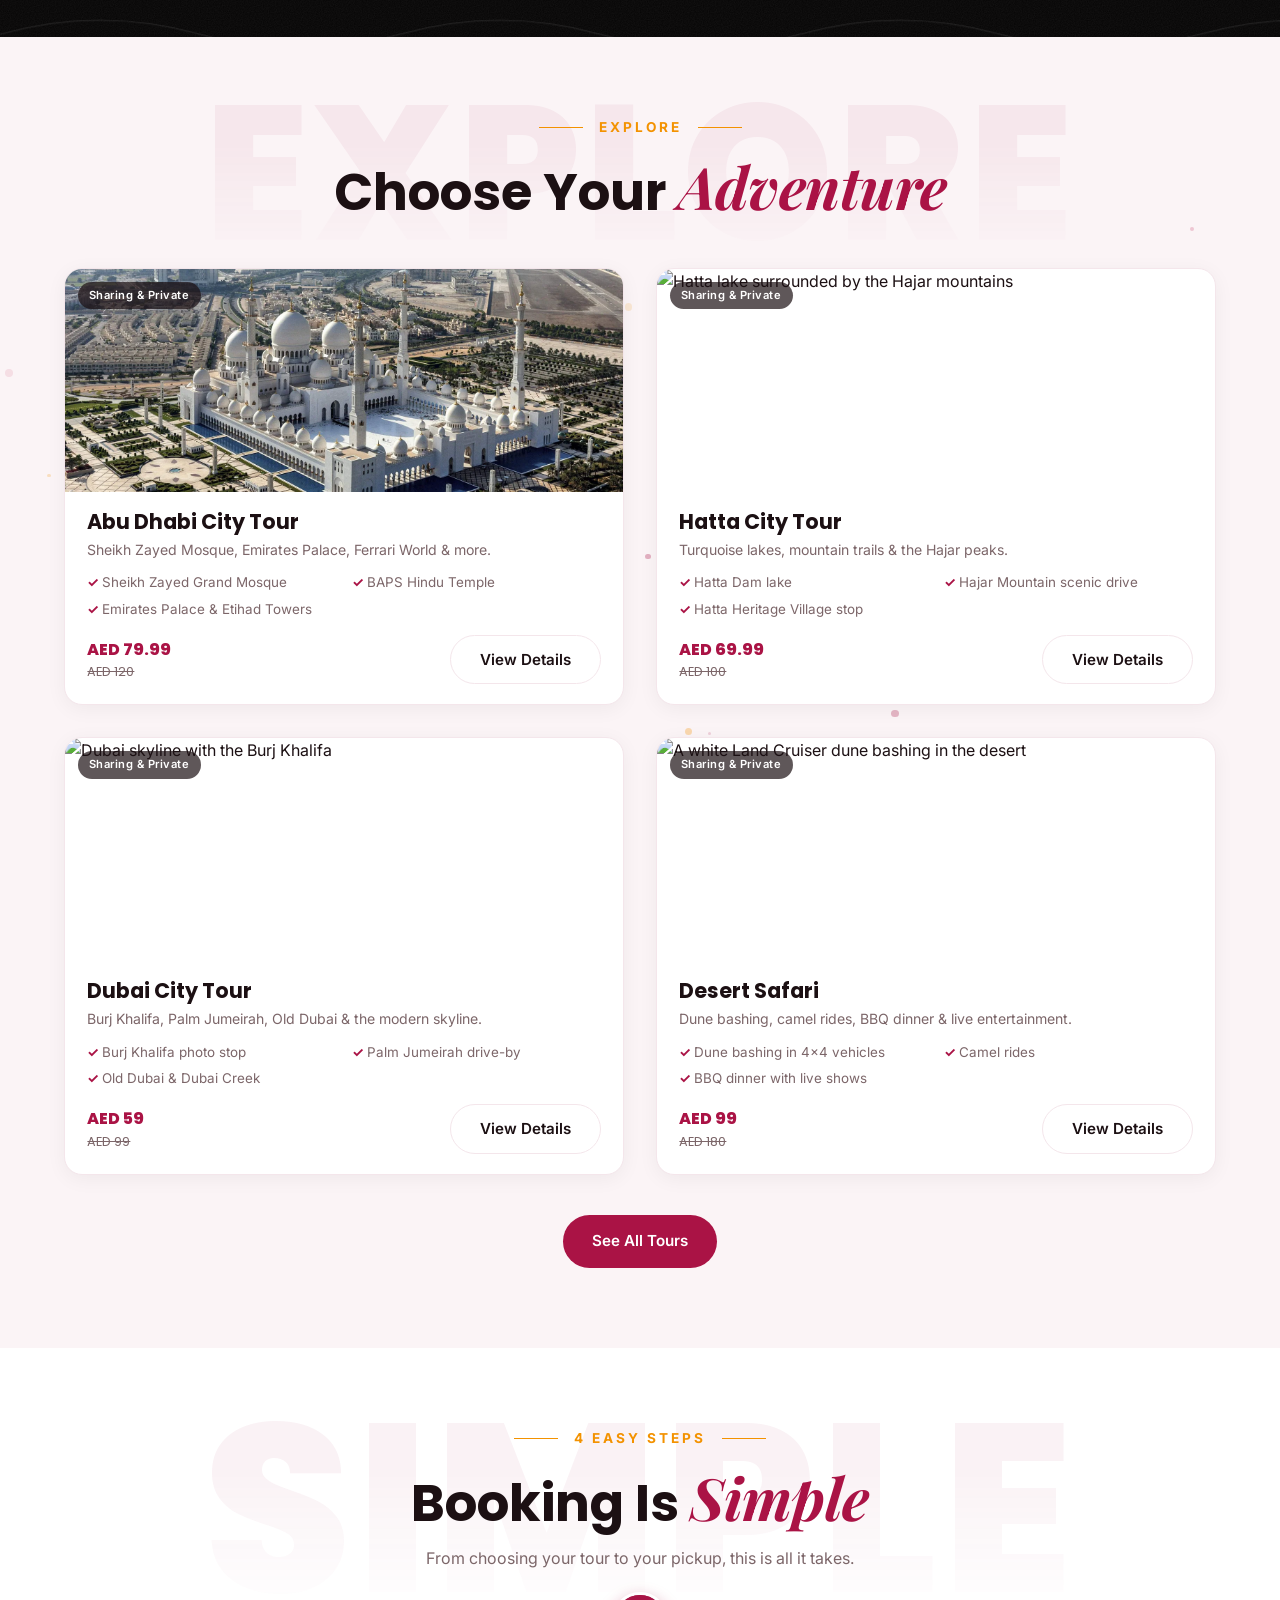
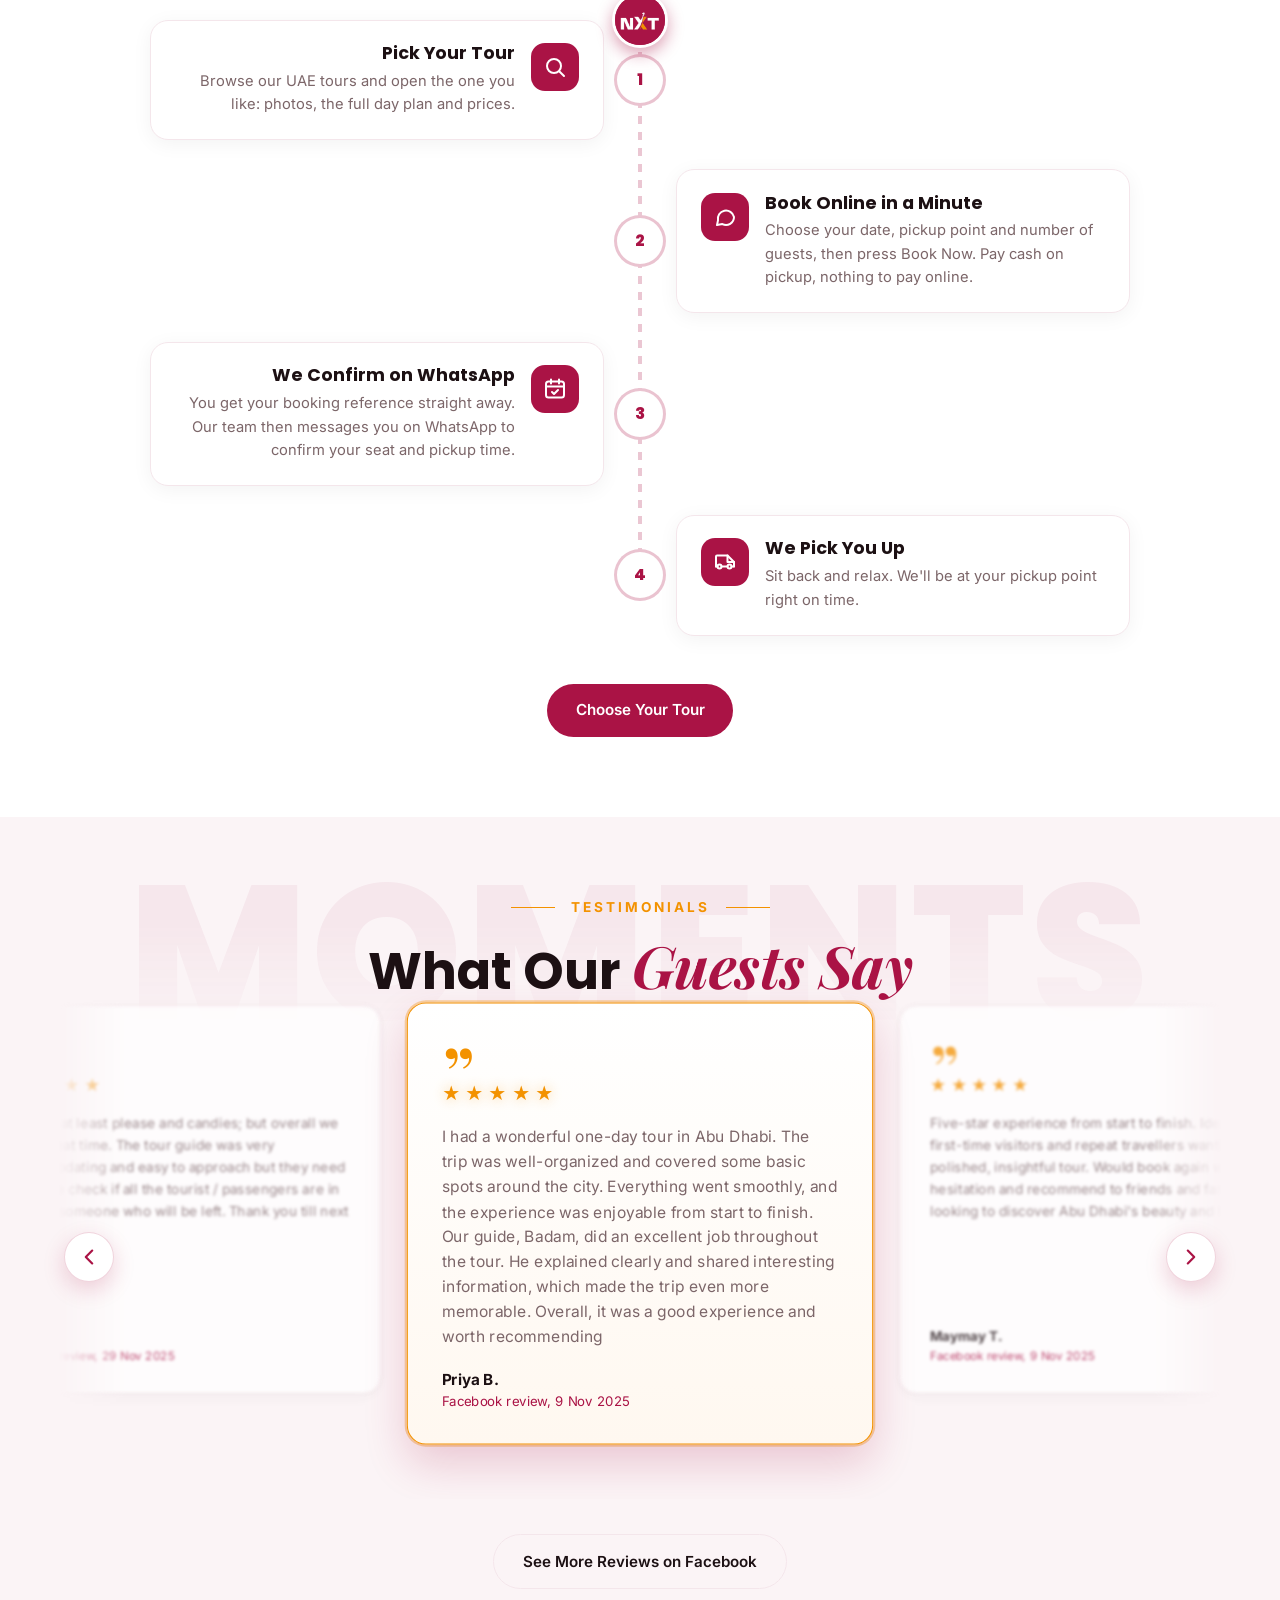
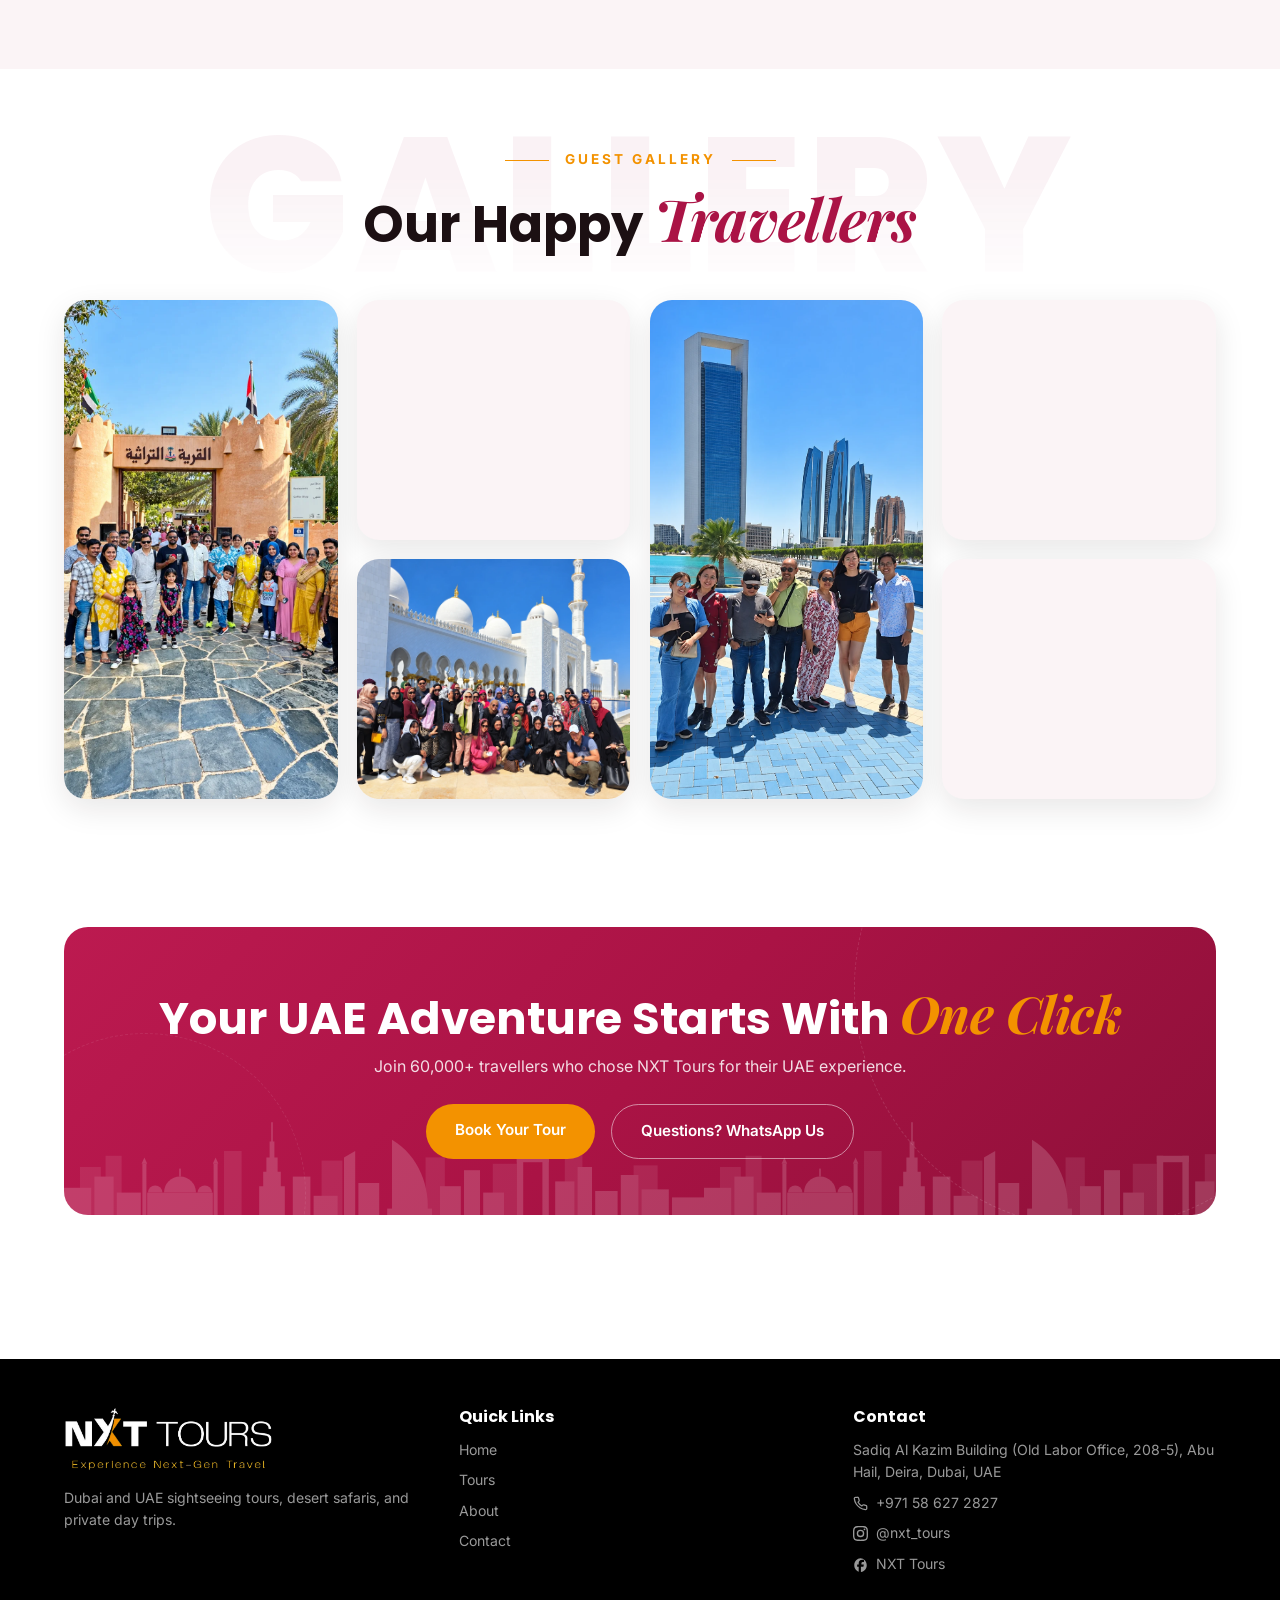
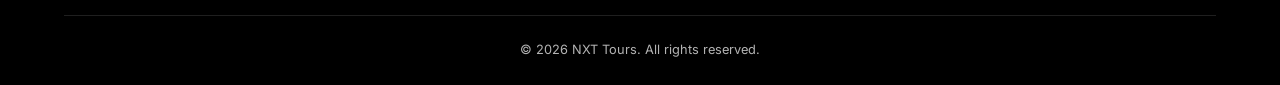
==== commit 2a83c37a: "Live on nxttours.com: send http visitors to https, email logo from nxttours.com Co-Authored-By: Clau" ====
--- a/index.html
+++ b/index.html
@@ -25,7 +25,7 @@
 
   <link rel="icon" type="image/png" href="images/favicon.png" />
 
-  <link rel="stylesheet" href="css/style.css?v=20261005w" />
+  <link rel="stylesheet" href="css/style.css?v=20261005x" />
 </head>
 <body>
 
@@ -656,8 +656,8 @@
 
   <a href="https://wa.me/971586272827" class="whatsapp-float" target="_blank" rel="noopener" aria-label="Chat on WhatsApp"><svg class="icon-wa" viewBox="0 0 24 24" fill="currentColor" aria-hidden="true"><path d="M17.472 14.382c-.297-.149-1.758-.867-2.03-.967-.273-.099-.471-.148-.67.15-.197.297-.767.966-.94 1.164-.173.199-.347.223-.644.075-.297-.15-1.255-.463-2.39-1.475-.883-.788-1.48-1.761-1.653-2.059-.173-.297-.018-.458.13-.606.134-.133.298-.347.446-.52.149-.174.198-.298.298-.497.099-.198.05-.371-.025-.52-.075-.149-.669-1.612-.916-2.207-.242-.579-.487-.5-.669-.51-.173-.008-.372-.01-.571-.01-.198 0-.52.074-.792.372-.272.297-1.04 1.016-1.04 2.479 0 1.462 1.065 2.875 1.213 3.074.149.198 2.096 3.2 5.077 4.487.709.306 1.262.489 1.694.625.712.227 1.36.195 1.871.118.571-.085 1.758-.719 2.006-1.413.248-.694.248-1.289.173-1.413-.074-.124-.272-.198-.57-.347m-5.421 7.403h-.004a9.87 9.87 0 01-5.031-1.378l-.361-.214-3.741.982.998-3.648-.235-.374a9.86 9.86 0 01-1.51-5.26c.001-5.45 4.436-9.884 9.888-9.884 2.64 0 5.122 1.03 6.988 2.898a9.825 9.825 0 012.893 6.994c-.003 5.45-4.437 9.884-9.885 9.884m8.413-18.297A11.815 11.815 0 0012.05 0C5.495 0 .16 5.335.157 11.892c0 2.096.547 4.142 1.588 5.945L.057 24l6.305-1.654a11.882 11.882 0 005.683 1.448h.005c6.554 0 11.89-5.335 11.893-11.893a11.821 11.821 0 00-3.48-8.413"/></svg></a>
 
-  <script src="js/i18n.js?v=20261005w"></script>
-  <script src="js/config.js?v=20261005w"></script>
-  <script src="js/script.js?v=20261005w"></script>
+  <script src="js/i18n.js?v=20261005x"></script>
+  <script src="js/config.js?v=20261005x"></script>
+  <script src="js/script.js?v=20261005x"></script>
 </body>
 </html>
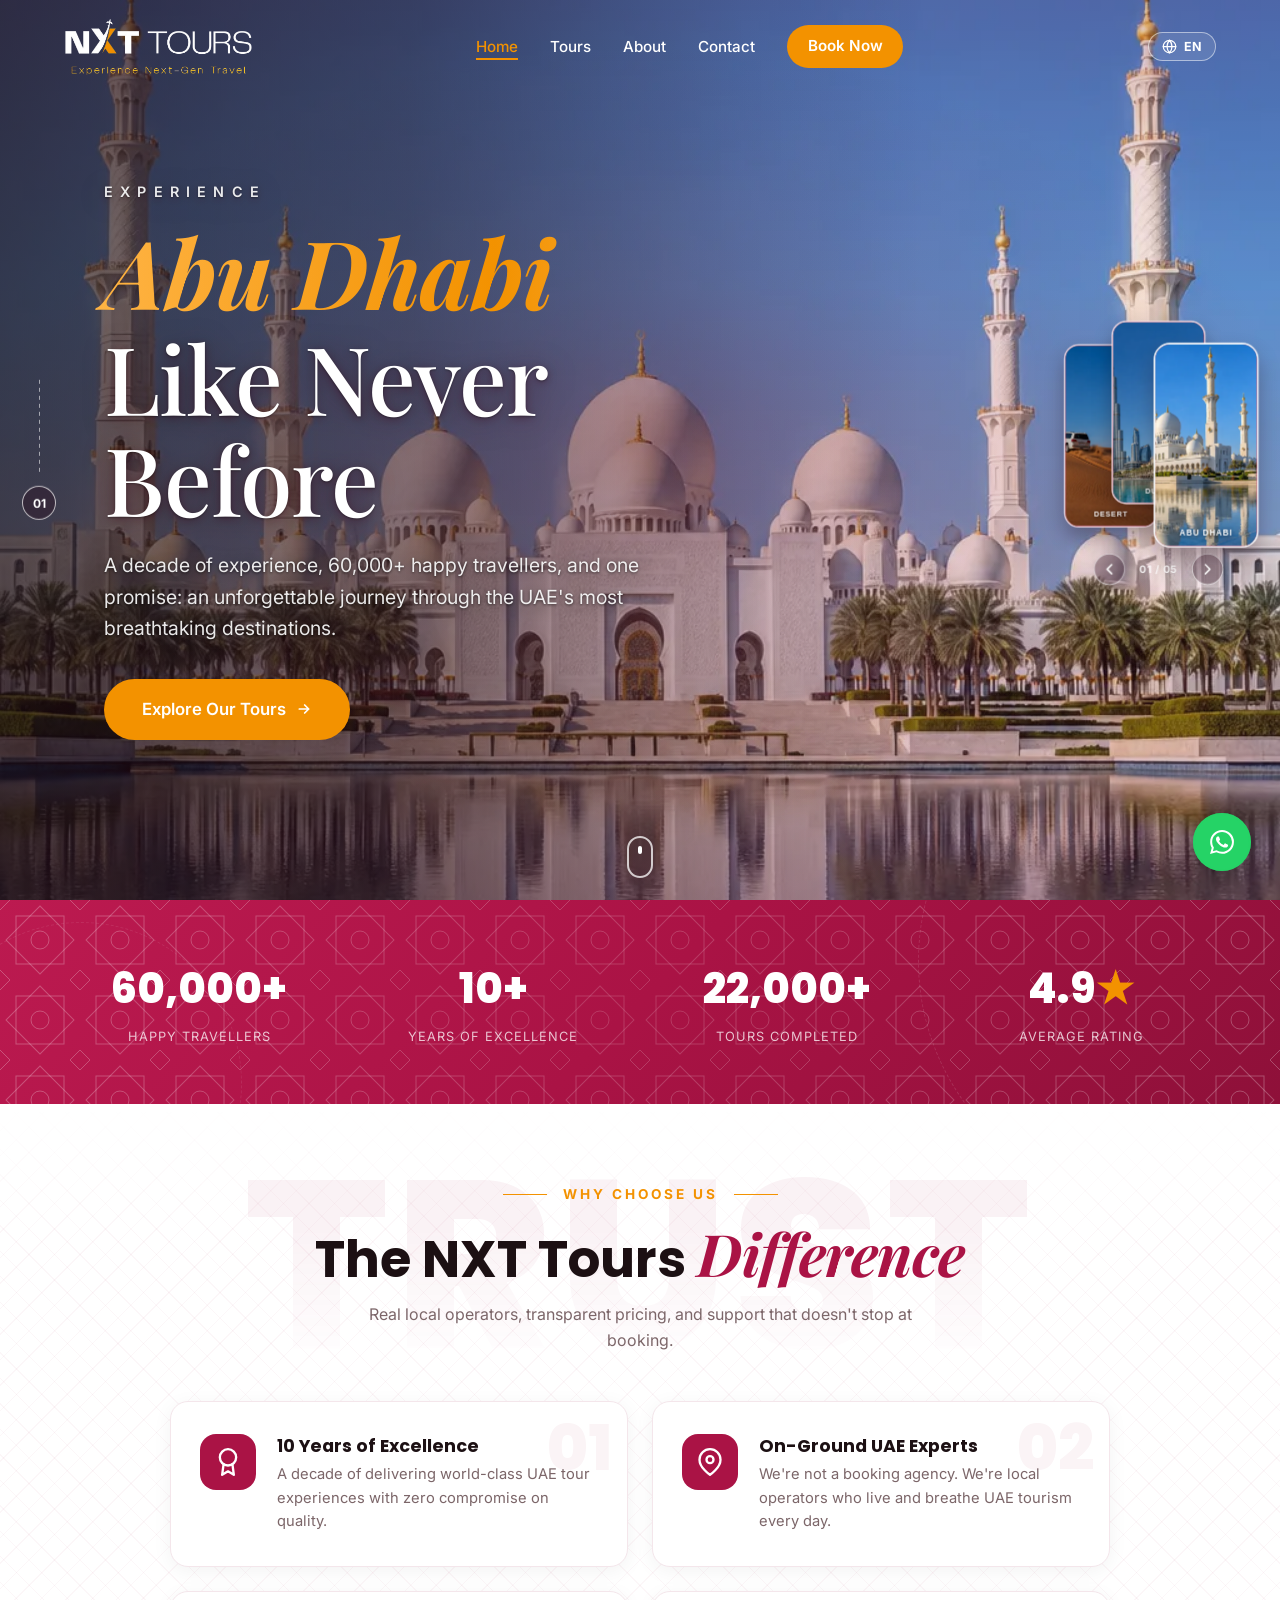
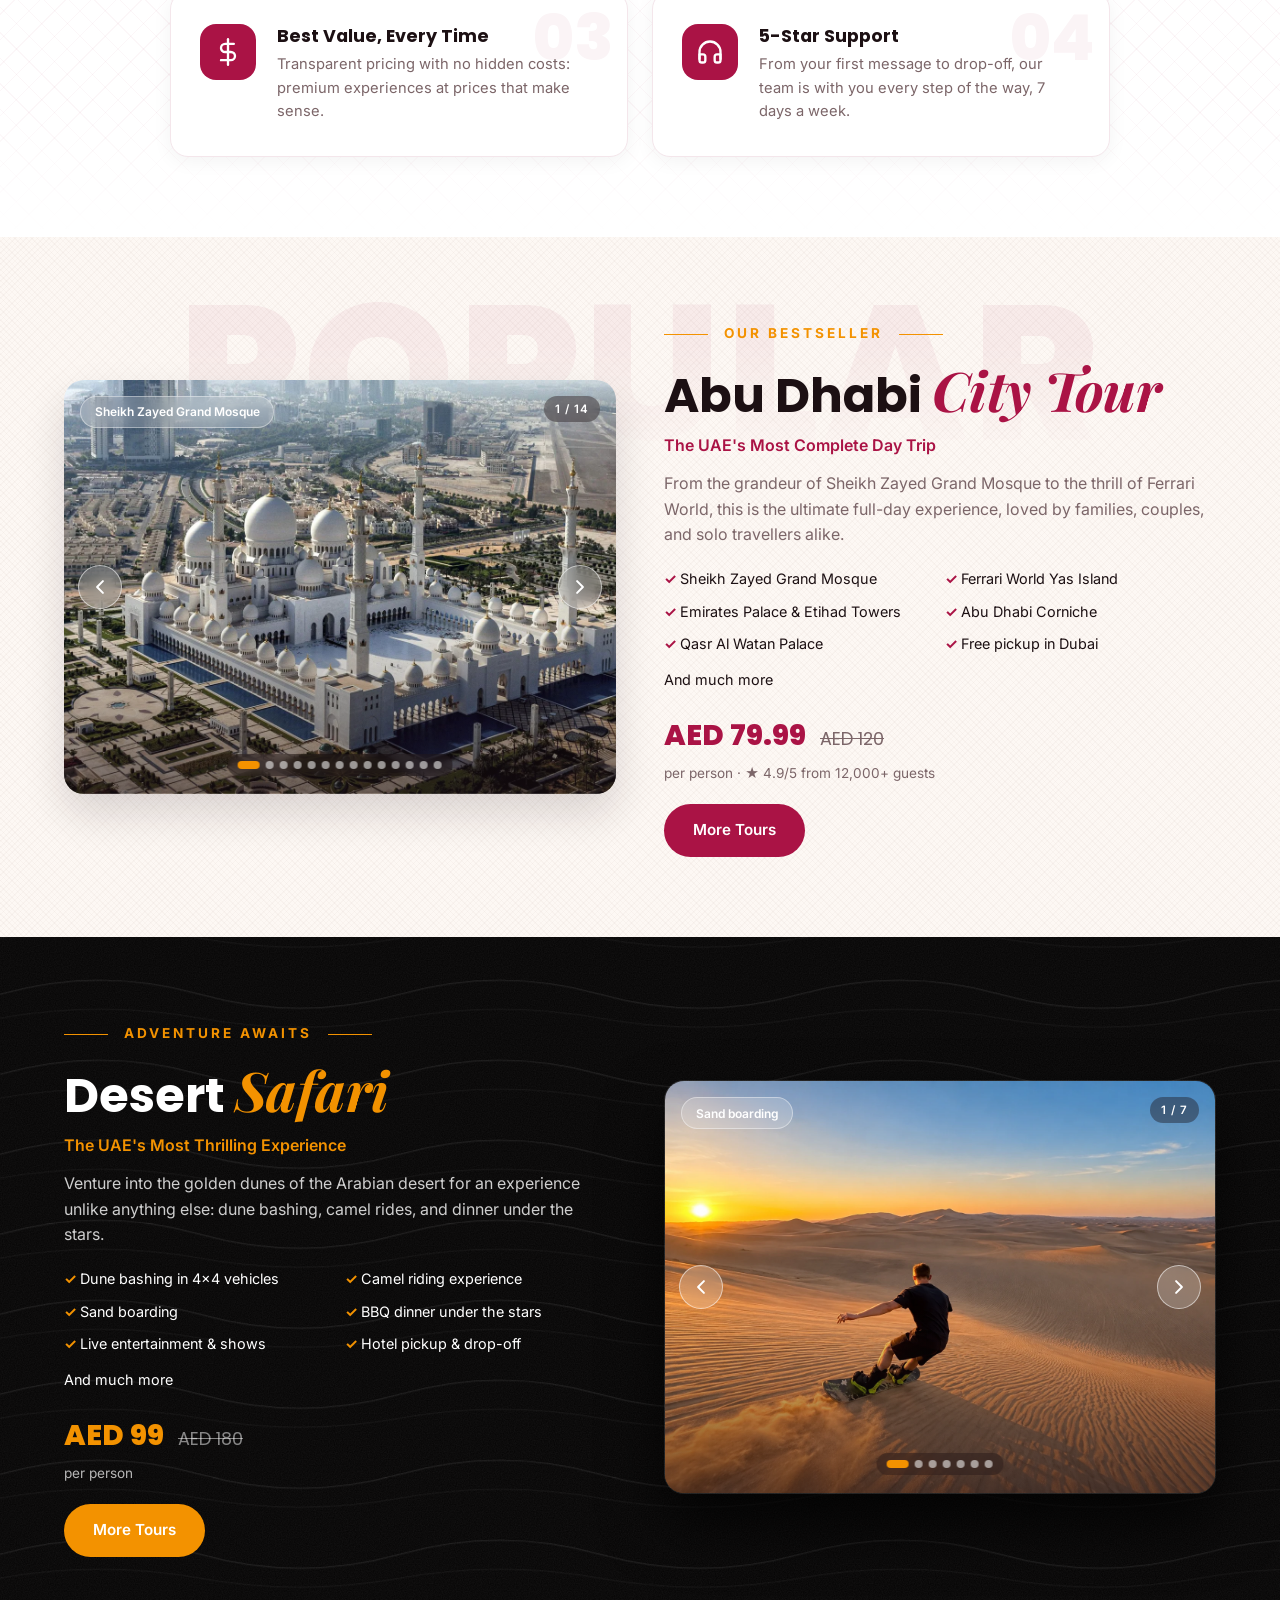
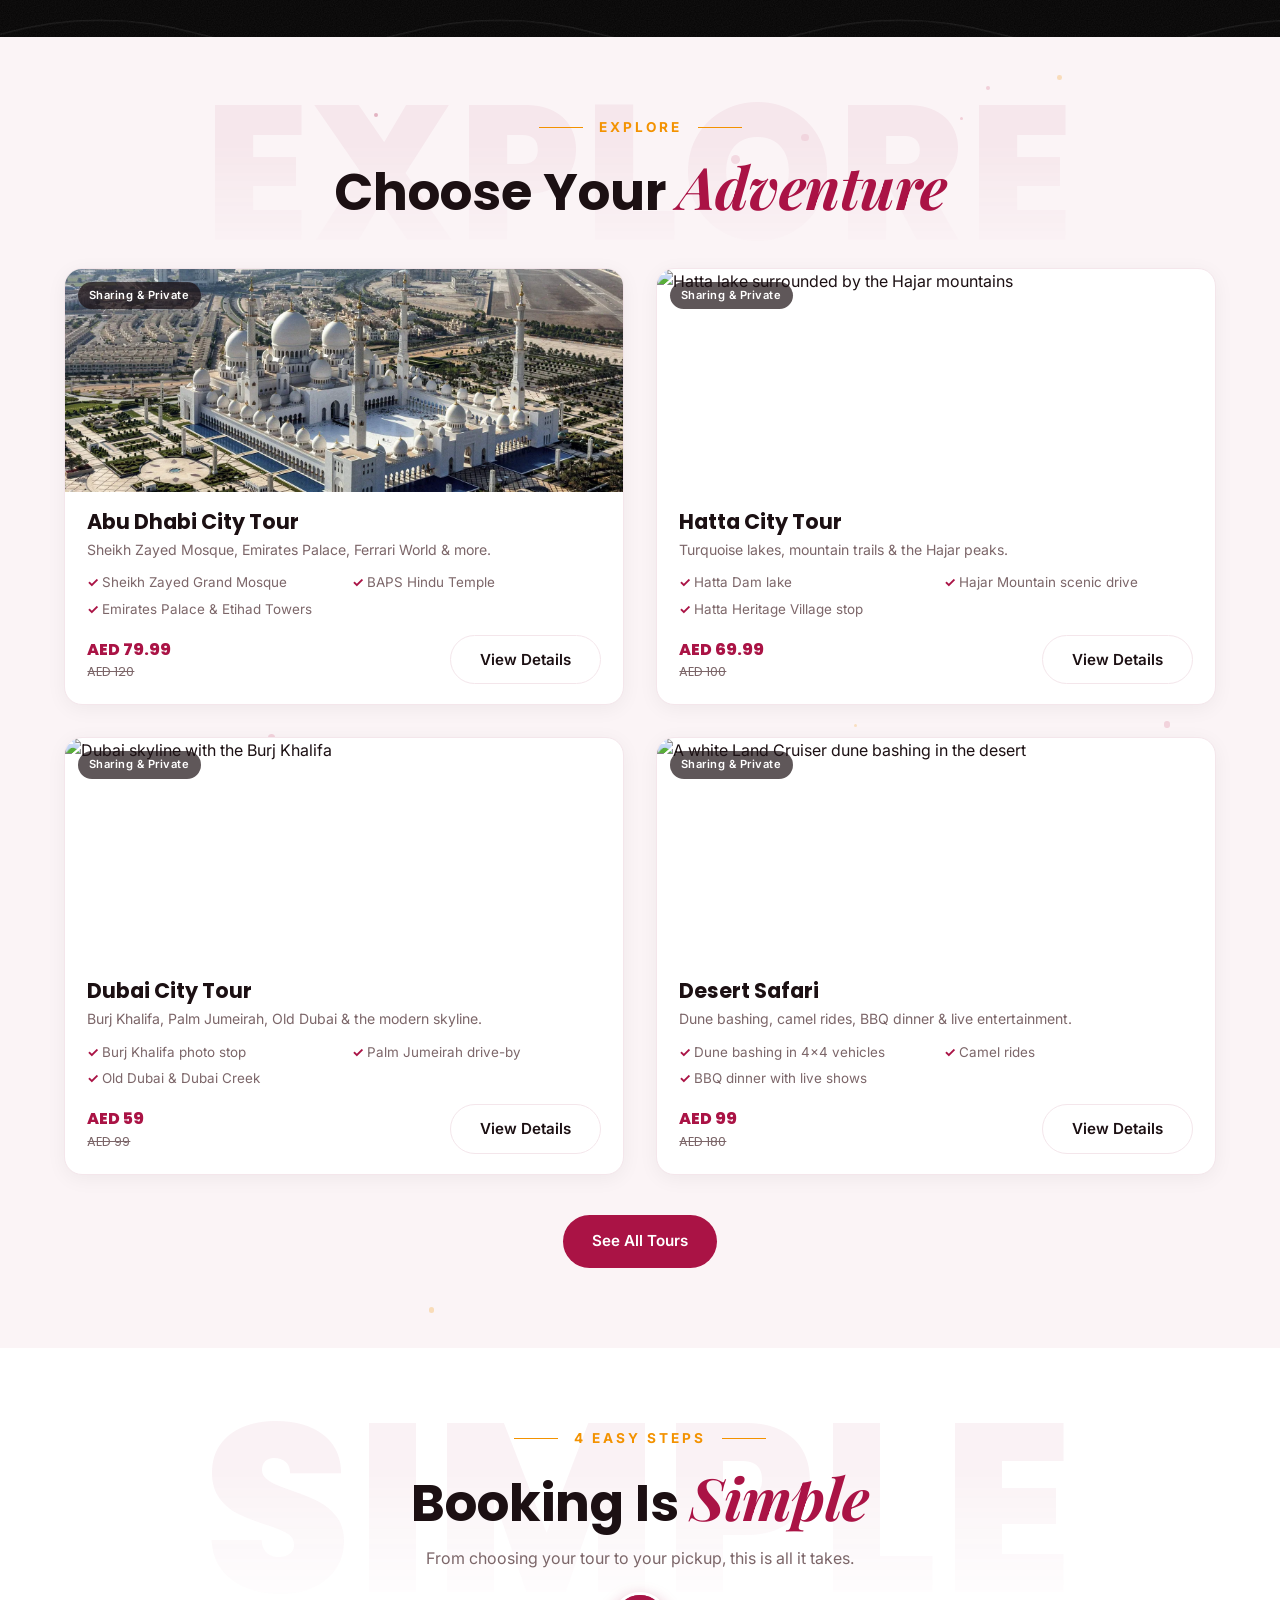
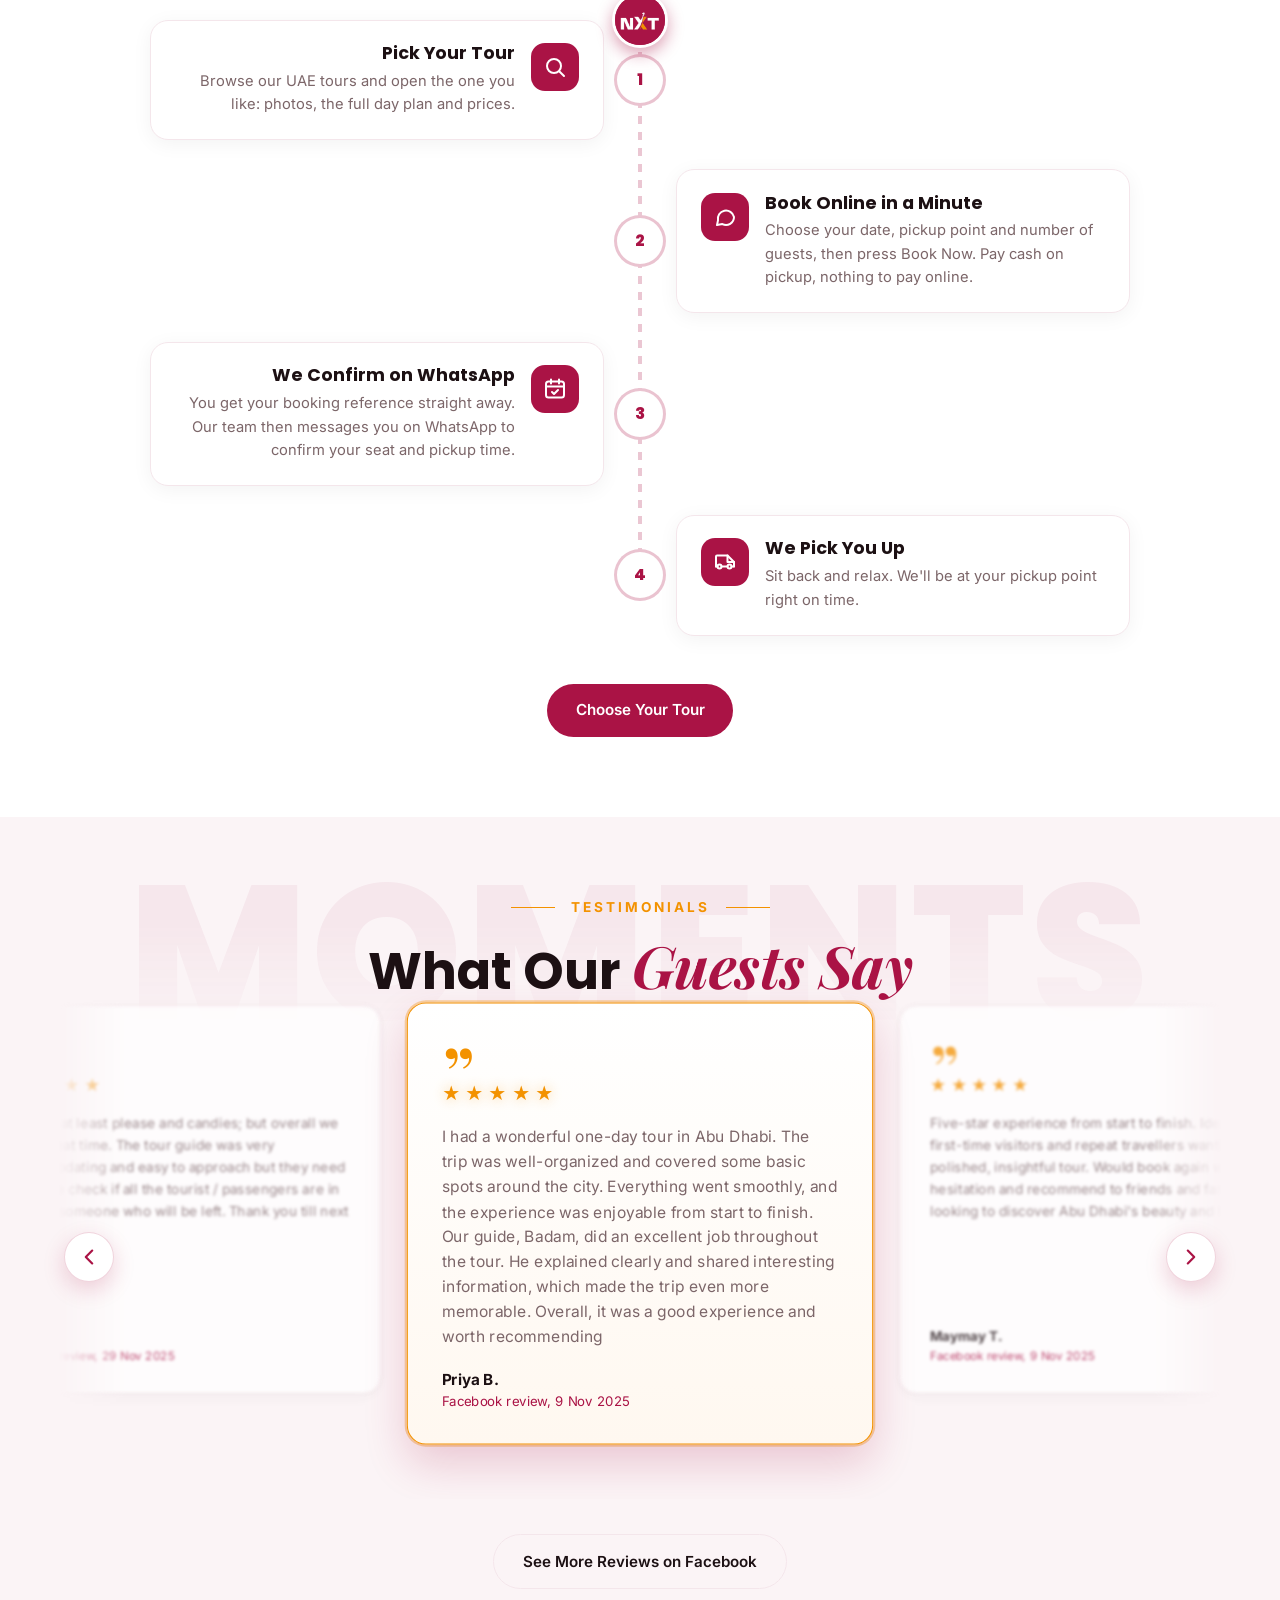
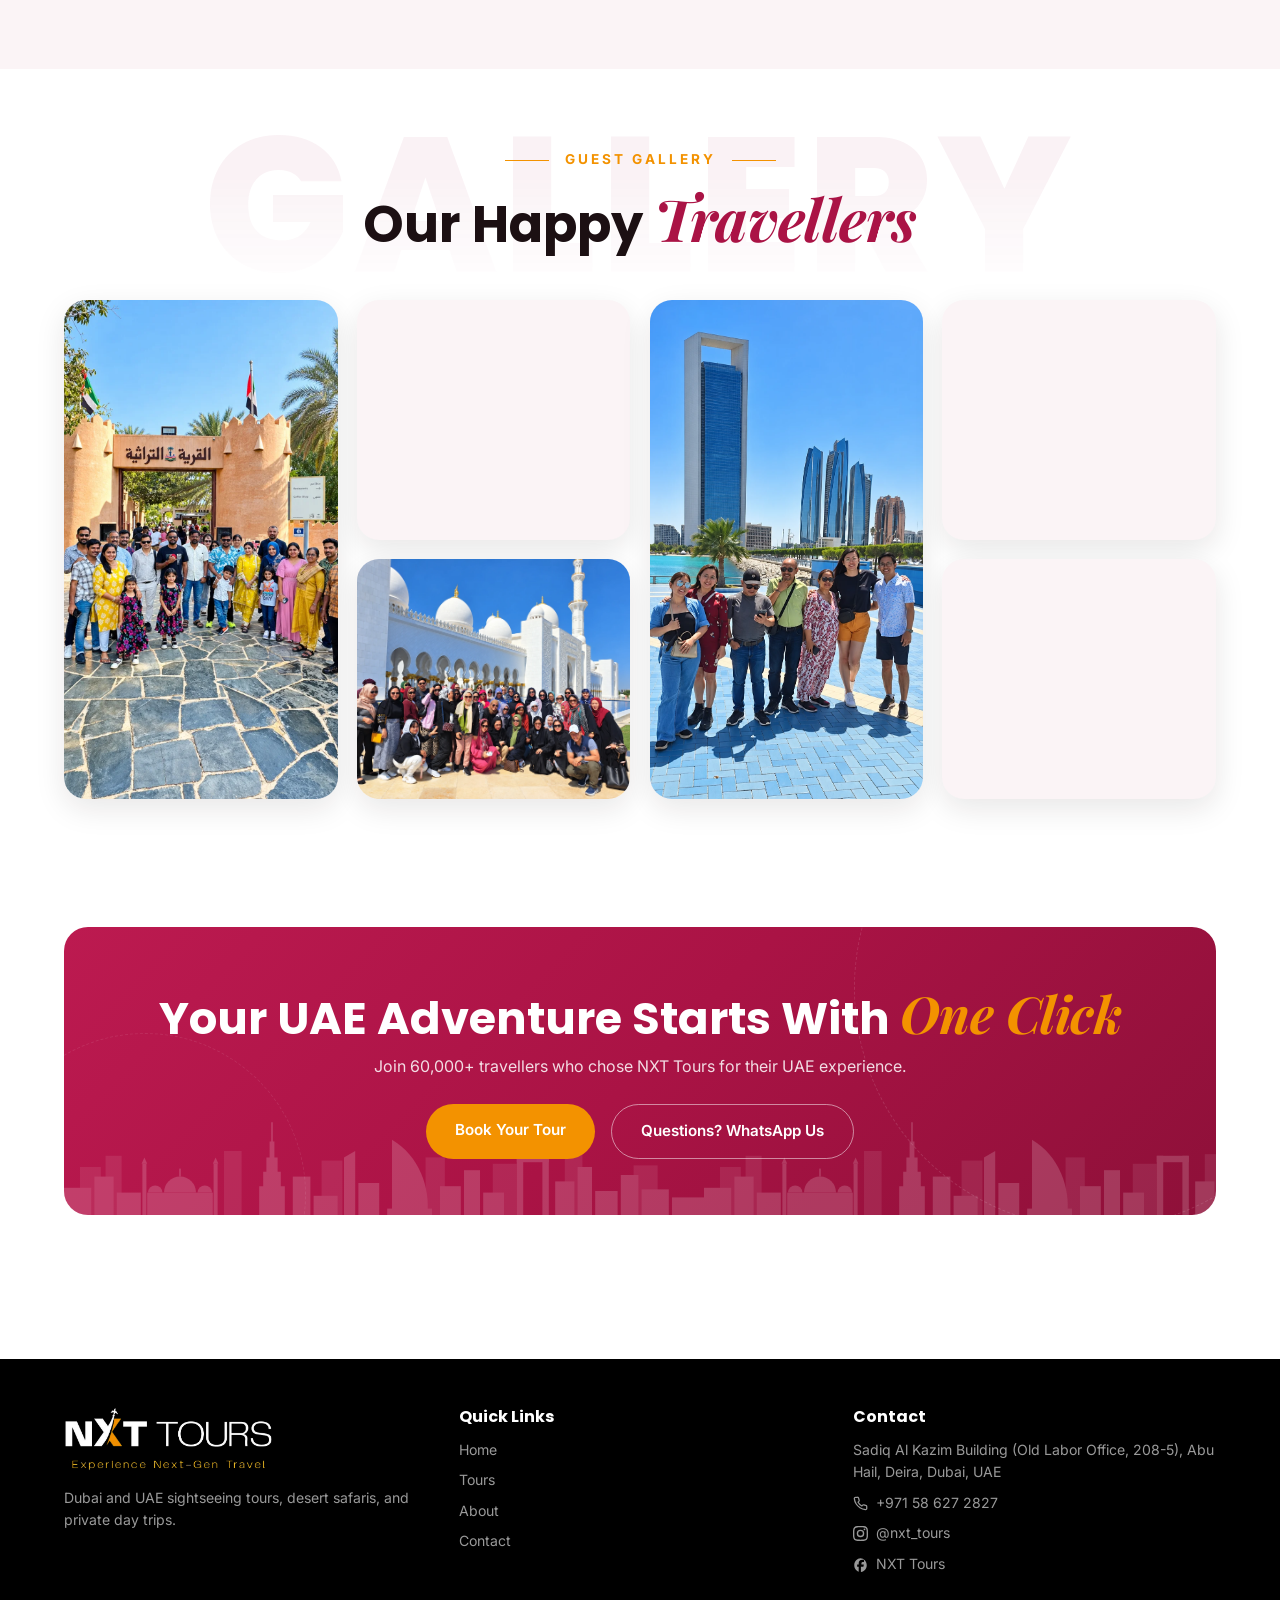
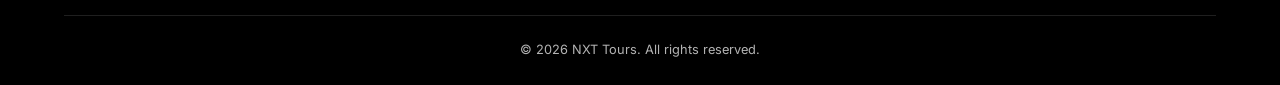
==== commit 10c4a23e: "Delete bookings (logged in red), one admin role, customer reason on blocked days, new Tours page pho" ====
--- a/index.html
+++ b/index.html
@@ -25,7 +25,7 @@
 
   <link rel="icon" type="image/png" href="images/favicon.png" />
 
-  <link rel="stylesheet" href="css/style.css?v=20261005x" />
+  <link rel="stylesheet" href="css/style.css?v=20261009a" />
 </head>
 <body>
 
@@ -656,8 +656,8 @@
 
   <a href="https://wa.me/971586272827" class="whatsapp-float" target="_blank" rel="noopener" aria-label="Chat on WhatsApp"><svg class="icon-wa" viewBox="0 0 24 24" fill="currentColor" aria-hidden="true"><path d="M17.472 14.382c-.297-.149-1.758-.867-2.03-.967-.273-.099-.471-.148-.67.15-.197.297-.767.966-.94 1.164-.173.199-.347.223-.644.075-.297-.15-1.255-.463-2.39-1.475-.883-.788-1.48-1.761-1.653-2.059-.173-.297-.018-.458.13-.606.134-.133.298-.347.446-.52.149-.174.198-.298.298-.497.099-.198.05-.371-.025-.52-.075-.149-.669-1.612-.916-2.207-.242-.579-.487-.5-.669-.51-.173-.008-.372-.01-.571-.01-.198 0-.52.074-.792.372-.272.297-1.04 1.016-1.04 2.479 0 1.462 1.065 2.875 1.213 3.074.149.198 2.096 3.2 5.077 4.487.709.306 1.262.489 1.694.625.712.227 1.36.195 1.871.118.571-.085 1.758-.719 2.006-1.413.248-.694.248-1.289.173-1.413-.074-.124-.272-.198-.57-.347m-5.421 7.403h-.004a9.87 9.87 0 01-5.031-1.378l-.361-.214-3.741.982.998-3.648-.235-.374a9.86 9.86 0 01-1.51-5.26c.001-5.45 4.436-9.884 9.888-9.884 2.64 0 5.122 1.03 6.988 2.898a9.825 9.825 0 012.893 6.994c-.003 5.45-4.437 9.884-9.885 9.884m8.413-18.297A11.815 11.815 0 0012.05 0C5.495 0 .16 5.335.157 11.892c0 2.096.547 4.142 1.588 5.945L.057 24l6.305-1.654a11.882 11.882 0 005.683 1.448h.005c6.554 0 11.89-5.335 11.893-11.893a11.821 11.821 0 00-3.48-8.413"/></svg></a>
 
-  <script src="js/i18n.js?v=20261005x"></script>
-  <script src="js/config.js?v=20261005x"></script>
-  <script src="js/script.js?v=20261005x"></script>
+  <script src="js/i18n.js?v=20261009a"></script>
+  <script src="js/config.js?v=20261009a"></script>
+  <script src="js/script.js?v=20261009a"></script>
 </body>
 </html>
--- a/css/style.css
+++ b/css/style.css
@@ -6479,7 +6479,28 @@
 }
 
 .cal-day.is-blocked {
+  background: transparent;
+  color: #cbbcc0;
   text-decoration: line-through;
+  cursor: help;
+}
+
+/* "Wed 15 Oct is not available: Eid holiday" when a customer taps a blocked day */
+.date-blocked-note {
+  margin: 0.45rem 0 0;
+  padding: 0.5rem 0.7rem;
+  border-radius: 10px;
+  background: var(--primary-soft);
+  color: var(--primary);
+  font-size: 0.8rem;
+  font-weight: 600;
+  line-height: 1.45;
+}
+
+.cal-picked.is-blocked-msg,
+[data-cal-picked].is-blocked-msg {
+  color: var(--primary);
+  font-weight: 600;
 }
 
 /* "Bookings for tomorrow close at 6:00 PM Dubai time": orange info line under the dates */
